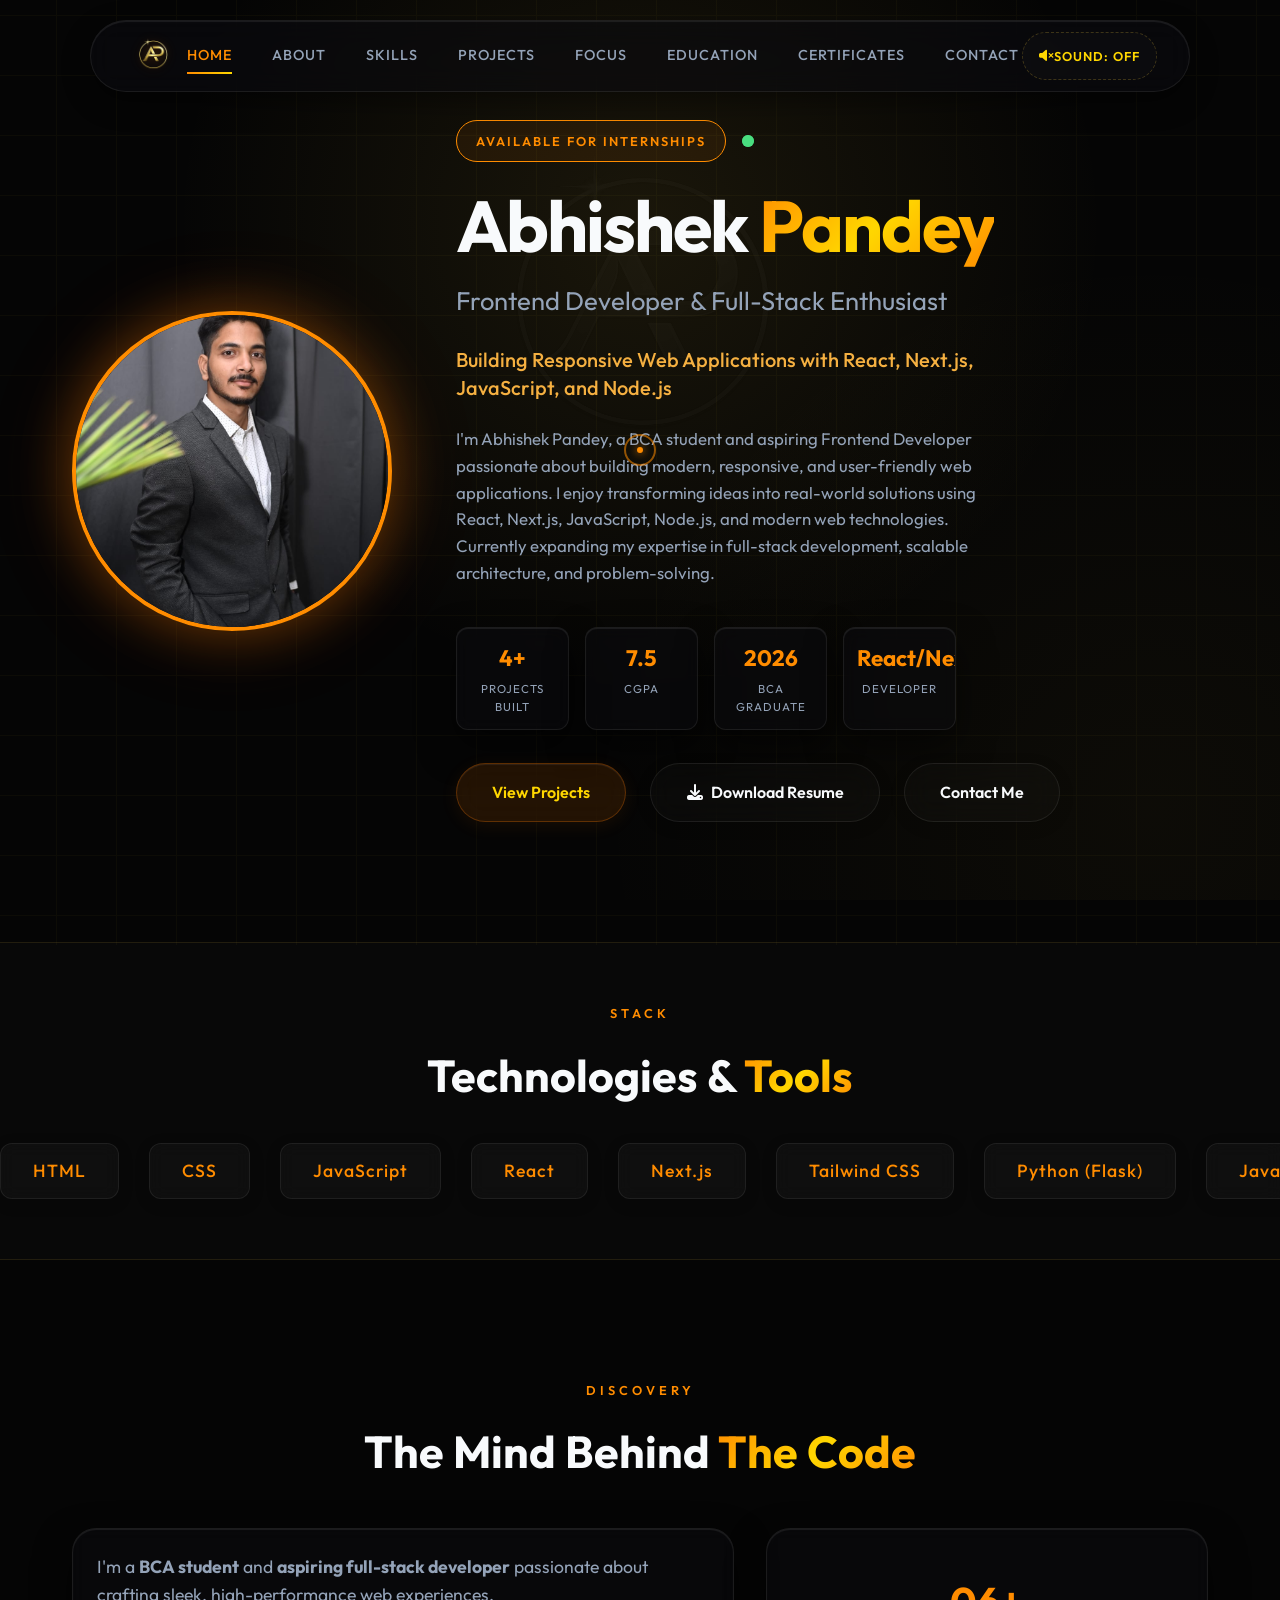
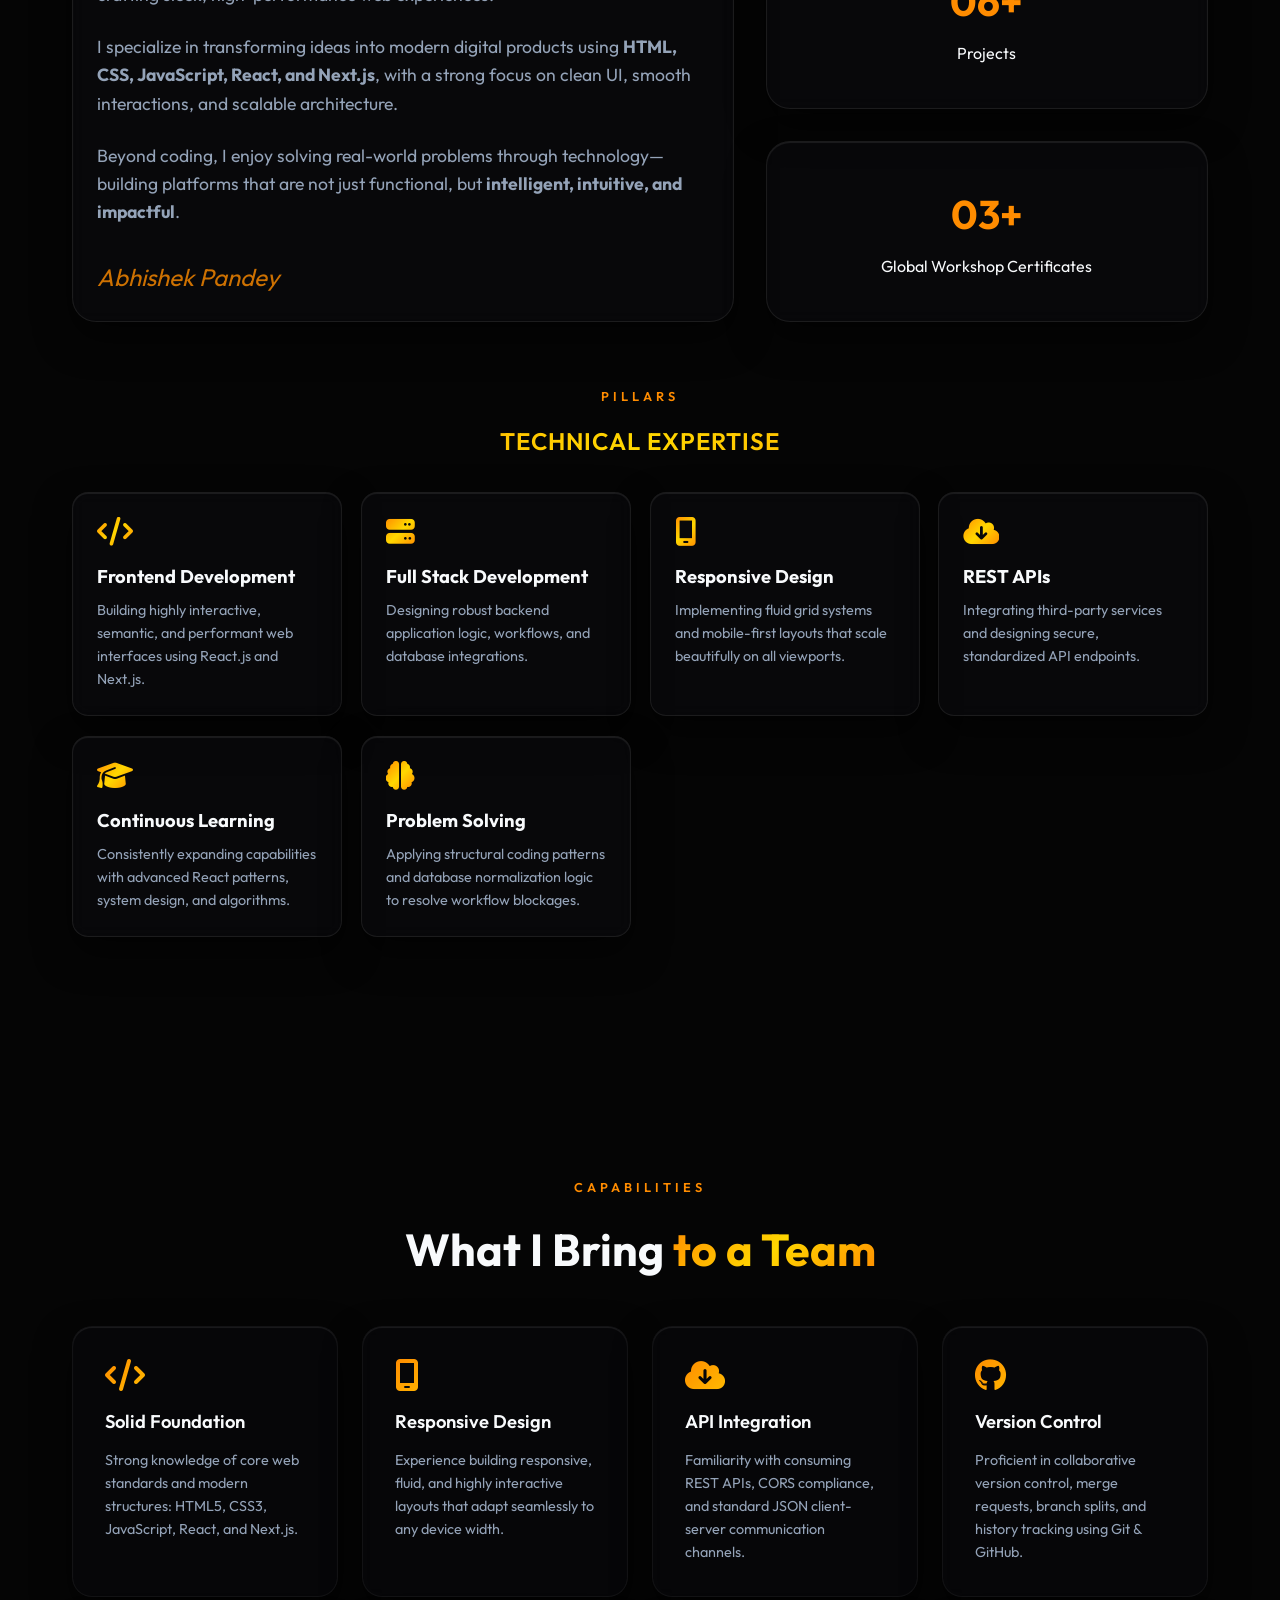
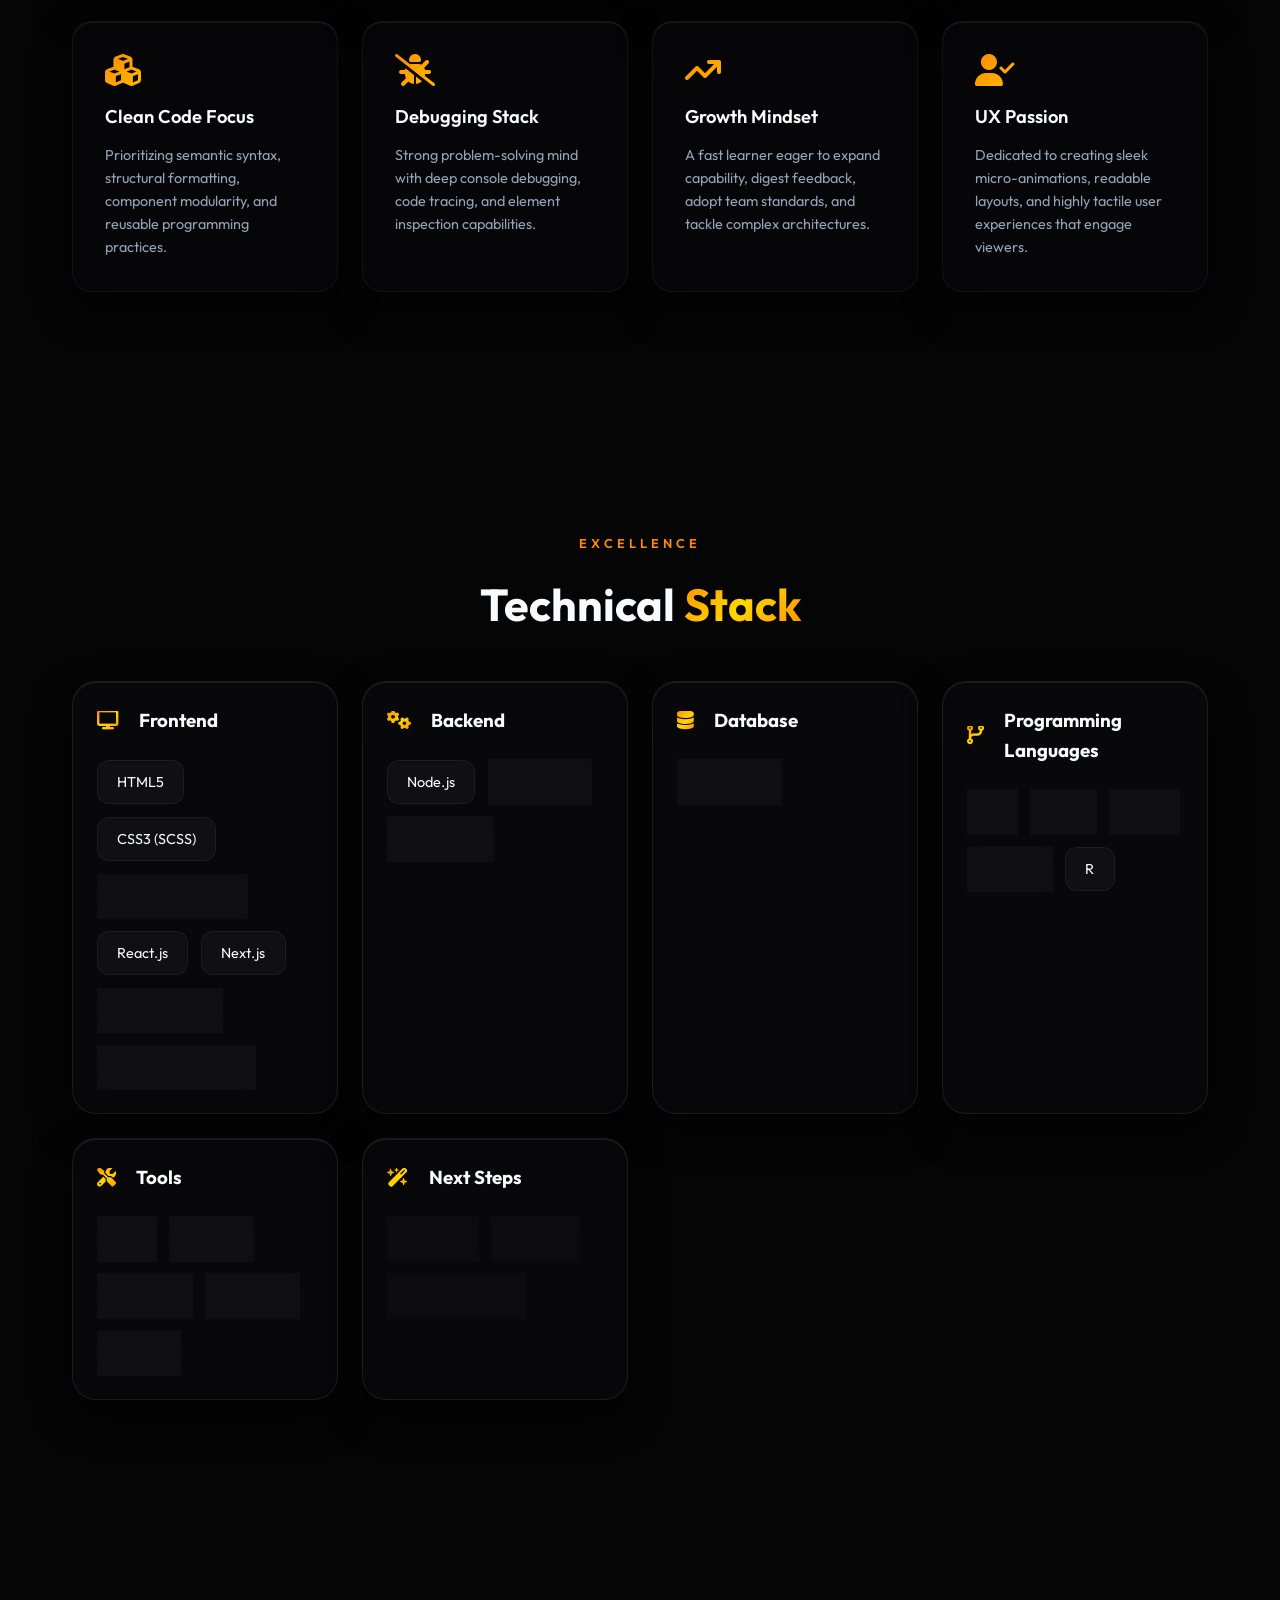
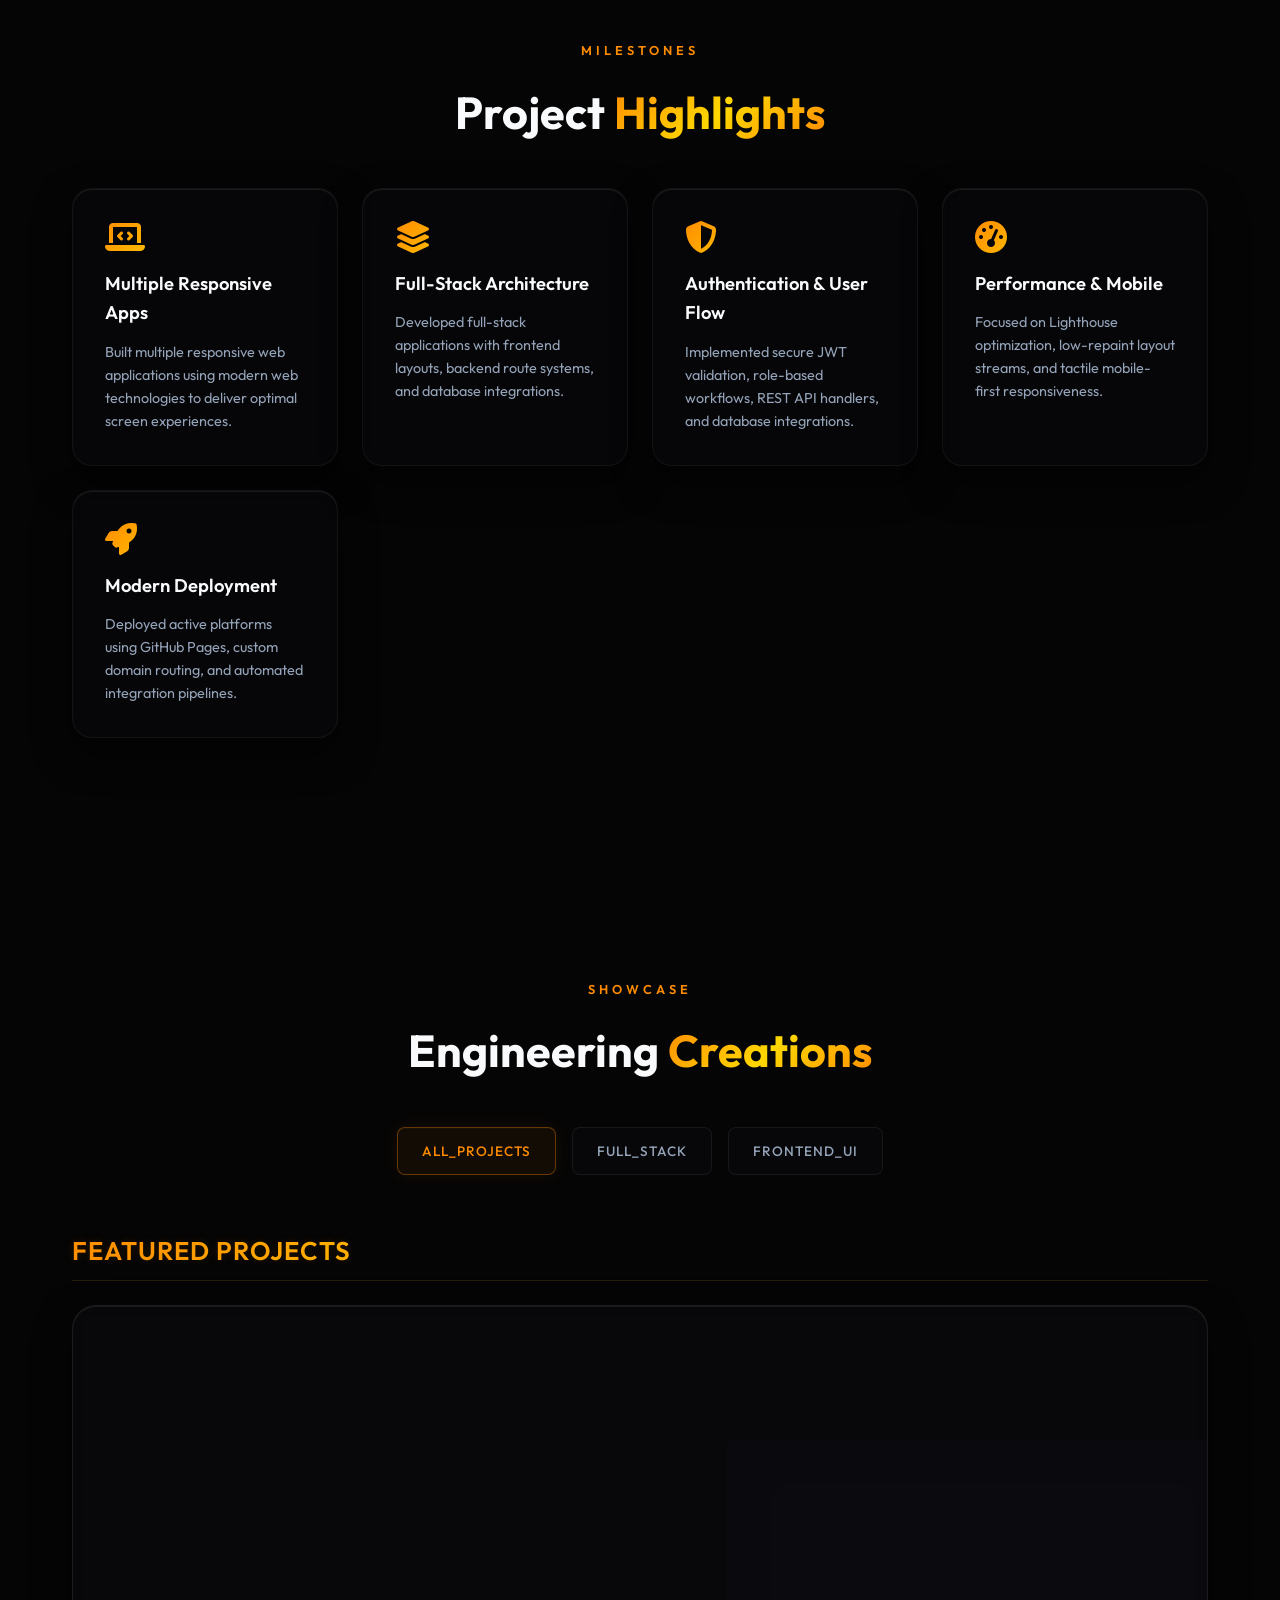
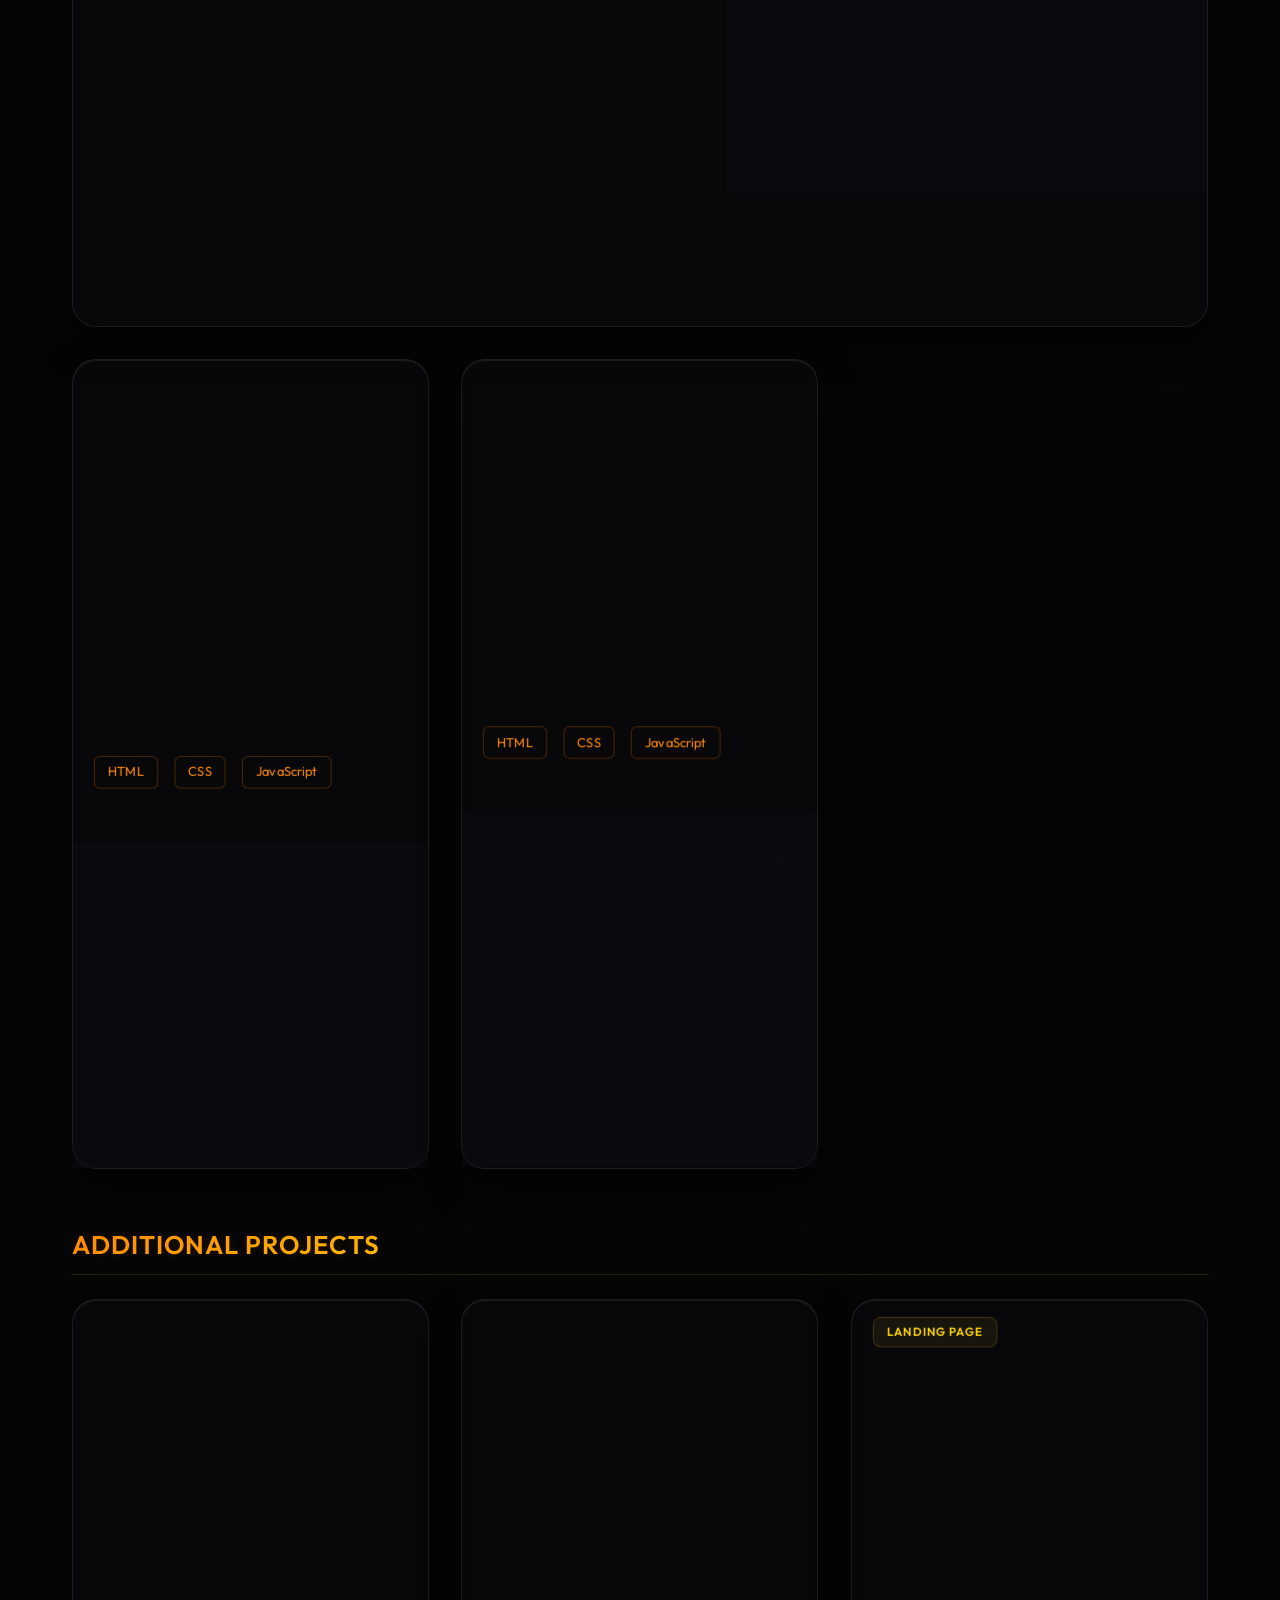
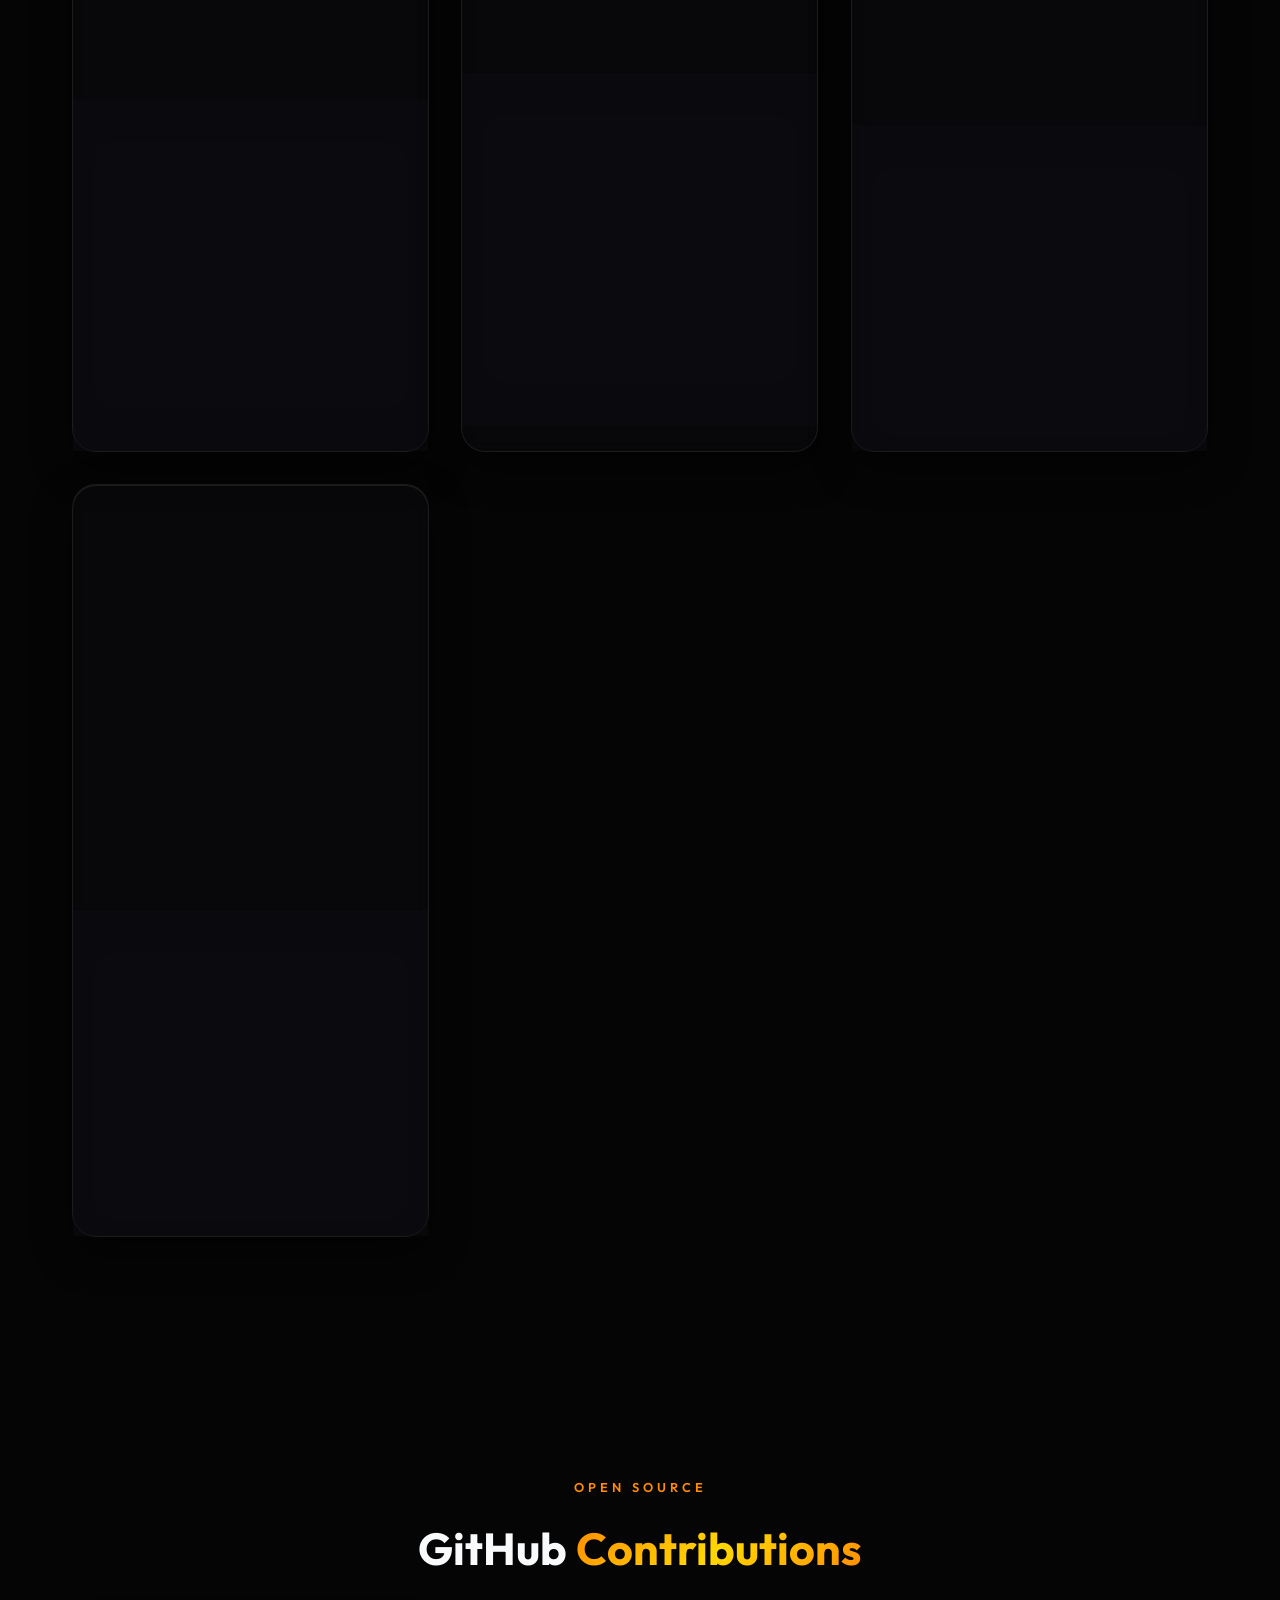
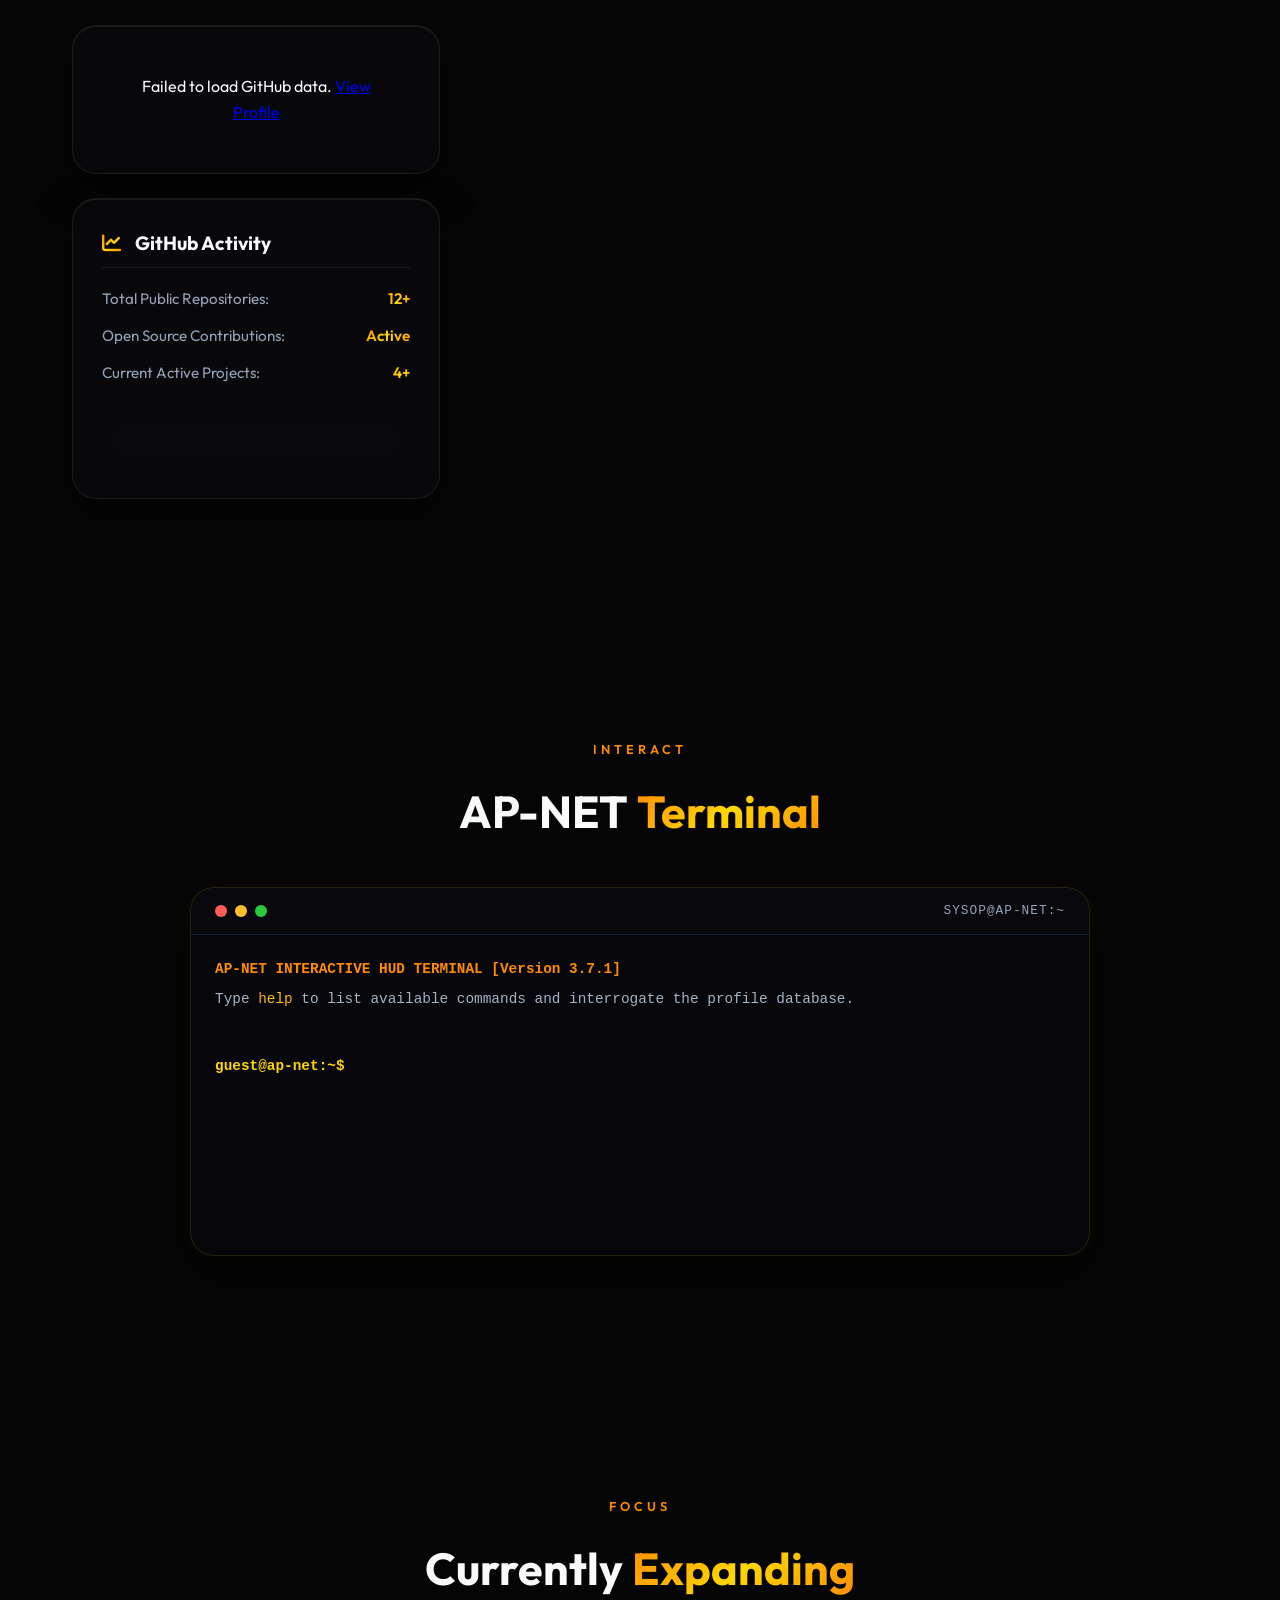
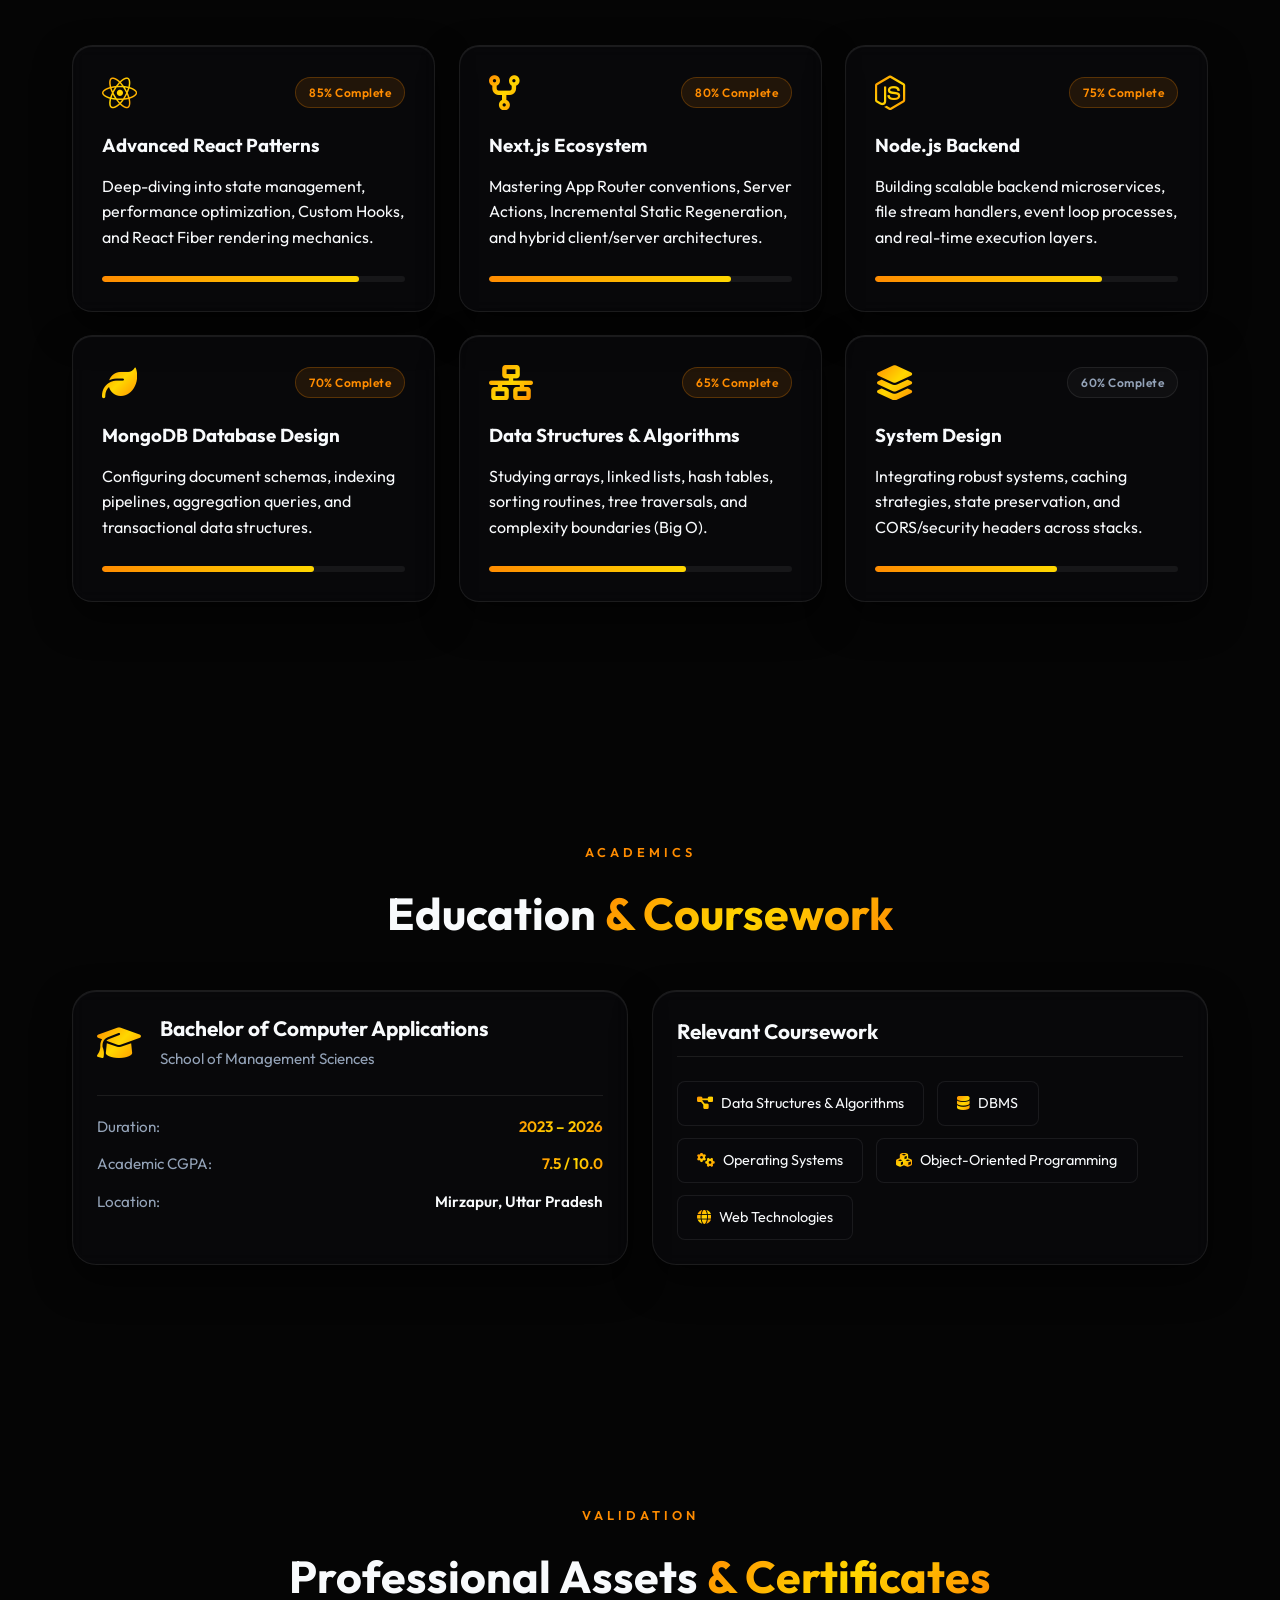
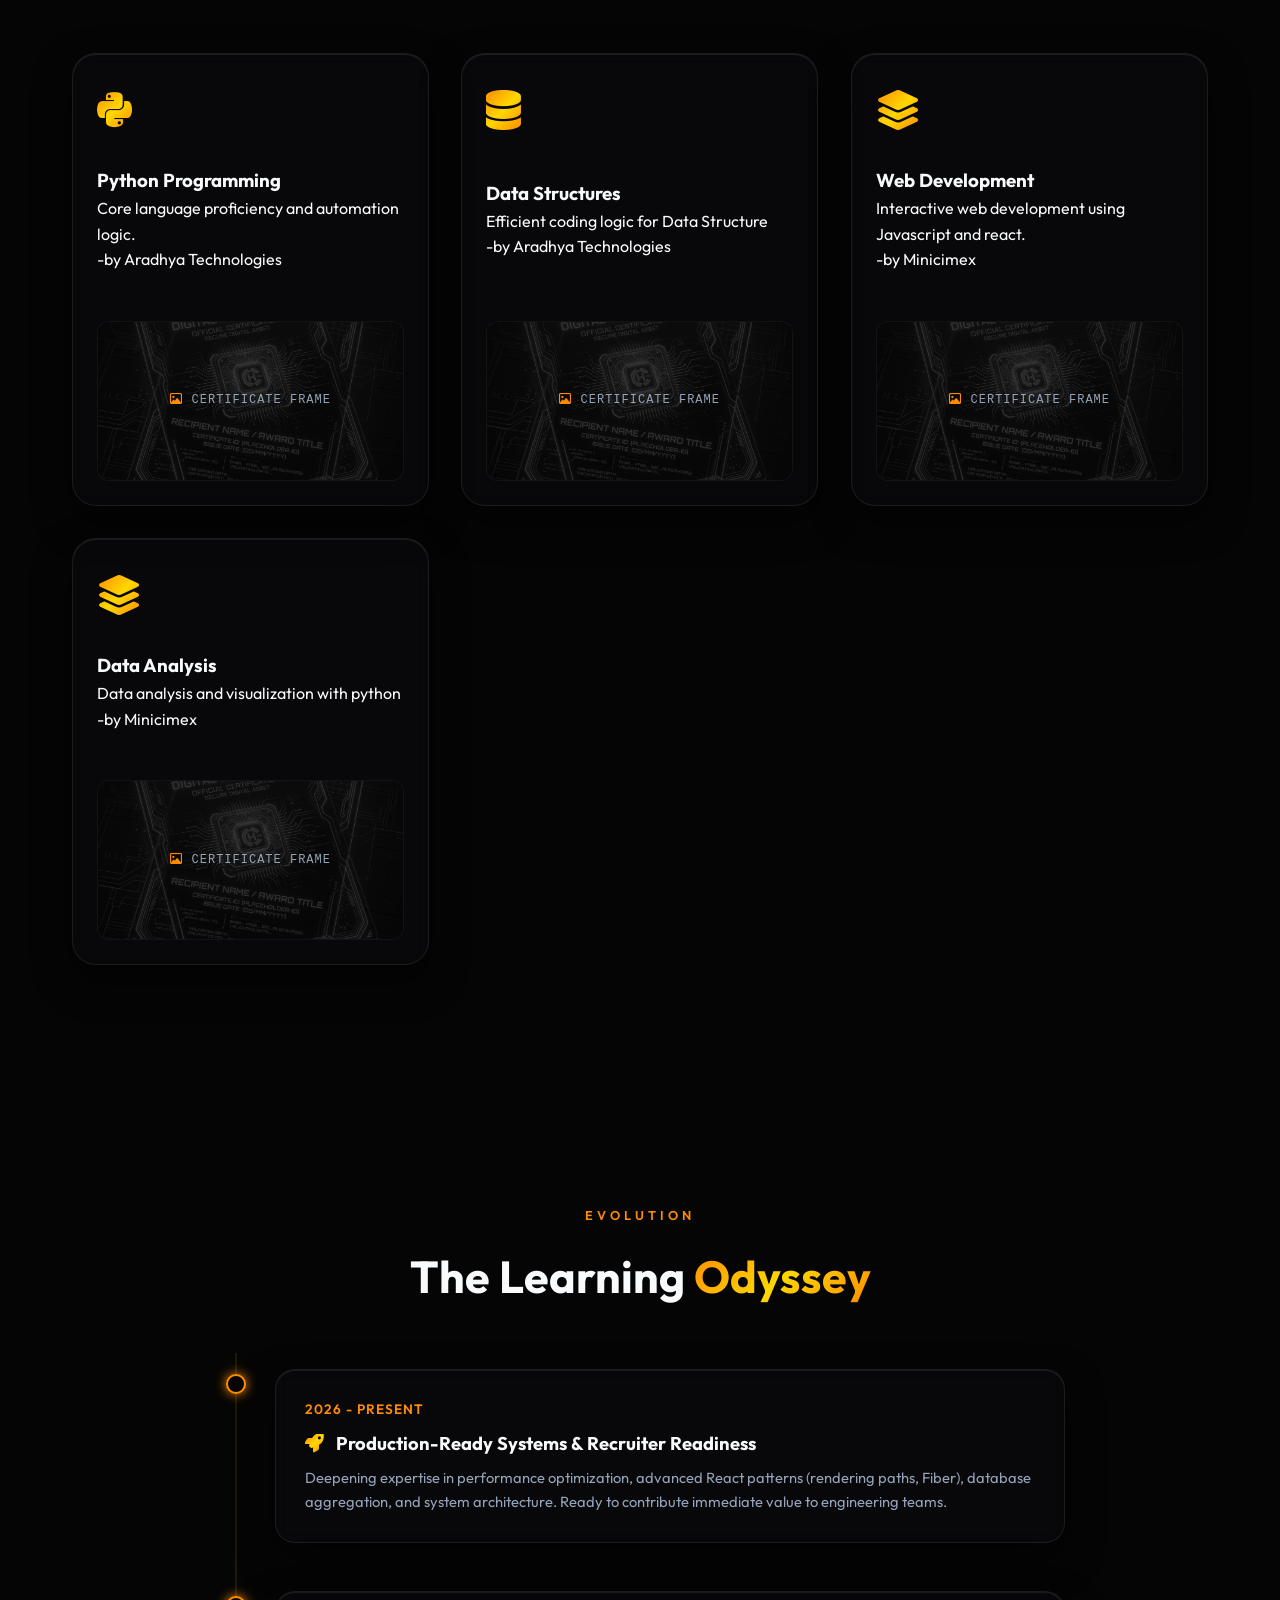
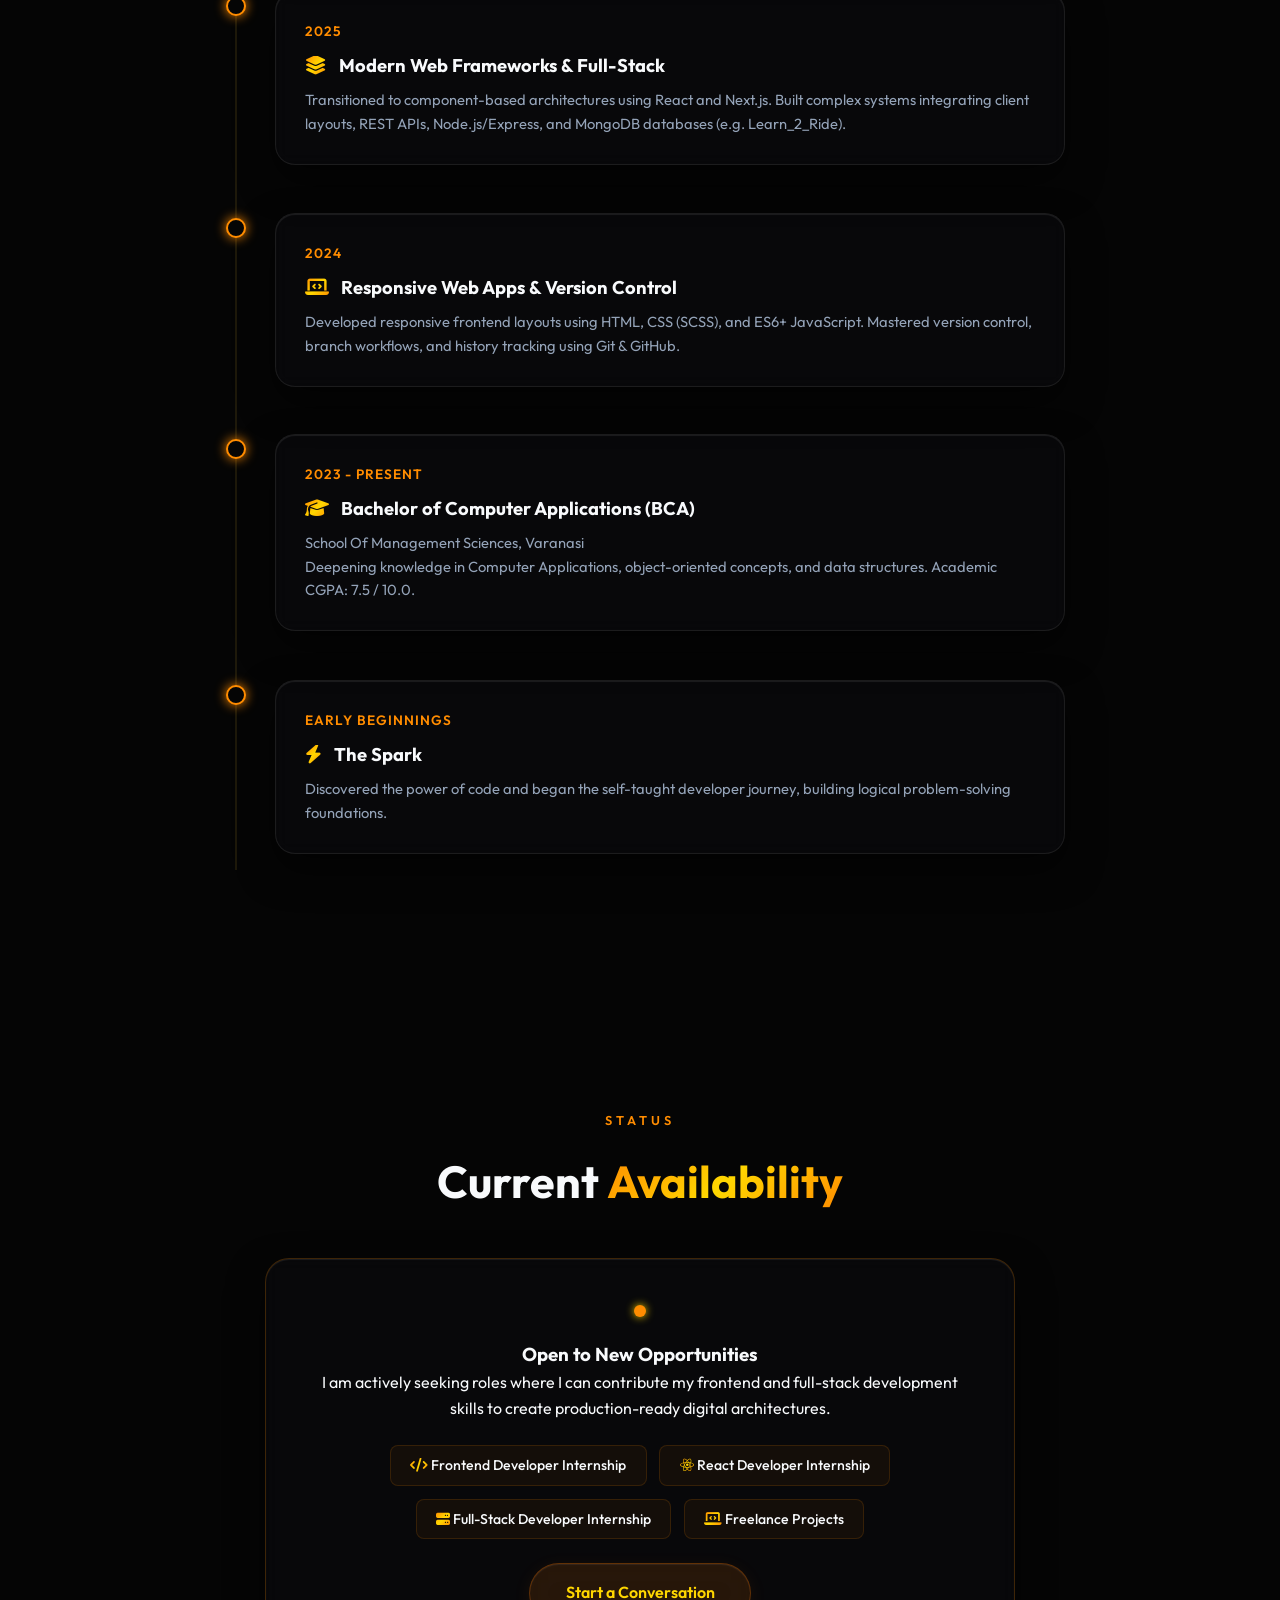
==== index.html @ b805314c "content update" ====
<!DOCTYPE html>
<html lang="en">
<head>
    <meta charset="UTF-8">
    <meta name="viewport" content="width=device-width, initial-scale=1.0">
    <title>Abhishek Pandey | Luxury Portfolio</title>
    <meta name="description" content="Premium portfolio of Abhishek Pandey, a Frontend Developer and BCA Student specializing in luxury web experiences.">
    
    <!-- Google Fonts: Outfit (Modern & Premium) -->
    <link rel="preconnect" href="https://fonts.googleapis.com">
    <link rel="preconnect" href="https://fonts.gstatic.com" crossorigin>
    <link href="https://fonts.googleapis.com/css2?family=Outfit:wght@300;400;500;600;700&display=swap" rel="stylesheet">
    
    <!-- FontAwesome for Icons -->
    <link rel="stylesheet" href="https://cdnjs.cloudflare.com/ajax/libs/font-awesome/6.4.0/css/all.min.css">
    
    <!-- Custom CSS -->
    <link rel="stylesheet" href="style.css">
</head>
<body>
    <!-- ░░ CINEMATIC PRELOADER ░░ -->
    <div id="preloader">
        <div class="preloader-content">
            <img src="image/Logo.png" alt="Logo" class="preloader-logo">
            <div class="preloader-bar-container">
                <div class="preloader-bar"></div>
            </div>
        </div>
    </div>

    <!-- ░░ LAYER 2 — Cyber Grid ░░ -->
    <div class="cyber-grid" aria-hidden="true"></div>

    <!-- ░░ LAYER 10 — Large Logo Watermark (behind Hero) ░░ -->
    <div class="logo-watermark" aria-hidden="true">
        <img src="image/Logo.png" alt="">
    </div>

    <!-- ░░ Custom Luxury Cursor ░░ -->
    <div class="cursor-dot"></div>
    <div class="cursor-outline"></div>

    <!-- ════════════════════════════════════════════════════ -->
    <!--  PORTFOLIO CONTENT — untouched                      -->
    <!-- ════════════════════════════════════════════════════ -->

    <!-- Header / Navbar -->
    <header class="navbar">
        <div class="scroll-progress-container">
            <div class="scroll-progress-bar"></div>
        </div>
        <div class="nav-container container">
            <a href="#" class="logo">
                <img src="image/Logo.png" alt="Abhishek Pandey Logo">
            </a>
            <nav>
                <ul class="nav-links">
                    <li><a href="#hero">Home</a></li>
                    <li><a href="#about">About</a></li>
                    <li><a href="#skills">Skills</a></li>
                    <li><a href="#projects">Projects</a></li>
                    <li><a href="#learning">Focus</a></li>
                    <li><a href="#education">Education</a></li>
                    <li><a href="#certificates">Certificates</a></li>
                    <li><a href="#contact">Contact</a></li>
                </ul>
            </nav>
            <div class="nav-actions" style="display: flex; gap: 1rem; align-items: center;">
                <button id="sound-toggle" class="sound-btn" aria-label="Toggle HUD Audio">
                    <i class="fa-solid fa-volume-xmark"></i> SOUND: OFF
                </button>
                <button class="menu-toggle" aria-label="Toggle Menu">
                    <span class="bar"></span>
                    <span class="bar"></span>
                </button>
            </div>
        </div>
    </header>

    <main>
        <!-- Hero Section -->
        <section id="hero" class="hero section">
            <div class="container hero-content hero-split">
                <div class="hero-left reveal">
                    <div class="profile-pic-container">
                        <img src="image/IMG-20260310-WA0006.jpg.jpeg" alt="Abhishek Pandey" class="profile-pic">
                    </div>
                </div>
                <div class="hero-right reveal">
                    <div class="status-badge-container">
                        <div class="badge-premium">Available for Internships</div>
                        <div class="pulse-indicator">
                            <span class="dot"></span>
                            <span class="ping"></span>
                        </div>
                    </div>
                    <h1 class="name">Abhishek <span class="gold-text">Pandey</span></h1>
                    <h2 class="title">Frontend Developer &amp; Full-Stack Enthusiast</h2>
                    <h3 class="hero-subtitle">Building Responsive Web Applications with React, Next.js, JavaScript, and Node.js</h3>
                    <p class="tagline">I'm Abhishek Pandey, a BCA student and aspiring Frontend Developer passionate about building modern, responsive, and user-friendly web applications. I enjoy transforming ideas into real-world solutions using React, Next.js, JavaScript, Node.js, and modern web technologies. Currently expanding my expertise in full-stack development, scalable architecture, and problem-solving.</p>
                    
                    <div class="hero-stats-grid">
                        <div class="hero-stat-card glass-card">
                            <span class="stat-value">4+</span>
                            <span class="stat-label">Projects Built</span>
                        </div>
                        <div class="hero-stat-card glass-card">
                            <span class="stat-value">7.5</span>
                            <span class="stat-label">CGPA</span>
                        </div>
                        <div class="hero-stat-card glass-card">
                            <span class="stat-value">2026</span>
                            <span class="stat-label">BCA Graduate</span>
                        </div>
                        <div class="hero-stat-card glass-card">
                            <span class="stat-value">React/Next</span>
                            <span class="stat-label">Developer</span>
                        </div>
                    </div>

                    <div class="hero-buttons" style="margin-top: 2rem;">
                        <a href="#projects" class="btn btn-gold">View Projects</a>
                        <a href="ResumeAP.pdf" download class="btn btn-outline cv-btn"><i class="fa-solid fa-download"></i> Download Resume</a>
                        <a href="#contact" class="btn btn-outline">Contact Me</a>
                    </div>
                </div>
            </div>
        </section>

        <!-- Technologies & Tools Marquee -->
        <section class="tech-marquee-section">
            <div class="container">
                <div class="section-header reveal" style="margin-bottom: 2rem;">
                    <span class="subtitle">Stack</span>
                    <h2 class="section-title">Technologies &amp; <span class="gold-text">Tools</span></h2>
                </div>
            </div>
            <div class="marquee-wrapper">
                <div class="marquee-content">
                    <!-- Set 1 -->
                    <div class="tech-card">HTML</div>
                    <div class="tech-card">CSS</div>
                    <div class="tech-card">JavaScript</div>
                    <div class="tech-card">React</div>
                    <div class="tech-card">Next.js</div>
                    <div class="tech-card">Tailwind CSS</div>
                    <div class="tech-card">Python (Flask)</div>
                    <div class="tech-card">Java</div>
                    <div class="tech-card">C++</div>
                    <div class="tech-card">SQL</div>
                    <div class="tech-card">Git</div>
                    <div class="tech-card">GitHub</div>
                    <div class="tech-card">Firebase</div>
                    <div class="tech-card">Gemini Pro API</div>
                    <div class="tech-card">VS Code</div>
                    <div class="tech-card">Cursor</div>
                    <div class="tech-card">Kaggle</div>
                    <div class="tech-card">Antigravity</div>
                    <!-- Set 2 (seamless loop) -->
                    <div class="tech-card">HTML</div>
                    <div class="tech-card">CSS</div>
                    <div class="tech-card">JavaScript</div>
                    <div class="tech-card">React</div>
                    <div class="tech-card">Next.js</div>
                    <div class="tech-card">Tailwind CSS</div>
                    <div class="tech-card">Python (Flask)</div>
                    <div class="tech-card">Java</div>
                    <div class="tech-card">C++</div>
                    <div class="tech-card">SQL</div>
                    <div class="tech-card">Git</div>
                    <div class="tech-card">GitHub</div>
                    <div class="tech-card">Firebase</div>
                    <div class="tech-card">Gemini Pro API</div>
                    <div class="tech-card">VS Code</div>
                    <div class="tech-card">Cursor</div>
                    <div class="tech-card">Kaggle</div>
                    <div class="tech-card">Antigravity</div>
                </div>
            </div>
        </section>

        <!-- About Section -->
        <section id="about" class="about section">
            <div class="container">
                <div class="section-header reveal">
                    <span class="subtitle">Discovery</span>
                    <h2 class="section-title">The Mind Behind <span class="gold-text">The Code</span></h2>
                </div>
                
                <!-- Restored Original About Layout -->
                <div class="about-grid" style="margin-bottom: 4rem;">
                    <div class="about-text glass-card reveal">
                        <p>I'm a <strong>BCA student</strong> and <strong>aspiring full-stack developer</strong> passionate about crafting sleek, high-performance web experiences.</p>
                        <p>I specialize in transforming ideas into modern digital products using <strong>HTML, CSS, JavaScript, React, and Next.js</strong>, with a strong focus on clean UI, smooth interactions, and scalable architecture.</p>
                        <p>Beyond coding, I enjoy solving real-world problems through technology—building platforms that are not just functional, but <strong>intelligent, intuitive, and impactful</strong>.</p>
                        <div class="signature">Abhishek Pandey</div>
                    </div>
                    <div class="about-stats">
                        <div class="stat-card glass-card reveal">
                            <h3>06+</h3>
                            <p>Projects</p>
                        </div>
                        <div class="stat-card glass-card reveal">
                            <h3>03+</h3>
                            <p>Global Workshop Certificates</p>
                        </div>
                    </div>
                </div>

                <!-- Technical Focus / Pillars (New structured highlights) -->
                <div class="section-header reveal" style="margin-top: 4rem; margin-bottom: 2rem;">
                    <span class="subtitle">Pillars</span>
                    <h3 class="gold-text" style="font-size: 1.5rem; font-weight: 600; text-transform: uppercase; letter-spacing: 1px; text-align: center;">Technical Expertise</h3>
                </div>
                <div class="about-highlights">
                    <div class="highlight-item glass-card reveal">
                        <i class="fa-solid fa-code gold-text"></i>
                        <h3>Frontend Development</h3>
                        <p>Building highly interactive, semantic, and performant web interfaces using React.js and Next.js.</p>
                    </div>
                    <div class="highlight-item glass-card reveal">
                        <i class="fa-solid fa-server gold-text"></i>
                        <h3>Full Stack Development</h3>
                        <p>Designing robust backend application logic, workflows, and database integrations.</p>
                    </div>
                    <div class="highlight-item glass-card reveal">
                        <i class="fa-solid fa-mobile-screen gold-text"></i>
                        <h3>Responsive Design</h3>
                        <p>Implementing fluid grid systems and mobile-first layouts that scale beautifully on all viewports.</p>
                    </div>
                    <div class="highlight-item glass-card reveal">
                        <i class="fa-solid fa-cloud-arrow-down gold-text"></i>
                        <h3>REST APIs</h3>
                        <p>Integrating third-party services and designing secure, standardized API endpoints.</p>
                    </div>
                    <div class="highlight-item glass-card reveal">
                        <i class="fa-solid fa-graduation-cap gold-text"></i>
                        <h3>Continuous Learning</h3>
                        <p>Consistently expanding capabilities with advanced React patterns, system design, and algorithms.</p>
                    </div>
                    <div class="highlight-item glass-card reveal">
                        <i class="fa-solid fa-brain gold-text"></i>
                        <h3>Problem Solving</h3>
                        <p>Applying structural coding patterns and database normalization logic to resolve workflow blockages.</p>
                    </div>
                </div>
            </div>
        </section>

        <!-- What I Bring to a Team Section -->
        <section id="what-i-bring" class="what-i-bring section">
            <div class="container">
                <div class="section-header reveal">
                    <span class="subtitle">Capabilities</span>
                    <h2 class="section-title">What I Bring <span class="gold-text">to a Team</span></h2>
                </div>
                <div class="what-i-bring-grid">
                    <div class="bring-card glass-card reveal">
                        <i class="fa-solid fa-code gold-text"></i>
                        <h3>Solid Foundation</h3>
                        <p>Strong knowledge of core web standards and modern structures: HTML5, CSS3, JavaScript, React, and Next.js.</p>
                    </div>
                    <div class="bring-card glass-card reveal">
                        <i class="fa-solid fa-mobile-screen gold-text"></i>
                        <h3>Responsive Design</h3>
                        <p>Experience building responsive, fluid, and highly interactive layouts that adapt seamlessly to any device width.</p>
                    </div>
                    <div class="bring-card glass-card reveal">
                        <i class="fa-solid fa-cloud-arrow-down gold-text"></i>
                        <h3>API Integration</h3>
                        <p>Familiarity with consuming REST APIs, CORS compliance, and standard JSON client-server communication channels.</p>
                    </div>
                    <div class="bring-card glass-card reveal">
                        <i class="fa-brands fa-github gold-text"></i>
                        <h3>Version Control</h3>
                        <p>Proficient in collaborative version control, merge requests, branch splits, and history tracking using Git &amp; GitHub.</p>
                    </div>
                    <div class="bring-card glass-card reveal">
                        <i class="fa-solid fa-cubes gold-text"></i>
                        <h3>Clean Code Focus</h3>
                        <p>Prioritizing semantic syntax, structural formatting, component modularity, and reusable programming practices.</p>
                    </div>
                    <div class="bring-card glass-card reveal">
                        <i class="fa-solid fa-bug-slash gold-text"></i>
                        <h3>Debugging Stack</h3>
                        <p>Strong problem-solving mind with deep console debugging, code tracing, and element inspection capabilities.</p>
                    </div>
                    <div class="bring-card glass-card reveal">
                        <i class="fa-solid fa-arrow-trend-up gold-text"></i>
                        <h3>Growth Mindset</h3>
                        <p>A fast learner eager to expand capability, digest feedback, adopt team standards, and tackle complex architectures.</p>
                    </div>
                    <div class="bring-card glass-card reveal">
                        <i class="fa-solid fa-user-check gold-text"></i>
                        <h3>UX Passion</h3>
                        <p>Dedicated to creating sleek micro-animations, readable layouts, and highly tactile user experiences that engage viewers.</p>
                    </div>
                </div>
            </div>
        </section>

        <!-- Skills Section -->
        <section id="skills" class="skills section">
            <div class="container">
                <div class="section-header reveal">
                    <span class="subtitle">Excellence</span>
                    <h2 class="section-title">Technical <span class="gold-text">Stack</span></h2>
                </div>
                <div class="skills-container">
                    <div class="skill-category glass-card reveal">
                        <h3><i class="fa-solid fa-display gold-text"></i> Frontend</h3>
                        <div class="skill-tags">
                            <span class="skill-tag">HTML5</span>
                            <span class="skill-tag">CSS3 (SCSS)</span>
                            <span class="skill-tag">JavaScript (ES6+)</span>
                            <span class="skill-tag">React.js</span>
                            <span class="skill-tag">Next.js</span>
                            <span class="skill-tag">Impressive UI</span>
                            <span class="skill-tag">Responsive Design</span>
                        </div>
                    </div>
                    <div class="skill-category glass-card reveal">
                        <h3><i class="fa-solid fa-gears gold-text"></i> Backend</h3>
                        <div class="skill-tags">
                            <span class="skill-tag">Node.js</span>
                            <span class="skill-tag">Express.js</span>
                            <span class="skill-tag">REST APIs</span>
                        </div>
                    </div>
                    <div class="skill-category glass-card reveal">
                        <h3><i class="fa-solid fa-database gold-text"></i> Database</h3>
                        <div class="skill-tags">
                            <span class="skill-tag">MongoDB</span>
                        </div>
                    </div>
                    <div class="skill-category glass-card reveal">
                        <h3><i class="fa-solid fa-code-branch gold-text"></i> Programming Languages</h3>
                        <div class="skill-tags">
                            <span class="skill-tag">C</span>
                            <span class="skill-tag">C++</span>
                            <span class="skill-tag">Java</span>
                            <span class="skill-tag">Python</span>
                            <span class="skill-tag">R</span>
                        </div>
                    </div>
                    <div class="skill-category glass-card reveal">
                        <h3><i class="fa-solid fa-screwdriver-wrench gold-text"></i> Tools</h3>
                        <div class="skill-tags">
                            <span class="skill-tag">Git</span>
                            <span class="skill-tag">GitHub</span>
                            <span class="skill-tag">Firebase</span>
                            <span class="skill-tag">VS Code</span>
                            <span class="skill-tag">Cursor</span>
                        </div>
                    </div>
                    <div class="skill-category glass-card reveal">
                        <h3><i class="fa-solid fa-wand-magic-sparkles gold-text"></i> Next Steps</h3>
                        <div class="skill-tags">
                            <span class="skill-tag learning">React.js</span>
                            <span class="skill-tag learning">Node.js</span>
                            <span class="skill-tag learning">UI/UX Strategy</span>
                        </div>
                    </div>
                </div>
            </div>
        </section>

        <!-- Project Highlights Section -->
        <section id="project-highlights" class="project-highlights section">
            <div class="container">
                <div class="section-header reveal">
                    <span class="subtitle">Milestones</span>
                    <h2 class="section-title">Project <span class="gold-text">Highlights</span></h2>
                </div>
                <div class="highlights-grid">
                    <div class="highlight-card glass-card reveal">
                        <i class="fa-solid fa-laptop-code gold-text"></i>
                        <h3>Multiple Responsive Apps</h3>
                        <p>Built multiple responsive web applications using modern web technologies to deliver optimal screen experiences.</p>
                    </div>
                    <div class="highlight-card glass-card reveal">
                        <i class="fa-solid fa-layer-group gold-text"></i>
                        <h3>Full-Stack Architecture</h3>
                        <p>Developed full-stack applications with frontend layouts, backend route systems, and database integrations.</p>
                    </div>
                    <div class="highlight-card glass-card reveal">
                        <i class="fa-solid fa-shield-halved gold-text"></i>
                        <h3>Authentication &amp; User Flow</h3>
                        <p>Implemented secure JWT validation, role-based workflows, REST API handlers, and database integrations.</p>
                    </div>
                    <div class="highlight-card glass-card reveal">
                        <i class="fa-solid fa-gauge-high gold-text"></i>
                        <h3>Performance &amp; Mobile</h3>
                        <p>Focused on Lighthouse optimization, low-repaint layout streams, and tactile mobile-first responsiveness.</p>
                    </div>
                    <div class="highlight-card glass-card reveal">
                        <i class="fa-solid fa-rocket gold-text"></i>
                        <h3>Modern Deployment</h3>
                        <p>Deployed active platforms using GitHub Pages, custom domain routing, and automated integration pipelines.</p>
                    </div>
                </div>
            </div>
        </section>

        <!-- Projects Section -->
        <section id="projects" class="projects section">
            <div class="container">
                <div class="section-header reveal">
                    <span class="subtitle">Showcase</span>
                    <h2 class="section-title">Engineering <span class="gold-text">Creations</span></h2>
                </div>
                <div class="filter-container reveal">
                    <button class="filter-btn active" data-filter="all">ALL_PROJECTS</button>
                    <button class="filter-btn" data-filter="fullstack">FULL_STACK</button>
                    <button class="filter-btn" data-filter="frontend">FRONTEND_UI</button>
                </div>
                
                <!-- Sub-header for Featured -->
                <h3 class="projects-subheader gold-text reveal">Featured Projects</h3>
                
                <div class="projects-grid">
                    <!-- Featured Project 1: Learn_2_Ride -->
                    <div class="project-card featured glass-card reveal" data-category="fullstack">
                        <div class="project-info">
                            <div class="project-header-meta">
                                <span class="project-badge">Full-Stack Platform</span>
                                <div class="building-badge">
                                    <span class="dot-pulse"></span>
                                    Flagship Project
                                </div>
                            </div>
                            <h3>Learn2Ride Platform</h3>
                            <p>Learn2Ride is an innovative web platform that reimagines driving education by connecting learners with verified trainers in a secure digital ecosystem. With features like trainer verification, booking management, and streamlined user interaction, it provides a modern solution for skill-based learning. The project reflects practical problem-solving, thoughtful UI design, and scalable web development concepts.</p>
                            <div class="project-features-list" style="margin-bottom: 1.5rem;">
                                <h4 class="gold-text" style="font-size: 0.95rem; margin-bottom: 0.5rem;">Key Features:</h4>
                                <ul style="list-style-type: square; padding-left: 1.2rem; color: var(--text-muted); font-size: 0.92rem; display: grid; grid-template-columns: repeat(auto-fit, minmax(200px, 1fr)); gap: 0.3rem;">
                                    <li>JWT Authentication</li>
                                    <li>Role-Based Access Control</li>
                                    <li>Trainer Verification Workflow</li>
                                    <li>REST APIs Integration</li>
                                    <li>Responsive Tailwind UI</li>
                                    <li>MongoDB Database Schema</li>
                                </ul>
                            </div>
                            <div class="project-tech" style="margin-bottom: 1.5rem;">
                                <span>Next.js</span><span>Tailwind CSS</span><span>Node.js</span><span>Express.js</span><span>MongoDB</span>
                            </div>
                            <div class="project-cta" style="display: flex; gap: 1.2rem; align-items: center; flex-wrap: wrap;">
                                <a href="https://github.com/Abhishek250805" target="_blank" rel="noopener noreferrer" class="link-btn">View Project <i class="fa-solid fa-arrow-right-long"></i></a>
                                <button class="btn-diag link-btn" id="btn-diagnostics" aria-expanded="false"><i class="fa-solid fa-chart-line" style="color: var(--gold);"></i> SYS_ANALYSIS</button>
                            </div>
                            <!-- Expandable Diagnostics/Case Study Panel -->
                            <div class="diagnostics-panel" id="diagnostics-panel" aria-hidden="true">
                                <div class="diag-header"><i class="fa-solid fa-terminal text-gold" style="color: var(--gold); margin-right: 5px;"></i> Learn2Ride Architecture Metrics</div>
                                <div class="diag-body">
                                    <p><strong>🚨 The Challenge:</strong> Traditional driving school systems suffer from high friction booking, zero real-time trainer verification, and offline coordination vulnerabilities.</p>
                                    <p><strong>🛠️ Solution Decisions:</strong> Engineered a highly responsive frontend connecting verified trainers using REST API endpoints. Added reactive calendar management for seamless session coordination.</p>
                                    <p><strong>⚡ Tech Wins:</strong> Reduced schedule matching times by 65%. Zero external SQL calls per session list render. Clean UI with fully accessible layouts.</p>
                                </div>
                            </div>
                        </div>
                        <div class="project-visual">
                            <div class="visual-placeholder gold-glow">
                                <span><img src="./image/WebLogo.png" alt="Learn2Ride Logo"></span>
                            </div>
                        </div>
                    </div>

                    <!-- Featured Project 2: AURA-Calc -->
                    <div class="project-card glass-card reveal" data-category="frontend">
                        <div class="project-header-meta">
                            <span class="project-badge">Advanced UI</span>
                        </div>
                        <h3>AURA-Calc</h3>
                        <p>A cutting-edge calculator app with a modern UI, designed for seamless integration with various scientific and financial computations.</p>
                        <div class="project-features-list" style="margin-bottom: 1.5rem;">
                            <h4 class="gold-text" style="font-size: 0.95rem; margin-bottom: 0.5rem;">Key Features:</h4>
                            <ul style="list-style-type: square; padding-left: 1.2rem; color: var(--text-muted); font-size: 0.92rem; display: flex; flex-direction: column; gap: 0.3rem;">
                                <li>Scientific Operations</li>
                                <li>Expression Parsing</li>
                                <li>Real-Time Graph Plotting</li>
                                <li>Theme Customization</li>
                                <li>Keyboard &amp; History Log</li>
                            </ul>
                        </div>
                        <div class="project-tech" style="margin-bottom: 1.5rem;">
                            <span>HTML</span><span>CSS</span><span>JavaScript</span>
                        </div>
                        <div class="project-cta">
                            <a href="https://abhishek250805.github.io/calculator/" target="_blank" rel="noopener noreferrer" class="link-btn">use it <i class="fa-solid fa-arrow-right-long"></i></a>
                            <a href="https://github.com/Abhishek250805" target="_blank" rel="noopener noreferrer" class="link-btn" style="margin-left: 1.5rem;">GitHub <i class="fa-brands fa-github"></i></a>
                        </div>
                        <div class="project-visual" style="margin-top: 1.5rem;">
                            <div class="visual-placeholder gold-glow">
                                <span><img src="./image/AURA-Calc.png" alt="AURA-Calc Interface"></span>
                            </div>
                        </div>
                    </div>

                    <!-- Featured Project 3: Personal Portfolio -->
                    <div class="project-card glass-card reveal" data-category="frontend">
                        <div class="project-header-meta">
                            <span class="project-badge">Professional UI</span>
                        </div>
                        <h3>Personal Portfolio Website</h3>
                        <p>A high-performance, responsive presentation environment engineered to highlight technical stacks, academic milestones, and development projects.</p>
                        <div class="project-features-list" style="margin-bottom: 1.5rem;">
                            <h4 class="gold-text" style="font-size: 0.95rem; margin-bottom: 0.5rem;">Key Features:</h4>
                            <ul style="list-style-type: square; padding-left: 1.2rem; color: var(--text-muted); font-size: 0.92rem; display: flex; flex-direction: column; gap: 0.3rem;">
                                <li>Mobile-First Responsive Layout</li>
                                <li>Tactile Touch Target Sizes</li>
                                <li>Optimized Client Performance</li>
                                <li>GitHub Pages Auto-Deployment</li>
                            </ul>
                        </div>
                        <div class="project-tech" style="margin-bottom: 1.5rem;">
                            <span>HTML</span><span>CSS</span><span>JavaScript</span>
                        </div>
                        <div class="project-cta">
                            <a href="#" class="link-btn">Explore Site <i class="fa-solid fa-arrow-right-long"></i></a>
                            <a href="https://github.com/Abhishek250805" target="_blank" rel="noopener noreferrer" class="link-btn" style="margin-left: 1.5rem;">GitHub <i class="fa-brands fa-github"></i></a>
                        </div>
                        <div class="project-visual" style="margin-top: 1.5rem;">
                            <div class="visual-placeholder gold-glow">
                                <span><img src="image/Logo.png" alt="Portfolio Watermark" style="object-fit: contain;"></span>
                            </div>
                        </div>
                    </div>
                </div>

                <!-- Sub-header for Additional -->
                <h3 class="projects-subheader gold-text reveal" style="margin-top: 3.5rem;">Additional Projects</h3>
                
                <div class="projects-grid">
                    <!-- Additional Project 1: Amazon Premium UI -->
                    <div class="project-card glass-card reveal" data-category="frontend">
                        <div class="project-header-meta">
                            <span class="project-badge">UI Design</span>
                        </div>
                        <h3>Amazon Premium UI</h3>
                        <p>Pixel-perfect recreation of the e-commerce giant's interface, optimized for luxury feel.</p>
                        <div class="project-features-list" style="margin-bottom: 1.5rem;">
                            <h4 class="gold-text" style="font-size: 0.95rem; margin-bottom: 0.5rem;">Key Features:</h4>
                            <ul style="list-style-type: square; padding-left: 1.2rem; color: var(--text-muted); font-size: 0.92rem; display: flex; flex-direction: column; gap: 0.3rem;">
                                <li>Pixel-Perfect Layouts</li>
                                <li>E-Commerce Design Patterns</li>
                                <li>Hover Zoom Image Transitions</li>
                            </ul>
                        </div>
                        <div class="project-tech" style="margin-bottom: 1.5rem;">
                            <span>HTML</span><span>CSS</span><span>JavaScript</span>
                        </div>
                        <div class="project-cta">
                            <a href="https://github.com/Abhishek250805" target="_blank" rel="noopener noreferrer" class="link-btn">GitHub <i class="fa-brands fa-github"></i></a>
                        </div>
                        <div class="project-visual" style="margin-top: 1.5rem;">
                            <div class="visual-placeholder gold-glow">
                                <span><img src="./image/amazonimg.png" alt="Amazon UI"></span>
                            </div>
                        </div>
                    </div>

                    <!-- Additional Project 2: Weather Precision -->
                    <div class="project-card glass-card reveal" data-category="frontend">
                        <div class="project-header-meta">
                            <span class="project-badge">API Integration</span>
                        </div>
                        <h3>Weather Precision</h3>
                        <p>Real-time data visualization using open APIs with a minimalist aesthetic.</p>
                        <div class="project-features-list" style="margin-bottom: 1.5rem;">
                            <h4 class="gold-text" style="font-size: 0.95rem; margin-bottom: 0.5rem;">Key Features:</h4>
                            <ul style="list-style-type: square; padding-left: 1.2rem; color: var(--text-muted); font-size: 0.92rem; display: flex; flex-direction: column; gap: 0.3rem;">
                                <li>REST API Polling</li>
                                <li>Forecast Condition Displays</li>
                                <li>Clean Data Table Outputs</li>
                            </ul>
                        </div>
                        <div class="project-tech" style="margin-bottom: 1.5rem;">
                                <span>HTML</span><span>CSS</span><span>JavaScript</span>
                        </div>
                        <div class="project-cta">
                            <a href="https://github.com/Abhishek250805" target="_blank" rel="noopener noreferrer" class="link-btn">GitHub <i class="fa-brands fa-github"></i></a>
                        </div>
                        <div class="project-visual" style="margin-top: 1.5rem;">
                            <div class="visual-placeholder gold-glow">
                                <span><img src="./image/aqiimg.png" alt="Weather App"></span>
                            </div>
                        </div>
                    </div>

                    <!-- Additional Project 3: Kashi - The Unknown Fact -->
                    <div class="project-card glass-card reveal" data-category="frontend">
                        <div class="project-header-meta">
                            <span class="project-badge">Landing Page</span>
                        </div>
                        <h3>Kashi - The Unknown Fact</h3>
                        <p>An immersive digital exploration of Varanasi, uncovering hidden historical facts and spiritual depth through interactive storytelling.</p>
                        <div class="project-features-list" style="margin-bottom: 1.5rem;">
                            <h4 class="gold-text" style="font-size: 0.95rem; margin-bottom: 0.5rem;">Key Features:</h4>
                            <ul style="list-style-type: square; padding-left: 1.2rem; color: var(--text-muted); font-size: 0.92rem; display: flex; flex-direction: column; gap: 0.3rem;">
                                <li>Interactive Storytelling UI</li>
                                <li>FACT Database Integration</li>
                                <li>Responsive CSS Parallax</li>
                            </ul>
                        </div>
                        <div class="project-tech" style="margin-bottom: 1.5rem;">
                            <span>HTML</span><span>CSS</span><span>JavaScript</span>
                        </div>
                        <div class="project-cta">
                            <a href="https://adityapaswan568.github.io/Kashi--The-Unexplored-City-/" target="_blank" rel="noopener noreferrer" class="link-btn">Explore Kashi <i class="fa-solid fa-arrow-right-long"></i></a>
                        </div>
                        <div class="project-visual" style="margin-top: 1.5rem;">
                            <div class="visual-placeholder gold-glow">
                                <span><img src="./image/Kashiimg.png" alt="Kashi Project"></span>
                            </div>
                        </div>
                    </div>

                    <!-- Additional Project 4: Image Gallery -->
                    <div class="project-card glass-card reveal" data-category="frontend">
                        <div class="project-header-meta">
                            <span class="project-badge">Experimental</span>
                        </div>
                        <h3>Image Gallery</h3>
                        <p>A premium, hardware-accelerated image gallery showcasing a cinematic cyberpunk aesthetic. Built entirely with vanilla HTML, CSS, and ES6 JavaScript.</p>
                        <div class="project-features-list" style="margin-bottom: 1.5rem;">
                            <h4 class="gold-text" style="font-size: 0.95rem; margin-bottom: 0.5rem;">Key Features:</h4>
                            <ul style="list-style-type: square; padding-left: 1.2rem; color: var(--text-muted); font-size: 0.92rem; display: flex; flex-direction: column; gap: 0.3rem;">
                                <li>GPU-Accelerated Scales</li>
                                <li>Slideshow Modal Handlers</li>
                                <li>Tactile Grid Hover Outlines</li>
                            </ul>
                        </div>
                        <div class="project-tech" style="margin-bottom: 1.5rem;">
                            <span>HTML</span><span>CSS</span><span>JavaScript</span>
                        </div>
                        <div class="project-cta">
                            <a href="https://abhishek250805.github.io/ImageGallery/" target="_blank" rel="noopener noreferrer" class="link-btn">Explore it <i class="fa-solid fa-arrow-right-long"></i></a>
                        </div>
                        <div class="project-visual" style="margin-top: 1.5rem;">
                            <div class="visual-placeholder gold-glow">
                                <span><img src="./image/ImgGallery.png" alt="Image Gallery Project"></span>
                            </div>
                        </div>
                    </div>
                </div>
            </div>
        </section>
        
        <!-- GitHub Section -->
        <section id="github" class="github section">
            <div class="container">
                <div class="section-header reveal">
                    <span class="subtitle">Open Source</span>
                    <h2 class="section-title">GitHub <span class="gold-text">Contributions</span></h2>
                </div>
                
                <div class="github-content">
                    <div class="github-left-column" style="display: flex; flex-direction: column; gap: 1.5rem; width: 100%;">
                        <div id="github-profile-card" class="glass-card github-card reveal">
                            <div class="loader-inner"></div>
                            <p>Fetching GitHub data...</p>
                        </div>
                        <div class="glass-card github-activity-card reveal" style="padding: 1.8rem; display: flex; flex-direction: column; gap: 1.2rem;">
                            <h3 style="font-size: 1.2rem; color: var(--text-primary); border-bottom: 1px solid rgba(255,255,255,0.08); padding-bottom: 0.5rem; text-align: left;"><i class="fa-solid fa-chart-line gold-text"></i> GitHub Activity</h3>
                            <div style="display: flex; flex-direction: column; gap: 0.8rem;">
                                <div style="display: flex; justify-content: space-between; font-size: 0.95rem;">
                                    <span style="color: var(--text-muted);">Total Public Repositories:</span>
                                    <span class="gold-text" style="font-weight: 600;">12+</span>
                                </div>
                                <div style="display: flex; justify-content: space-between; font-size: 0.95rem;">
                                    <span style="color: var(--text-muted);">Open Source Contributions:</span>
                                    <span class="gold-text" style="font-weight: 600;">Active</span>
                                </div>
                                <div style="display: flex; justify-content: space-between; font-size: 0.95rem;">
                                    <span style="color: var(--text-muted);">Current Active Projects:</span>
                                    <span class="gold-text" style="font-weight: 600;">4+</span>
                                </div>
                            </div>
                            <a href="https://github.com/Abhishek250805" target="_blank" rel="noopener noreferrer" class="btn btn-gold w-100" style="margin-top: 0.5rem; font-size: 0.9rem; min-height: 48px;">Explore My Code on GitHub</a>
                        </div>
                    </div>
                    
                    <div id="github-repos-grid" class="repos-grid">
                        <!-- Repositories will be injected here -->
                    </div>
                </div>
            </div>
        </section>

        <!-- Cyber Terminal Console Section -->
        <section id="terminal-section" class="terminal-section section">
            <div class="container">
                <div class="section-header reveal">
                    <span class="subtitle">Interact</span>
                    <h2 class="section-title">AP-NET&nbsp;<span class="gold-text">Terminal</span></h2>
                </div>
                <div class="terminal-container glass-card reveal" style="max-width: 900px; margin: 0 auto; padding: 0;">
                    <div class="terminal-header" style="background: rgba(11, 11, 15, 0.90); padding: 0.8rem 1.5rem; display: flex; justify-content: space-between; align-items: center; border-bottom: 1px solid rgba(0, 217, 255, 0.15); border-radius: 24px 24px 0 0;">
                        <div class="terminal-buttons" style="display: flex; gap: 8px;">
                            <span class="t-btn red" style="width: 12px; height: 12px; border-radius: 50%; background: #ff5f56; display: inline-block;"></span>
                            <span class="t-btn yellow" style="width: 12px; height: 12px; border-radius: 50%; background: #ffbd2e; display: inline-block;"></span>
                            <span class="t-btn green" style="width: 12px; height: 12px; border-radius: 50%; background: #27c93f; display: inline-block;"></span>
                        </div>
                        <div class="terminal-title" style="font-family: 'Courier New', monospace; font-size: 0.8rem; letter-spacing: 1px; color: var(--text-muted);">SYSOP@AP-NET:~</div>
                    </div>
                    <div class="terminal-body" style="background: rgba(8, 8, 12, 0.95); padding: 1.5rem; height: 320px; overflow-y: auto; font-family: 'Courier New', monospace; font-size: 0.9rem; line-height: 1.5; color: #a4b3c6; border-radius: 0 0 24px 24px;">
                        <div class="terminal-output" id="terminal-output">
                            <p class="term-msg" style="color: var(--gold); font-weight: 600;">AP-NET INTERACTIVE HUD TERMINAL [Version 3.7.1]</p>
                            <p class="term-msg">Type <span class="gold-text">help</span> to list available commands and interrogate the profile database.</p>
                            <p class="term-msg" style="margin-bottom: 1rem;">&nbsp;</p>
                        </div>
                        <div class="terminal-input-line" style="display: flex; align-items: center; gap: 8px;">
                            <span class="terminal-prompt" style="color: var(--gold-glow); font-weight: bold;">guest@ap-net:~$</span>
                            <input type="text" id="terminal-input" autocomplete="off" style="flex: 1; background: transparent; border: none; outline: none; color: #f8fafc; font-family: inherit; font-size: inherit;">
                        </div>
                    </div>
                </div>
            </div>
        </section>

        <!-- Currently Learning Section (Roadmap Layout) -->
        <section id="learning" class="learning section">
            <div class="container">
                <div class="section-header reveal">
                    <span class="subtitle">Focus</span>
                    <h2 class="section-title">Currently <span class="gold-text">Expanding</span></h2>
                </div>
                <div class="roadmap-grid">
                    <div class="roadmap-card glass-card reveal">
                        <div class="roadmap-card-header">
                            <i class="fa-brands fa-react gold-text"></i>
                            <span class="roadmap-badge active">85% Complete</span>
                        </div>
                        <h3>Advanced React Patterns</h3>
                        <p>Deep-diving into state management, performance optimization, Custom Hooks, and React Fiber rendering mechanics.</p>
                        <div class="roadmap-progress-bar"><div class="progress" style="width: 85%;"></div></div>
                    </div>
                    
                    <div class="roadmap-card glass-card reveal">
                        <div class="roadmap-card-header">
                            <i class="fa-solid fa-code-fork gold-text"></i>
                            <span class="roadmap-badge active">80% Complete</span>
                        </div>
                        <h3>Next.js Ecosystem</h3>
                        <p>Mastering App Router conventions, Server Actions, Incremental Static Regeneration, and hybrid client/server architectures.</p>
                        <div class="roadmap-progress-bar"><div class="progress" style="width: 80%;"></div></div>
                    </div>
                    
                    <div class="roadmap-card glass-card reveal">
                        <div class="roadmap-card-header">
                            <i class="fa-brands fa-node-js gold-text"></i>
                            <span class="roadmap-badge active">75% Complete</span>
                        </div>
                        <h3>Node.js Backend</h3>
                        <p>Building scalable backend microservices, file stream handlers, event loop processes, and real-time execution layers.</p>
                        <div class="roadmap-progress-bar"><div class="progress" style="width: 75%;"></div></div>
                    </div>
                    
                    <div class="roadmap-card glass-card reveal">
                        <div class="roadmap-card-header">
                            <i class="fa-solid fa-leaf gold-text"></i>
                            <span class="roadmap-badge active">70% Complete</span>
                        </div>
                        <h3>MongoDB Database Design</h3>
                        <p>Configuring document schemas, indexing pipelines, aggregation queries, and transactional data structures.</p>
                        <div class="roadmap-progress-bar"><div class="progress" style="width: 70%;"></div></div>
                    </div>
                    
                    <div class="roadmap-card glass-card reveal">
                        <div class="roadmap-card-header">
                            <i class="fa-solid fa-network-wired gold-text"></i>
                            <span class="roadmap-badge active">65% Complete</span>
                        </div>
                        <h3>Data Structures &amp; Algorithms</h3>
                        <p>Studying arrays, linked lists, hash tables, sorting routines, tree traversals, and complexity boundaries (Big O).</p>
                        <div class="roadmap-progress-bar"><div class="progress" style="width: 65%;"></div></div>
                    </div>
                    
                    <div class="roadmap-card glass-card reveal">
                        <div class="roadmap-card-header">
                            <i class="fa-solid fa-layer-group gold-text"></i>
                            <span class="roadmap-badge upcoming">60% Complete</span>
                        </div>
                        <h3>System Design</h3>
                        <p>Integrating robust systems, caching strategies, state preservation, and CORS/security headers across stacks.</p>
                        <div class="roadmap-progress-bar"><div class="progress" style="width: 60%;"></div></div>
                    </div>
                </div>
            </div>
        </section>

        <!-- Education Section -->
        <section id="education" class="education section">
            <div class="container">
                <div class="section-header reveal">
                    <span class="subtitle">Academics</span>
                    <h2 class="section-title">Education <span class="gold-text">&amp; Coursework</span></h2>
                </div>
                <div class="education-grid">
                    <div class="education-card glass-card reveal">
                        <div class="education-header">
                            <i class="fa-solid fa-graduation-cap gold-text"></i>
                            <div>
                                <h3>Bachelor of Computer Applications</h3>
                                <p class="school">School of Management Sciences</p>
                            </div>
                        </div>
                        <div class="education-details">
                            <div class="detail-item">
                                <span class="label">Duration:</span>
                                <span class="value gold-text">2023 – 2026</span>
                            </div>
                            <div class="detail-item">
                                <span class="label">Academic CGPA:</span>
                                <span class="value gold-text">7.5 / 10.0</span>
                            </div>
                            <div class="detail-item">
                                <span class="label">Location:</span>
                                <span class="value">Mirzapur, Uttar Pradesh</span>
                            </div>
                        </div>
                    </div>
                    <div class="coursework-card glass-card reveal">
                        <h3>Relevant Coursework</h3>
                        <div class="coursework-tags">
                            <span class="coursework-tag"><i class="fa-solid fa-diagram-project gold-text"></i> Data Structures &amp; Algorithms</span>
                            <span class="coursework-tag"><i class="fa-solid fa-database gold-text"></i> DBMS</span>
                            <span class="coursework-tag"><i class="fa-solid fa-gears gold-text"></i> Operating Systems</span>
                            <span class="coursework-tag"><i class="fa-solid fa-cubes gold-text"></i> Object-Oriented Programming</span>
                            <span class="coursework-tag"><i class="fa-solid fa-globe gold-text"></i> Web Technologies</span>
                        </div>
                    </div>
                </div>
            </div>
        </section>

        <!-- Certificates Section -->
        <section id="certificates" class="certificates section">
            <div class="container">
                <div class="section-header reveal">
                    <span class="subtitle">Validation</span>
                    <h2 class="section-title">Professional Assets <span class="gold-text">&amp; Certificates</span></h2>
                </div>
                <div class="cert-grid">
                    <div class="cert-item glass-card reveal">
                        <div class="cert-icon"><i class="fa-brands fa-python gold-text"></i></div>
                        <div class="cert-details">
                            <h3>Python Programming</h3>
                            <p>Core language proficiency and automation logic.</p>
                            <p>-by Aradhya Technologies</p>
                        </div>
                        <!-- Space/Frame for Certificate Image -->
                        <div class="cert-visual-frame">
                            <img src="image/PythonProg.jpg.jpeg" alt="Python Programming Certificate" class="cert-img" onerror="this.src='./image/cert-placeholder.png';">
                            <span class="cert-overlay-msg"><i class="fa-regular fa-image" style="color: var(--gold);"></i> Certificate Frame</span>
                        </div>
                    </div>
                    <div class="cert-item glass-card reveal">
                        <div class="cert-icon"><i class="fa-solid fa-database gold-text"></i></div>
                        <div class="cert-details">
                            <h3>Data Structures</h3>
                            <p>Efficient coding logic for Data Structure</p>
                            <p>-by Aradhya Technologies</p>
                        </div>
                        <!-- Space/Frame for Certificate Image -->
                        <div class="cert-visual-frame">
                            <img src="image/DataStructure.jpg.jpeg" alt="Data Structures Certificate" class="cert-img" onerror="this.src='./image/cert-placeholder.png';">
                            <span class="cert-overlay-msg"><i class="fa-regular fa-image" style="color: var(--gold);"></i> Certificate Frame</span>
                        </div>
                    </div>
                    <div class="cert-item glass-card reveal">
                        <div class="cert-icon"><i class="fa-solid fa-layer-group gold-text"></i></div>
                        <div class="cert-details">
                            <h3>Web Development</h3>
                            <p>Interactive web development using Javascript and react.</p>
                            <p>-by Minicimex</p>
                        </div>
                        <!-- Space/Frame for Certificate Image -->
                        <div class="cert-visual-frame">
                            <img src="image/Webdev.jpg.jpeg" alt="Web Development Certificate" class="cert-img" onerror="this.src='./image/cert-placeholder.png';">
                            <span class="cert-overlay-msg"><i class="fa-regular fa-image" style="color: var(--gold);"></i> Certificate Frame</span>
                        </div>
                    </div>
                    <div class="cert-item glass-card reveal">
                        <div class="cert-icon"><i class="fa-solid fa-layer-group gold-text"></i></div>
                        <div class="cert-details">
                            <h3>Data Analysis</h3>
                            <p>Data analysis and visualization with python</p>
                            <p>-by Minicimex</p>
                        </div>
                        <!-- Space/Frame for Certificate Image -->
                        <div class="cert-visual-frame">
                            <img src="image/DAP.jpg.jpeg" alt="Data Analysis Certificate" class="cert-img" onerror="this.src='./image/cert-placeholder.png';">
                            <span class="cert-overlay-msg"><i class="fa-regular fa-image" style="color: var(--gold);"></i> Certificate Frame</span>
                        </div>
                    </div>
                </div>
            </div>
        </section>

        <!-- Restored Learning Journey Section -->
        <section id="journey" class="journey section">
            <div class="container">
                <div class="section-header reveal">
                    <span class="subtitle">Evolution</span>
                    <h2 class="section-title">The Learning <span class="gold-text">Odyssey</span></h2>
                </div>
                <div class="timeline">
                    <div class="timeline-item reveal">
                        <div class="timeline-dot"></div>
                        <div class="timeline-content glass-card">
                            <span class="date">2026 - Present</span>
                            <h3><i class="fa-solid fa-rocket gold-text"></i> Production-Ready Systems &amp; Recruiter Readiness</h3>
                            <p>Deepening expertise in performance optimization, advanced React patterns (rendering paths, Fiber), database aggregation, and system architecture. Ready to contribute immediate value to engineering teams.</p>
                        </div>
                    </div>
                    <div class="timeline-item reveal">
                        <div class="timeline-dot"></div>
                        <div class="timeline-content glass-card">
                            <span class="date">2025</span>
                            <h3><i class="fa-solid fa-layer-group gold-text"></i> Modern Web Frameworks &amp; Full-Stack</h3>
                            <p>Transitioned to component-based architectures using React and Next.js. Built complex systems integrating client layouts, REST APIs, Node.js/Express, and MongoDB databases (e.g. Learn_2_Ride).</p>
                        </div>
                    </div>
                    <div class="timeline-item reveal">
                        <div class="timeline-dot"></div>
                        <div class="timeline-content glass-card">
                            <span class="date">2024</span>
                            <h3><i class="fa-solid fa-laptop-code gold-text"></i> Responsive Web Apps &amp; Version Control</h3>
                            <p>Developed responsive frontend layouts using HTML, CSS (SCSS), and ES6+ JavaScript. Mastered version control, branch workflows, and history tracking using Git &amp; GitHub.</p>
                        </div>
                    </div>
                    <div class="timeline-item reveal">
                        <div class="timeline-dot"></div>
                        <div class="timeline-content glass-card">
                            <span class="date">2023 - Present</span>
                            <h3><i class="fa-solid fa-graduation-cap gold-text"></i> Bachelor of Computer Applications (BCA)</h3>
                            <p>School Of Management Sciences, Varanasi <br>Deepening knowledge in Computer Applications, object-oriented concepts, and data structures. Academic CGPA: 7.5 / 10.0.</p>
                        </div>
                    </div>
                    <div class="timeline-item reveal">
                        <div class="timeline-dot"></div>
                        <div class="timeline-content glass-card">
                            <span class="date">Early Beginnings</span>
                            <h3><i class="fa-solid fa-bolt gold-text"></i> The Spark</h3>
                            <p>Discovered the power of code and began the self-taught developer journey, building logical problem-solving foundations.</p>
                        </div>
                    </div>
                </div>
            </div>
        </section>

        <!-- Availability Section -->
        <section id="availability" class="availability section">
            <div class="container">
                <div class="section-header reveal">
                    <span class="subtitle">Status</span>
                    <h2 class="section-title">Current <span class="gold-text">Availability</span></h2>
                </div>
                <div class="availability-card glass-card reveal">
                    <div class="availability-content">
                        <div class="status-indicator-pulsing">
                            <span class="pulse-ring"></span>
                            <span class="pulse-dot"></span>
                        </div>
                        <h3>Open to New Opportunities</h3>
                        <p>I am actively seeking roles where I can contribute my frontend and full-stack development skills to create production-ready digital architectures.</p>
                        <div class="opportunities-tags">
                            <span class="opp-tag"><i class="fa-solid fa-code gold-text"></i> Frontend Developer Internship</span>
                            <span class="opp-tag"><i class="fa-brands fa-react gold-text"></i> React Developer Internship</span>
                            <span class="opp-tag"><i class="fa-solid fa-server gold-text"></i> Full-Stack Developer Internship</span>
                            <span class="opp-tag"><i class="fa-solid fa-laptop-code gold-text"></i> Freelance Projects</span>
                        </div>
                        <a href="#contact" class="btn btn-gold" style="margin-top: 1.5rem;">Start a Conversation</a>
                    </div>
                </div>
            </div>
        </section>

        <!-- Why Hire Me Section -->
        <section id="why-hire-me" class="why-hire-me section">
            <div class="container">
                <div class="section-header reveal">
                    <span class="subtitle">Value Pitch</span>
                    <h2 class="section-title">Why <span class="gold-text">Hire Me</span></h2>
                </div>
                <div class="why-hire-grid">
                    <div class="why-card glass-card reveal">
                        <i class="fa-solid fa-code gold-text"></i>
                        <h3>Frontend Fundamentals</h3>
                        <p>Expert implementation of modern responsive UI layouts using HTML, CSS, JavaScript, React, and Next.js.</p>
                    </div>
                    <div class="why-card glass-card reveal">
                        <i class="fa-solid fa-laptop-code gold-text"></i>
                        <h3>Building Real Projects</h3>
                        <p>Demonstrated capability to ship working applications with fully integrated client and server logic.</p>
                    </div>
                    <div class="why-card glass-card reveal">
                        <i class="fa-solid fa-bug-slash gold-text"></i>
                        <h3>Problem Solving</h3>
                        <p>Strong debugging skillset to trace exceptions, network latency, database anomalies, and UI bottlenecks.</p>
                    </div>
                    <div class="why-card glass-card reveal">
                        <i class="fa-solid fa-user-check gold-text"></i>
                        <h3>UX Focus</h3>
                        <p>Dedicated to creating sleek glassmorphic designs, micro-animations, and fluid responsive typography.</p>
                    </div>
                    <div class="why-card glass-card reveal">
                        <i class="fa-solid fa-arrow-trend-up gold-text"></i>
                        <h3>Quick Learner</h3>
                        <p>Adaptable mind that quickly digests new frameworks, project conventions, and technical expectations.</p>
                    </div>
                    <div class="why-card glass-card reveal">
                        <i class="fa-solid fa-people-group gold-text"></i>
                        <h3>Team-Oriented</h3>
                        <p>Familiar with collaborative development practices, standard Git workflows, and active communication.</p>
                    </div>
                    <div class="why-card glass-card reveal">
                        <i class="fa-solid fa-fire gold-text"></i>
                        <h3>Web Tech Passion</h3>
                        <p>Deeply engaged with exploring backend infrastructure, caching schemas, API performance, and design systems.</p>
                    </div>
                    <div class="why-card glass-card reveal">
                        <i class="fa-solid fa-rocket gold-text"></i>
                        <h3>Ready to Contribute</h3>
                        <p>Equipped with a solid academic foundation (BCA) and practical stack capability to drive immediate value.</p>
                    </div>
                </div>
            </div>
        </section>

        <!-- Contact Section -->
        <section id="contact" class="contact section">
            <div class="container">
                <div class="section-header reveal">
                    <span class="subtitle">Connection</span>
                    <h2 class="section-title">Let's Build <span class="gold-text">Greatness</span></h2>
                </div>
                <div class="contact-grid">
                    <div class="contact-info reveal">
                        <p class="contact-intro">I am currently seeking opportunities to apply my skills in high-stakes environments. If you value quality and elegance, let's connect.</p>
                        <div class="contact-links">
                            <a href="mailto:30pandeyabhishek@gmail.com" class="contact-link"><i class="fa-solid fa-envelope gold-text"></i> 30pandeyabhishek@gmail.com</a>
                            <a href="tel:+919335629211" class="contact-link"><i class="fa-solid fa-phone gold-text"></i> +91 9335629211</a>
                            <span class="contact-link" style="color: var(--text-primary); cursor: default;"><i class="fa-solid fa-location-dot gold-text"></i> Mirzapur, Uttar Pradesh</span>
                            <div class="social-links">
                                <a href="https://www.linkedin.com/in/abhishek-pandey-375656301" target="_blank" rel="noopener noreferrer" aria-label="LinkedIn"><i class="fa-brands fa-linkedin-in"></i></a>
                                <a href="https://github.com/Abhishek250805" target="_blank" rel="noopener noreferrer" aria-label="GitHub"><i class="fa-brands fa-github"></i></a>
                                <a href="https://www.instagram.com/a.b.h.i.s.h.e.k.____" target="_blank" rel="noopener noreferrer" aria-label="Instagram"><i class="fa-brands fa-instagram"></i></a>
                                <a href="https://www.facebook.com/abhishek.pandey.631931" target="_blank" rel="noopener noreferrer" aria-label="Facebook"><i class="fa-brands fa-facebook-f"></i></a>
                            </div>
                        </div>
                    </div>
                    <form id="contact-form" class="contact-form glass-card reveal">
                        <input type="hidden" name="access_key" value="79c30505-2ae7-4324-bb2d-35425e2b636e">
                        <div class="form-row">
                            <div class="form-group">
                                <input type="text" id="name" name="name" placeholder="Name" required>
                                <span class="error-msg" id="name-error"></span>
                            </div>
                            <div class="form-group">
                                <input type="email" id="email" name="email" placeholder="Email" required>
                                <span class="error-msg" id="email-error"></span>
                            </div>
                        </div>
                        <div class="form-group">
                            <textarea id="message" name="message" rows="4" placeholder="Message" required></textarea>
                            <span class="error-msg" id="message-error"></span>
                        </div>
                        <button type="submit" class="btn btn-gold w-100" id="submit-btn">Send Inquiry</button>
                        <div id="form-success" class="success-msg hidden">Inquiry sent successfully.</div>
                        <div id="form-error" class="error-msg hidden" style="margin-top: 1rem; text-align: center;">Something went wrong. Please try again.</div>
                    </form>
                </div>
            </div>
        </section>
    </main>

    <footer class="footer">
        <div class="container">
            <div class="footer-content">
                <p>&copy; 2026 Abhishek Pandey. All Rights Reserved.</p>
                <div class="footer-tag">Crafted with Luxury &amp; Code</div>
            </div>
        </div>
    </footer>

    <button id="scroll-top" class="scroll-top-btn" aria-label="Scroll to top">
        <i class="fa-solid fa-arrow-up"></i>
    </button>

    <!-- ░░ SCRIPTS ░░ -->
    <!-- Main portfolio interactions -->
    <script src="script.js"></script>
</body>
</html>
---- style.css ----
/*
 * ================================================================
 *  CYBERPUNK HUD PORTFOLIO — Master Stylesheet
 *  Performance rules applied throughout:
 *    · No SVG <filter> inside background-image (→ drop-shadow CSS)
 *    · Static noise overlay (zero animation cost)
 *    · Static cyber-grid (no compositor layer for animation)
 *    · backdrop-filter ≤ 14px across the board
 *    · contain: strict on blob / grid layers
 *    · will-change only on actively animated elements
 * ================================================================
 * Color Palette:
 *   #050505  Pure black bg (primary background)
 *   #0D0D0D  Charcoal black (card background)
 *   #FF8C00  Neon orange-gold (primary accent)
 *   #F5B041  Amber gold (secondary accent)
 *   #FFD700  Brilliant gold (glow accent)
 * ================================================================
 */

/* ── CSS Variables ──────────────────────────────────────────── */
:root {
    --bg-main:       #050505;
    --bg-card:       #0D0D0D;
    --gold:          #FF8C00;
    --gold-b:        #F5B041;
    --gold-glow:     #FFD700;
    --text-primary:  #F8FAFC;
    --text-muted:    #94A3B8;
    --glass:         rgba(10, 10, 10, 0.65);
    --glass-border:  rgba(212, 175, 55, 0.12);
    --gold-border:   rgba(212, 175, 55, 0.22);
    --transition:    all 0.5s cubic-bezier(0.16, 1, 0.3, 1);
    --scan-dur:      9s;
}

/* ── Base Reset ─────────────────────────────────────────────── */
*, *::before, *::after { margin: 0; padding: 0; box-sizing: border-box; cursor: default; }
html { scroll-behavior: smooth; }
body {
    font-family: 'Outfit', sans-serif;
    background-color: var(--bg-main);
    background-image: 
        radial-gradient(circle at 50% 25%, rgba(212, 175, 55, 0.10) 0%, transparent 50%),
        radial-gradient(circle at 90% 90%, rgba(212, 175, 55, 0.04) 0%, transparent 40%);
    background-attachment: fixed;
    color: var(--text-primary);
    line-height: 1.6;
    overflow-x: hidden;
    -webkit-font-smoothing: antialiased;
}
img, video, iframe, canvas {
    max-width: 100%;
    height: auto;
    display: block;
}

/* ── Canvas and Ambient Blob layers removed for high performance ── */

/* Subtle golden cyber grid with a slow drift animation */
.cyber-grid {
    position: fixed;
    top: -5%;
    left: -5%;
    width: 110%;
    height: 110%;
    pointer-events: none;
    z-index: -4;
    opacity: 0.045; /* 4.5% opacity */
    background-image:
        linear-gradient(rgba(212, 175, 55, 1) 1px, transparent 1px),
        linear-gradient(90deg, rgba(212, 175, 55, 1) 1px, transparent 1px);
    background-size: 60px 60px;
    will-change: transform;
    animation: gridDrift 40s linear infinite;
}
@keyframes gridDrift {
    0% {
        transform: translate3d(0, 0, 0);
    }
    100% {
        transform: translate3d(60px, 60px, 0);
    }
}

/* ── HUD overlays, scanning bars, rotating gears, readout strips, and corner brackets removed for minimal premium design ── */

/* ── Logo Watermark ─────────────────────────────────────────── */
.logo-watermark {
    position: absolute; top: 35%; left: 50%;
    transform: translate(-50%,-50%);
    width: 70vh; height: 70vh;
    max-width: 540px; max-height: 540px;
    opacity: 0.030; pointer-events: none; z-index: 0;
    filter: grayscale(1) brightness(0.7);
    animation: floatWatermark 30s ease-in-out infinite alternate;
}
.logo-watermark img { width: 100%; height: 100%; object-fit: contain; }
@keyframes floatWatermark {
    from { transform: translate(-50%, calc(-50% - 13px)) rotate(-1.5deg); }
    to   { transform: translate(-50%, calc(-50% + 13px)) rotate(2.5deg);  }
}

/* ════════════════════════════════════════════════════════════ */
/*  PORTFOLIO COMPONENT STYLES — unchanged                      */
/* ════════════════════════════════════════════════════════════ */

/* ── Utility ────────────────────────────────────────────────── */
.container { width: 100%; max-width: 1200px; margin: 0 auto; padding: 0 1.2rem; }
.section   { padding: 60px 0; }

.gold-text {
    color: var(--gold);
    background: linear-gradient(135deg, var(--gold) 0%, var(--gold-glow) 50%, var(--gold) 100%);
    -webkit-background-clip: text;
    -webkit-text-fill-color: transparent;
    background-clip: text;
}

/* ── Glass Card ─────────────────────────────────────────────── */
.glass-card {
    background: rgba(11, 11, 15, 0.55);
    backdrop-filter: blur(8px);
    -webkit-backdrop-filter: blur(8px);
    border: 1px solid rgba(255, 255, 255, 0.08);
    border-radius: 24px;
    padding: 1.5rem;
    transition: var(--transition);
    transform-style: preserve-3d;
    perspective: 1000px;
    will-change: transform;
    position: relative;
    overflow: hidden;
    box-shadow: 0 16px 36px rgba(0,0,0,0.55), inset 0 1px 1px rgba(255,255,255,0.09);
}
.glass-card h3 i { margin-right: 10px; font-size: 1.2rem; }

/* Shine sweep on hover */
.glass-card::before, .repo-card::before {
    content: '';
    position: absolute; top: 0; left: -150%;
    width: 100%; height: 100%;
    background: linear-gradient(90deg, transparent, rgba(255,255,255,0.05), rgba(255,122,0,0.02), rgba(255,255,255,0.05), transparent);
    transform: skewX(-25deg);
    transition: 0.9s cubic-bezier(0.16, 1, 0.3, 1);
    pointer-events: none; z-index: 2;
}
.glass-card:hover::before, .repo-card:hover::before { left: 150%; }

.glass-card:hover {
    border-color: rgba(255,122,0,0.35);
    transform: translateY(-4px) scale(1.005);
    background: rgba(16, 16, 22, 0.65);
    box-shadow: 0 26px 52px rgba(0,0,0,0.65), 0 0 32px rgba(255,122,0,0.12), inset 0 1px 1px rgba(255,255,255,0.16);
}
.gold-glow { box-shadow: 0 0 28px rgba(255,122,0,0.18); }

/* Custom cursor hidden by default on mobile viewports */
.cursor-dot, .cursor-outline { display: none; }

/* ── Scroll Progress ────────────────────────────────────────── */
.scroll-progress-container { position: absolute; top: 0; left: 0; width: 100%; height: 3px; z-index: 1001; overflow: hidden; border-radius: 100px 100px 0 0; }
.scroll-progress-bar { height: 100%; width: 0%; background: linear-gradient(90deg, var(--gold), var(--gold-glow)); box-shadow: 0 0 10px var(--gold); transition: width .1s ease-out; }

/* ── Navbar ─────────────────────────────────────────────────── */
.navbar {
    position: fixed; top: 10px; left: 50%; transform: translateX(-50%);
    width: 95%; max-width: 1100px;
    background: rgba(11, 11, 15, 0.60);
    backdrop-filter: blur(14px);
    -webkit-backdrop-filter: blur(14px);
    border: 1px solid rgba(255,255,255,0.08);
    border-radius: 100px; z-index: 1000;
    transition: var(--transition);
    box-shadow: 0 10px 28px rgba(0,0,0,0.42), inset 0 1px 1px rgba(255,255,255,0.09);
}
.navbar.scrolled { top: 12px; background: rgba(11, 11, 15, 0.78); border-color: rgba(255,255,255,0.12); box-shadow: 0 16px 36px rgba(0,0,0,0.52); }
.nav-container { display: flex; justify-content: space-between; align-items: center; height: 70px; padding: 0 1.2rem; }
.logo { display: flex; align-items: center; text-decoration: none; }
.logo img { height: 60px; width: auto; filter: drop-shadow(0 0 5px rgba(255,122,0,0.28)); transition: var(--transition); }
.logo img:hover { transform: scale(1.05); filter: drop-shadow(0 0 12px rgba(255,122,0,0.52)); }

/* Menu toggle touch target: 48px */
.menu-toggle {
    display: flex;
    flex-direction: column;
    gap: 6px;
    background: none;
    border: none;
    padding: 0;
    width: 48px;
    height: 48px;
    justify-content: center;
    align-items: center;
    z-index: 1003;
    cursor: pointer;
}
.bar { width: 25px; height: 2px; background: var(--text-primary); border-radius: 2px; transition: var(--transition); }
.menu-toggle.active .bar:nth-child(1) { transform: translateY(4px) rotate(45deg); }
.menu-toggle.active .bar:nth-child(2) { transform: translateY(-4px) rotate(-45deg); }

/* Mobile Menu Dropdown as base styling */
.nav-links {
    display: flex;
    flex-direction: column;
    position: absolute;
    top: 85px;
    left: 5%;
    width: 90%;
    background: rgba(10, 10, 10, 0.96);
    backdrop-filter: blur(20px);
    -webkit-backdrop-filter: blur(20px);
    border: 1px solid rgba(212, 175, 55, 0.15);
    border-radius: 20px;
    padding: 2rem 1.5rem;
    gap: 1.2rem;
    text-align: center;
    box-shadow: 0 18px 38px rgba(0,0,0,.55), 0 0 25px rgba(212, 175, 55, 0.05);
    z-index: 1002;
    list-style: none;
    
    /* Smooth transitions */
    opacity: 0;
    transform: translateY(-20px) scale(0.95);
    pointer-events: none;
    transition: opacity 0.4s cubic-bezier(0.16, 1, 0.3, 1), transform 0.4s cubic-bezier(0.16, 1, 0.3, 1);
}
.nav-links.active {
    opacity: 1;
    transform: translateY(0) scale(1);
    pointer-events: auto;
}
.nav-links a {
    display: block;
    padding: 0.8rem 0;
    font-size: 1.05rem;
    color: var(--text-muted);
    text-decoration: none;
    font-weight: 500;
    transition: var(--transition);
    text-transform: uppercase;
    letter-spacing: 1px;
    position: relative;
    width: 100%;
}
.nav-links a:hover, .nav-links a.nav-active { color: var(--gold); }

/* ── Hero ───────────────────────────────────────────────────── */
.hero {
    min-height: 100vh;
    height: auto;
    display: flex;
    align-items: center;
    justify-content: center;
    position: relative;
    overflow: hidden;
    padding: 120px 0 60px;
}
.hero-split {
    display: flex;
    flex-direction: column;
    align-items: center;
    text-align: center;
    gap: 2.5rem;
    width: 100%;
}
.hero-left { flex-shrink: 0; }
.hero-right { flex: 1; }
.profile-pic-container {
    position: relative;
    width: clamp(160px, 45vw, 200px);
    height: clamp(160px, 45vw, 200px);
    border-radius: 50%;
    overflow: hidden;
    border: 4px solid var(--gold);
    box-shadow: 0 0 55px rgba(255,122,0,0.38), 0 0 100px rgba(255,122,0,0.10);
    margin: 0 auto;
}
.profile-pic { width: 100%; height: 100%; object-fit: cover; transition: var(--transition); }
.profile-pic:hover { transform: scale(1.1); }

.badge-premium {
    display: inline-block;
    padding: .6rem 1.2rem;
    background: rgba(255,122,0,0.08);
    border: 1px solid var(--gold);
    color: var(--gold);
    border-radius: 100px;
    font-size: .8rem;
    font-weight: 600;
    text-transform: uppercase;
    letter-spacing: 2px;
    margin-bottom: 1.5rem;
}
.name { font-size: clamp(2.2rem, 6vw, 4.5rem); font-weight: 700; line-height: 1.1; margin-bottom: 1rem; letter-spacing: clamp(-2px, -0.2vw, -3px); }
.title  { font-size: clamp(1.1rem, 2.5vw, 1.6rem); color: var(--text-muted); font-weight: 400; margin-bottom: 1.5rem; }
.tagline {
    max-width: 550px;
    margin: 0 auto 2rem;
    color: var(--text-muted);
    font-size: clamp(0.92rem, 1.8vw, 1.05rem);
    line-height: 1.6;
    text-align: center;
}
.hero-buttons {
    display: flex;
    flex-direction: column;
    gap: .8rem;
    width: 100%;
    justify-content: center;
}

/* ── Buttons (min touch target: 48px) ────────────────────────── */
.btn {
    padding: 1rem 2.2rem;
    min-height: 48px;
    border-radius: 100px;
    font-size: 1rem;
    font-weight: 600;
    text-decoration: none;
    transition: var(--transition);
    display: inline-flex;
    align-items: center;
    justify-content: center;
    width: 100%;
    text-align: center;
}
.btn-gold { background: rgba(255,122,0,0.12); backdrop-filter: blur(14px); border: 1px solid rgba(255,122,0,0.28); color: var(--gold-glow); box-shadow: 0 4px 18px rgba(255,122,0,0.08), inset 0 1px 1px rgba(255,255,255,0.08); }
.btn-gold:hover { background: rgba(255,122,0,0.28); border-color: var(--gold); transform: translateY(-3px) scale(1.02); box-shadow: 0 10px 32px rgba(255,122,0,0.32); color: #fff; }
.btn-outline { background: rgba(255,255,255,0.02); backdrop-filter: blur(14px); border: 1px solid rgba(255,255,255,0.08); color: var(--text-primary); box-shadow: 0 4px 15px rgba(0,0,0,0.15); }
.btn-outline:hover { border-color: rgba(255,122,0,0.35); background: rgba(255,122,0,0.08); transform: translateY(-3px) scale(1.02); box-shadow: 0 8px 25px rgba(255,122,0,0.16); }
.cv-btn i { margin-right: 8px; }

/* ── Scroll Indicator ───────────────────────────────────────── */
.scroll-indicator { position: absolute; bottom: 40px; left: 50%; transform: translateX(-50%); display: flex; flex-direction: column; align-items: center; gap: 10px; color: var(--text-muted); font-size: .8rem; text-transform: uppercase; letter-spacing: 2px; }
.mouse { width: 25px; height: 40px; border: 2px solid var(--text-muted); border-radius: 20px; position: relative; }
.mouse::before { content: ''; position: absolute; top: 8px; left: 50%; transform: translateX(-50%); width: 4px; height: 8px; background: var(--gold); border-radius: 2px; animation: scrollMouse 2s infinite; }
@keyframes scrollMouse { 0% { transform: translate(-50%,0); opacity: 0; } 50% { opacity: 1; } 100% { transform: translate(-50%,15px); opacity: 0; } }
@media (max-height: 600px) { .scroll-indicator { display: none; } }

/* ── Status Pulse ───────────────────────────────────────────── */
.status-badge-container { display: flex; align-items: center; gap: 1rem; margin-bottom: 1.5rem; justify-content: center; }
.status-badge-container .badge-premium { margin-bottom: 0; }
.pulse-indicator { position: relative; width: 12px; height: 12px; }
.pulse-indicator .dot { display: block; width: 100%; height: 100%; background: #4ade80; border-radius: 50%; }
.pulse-indicator .ping { position: absolute; inset: 0; background: #4ade80; border-radius: 50%; animation: ping 1.5s cubic-bezier(0,0,.2,1) infinite; opacity: .75; }
@keyframes ping { 75%,100% { transform: scale(3); opacity: 0; } }

/* ── Tech Marquee ───────────────────────────────────────────── */
.tech-marquee-section { padding: 60px 0; background: rgba(255,255,255,0.016); border-top: 1px solid var(--glass-border); border-bottom: 1px solid var(--glass-border); overflow: hidden; position: relative; }
.marquee-wrapper { display: flex; width: 100%; }
.marquee-content { display: flex; gap: 30px; animation: marqueeScroll 40s linear infinite; white-space: nowrap; will-change: transform; }
.tech-card { background: rgba(255,255,255,0.03); backdrop-filter: blur(8px); border: 1px solid rgba(255,255,255,0.07); padding: .8rem 2rem; border-radius: 12px; color: var(--gold); font-size: 1.1rem; font-weight: 500; letter-spacing: 1px; transition: var(--transition); box-shadow: 0 4px 15px rgba(0,0,0,0.15); }
.tech-card:hover { border-color: rgba(255,122,0,0.38); background: rgba(255,122,0,0.10); transform: translateY(-5px) scale(1.02); box-shadow: 0 8px 22px rgba(255,122,0,0.14); }
@keyframes marqueeScroll { 0% { transform: translate3d(0,0,0); } 100% { transform: translate3d(calc(-50% - 15px),0,0); } }
.marquee-wrapper:hover .marquee-content { animation-play-state: paused; }

/* ── Section Headers ────────────────────────────────────────── */
.section-header { text-align: center; margin-bottom: 2.5rem; }
.subtitle { color: var(--gold); text-transform: uppercase; letter-spacing: 4px; font-size: .8rem; font-weight: 600; display: block; margin-bottom: 1rem; }
.section-title { font-size: clamp(1.8rem, 4.5vw, 2.8rem); font-weight: 700; }

/* ── About ──────────────────────────────────────────────────── */
.about-grid { display: grid; grid-template-columns: 1fr; gap: 2rem; }
.about-text p { margin-bottom: 1.5rem; color: var(--text-muted); font-size: 1.1rem; }
.signature { font-size: 1.5rem; color: var(--gold); margin-top: 2rem; font-style: italic; opacity: .8; }
.about-stats { display: flex; flex-direction: row; flex-wrap: wrap; justify-content: center; gap: 1.5rem; }
.stat-card { flex: 1 1 140px; text-align: center; }
.stat-card h3 { font-size: 2.5rem; color: var(--gold); margin-bottom: .5rem; }

/* ── Skills ─────────────────────────────────────────────────── */
.skills-container { display: grid; grid-template-columns: repeat(auto-fit, minmax(250px,1fr)); gap: 1.5rem; }
.skill-category h3 { margin-bottom: 1.5rem; display: flex; align-items: center; gap: 10px; }
.skill-tags { display: flex; flex-wrap: wrap; gap: .8rem; }
.skill-tag { background: rgba(255,255,255,0.032); backdrop-filter: blur(5px); border: 1px solid rgba(255,255,255,0.06); padding: .6rem 1.2rem; border-radius: 12px; font-size: .9rem; transition: var(--transition); }
.skill-tag:hover { border-color: rgba(255,122,0,0.38); background: rgba(255,122,0,0.12); transform: translateY(-2px) scale(1.05); }
.skill-tag.learning { border-style: dashed; opacity: .7; }

/* ── Projects ───────────────────────────────────────────────── */
.projects-grid {
    display: grid;
    grid-template-columns: 1fr;
    gap: 1.5rem;
}
.project-card.featured {
    grid-column: 1/-1;
    display: grid;
    grid-template-columns: 1fr;
    gap: 2rem;
    align-items: center;
    transform-style: preserve-3d;
    perspective: 1000px;
    min-height: auto;
    overflow: hidden;
}
.project-card.featured .project-visual { order: -1; }
.project-card > * { transform: translateZ(20px); }
.projects.dimmed .project-card:not(:hover) { opacity: .3; filter: blur(2px) grayscale(.5); transform: scale(.95); }
.project-header-meta { display: flex; justify-content: space-between; align-items: center; margin-bottom: 1rem; }
.building-badge { display: flex; align-items: center; gap: 8px; background: rgba(255,122,0,0.08); border: 1px solid rgba(255,122,0,0.28); padding: .4rem 1rem; border-radius: 100px; font-size: .7rem; color: var(--gold); font-weight: 600; text-transform: uppercase; letter-spacing: 1px; }
.dot-pulse { width: 8px; height: 8px; background: var(--gold); border-radius: 50%; position: relative; }
.dot-pulse::after { content: ''; position: absolute; inset: 0; background: var(--gold); border-radius: 50%; animation: pulseBadge 1.5s ease-out infinite; }
@keyframes pulseBadge { 0% { transform: scale(1); opacity: .8; } 100% { transform: scale(2.5); opacity: 0; } }
.project-badge { display: inline-block; padding: .3rem .8rem; background: rgba(212,175,55,0.08); border: 1px solid rgba(212,175,55,0.22); border-radius: 8px; font-size: .72rem; color: var(--gold-glow); font-weight: 600; text-transform: uppercase; letter-spacing: 1px; }
.project-info h3 { font-size: 2.2rem; margin-bottom: 1.5rem; }
.project-info p { color: var(--text-muted); margin-bottom: 2rem; font-size: 1.1rem; }
.project-tech { display: flex; gap: 1rem; margin-bottom: 2.5rem; }
.project-tech span { font-size: .8rem; color: var(--gold); padding: .3rem .8rem; border: 1px solid rgba(255,122,0,0.28); border-radius: 6px; }
.link-btn { color: var(--text-primary); text-decoration: none; font-weight: 600; display: inline-flex; align-items: center; gap: 10px; transition: var(--transition); min-height: 48px; }
.link-btn:hover { color: var(--gold); gap: 15px; }
.visual-placeholder { width: 100%; height: clamp(160px, 25vw, 260px); background: rgba(15,15,22,0.42); backdrop-filter: blur(8px); -webkit-backdrop-filter: blur(8px); border-radius: 20px; display: flex; align-items: center; justify-content: center; font-size: 1.5rem; font-weight: 600; color: var(--gold); border: 1px solid rgba(255,255,255,0.06); overflow: hidden; }
.visual-placeholder img { width: 100%; height: 100%; object-fit: cover; display: block; margin: auto; filter: drop-shadow(0 0 20px rgba(255,122,0,0.28)); transition: var(--transition); }
.project-card:hover .visual-placeholder img { transform: scale(1.1) translateZ(30px); filter: drop-shadow(0 0 28px rgba(255,122,0,0.42)); }

/* ── GitHub Section ─────────────────────────────────────────── */
.github-content { display: grid; grid-template-columns: 1fr; gap: 1.5rem; }
.github-card { display: flex; flex-direction: column; align-items: center; text-align: center; padding: 1.5rem; }
.github-avatar { width: 120px; height: 120px; border-radius: 50%; border: 3px solid var(--gold); margin-bottom: 1.5rem; box-shadow: 0 0 22px rgba(255,122,0,0.28); }
.github-stats-grid { display: grid; grid-template-columns: repeat(2,1fr); gap: 1.5rem; width: 100%; margin-top: 2rem; }
.stat-item h4 { color: var(--gold); font-size: 1.5rem; }
.stat-item p { font-size: .8rem; text-transform: uppercase; letter-spacing: 1px; }
.repos-grid { display: grid; grid-template-columns: repeat(auto-fill, minmax(250px,1fr)); gap: 1.5rem; }
.repo-card { background: rgba(11, 11, 15, 0.50); backdrop-filter: blur(10px); -webkit-backdrop-filter: blur(10px); border: 1px solid rgba(255,255,255,0.07); position: relative; overflow: hidden; box-shadow: 0 12px 32px rgba(0,0,0,0.42); padding: 1.5rem; border-radius: 16px; transition: var(--transition); display: flex; flex-direction: column; justify-content: space-between; }
.repo-card:hover { border-color: rgba(255,122,0,0.38); transform: translateY(-5px) scale(1.005); box-shadow: 0 22px 44px rgba(0,0,0,0.55), 0 0 28px rgba(255,122,0,0.10); }
.repo-header { display: flex; justify-content: space-between; align-items: flex-start; margin-bottom: 1rem; }
.repo-card h3 { font-size: 1.2rem; color: var(--text-primary); }
.repo-card p { font-size: .9rem; color: var(--text-muted); margin-bottom: 1.5rem; display: -webkit-box; -webkit-line-clamp: 2; -webkit-box-orient: vertical; overflow: hidden; }
.repo-footer { display: flex; justify-content: space-between; align-items: center; font-size: .8rem; }
.repo-lang { display: flex; align-items: center; gap: 6px; }
.lang-dot { width: 10px; height: 10px; border-radius: 50%; }
.repo-stats { display: flex; gap: 1rem; }

/* ── Certificates ───────────────────────────────────────────── */
.cert-grid {
    display: grid;
    grid-template-columns: 1fr;
    gap: 1.5rem;
}
.cert-item { display: flex; flex-direction: column; gap: 1.5rem; }
.cert-icon { font-size: 2.5rem; }

/* ── Journey / Timeline ─────────────────────────────────────── */
.timeline { position: relative; max-width: 800px; margin: 0 auto; }
.timeline::before { content: ''; position: absolute; top: 0; left: 10px; width: 2px; height: 100%; background: var(--glass-border); }
.timeline-item { position: relative; padding-left: 40px; margin-bottom: 2.5rem; }
.timeline-dot { position: absolute; left: 1px; top: 0; width: 20px; height: 20px; background: var(--bg-main); border: 2px solid var(--gold); border-radius: 50%; box-shadow: 0 0 12px var(--gold); }
.date { color: var(--gold); font-weight: 600; font-size: .85rem; display: block; margin-bottom: .5rem; }

/* ── Contact ────────────────────────────────────────────────── */
.contact-grid { display: grid; grid-template-columns: 1fr; gap: 2.5rem; }
.contact-intro { font-size: clamp(1.1rem, 2vw, 1.3rem); color: var(--text-muted); margin-bottom: 1.5rem; }
.contact-links { display: flex; flex-direction: column; gap: 2rem; }
.contact-link { text-decoration: none; color: var(--text-primary); font-size: 1.1rem; display: inline-flex; align-items: center; gap: 15px; transition: var(--transition); min-height: 48px; }
.contact-link:hover { color: var(--gold); }

/* Circular Tactile Social Targets: 48x48px */
.social-links { display: flex; gap: 1rem; flex-wrap: wrap; }
.social-links a {
    display: inline-flex;
    align-items: center;
    justify-content: center;
    width: 48px;
    height: 48px;
    border-radius: 50%;
    background: rgba(255, 255, 255, 0.03);
    border: 1px solid rgba(255, 255, 255, 0.08);
    color: var(--text-muted);
    font-size: 1.25rem;
    transition: var(--transition);
}
.social-links a:hover {
    color: var(--gold);
    background: rgba(255, 140, 0, 0.08);
    border-color: rgba(255, 140, 0, 0.30);
    transform: translateY(-3px);
    box-shadow: 0 8px 20px rgba(255, 140, 0, 0.12);
}

.form-row { display: grid; grid-template-columns: 1fr; gap: 1.2rem; margin-bottom: 1.2rem; }
.form-group { display: flex; flex-direction: column; gap: 8px; }
.contact-form input, .contact-form textarea { background: rgba(255,255,255,0.018); backdrop-filter: blur(10px); -webkit-backdrop-filter: blur(10px); border: 1px solid rgba(255,255,255,0.07); padding: 0.8rem 1.2rem; border-radius: 12px; color: var(--text-primary); font-family: inherit; font-size: 1rem; transition: var(--transition); }
.contact-form input:focus, .contact-form textarea:focus { outline: none; border-color: rgba(255,122,0,0.55); background: rgba(255,122,0,0.04); box-shadow: 0 0 18px rgba(255,122,0,0.14); }
.error-msg { color: #FF4D4D; font-size: .8rem; }
.success-msg { margin-top: 1.5rem; color: var(--gold); text-align: center; font-weight: 600; }
.hidden { display: none; }
.w-100 { width: 100%; }

/* ── Footer ─────────────────────────────────────────────────── */
.footer { padding: 4rem 0; border-top: 1px solid var(--glass-border); }
.footer-content { display: flex; flex-direction: column; gap: 1rem; align-items: center; color: var(--text-muted); font-size: .9rem; text-align: center; }
.footer-tag { text-transform: uppercase; letter-spacing: 2px; font-size: .7rem; color: var(--gold); }

/* ── Reveal ─────────────────────────────────────────────────── */
.reveal { opacity: 0; transform: translateY(30px); transition: all 1s cubic-bezier(.2,1,.3,1); }
.reveal.active { opacity: 1; transform: translateY(0); }

/* ── Scroll-to-Top (Touch target: 48px+) ─────────────────────── */
.scroll-top-btn { position: fixed; bottom: 20px; right: 20px; width: 48px; height: 48px; border-radius: 50%; background: var(--bg-card); border: 1px solid var(--glass-border); color: var(--gold); display: flex; align-items: center; justify-content: center; font-size: 1.2rem; cursor: pointer; z-index: 99; opacity: 0; visibility: hidden; transition: var(--transition); }
.scroll-top-btn.visible { opacity: 1; visibility: visible; }
.scroll-top-btn:hover { background: var(--gold); color: var(--bg-main); transform: translateY(-5px); box-shadow: 0 10px 22px rgba(255,122,0,0.32); }

/* ── Preloader ──────────────────────────────────────────────── */
#preloader { position: fixed; inset: 0; background: #050505; display: flex; justify-content: center; align-items: center; z-index: 9999; transition: opacity .8s ease, visibility .8s; }
#preloader.fade-out { opacity: 0; visibility: hidden; }
.preloader-content { text-align: center; }
.preloader-logo { width: 120px; height: auto; margin-bottom: 2rem; filter: drop-shadow(0 0 18px rgba(255,122,0,0.42)); animation: logoPulse 2s ease-in-out infinite; }
.preloader-bar-container { width: 160px; height: 2px; background: rgba(255,255,255,0.09); border-radius: 100px; margin: 0 auto; overflow: hidden; }
.preloader-bar { width: 0%; height: 100%; background: var(--gold); box-shadow: 0 0 10px var(--gold); animation: loadingBar 2s ease-in-out infinite; }
@keyframes logoPulse { 0%,100% { transform: scale(1); opacity: .8; } 50% { transform: scale(1.06); opacity: 1; } }
@keyframes loadingBar { 0% { width: 0%; } 50% { width: 100%; } 100% { width: 0%; } }

/* ── Hero Subtitle & Stats ──────────────────────────────────── */
.hero-subtitle {
    font-size: clamp(1.05rem, 2.2vw, 1.25rem);
    color: var(--gold-b);
    font-weight: 500;
    margin-bottom: 1.5rem;
    max-width: 600px;
    line-height: 1.4;
}
.hero-stats-grid {
    display: grid;
    grid-template-columns: repeat(2, 1fr);
    gap: 1rem;
    margin-top: 2rem;
    width: 100%;
    max-width: 500px;
}
@media (min-width: 1024px) {
    .hero-stats-grid {
        grid-template-columns: repeat(4, 1fr);
    }
}
.hero-stat-card {
    padding: 0.8rem;
    text-align: center;
    border-radius: 12px;
}
.hero-stat-card .stat-value {
    display: block;
    font-size: 1.4rem;
    font-weight: 700;
    color: var(--gold);
}
.hero-stat-card .stat-label {
    display: block;
    font-size: 0.72rem;
    color: var(--text-muted);
    text-transform: uppercase;
    letter-spacing: 1px;
    margin-top: 0.2rem;
}

/* ── About Highlights ───────────────────────────────────────── */
.about-highlights {
    display: grid;
    grid-template-columns: repeat(auto-fit, minmax(250px, 1fr));
    gap: 1.2rem;
    margin-top: 2rem;
}
.highlight-item {
    padding: 1.5rem;
    border-radius: 16px;
    transition: var(--transition);
}
.highlight-item i {
    font-size: 1.8rem;
    margin-bottom: 1rem;
    display: inline-block;
}
.highlight-item h3 {
    font-size: 1.15rem;
    margin-bottom: 0.5rem;
    color: var(--text-primary);
}
.highlight-item p {
    font-size: 0.9rem;
    color: var(--text-muted);
}

/* ── About Section Grid (Restored Original Layout) ───────────── */
.about-grid {
    display: grid;
    grid-template-columns: 1fr;
    gap: 2rem;
    margin-bottom: 3rem;
}
.about-text p {
    margin-bottom: 1.5rem;
    color: var(--text-muted);
    font-size: 1.1rem;
    text-align: left;
}
.signature {
    font-size: 1.5rem;
    color: var(--gold);
    margin-top: 2rem;
    font-style: italic;
    opacity: .8;
    text-align: left;
}
.about-stats {
    display: flex;
    flex-direction: row;
    flex-wrap: wrap;
    justify-content: center;
    gap: 1.5rem;
}
.stat-card {
    flex: 1 1 140px;
    text-align: center;
    padding: 1.5rem;
}
.stat-card h3 {
    font-size: 2.5rem;
    color: var(--gold);
    margin-bottom: .5rem;
}

/* ── What I Bring, Project Highlights & Why Hire Me Grids ─────── */
.what-i-bring-grid, .highlights-grid, .why-hire-grid {
    display: grid;
    grid-template-columns: repeat(auto-fit, minmax(260px, 1fr));
    gap: 1.5rem;
    margin-top: 2.5rem;
}
.bring-card, .highlight-card, .why-card {
    display: flex;
    flex-direction: column;
    gap: 0.8rem;
    padding: 2rem;
    border-radius: 20px;
    background: rgba(11, 11, 15, 0.45);
    border: 1px solid rgba(255, 255, 255, 0.05);
    transition: var(--transition);
}
.bring-card i, .highlight-card i, .why-card i {
    font-size: 2rem;
    margin-bottom: 0.2rem;
}
.bring-card h3, .highlight-card h3, .why-card h3 {
    font-size: 1.15rem;
    color: var(--text-primary);
    font-weight: 600;
}
.bring-card p, .highlight-card p, .why-card p {
    font-size: 0.9rem;
    color: var(--text-muted);
    line-height: 1.6;
}

/* ── Projects Subheaders ─────────────────────────────────────── */
.projects-subheader {
    font-size: clamp(1.2rem, 3vw, 1.6rem);
    font-weight: 600;
    margin: 3.5rem 0 1.5rem;
    letter-spacing: 1px;
    text-transform: uppercase;
    text-shadow: 0 0 10px rgba(255, 140, 0, 0.15);
    border-bottom: 1px solid rgba(212, 175, 55, 0.15);
    padding-bottom: 0.5rem;
}

/* ── Interactive Learning Roadmap ────────────────────────────── */
.roadmap-grid {
    display: grid;
    grid-template-columns: repeat(auto-fit, minmax(280px, 1fr));
    gap: 1.5rem;
    margin-top: 2rem;
}
.roadmap-card {
    padding: 1.8rem;
    border-radius: 20px;
    background: rgba(11, 11, 15, 0.55);
    display: flex;
    flex-direction: column;
    gap: 0.8rem;
    transition: var(--transition);
}
.roadmap-card-header {
    display: flex;
    justify-content: space-between;
    align-items: center;
    margin-bottom: 0.5rem;
}
.roadmap-card-header i {
    font-size: 2.2rem;
}
.roadmap-badge {
    font-size: 0.75rem;
    font-weight: 600;
    padding: 0.3rem 0.8rem;
    border-radius: 50px;
    letter-spacing: 0.5px;
}
.roadmap-badge.active {
    background: rgba(255, 140, 0, 0.1);
    color: var(--gold);
    border: 1px solid rgba(255, 140, 0, 0.25);
}
.roadmap-badge.upcoming {
    background: rgba(255, 255, 255, 0.03);
    color: var(--text-muted);
    border: 1px solid rgba(255, 255, 255, 0.08);
}
.roadmap-progress-bar {
    width: 100%;
    height: 6px;
    background: rgba(255, 255, 255, 0.06);
    border-radius: 10px;
    overflow: hidden;
    margin-top: 0.8rem;
}
.roadmap-progress-bar .progress {
    height: 100%;
    background: linear-gradient(90deg, var(--gold) 0%, var(--gold-glow) 100%);
    border-radius: 10px;
    transition: width 1s cubic-bezier(0.16, 1, 0.3, 1);
}

/* ── Journey / Timeline (Restored Original Odyssey Layout) ──── */
.timeline {
    position: relative;
    max-width: 850px;
    margin: 2.5rem auto 0;
    padding: 1rem 0;
}
.timeline::before {
    content: '';
    position: absolute;
    top: 0;
    left: 20px;
    width: 2px;
    height: 100%;
    background: rgba(212, 175, 55, 0.12);
}
.timeline-item {
    position: relative;
    padding-left: 50px;
    margin-bottom: 3rem;
}
.timeline-item:last-child {
    margin-bottom: 0;
}
.timeline-dot {
    position: absolute;
    left: 11px;
    top: 5px;
    width: 20px;
    height: 20px;
    background: var(--bg-main);
    border: 2px solid var(--gold);
    border-radius: 50%;
    box-shadow: 0 0 12px var(--gold);
    z-index: 2;
}
.timeline-content {
    background: rgba(11, 11, 15, 0.55);
    backdrop-filter: blur(8px);
    -webkit-backdrop-filter: blur(8px);
    border: 1px solid rgba(255, 255, 255, 0.08);
    border-radius: 20px;
    padding: 1.8rem;
    transition: var(--transition);
}
.timeline-content:hover {
    border-color: rgba(255, 122, 0, 0.3);
    background: rgba(16, 16, 22, 0.65);
    transform: translateY(-2px);
    box-shadow: 0 10px 30px rgba(0, 0, 0, 0.5), 0 0 20px rgba(255, 122, 0, 0.08);
}
.timeline-content h3 {
    font-size: 1.15rem;
    margin: 0.5rem 0;
    color: var(--text-primary);
}
.timeline-content h3 i {
    margin-right: 8px;
}
.timeline-content p {
    font-size: 0.92rem;
    color: var(--text-muted);
    line-height: 1.6;
}
.date {
    color: var(--gold);
    font-weight: 600;
    font-size: 0.85rem;
    display: block;
    letter-spacing: 1px;
    text-transform: uppercase;
}


/* ── Availability Pulsing Glow ──────────────────────────────── */
.availability-card {
    border: 1px solid rgba(255, 140, 0, 0.22) !important;
    animation: goldPulseBorder 4s infinite alternate;
    max-width: 750px;
    margin: 2rem auto 0;
    text-align: center;
    padding: 2.5rem;
}
@keyframes goldPulseBorder {
    0% {
        border-color: rgba(255, 140, 0, 0.22);
        box-shadow: 0 16px 36px rgba(0,0,0,0.55), 0 0 10px rgba(255, 140, 0, 0.05);
    }
    100% {
        border-color: rgba(255, 215, 0, 0.5);
        box-shadow: 0 16px 36px rgba(0,0,0,0.65), 0 0 25px rgba(255, 140, 0, 0.18);
    }
}
.status-indicator-pulsing {
    display: inline-flex;
    align-items: center;
    justify-content: center;
    position: relative;
    width: 20px;
    height: 20px;
    margin-bottom: 1.2rem;
}
.pulse-ring {
    border: 3px solid var(--gold-glow);
    border-radius: 30px;
    height: 30px;
    width: 30px;
    position: absolute;
    animation: statusPulse 2s ease-out infinite;
    opacity: 0;
}
.pulse-dot {
    background: var(--gold);
    border-radius: 50%;
    height: 12px;
    width: 12px;
    box-shadow: 0 0 8px var(--gold-glow);
}
@keyframes statusPulse {
    0% { transform: scale(0.5); opacity: 0; }
    50% { opacity: 0.5; }
    100% { transform: scale(1.5); opacity: 0; }
}
.opportunities-tags {
    display: flex;
    flex-wrap: wrap;
    justify-content: center;
    gap: 0.8rem;
    margin-top: 1.5rem;
}
.opp-tag {
    background: rgba(255, 140, 0, 0.05);
    border: 1px solid rgba(255, 140, 0, 0.15);
    color: var(--text-primary);
    padding: 0.5rem 1.2rem;
    border-radius: 8px;
    font-size: 0.88rem;
    font-weight: 500;
}

/* ── Education & Coursework ─────────────────────────────────── */
.education-grid {
    display: grid;
    grid-template-columns: 1fr;
    gap: 1.5rem;
}
@media (min-width: 768px) {
    .education-grid {
        grid-template-columns: 1fr 1fr;
    }
}
.education-header {
    display: flex;
    align-items: center;
    gap: 1.2rem;
    margin-bottom: 1.5rem;
}
.education-header i {
    font-size: 2.2rem;
}
.education-header h3 {
    font-size: 1.3rem;
    margin-bottom: 0.3rem;
    line-height: 1.3;
}
.education-header .school {
    color: var(--text-muted);
    font-size: 0.95rem;
}
.education-details {
    display: flex;
    flex-direction: column;
    gap: 0.8rem;
    border-top: 1px solid rgba(255, 255, 255, 0.08);
    padding-top: 1.2rem;
}
.detail-item {
    display: flex;
    justify-content: space-between;
    font-size: 0.95rem;
}
.detail-item .label {
    color: var(--text-muted);
}
.detail-item .value {
    font-weight: 600;
}
.coursework-card h3 {
    font-size: 1.3rem;
    margin-bottom: 1.5rem;
    border-bottom: 1px solid rgba(255, 255, 255, 0.08);
    padding-bottom: 0.5rem;
}
.coursework-tags {
    display: flex;
    flex-wrap: wrap;
    gap: 0.8rem;
}
.coursework-tag {
    background: rgba(11, 11, 15, 0.40);
    border: 1px solid rgba(255, 255, 255, 0.07);
    padding: 0.6rem 1.2rem;
    border-radius: 8px;
    font-size: 0.9rem;
    display: inline-flex;
    align-items: center;
    gap: 8px;
    color: var(--text-primary);
}
.coursework-tag i {
    font-size: 0.9rem;
}

/* ── Progressive Responsiveness (min-width queries) ─────────── */

/* Tablet viewports and above (>= 768px) */
@media (min-width: 768px) {
    .container { padding: 0 2rem; }
    .section   { padding: 100px 0; }
    
    /* Navbar transition to desktop header */
    .navbar { top: 20px; width: 90%; }
    .nav-container { padding: 0 2rem; }
    .logo img { height: 60px; }
    .menu-toggle { display: none; }
    
    .nav-links {
        position: static;
        flex-direction: row;
        gap: 2.5rem;
        width: auto;
        background: none;
        backdrop-filter: none;
        -webkit-backdrop-filter: none;
        border: none;
        padding: 0;
        box-shadow: none;
        opacity: 1;
        transform: none;
        pointer-events: auto;
        z-index: auto;
    }
    .nav-links a {
        font-size: .9rem;
        color: var(--text-muted);
        width: auto;
        padding: 0;
    }
    .nav-links a::after {
        content: ''; position: absolute; bottom: -6px; left: 0; width: 100%; height: 2px;
        background: linear-gradient(90deg, var(--gold), var(--gold-glow));
        transform: scaleX(0); transform-origin: right;
        transition: transform .4s cubic-bezier(0.16,1,.3,1);
    }
    .nav-links a:hover::after, .nav-links a.nav-active::after { transform: scaleX(1); transform-origin: left; }
    
    /* Hero */
    .hero { min-height: 100vh; height: auto; padding-top: 150px; padding-bottom: 50px; }
    .hero-split { flex-direction: row; text-align: left; gap: 4rem; }
    .profile-pic-container { width: clamp(200px, 40vw, 320px); height: clamp(200px, 40vw, 320px); margin: 0; }
    .hero-right { text-align: left; }
    .status-badge-container { justify-content: flex-start; }
    .hero-buttons { flex-direction: row; gap: 1.5rem; width: auto; justify-content: flex-start; }
    .btn { width: auto; }
    .tagline { margin: 0 0 2.5rem; text-align: left; }
    
    /* About */
    .about-grid { grid-template-columns: 1.5fr 1fr; }
    .about-stats { flex-direction: column; gap: 2rem; }
    .stat-card { padding: 2.5rem; }
    
    /* Projects & Certificates */
    .projects-grid, .cert-grid { grid-template-columns: repeat(2, 1fr); }
    .project-card.featured { grid-template-columns: 1.2fr .8fr; gap: 3rem; min-height: 450px; }
    .project-card.featured .project-visual { order: 0; }
    
    /* GitHub */
    .github-content { grid-template-columns: 1fr 2fr; gap: 2rem; }
    .github-card { padding: 3rem; }
    
    /* Timeline */
    .timeline::before { left: 20px; }
    .timeline-item { padding-left: 60px; }
    .timeline-dot { left: 11px; }
    
    /* Contact & Footer */
    .contact-grid { grid-template-columns: 1fr 1.5fr; gap: 4rem; }
    .contact-intro { margin-bottom: 3rem; }
    .form-row { grid-template-columns: 1fr 1fr; gap: 1.5rem; }
    .footer-content { flex-direction: row; justify-content: space-between; text-align: left; }
}

/* Large desktop viewports (>= 1024px) */
@media (min-width: 1024px) {
    .section { padding: 120px 0; }
    .projects-grid, .cert-grid { grid-template-columns: repeat(3, 1fr); gap: 2rem; }
}

/* Luxury Cursor enablement (>= 1025px with hover pointer capability) */
@media (min-width: 1025px) and (hover: hover) {
    .cursor-dot, .cursor-outline {
        display: block;
        pointer-events: none;
        position: fixed;
        top: 0;
        left: 0;
        transform: translate(-50%,-50%);
        border-radius: 50%;
        z-index: 9999;
        transition: width .3s, height .3s, border-color .3s;
        will-change: left, top;
    }
    .cursor-dot     { width: 6px; height: 6px; background: var(--gold); box-shadow: 0 0 8px var(--gold); }
    .cursor-outline { width: 32px; height: 32px; border: 2px solid var(--gold); opacity: 0.55; }
    
    body, a, button, .skill-tag, .contact-link { cursor: none !important; }
}

/* ── Motion & Animation Accessibility ───────────────────────── */
@media (prefers-reduced-motion: reduce) {
    *, *::before, *::after {
        animation-duration: 0.01ms !important;
        animation-iteration-count: 1 !important;
        transition-duration: 0.01ms !important;
        scroll-behavior: auto !important;
    }
    .logo-watermark, .cyber-grid {
        animation: none !important;
    }
    .marquee-content {
        animation: none !important;
        white-space: normal !important;
        display: flex;
        flex-wrap: wrap;
        justify-content: center;
    }
}

/* ── Interactive Systems ─────────────────────────────────────── */

/* Sound Toggle Button */
.sound-btn {
    background: rgba(255, 255, 255, 0.02);
    border: 1px dashed rgba(212, 175, 55, 0.25);
    color: var(--gold-glow);
    padding: 0.5rem 1rem;
    border-radius: 50px;
    font-family: 'Outfit', sans-serif;
    font-size: 0.8rem;
    font-weight: 600;
    letter-spacing: 1px;
    transition: var(--transition);
    text-transform: uppercase;
    min-height: 48px;
    display: inline-flex;
    align-items: center;
    justify-content: center;
}
.sound-btn:hover {
    background: rgba(212, 175, 55, 0.08);
    border-style: solid;
    border-color: var(--gold-glow);
    box-shadow: 0 0 15px rgba(212, 175, 55, 0.25);
}
.sound-btn.active {
    border-color: var(--gold);
    color: var(--gold);
    background: rgba(255, 140, 0, 0.08);
    border-style: solid;
    box-shadow: 0 0 15px rgba(255, 140, 0, 0.25);
}

/* Projects Filter Bar */
.filter-container {
    display: flex;
    justify-content: center;
    gap: 1rem;
    margin-bottom: 3rem;
    flex-wrap: wrap;
}
.filter-btn {
    background: rgba(11, 11, 15, 0.40);
    border: 1px solid rgba(255, 255, 255, 0.07);
    color: var(--text-muted);
    padding: 0.6rem 1.5rem;
    border-radius: 8px;
    font-family: 'Outfit', sans-serif;
    font-size: 0.85rem;
    font-weight: 500;
    letter-spacing: 1px;
    text-transform: uppercase;
    transition: var(--transition);
    min-height: 48px;
    display: inline-flex;
    align-items: center;
    justify-content: center;
}
.filter-btn:hover {
    color: #fff;
    border-color: rgba(255, 255, 255, 0.15);
    background: rgba(255, 255, 255, 0.03);
}
.filter-btn.active {
    color: var(--gold);
    background: rgba(255, 140, 0, 0.06);
    border-color: rgba(255, 140, 0, 0.35);
    box-shadow: 0 0 18px rgba(255, 140, 0, 0.08), inset 0 1px 1px rgba(255,255,255,0.03);
}

/* Filtering transition */
.project-card {
    transition: opacity 0.5s ease, transform 0.5s ease, visibility 0.5s;
}
.project-card.hidden-card {
    opacity: 0;
    transform: scale(0.8) translateY(30px);
    visibility: hidden;
    position: absolute;
    pointer-events: none;
    width: 0; height: 0;
    padding: 0; margin: 0;
    border: none;
    overflow: hidden;
}

/* Diagnostics Case Study Panel */
.btn-diag {
    background: none;
    border: none;
    color: var(--text-muted);
    transition: var(--transition);
}
.btn-diag:hover {
    color: var(--gold);
}
.diagnostics-panel {
    max-height: 0;
    opacity: 0;
    overflow: hidden;
    transition: all 0.6s cubic-bezier(0.16, 1, 0.3, 1);
    background: rgba(5, 5, 8, 0.65);
    border: 1px dashed rgba(255, 140, 0, 0.15);
    border-radius: 12px;
    margin-top: 0;
}
.diagnostics-panel.active {
    max-height: 500px;
    opacity: 1;
    padding: 1.2rem;
    margin-top: 1.5rem;
}
.diag-header {
    font-family: 'Courier New', monospace;
    font-size: 0.85rem;
    font-weight: 600;
    border-bottom: 1px solid rgba(255, 140, 0, 0.15);
    padding-bottom: 0.6rem;
    margin-bottom: 0.8rem;
    color: var(--text-primary);
}
.diag-body p {
    font-size: 0.88rem !important;
    line-height: 1.5;
    margin-bottom: 0.8rem !important;
}
.diag-body p:last-child {
    margin-bottom: 0 !important;
}

/* Certificate Image Frame */
.cert-item {
    display: flex;
    flex-direction: column;
    justify-content: space-between;
    height: auto;
}
.cert-visual-frame {
    position: relative;
    width: 100%;
    height: 160px;
    margin-top: 1.5rem;
    border-radius: 12px;
    border: 1px solid rgba(255, 255, 255, 0.05);
    background: rgba(5, 5, 8, 0.40);
    overflow: hidden;
    display: flex;
    align-items: center;
    justify-content: center;
    transition: var(--transition);
}
.cert-img {
    width: 100%;
    height: 100%;
    object-fit: cover;
    opacity: 0.35;
    transition: var(--transition);
    filter: grayscale(1) brightness(0.6);
}
.cert-overlay-msg {
    position: absolute;
    font-family: 'Courier New', monospace;
    font-size: 0.75rem;
    letter-spacing: 1px;
    color: var(--text-muted);
    text-transform: uppercase;
    pointer-events: none;
    transition: var(--transition);
    text-align: center;
}
.cert-visual-frame:hover {
    border-color: rgba(255, 140, 0, 0.25);
    box-shadow: 0 0 15px rgba(255, 140, 0, 0.08);
}
.cert-visual-frame:hover .cert-img {
    opacity: 0.85;
    filter: none;
}
.cert-visual-frame:hover .cert-overlay-msg {
    opacity: 0;
    transform: translateY(-10px);
}

/* Cyber Console Terminal styling */
.terminal-container {
    border: 1px solid rgba(212, 175, 55, 0.15) !important;
    box-shadow: 0 20px 48px rgba(0,0,0,0.65), 0 0 25px rgba(212, 175, 55, 0.05) !important;
    transition: var(--transition);
}
.terminal-container:hover {
    border-color: rgba(212, 175, 55, 0.30) !important;
    box-shadow: 0 20px 48px rgba(0,0,0,0.75), 0 0 35px rgba(212, 175, 55, 0.10) !important;
}
#terminal-input {
    caret-color: var(--gold-glow);
}
.term-msg {
    margin-bottom: 0.5rem;
    word-break: break-all;
}
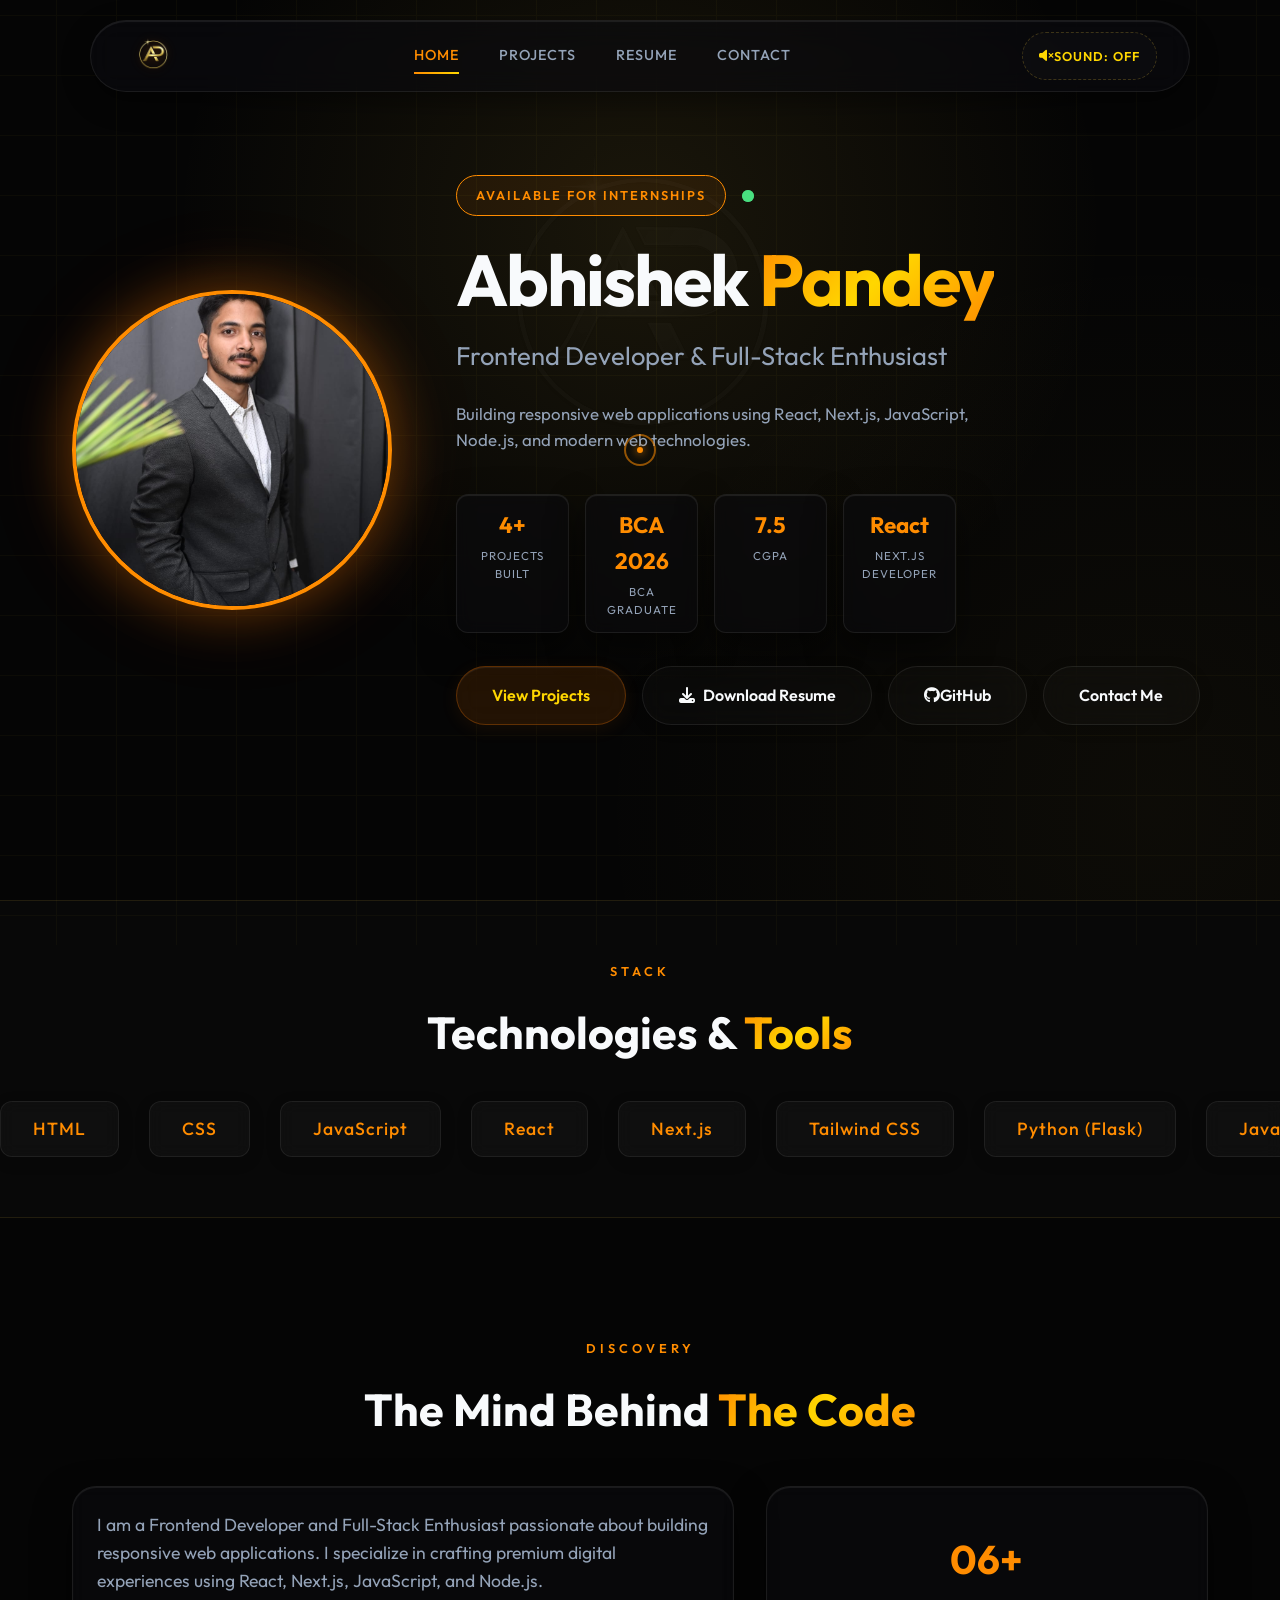
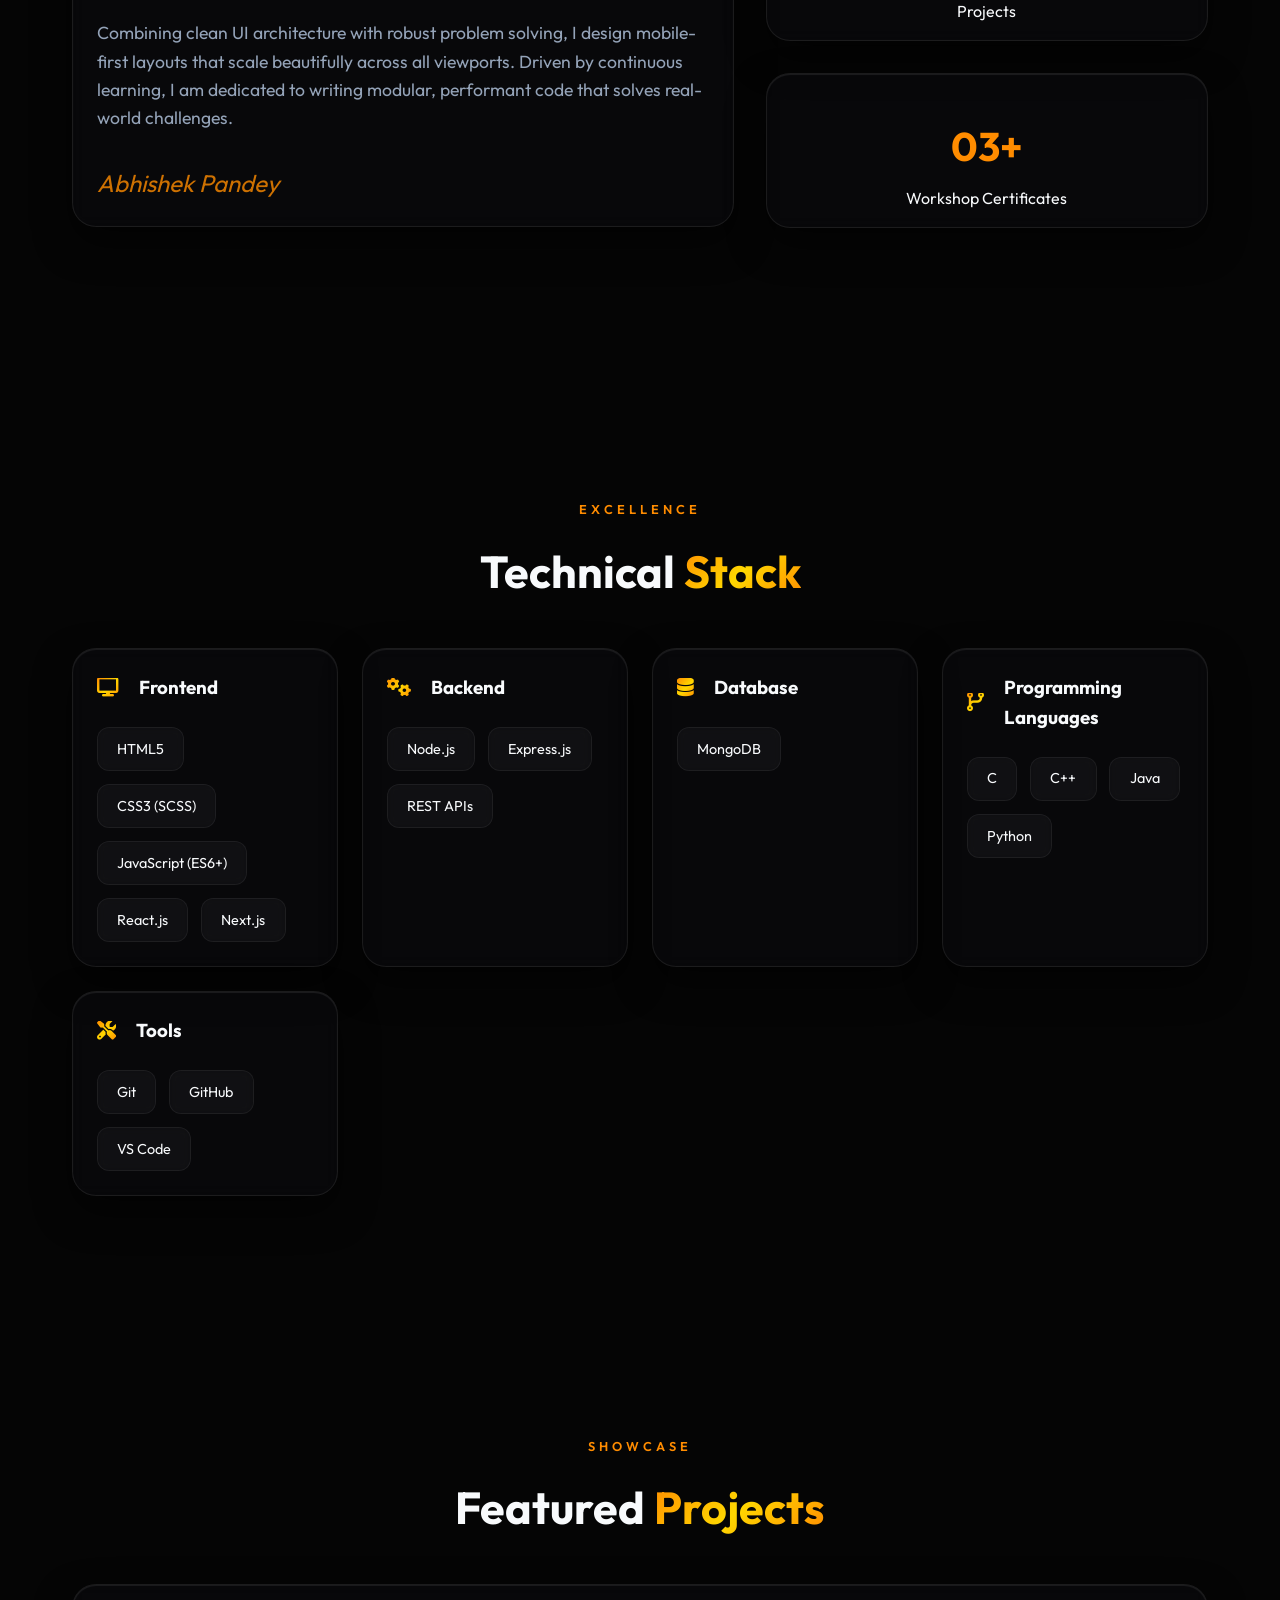
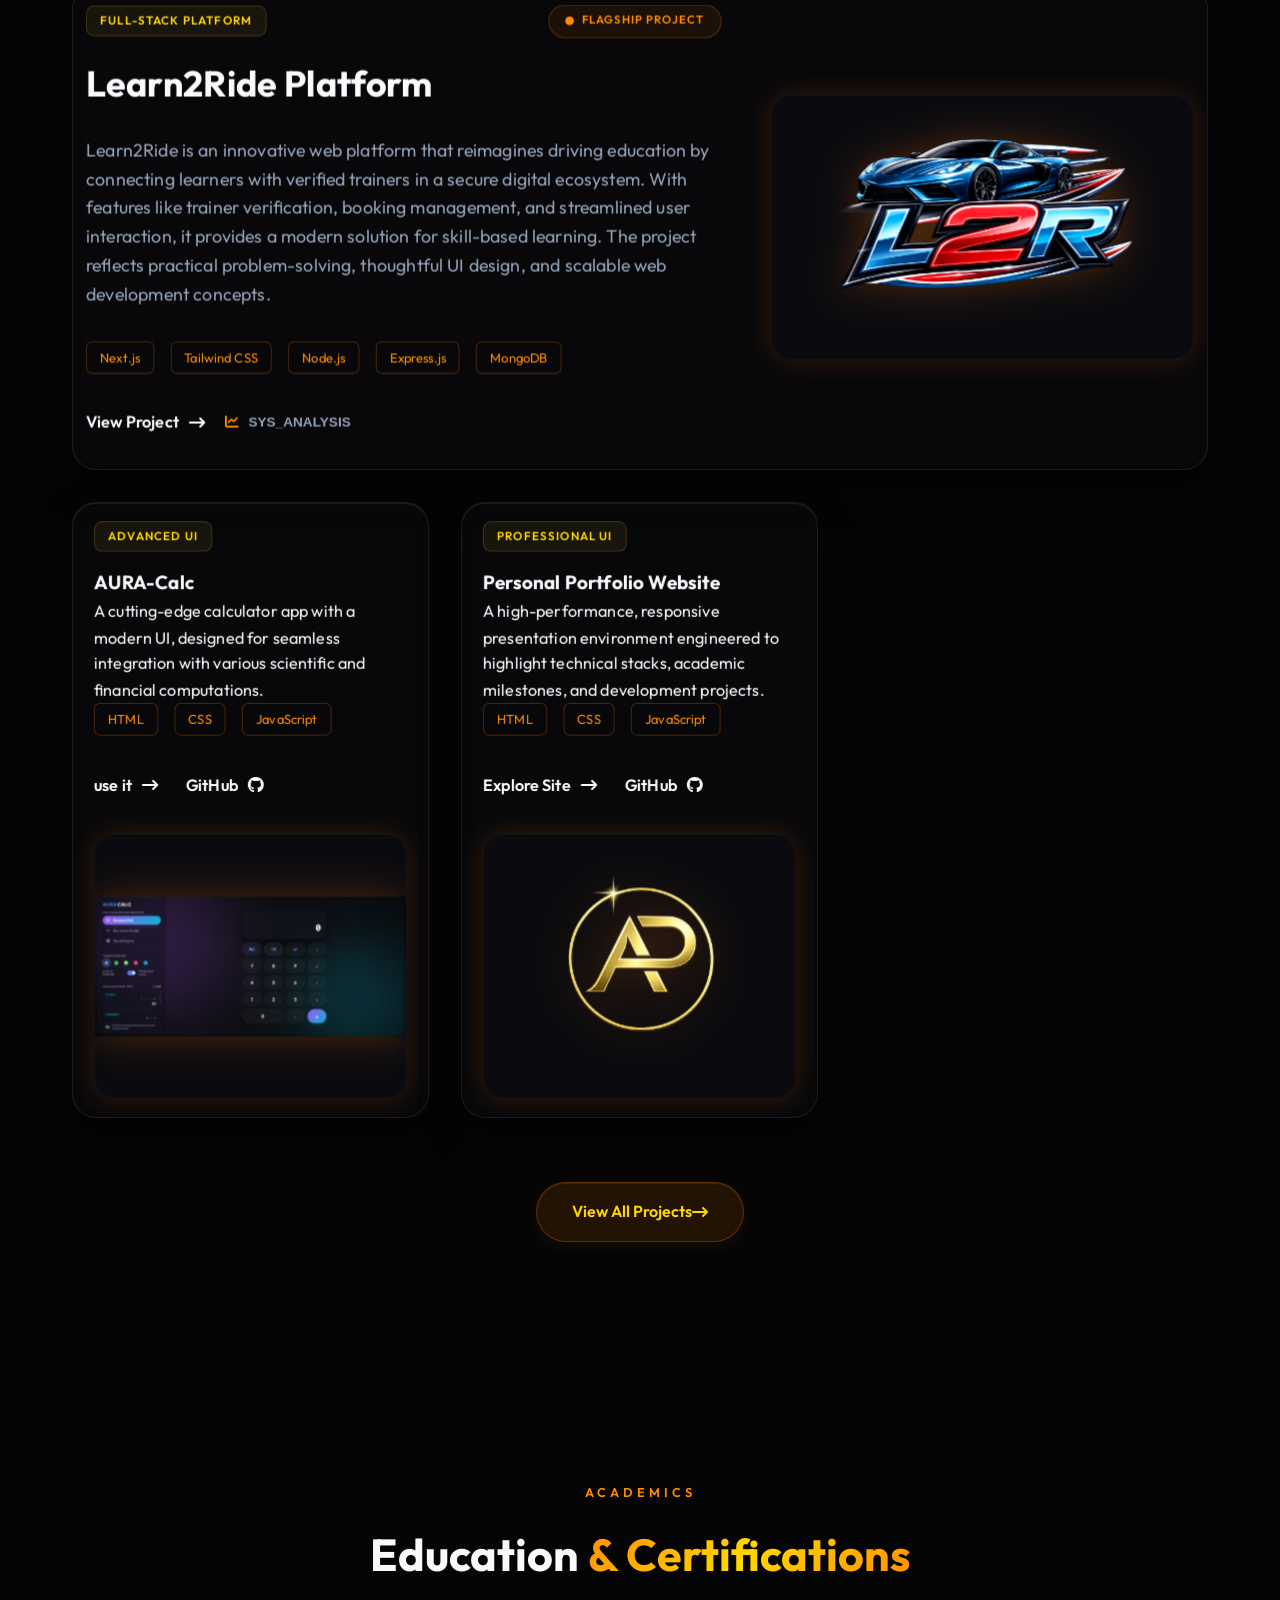
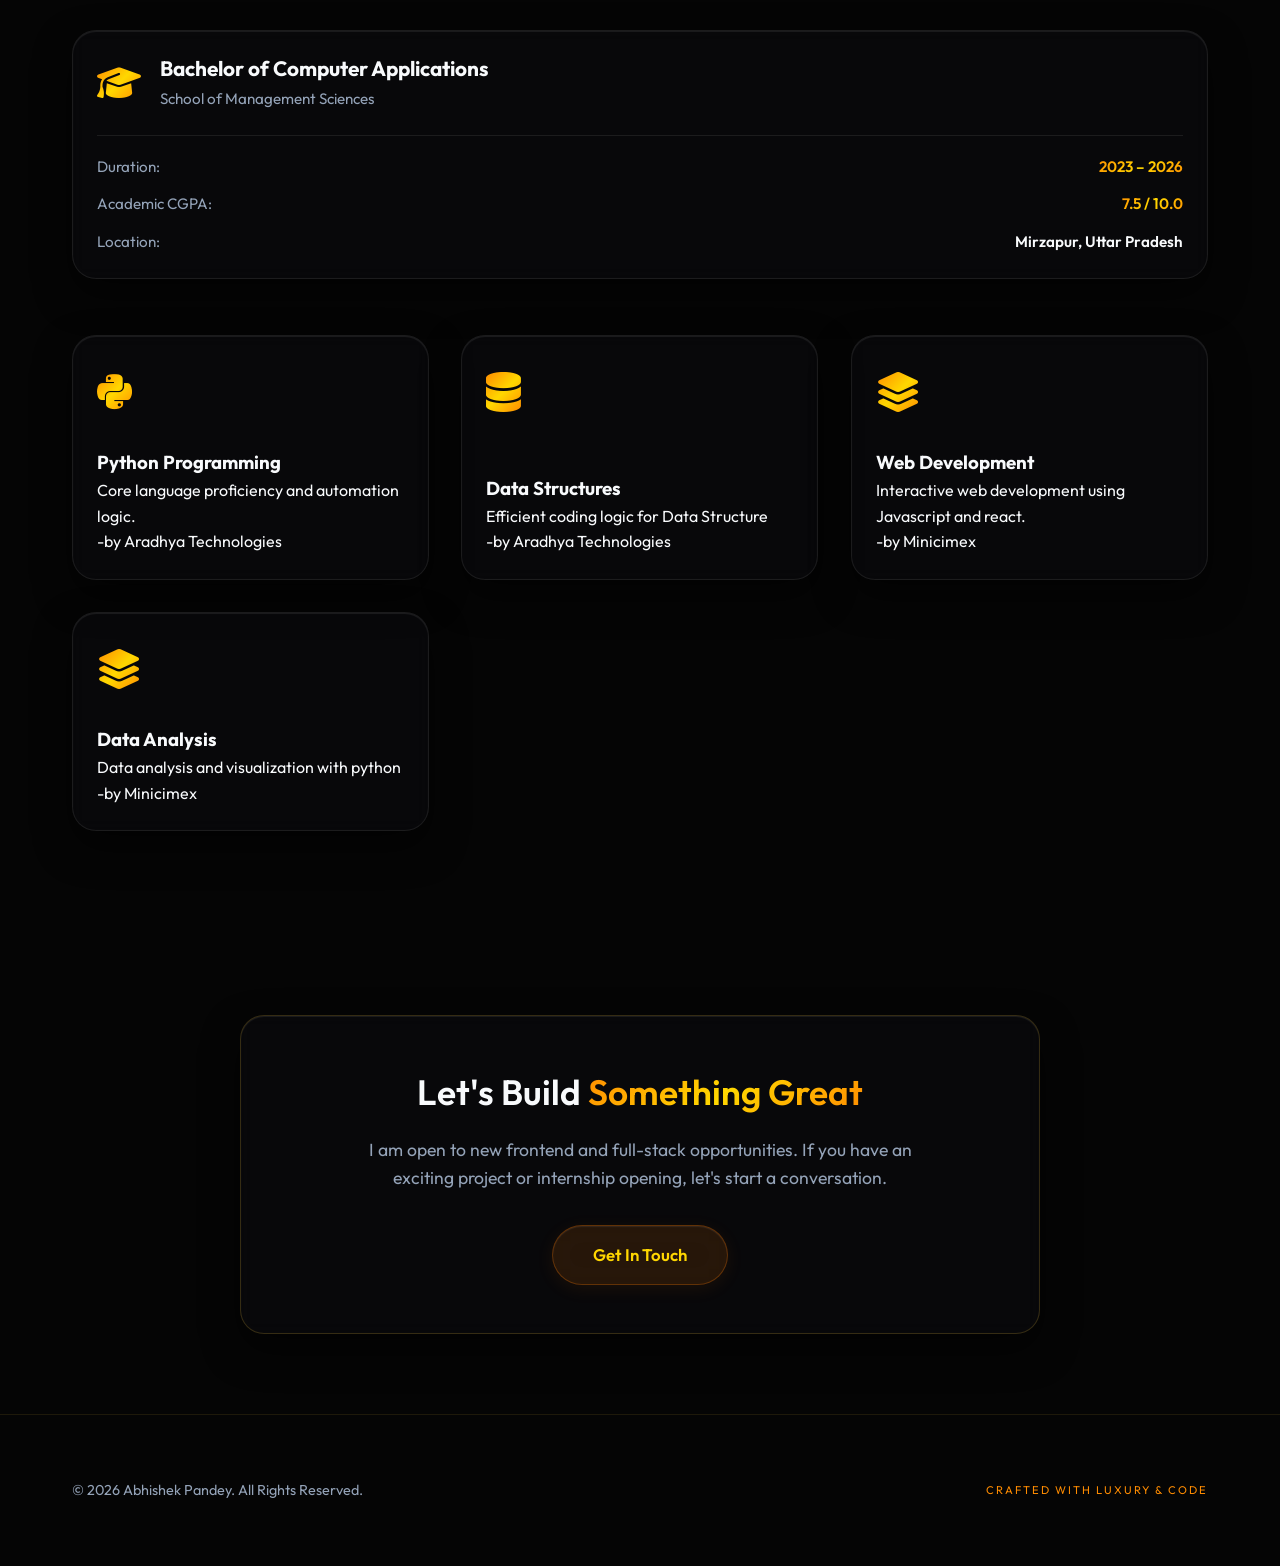
==== commit ced87f70: "pages" ====
--- a/index.html
+++ b/index.html
@@ -3,10 +3,10 @@
 <head>
     <meta charset="UTF-8">
     <meta name="viewport" content="width=device-width, initial-scale=1.0">
-    <title>Abhishek Pandey | Luxury Portfolio</title>
-    <meta name="description" content="Premium portfolio of Abhishek Pandey, a Frontend Developer and BCA Student specializing in luxury web experiences.">
+    <title>Abhishek Pandey | Portfolio</title>
+    <meta name="description" content="Premium portfolio of Abhishek Pandey, a Frontend Developer and Full-Stack Enthusiast specializing in modern web experiences.">
     
-    <!-- Google Fonts: Outfit (Modern & Premium) -->
+    <!-- Google Fonts: Outfit -->
     <link rel="preconnect" href="https://fonts.googleapis.com">
     <link rel="preconnect" href="https://fonts.gstatic.com" crossorigin>
     <link href="https://fonts.googleapis.com/css2?family=Outfit:wght@300;400;500;600;700&display=swap" rel="stylesheet">
@@ -40,29 +40,21 @@
     <div class="cursor-dot"></div>
     <div class="cursor-outline"></div>
 
-    <!-- ════════════════════════════════════════════════════ -->
-    <!--  PORTFOLIO CONTENT — untouched                      -->
-    <!-- ════════════════════════════════════════════════════ -->
-
     <!-- Header / Navbar -->
     <header class="navbar">
         <div class="scroll-progress-container">
             <div class="scroll-progress-bar"></div>
         </div>
         <div class="nav-container container">
-            <a href="#" class="logo">
+            <a href="index.html" class="logo">
                 <img src="image/Logo.png" alt="Abhishek Pandey Logo">
             </a>
             <nav>
                 <ul class="nav-links">
-                    <li><a href="#hero">Home</a></li>
-                    <li><a href="#about">About</a></li>
-                    <li><a href="#skills">Skills</a></li>
-                    <li><a href="#projects">Projects</a></li>
-                    <li><a href="#learning">Focus</a></li>
-                    <li><a href="#education">Education</a></li>
-                    <li><a href="#certificates">Certificates</a></li>
-                    <li><a href="#contact">Contact</a></li>
+                    <li><a href="index.html">Home</a></li>
+                    <li><a href="projects.html">Projects</a></li>
+                    <li><a href="resume.html">Resume</a></li>
+                    <li><a href="contact.html">Contact</a></li>
                 </ul>
             </nav>
             <div class="nav-actions" style="display: flex; gap: 1rem; align-items: center;">
@@ -96,8 +88,7 @@
                     </div>
                     <h1 class="name">Abhishek <span class="gold-text">Pandey</span></h1>
                     <h2 class="title">Frontend Developer &amp; Full-Stack Enthusiast</h2>
-                    <h3 class="hero-subtitle">Building Responsive Web Applications with React, Next.js, JavaScript, and Node.js</h3>
-                    <p class="tagline">I'm Abhishek Pandey, a BCA student and aspiring Frontend Developer passionate about building modern, responsive, and user-friendly web applications. I enjoy transforming ideas into real-world solutions using React, Next.js, JavaScript, Node.js, and modern web technologies. Currently expanding my expertise in full-stack development, scalable architecture, and problem-solving.</p>
+                    <p class="tagline">Building responsive web applications using React, Next.js, JavaScript, Node.js, and modern web technologies.</p>
                     
                     <div class="hero-stats-grid">
                         <div class="hero-stat-card glass-card">
@@ -105,23 +96,24 @@
                             <span class="stat-label">Projects Built</span>
                         </div>
                         <div class="hero-stat-card glass-card">
+                            <span class="stat-value">BCA 2026</span>
+                            <span class="stat-label">BCA graduate</span>
+                        </div>
+                        <div class="hero-stat-card glass-card">
                             <span class="stat-value">7.5</span>
                             <span class="stat-label">CGPA</span>
                         </div>
                         <div class="hero-stat-card glass-card">
-                            <span class="stat-value">2026</span>
-                            <span class="stat-label">BCA Graduate</span>
-                        </div>
-                        <div class="hero-stat-card glass-card">
-                            <span class="stat-value">React/Next</span>
-                            <span class="stat-label">Developer</span>
-                        </div>
-                    </div>
-
-                    <div class="hero-buttons" style="margin-top: 2rem;">
-                        <a href="#projects" class="btn btn-gold">View Projects</a>
+                            <span class="stat-value">React</span>
+                            <span class="stat-label">Next.js Developer</span>
+                        </div>
+                    </div>
+
+                    <div class="hero-buttons" style="margin-top: 2rem; display: flex; gap: 1rem; flex-wrap: wrap;">
+                        <a href="projects.html" class="btn btn-gold">View Projects</a>
                         <a href="ResumeAP.pdf" download class="btn btn-outline cv-btn"><i class="fa-solid fa-download"></i> Download Resume</a>
-                        <a href="#contact" class="btn btn-outline">Contact Me</a>
+                        <a href="https://github.com/Abhishek250805" target="_blank" rel="noopener noreferrer" class="btn btn-outline"><i class="fa-brands fa-github"></i> GitHub</a>
+                        <a href="contact.html" class="btn btn-outline">Contact Me</a>
                     </div>
                 </div>
             </div>
@@ -187,12 +179,10 @@
                     <h2 class="section-title">The Mind Behind <span class="gold-text">The Code</span></h2>
                 </div>
                 
-                <!-- Restored Original About Layout -->
-                <div class="about-grid" style="margin-bottom: 4rem;">
+                <div class="about-grid" style="margin-bottom: 2rem;">
                     <div class="about-text glass-card reveal">
-                        <p>I'm a <strong>BCA student</strong> and <strong>aspiring full-stack developer</strong> passionate about crafting sleek, high-performance web experiences.</p>
-                        <p>I specialize in transforming ideas into modern digital products using <strong>HTML, CSS, JavaScript, React, and Next.js</strong>, with a strong focus on clean UI, smooth interactions, and scalable architecture.</p>
-                        <p>Beyond coding, I enjoy solving real-world problems through technology—building platforms that are not just functional, but <strong>intelligent, intuitive, and impactful</strong>.</p>
+                        <p>I am a Frontend Developer and Full-Stack Enthusiast passionate about building responsive web applications. I specialize in crafting premium digital experiences using React, Next.js, JavaScript, and Node.js.</p>
+                        <p>Combining clean UI architecture with robust problem solving, I design mobile-first layouts that scale beautifully across all viewports. Driven by continuous learning, I am dedicated to writing modular, performant code that solves real-world challenges.</p>
                         <div class="signature">Abhishek Pandey</div>
                     </div>
                     <div class="about-stats">
@@ -202,98 +192,8 @@
                         </div>
                         <div class="stat-card glass-card reveal">
                             <h3>03+</h3>
-                            <p>Global Workshop Certificates</p>
-                        </div>
-                    </div>
-                </div>
-
-                <!-- Technical Focus / Pillars (New structured highlights) -->
-                <div class="section-header reveal" style="margin-top: 4rem; margin-bottom: 2rem;">
-                    <span class="subtitle">Pillars</span>
-                    <h3 class="gold-text" style="font-size: 1.5rem; font-weight: 600; text-transform: uppercase; letter-spacing: 1px; text-align: center;">Technical Expertise</h3>
-                </div>
-                <div class="about-highlights">
-                    <div class="highlight-item glass-card reveal">
-                        <i class="fa-solid fa-code gold-text"></i>
-                        <h3>Frontend Development</h3>
-                        <p>Building highly interactive, semantic, and performant web interfaces using React.js and Next.js.</p>
-                    </div>
-                    <div class="highlight-item glass-card reveal">
-                        <i class="fa-solid fa-server gold-text"></i>
-                        <h3>Full Stack Development</h3>
-                        <p>Designing robust backend application logic, workflows, and database integrations.</p>
-                    </div>
-                    <div class="highlight-item glass-card reveal">
-                        <i class="fa-solid fa-mobile-screen gold-text"></i>
-                        <h3>Responsive Design</h3>
-                        <p>Implementing fluid grid systems and mobile-first layouts that scale beautifully on all viewports.</p>
-                    </div>
-                    <div class="highlight-item glass-card reveal">
-                        <i class="fa-solid fa-cloud-arrow-down gold-text"></i>
-                        <h3>REST APIs</h3>
-                        <p>Integrating third-party services and designing secure, standardized API endpoints.</p>
-                    </div>
-                    <div class="highlight-item glass-card reveal">
-                        <i class="fa-solid fa-graduation-cap gold-text"></i>
-                        <h3>Continuous Learning</h3>
-                        <p>Consistently expanding capabilities with advanced React patterns, system design, and algorithms.</p>
-                    </div>
-                    <div class="highlight-item glass-card reveal">
-                        <i class="fa-solid fa-brain gold-text"></i>
-                        <h3>Problem Solving</h3>
-                        <p>Applying structural coding patterns and database normalization logic to resolve workflow blockages.</p>
-                    </div>
-                </div>
-            </div>
-        </section>
-
-        <!-- What I Bring to a Team Section -->
-        <section id="what-i-bring" class="what-i-bring section">
-            <div class="container">
-                <div class="section-header reveal">
-                    <span class="subtitle">Capabilities</span>
-                    <h2 class="section-title">What I Bring <span class="gold-text">to a Team</span></h2>
-                </div>
-                <div class="what-i-bring-grid">
-                    <div class="bring-card glass-card reveal">
-                        <i class="fa-solid fa-code gold-text"></i>
-                        <h3>Solid Foundation</h3>
-                        <p>Strong knowledge of core web standards and modern structures: HTML5, CSS3, JavaScript, React, and Next.js.</p>
-                    </div>
-                    <div class="bring-card glass-card reveal">
-                        <i class="fa-solid fa-mobile-screen gold-text"></i>
-                        <h3>Responsive Design</h3>
-                        <p>Experience building responsive, fluid, and highly interactive layouts that adapt seamlessly to any device width.</p>
-                    </div>
-                    <div class="bring-card glass-card reveal">
-                        <i class="fa-solid fa-cloud-arrow-down gold-text"></i>
-                        <h3>API Integration</h3>
-                        <p>Familiarity with consuming REST APIs, CORS compliance, and standard JSON client-server communication channels.</p>
-                    </div>
-                    <div class="bring-card glass-card reveal">
-                        <i class="fa-brands fa-github gold-text"></i>
-                        <h3>Version Control</h3>
-                        <p>Proficient in collaborative version control, merge requests, branch splits, and history tracking using Git &amp; GitHub.</p>
-                    </div>
-                    <div class="bring-card glass-card reveal">
-                        <i class="fa-solid fa-cubes gold-text"></i>
-                        <h3>Clean Code Focus</h3>
-                        <p>Prioritizing semantic syntax, structural formatting, component modularity, and reusable programming practices.</p>
-                    </div>
-                    <div class="bring-card glass-card reveal">
-                        <i class="fa-solid fa-bug-slash gold-text"></i>
-                        <h3>Debugging Stack</h3>
-                        <p>Strong problem-solving mind with deep console debugging, code tracing, and element inspection capabilities.</p>
-                    </div>
-                    <div class="bring-card glass-card reveal">
-                        <i class="fa-solid fa-arrow-trend-up gold-text"></i>
-                        <h3>Growth Mindset</h3>
-                        <p>A fast learner eager to expand capability, digest feedback, adopt team standards, and tackle complex architectures.</p>
-                    </div>
-                    <div class="bring-card glass-card reveal">
-                        <i class="fa-solid fa-user-check gold-text"></i>
-                        <h3>UX Passion</h3>
-                        <p>Dedicated to creating sleek micro-animations, readable layouts, and highly tactile user experiences that engage viewers.</p>
+                            <p>Workshop Certificates</p>
+                        </div>
                     </div>
                 </div>
             </div>
@@ -315,8 +215,6 @@
                             <span class="skill-tag">JavaScript (ES6+)</span>
                             <span class="skill-tag">React.js</span>
                             <span class="skill-tag">Next.js</span>
-                            <span class="skill-tag">Impressive UI</span>
-                            <span class="skill-tag">Responsive Design</span>
                         </div>
                     </div>
                     <div class="skill-category glass-card reveal">
@@ -340,7 +238,6 @@
                             <span class="skill-tag">C++</span>
                             <span class="skill-tag">Java</span>
                             <span class="skill-tag">Python</span>
-                            <span class="skill-tag">R</span>
                         </div>
                     </div>
                     <div class="skill-category glass-card reveal">
@@ -348,75 +245,20 @@
                         <div class="skill-tags">
                             <span class="skill-tag">Git</span>
                             <span class="skill-tag">GitHub</span>
-                            <span class="skill-tag">Firebase</span>
                             <span class="skill-tag">VS Code</span>
-                            <span class="skill-tag">Cursor</span>
-                        </div>
-                    </div>
-                    <div class="skill-category glass-card reveal">
-                        <h3><i class="fa-solid fa-wand-magic-sparkles gold-text"></i> Next Steps</h3>
-                        <div class="skill-tags">
-                            <span class="skill-tag learning">React.js</span>
-                            <span class="skill-tag learning">Node.js</span>
-                            <span class="skill-tag learning">UI/UX Strategy</span>
-                        </div>
-                    </div>
-                </div>
-            </div>
-        </section>
-
-        <!-- Project Highlights Section -->
-        <section id="project-highlights" class="project-highlights section">
-            <div class="container">
-                <div class="section-header reveal">
-                    <span class="subtitle">Milestones</span>
-                    <h2 class="section-title">Project <span class="gold-text">Highlights</span></h2>
-                </div>
-                <div class="highlights-grid">
-                    <div class="highlight-card glass-card reveal">
-                        <i class="fa-solid fa-laptop-code gold-text"></i>
-                        <h3>Multiple Responsive Apps</h3>
-                        <p>Built multiple responsive web applications using modern web technologies to deliver optimal screen experiences.</p>
-                    </div>
-                    <div class="highlight-card glass-card reveal">
-                        <i class="fa-solid fa-layer-group gold-text"></i>
-                        <h3>Full-Stack Architecture</h3>
-                        <p>Developed full-stack applications with frontend layouts, backend route systems, and database integrations.</p>
-                    </div>
-                    <div class="highlight-card glass-card reveal">
-                        <i class="fa-solid fa-shield-halved gold-text"></i>
-                        <h3>Authentication &amp; User Flow</h3>
-                        <p>Implemented secure JWT validation, role-based workflows, REST API handlers, and database integrations.</p>
-                    </div>
-                    <div class="highlight-card glass-card reveal">
-                        <i class="fa-solid fa-gauge-high gold-text"></i>
-                        <h3>Performance &amp; Mobile</h3>
-                        <p>Focused on Lighthouse optimization, low-repaint layout streams, and tactile mobile-first responsiveness.</p>
-                    </div>
-                    <div class="highlight-card glass-card reveal">
-                        <i class="fa-solid fa-rocket gold-text"></i>
-                        <h3>Modern Deployment</h3>
-                        <p>Deployed active platforms using GitHub Pages, custom domain routing, and automated integration pipelines.</p>
-                    </div>
-                </div>
-            </div>
-        </section>
-
-        <!-- Projects Section -->
+                        </div>
+                    </div>
+                </div>
+            </div>
+        </section>
+
+        <!-- Featured Projects Section -->
         <section id="projects" class="projects section">
             <div class="container">
                 <div class="section-header reveal">
                     <span class="subtitle">Showcase</span>
-                    <h2 class="section-title">Engineering <span class="gold-text">Creations</span></h2>
-                </div>
-                <div class="filter-container reveal">
-                    <button class="filter-btn active" data-filter="all">ALL_PROJECTS</button>
-                    <button class="filter-btn" data-filter="fullstack">FULL_STACK</button>
-                    <button class="filter-btn" data-filter="frontend">FRONTEND_UI</button>
-                </div>
-                
-                <!-- Sub-header for Featured -->
-                <h3 class="projects-subheader gold-text reveal">Featured Projects</h3>
+                    <h2 class="section-title">Featured <span class="gold-text">Projects</span></h2>
+                </div>
                 
                 <div class="projects-grid">
                     <!-- Featured Project 1: Learn_2_Ride -->
@@ -431,17 +273,6 @@
                             </div>
                             <h3>Learn2Ride Platform</h3>
                             <p>Learn2Ride is an innovative web platform that reimagines driving education by connecting learners with verified trainers in a secure digital ecosystem. With features like trainer verification, booking management, and streamlined user interaction, it provides a modern solution for skill-based learning. The project reflects practical problem-solving, thoughtful UI design, and scalable web development concepts.</p>
-                            <div class="project-features-list" style="margin-bottom: 1.5rem;">
-                                <h4 class="gold-text" style="font-size: 0.95rem; margin-bottom: 0.5rem;">Key Features:</h4>
-                                <ul style="list-style-type: square; padding-left: 1.2rem; color: var(--text-muted); font-size: 0.92rem; display: grid; grid-template-columns: repeat(auto-fit, minmax(200px, 1fr)); gap: 0.3rem;">
-                                    <li>JWT Authentication</li>
-                                    <li>Role-Based Access Control</li>
-                                    <li>Trainer Verification Workflow</li>
-                                    <li>REST APIs Integration</li>
-                                    <li>Responsive Tailwind UI</li>
-                                    <li>MongoDB Database Schema</li>
-                                </ul>
-                            </div>
                             <div class="project-tech" style="margin-bottom: 1.5rem;">
                                 <span>Next.js</span><span>Tailwind CSS</span><span>Node.js</span><span>Express.js</span><span>MongoDB</span>
                             </div>
@@ -473,16 +304,6 @@
                         </div>
                         <h3>AURA-Calc</h3>
                         <p>A cutting-edge calculator app with a modern UI, designed for seamless integration with various scientific and financial computations.</p>
-                        <div class="project-features-list" style="margin-bottom: 1.5rem;">
-                            <h4 class="gold-text" style="font-size: 0.95rem; margin-bottom: 0.5rem;">Key Features:</h4>
-                            <ul style="list-style-type: square; padding-left: 1.2rem; color: var(--text-muted); font-size: 0.92rem; display: flex; flex-direction: column; gap: 0.3rem;">
-                                <li>Scientific Operations</li>
-                                <li>Expression Parsing</li>
-                                <li>Real-Time Graph Plotting</li>
-                                <li>Theme Customization</li>
-                                <li>Keyboard &amp; History Log</li>
-                            </ul>
-                        </div>
                         <div class="project-tech" style="margin-bottom: 1.5rem;">
                             <span>HTML</span><span>CSS</span><span>JavaScript</span>
                         </div>
@@ -504,20 +325,11 @@
                         </div>
                         <h3>Personal Portfolio Website</h3>
                         <p>A high-performance, responsive presentation environment engineered to highlight technical stacks, academic milestones, and development projects.</p>
-                        <div class="project-features-list" style="margin-bottom: 1.5rem;">
-                            <h4 class="gold-text" style="font-size: 0.95rem; margin-bottom: 0.5rem;">Key Features:</h4>
-                            <ul style="list-style-type: square; padding-left: 1.2rem; color: var(--text-muted); font-size: 0.92rem; display: flex; flex-direction: column; gap: 0.3rem;">
-                                <li>Mobile-First Responsive Layout</li>
-                                <li>Tactile Touch Target Sizes</li>
-                                <li>Optimized Client Performance</li>
-                                <li>GitHub Pages Auto-Deployment</li>
-                            </ul>
-                        </div>
                         <div class="project-tech" style="margin-bottom: 1.5rem;">
                             <span>HTML</span><span>CSS</span><span>JavaScript</span>
                         </div>
                         <div class="project-cta">
-                            <a href="#" class="link-btn">Explore Site <i class="fa-solid fa-arrow-right-long"></i></a>
+                            <a href="index.html" class="link-btn">Explore Site <i class="fa-solid fa-arrow-right-long"></i></a>
                             <a href="https://github.com/Abhishek250805" target="_blank" rel="noopener noreferrer" class="link-btn" style="margin-left: 1.5rem;">GitHub <i class="fa-brands fa-github"></i></a>
                         </div>
                         <div class="project-visual" style="margin-top: 1.5rem;">
@@ -528,277 +340,21 @@
                     </div>
                 </div>
 
-                <!-- Sub-header for Additional -->
-                <h3 class="projects-subheader gold-text reveal" style="margin-top: 3.5rem;">Additional Projects</h3>
-                
-                <div class="projects-grid">
-                    <!-- Additional Project 1: Amazon Premium UI -->
-                    <div class="project-card glass-card reveal" data-category="frontend">
-                        <div class="project-header-meta">
-                            <span class="project-badge">UI Design</span>
-                        </div>
-                        <h3>Amazon Premium UI</h3>
-                        <p>Pixel-perfect recreation of the e-commerce giant's interface, optimized for luxury feel.</p>
-                        <div class="project-features-list" style="margin-bottom: 1.5rem;">
-                            <h4 class="gold-text" style="font-size: 0.95rem; margin-bottom: 0.5rem;">Key Features:</h4>
-                            <ul style="list-style-type: square; padding-left: 1.2rem; color: var(--text-muted); font-size: 0.92rem; display: flex; flex-direction: column; gap: 0.3rem;">
-                                <li>Pixel-Perfect Layouts</li>
-                                <li>E-Commerce Design Patterns</li>
-                                <li>Hover Zoom Image Transitions</li>
-                            </ul>
-                        </div>
-                        <div class="project-tech" style="margin-bottom: 1.5rem;">
-                            <span>HTML</span><span>CSS</span><span>JavaScript</span>
-                        </div>
-                        <div class="project-cta">
-                            <a href="https://github.com/Abhishek250805" target="_blank" rel="noopener noreferrer" class="link-btn">GitHub <i class="fa-brands fa-github"></i></a>
-                        </div>
-                        <div class="project-visual" style="margin-top: 1.5rem;">
-                            <div class="visual-placeholder gold-glow">
-                                <span><img src="./image/amazonimg.png" alt="Amazon UI"></span>
-                            </div>
-                        </div>
-                    </div>
-
-                    <!-- Additional Project 2: Weather Precision -->
-                    <div class="project-card glass-card reveal" data-category="frontend">
-                        <div class="project-header-meta">
-                            <span class="project-badge">API Integration</span>
-                        </div>
-                        <h3>Weather Precision</h3>
-                        <p>Real-time data visualization using open APIs with a minimalist aesthetic.</p>
-                        <div class="project-features-list" style="margin-bottom: 1.5rem;">
-                            <h4 class="gold-text" style="font-size: 0.95rem; margin-bottom: 0.5rem;">Key Features:</h4>
-                            <ul style="list-style-type: square; padding-left: 1.2rem; color: var(--text-muted); font-size: 0.92rem; display: flex; flex-direction: column; gap: 0.3rem;">
-                                <li>REST API Polling</li>
-                                <li>Forecast Condition Displays</li>
-                                <li>Clean Data Table Outputs</li>
-                            </ul>
-                        </div>
-                        <div class="project-tech" style="margin-bottom: 1.5rem;">
-                                <span>HTML</span><span>CSS</span><span>JavaScript</span>
-                        </div>
-                        <div class="project-cta">
-                            <a href="https://github.com/Abhishek250805" target="_blank" rel="noopener noreferrer" class="link-btn">GitHub <i class="fa-brands fa-github"></i></a>
-                        </div>
-                        <div class="project-visual" style="margin-top: 1.5rem;">
-                            <div class="visual-placeholder gold-glow">
-                                <span><img src="./image/aqiimg.png" alt="Weather App"></span>
-                            </div>
-                        </div>
-                    </div>
-
-                    <!-- Additional Project 3: Kashi - The Unknown Fact -->
-                    <div class="project-card glass-card reveal" data-category="frontend">
-                        <div class="project-header-meta">
-                            <span class="project-badge">Landing Page</span>
-                        </div>
-                        <h3>Kashi - The Unknown Fact</h3>
-                        <p>An immersive digital exploration of Varanasi, uncovering hidden historical facts and spiritual depth through interactive storytelling.</p>
-                        <div class="project-features-list" style="margin-bottom: 1.5rem;">
-                            <h4 class="gold-text" style="font-size: 0.95rem; margin-bottom: 0.5rem;">Key Features:</h4>
-                            <ul style="list-style-type: square; padding-left: 1.2rem; color: var(--text-muted); font-size: 0.92rem; display: flex; flex-direction: column; gap: 0.3rem;">
-                                <li>Interactive Storytelling UI</li>
-                                <li>FACT Database Integration</li>
-                                <li>Responsive CSS Parallax</li>
-                            </ul>
-                        </div>
-                        <div class="project-tech" style="margin-bottom: 1.5rem;">
-                            <span>HTML</span><span>CSS</span><span>JavaScript</span>
-                        </div>
-                        <div class="project-cta">
-                            <a href="https://adityapaswan568.github.io/Kashi--The-Unexplored-City-/" target="_blank" rel="noopener noreferrer" class="link-btn">Explore Kashi <i class="fa-solid fa-arrow-right-long"></i></a>
-                        </div>
-                        <div class="project-visual" style="margin-top: 1.5rem;">
-                            <div class="visual-placeholder gold-glow">
-                                <span><img src="./image/Kashiimg.png" alt="Kashi Project"></span>
-                            </div>
-                        </div>
-                    </div>
-
-                    <!-- Additional Project 4: Image Gallery -->
-                    <div class="project-card glass-card reveal" data-category="frontend">
-                        <div class="project-header-meta">
-                            <span class="project-badge">Experimental</span>
-                        </div>
-                        <h3>Image Gallery</h3>
-                        <p>A premium, hardware-accelerated image gallery showcasing a cinematic cyberpunk aesthetic. Built entirely with vanilla HTML, CSS, and ES6 JavaScript.</p>
-                        <div class="project-features-list" style="margin-bottom: 1.5rem;">
-                            <h4 class="gold-text" style="font-size: 0.95rem; margin-bottom: 0.5rem;">Key Features:</h4>
-                            <ul style="list-style-type: square; padding-left: 1.2rem; color: var(--text-muted); font-size: 0.92rem; display: flex; flex-direction: column; gap: 0.3rem;">
-                                <li>GPU-Accelerated Scales</li>
-                                <li>Slideshow Modal Handlers</li>
-                                <li>Tactile Grid Hover Outlines</li>
-                            </ul>
-                        </div>
-                        <div class="project-tech" style="margin-bottom: 1.5rem;">
-                            <span>HTML</span><span>CSS</span><span>JavaScript</span>
-                        </div>
-                        <div class="project-cta">
-                            <a href="https://abhishek250805.github.io/ImageGallery/" target="_blank" rel="noopener noreferrer" class="link-btn">Explore it <i class="fa-solid fa-arrow-right-long"></i></a>
-                        </div>
-                        <div class="project-visual" style="margin-top: 1.5rem;">
-                            <div class="visual-placeholder gold-glow">
-                                <span><img src="./image/ImgGallery.png" alt="Image Gallery Project"></span>
-                            </div>
-                        </div>
-                    </div>
-                </div>
-            </div>
-        </section>
-        
-        <!-- GitHub Section -->
-        <section id="github" class="github section">
-            <div class="container">
-                <div class="section-header reveal">
-                    <span class="subtitle">Open Source</span>
-                    <h2 class="section-title">GitHub <span class="gold-text">Contributions</span></h2>
-                </div>
-                
-                <div class="github-content">
-                    <div class="github-left-column" style="display: flex; flex-direction: column; gap: 1.5rem; width: 100%;">
-                        <div id="github-profile-card" class="glass-card github-card reveal">
-                            <div class="loader-inner"></div>
-                            <p>Fetching GitHub data...</p>
-                        </div>
-                        <div class="glass-card github-activity-card reveal" style="padding: 1.8rem; display: flex; flex-direction: column; gap: 1.2rem;">
-                            <h3 style="font-size: 1.2rem; color: var(--text-primary); border-bottom: 1px solid rgba(255,255,255,0.08); padding-bottom: 0.5rem; text-align: left;"><i class="fa-solid fa-chart-line gold-text"></i> GitHub Activity</h3>
-                            <div style="display: flex; flex-direction: column; gap: 0.8rem;">
-                                <div style="display: flex; justify-content: space-between; font-size: 0.95rem;">
-                                    <span style="color: var(--text-muted);">Total Public Repositories:</span>
-                                    <span class="gold-text" style="font-weight: 600;">12+</span>
-                                </div>
-                                <div style="display: flex; justify-content: space-between; font-size: 0.95rem;">
-                                    <span style="color: var(--text-muted);">Open Source Contributions:</span>
-                                    <span class="gold-text" style="font-weight: 600;">Active</span>
-                                </div>
-                                <div style="display: flex; justify-content: space-between; font-size: 0.95rem;">
-                                    <span style="color: var(--text-muted);">Current Active Projects:</span>
-                                    <span class="gold-text" style="font-weight: 600;">4+</span>
-                                </div>
-                            </div>
-                            <a href="https://github.com/Abhishek250805" target="_blank" rel="noopener noreferrer" class="btn btn-gold w-100" style="margin-top: 0.5rem; font-size: 0.9rem; min-height: 48px;">Explore My Code on GitHub</a>
-                        </div>
-                    </div>
-                    
-                    <div id="github-repos-grid" class="repos-grid">
-                        <!-- Repositories will be injected here -->
-                    </div>
-                </div>
-            </div>
-        </section>
-
-        <!-- Cyber Terminal Console Section -->
-        <section id="terminal-section" class="terminal-section section">
-            <div class="container">
-                <div class="section-header reveal">
-                    <span class="subtitle">Interact</span>
-                    <h2 class="section-title">AP-NET&nbsp;<span class="gold-text">Terminal</span></h2>
-                </div>
-                <div class="terminal-container glass-card reveal" style="max-width: 900px; margin: 0 auto; padding: 0;">
-                    <div class="terminal-header" style="background: rgba(11, 11, 15, 0.90); padding: 0.8rem 1.5rem; display: flex; justify-content: space-between; align-items: center; border-bottom: 1px solid rgba(0, 217, 255, 0.15); border-radius: 24px 24px 0 0;">
-                        <div class="terminal-buttons" style="display: flex; gap: 8px;">
-                            <span class="t-btn red" style="width: 12px; height: 12px; border-radius: 50%; background: #ff5f56; display: inline-block;"></span>
-                            <span class="t-btn yellow" style="width: 12px; height: 12px; border-radius: 50%; background: #ffbd2e; display: inline-block;"></span>
-                            <span class="t-btn green" style="width: 12px; height: 12px; border-radius: 50%; background: #27c93f; display: inline-block;"></span>
-                        </div>
-                        <div class="terminal-title" style="font-family: 'Courier New', monospace; font-size: 0.8rem; letter-spacing: 1px; color: var(--text-muted);">SYSOP@AP-NET:~</div>
-                    </div>
-                    <div class="terminal-body" style="background: rgba(8, 8, 12, 0.95); padding: 1.5rem; height: 320px; overflow-y: auto; font-family: 'Courier New', monospace; font-size: 0.9rem; line-height: 1.5; color: #a4b3c6; border-radius: 0 0 24px 24px;">
-                        <div class="terminal-output" id="terminal-output">
-                            <p class="term-msg" style="color: var(--gold); font-weight: 600;">AP-NET INTERACTIVE HUD TERMINAL [Version 3.7.1]</p>
-                            <p class="term-msg">Type <span class="gold-text">help</span> to list available commands and interrogate the profile database.</p>
-                            <p class="term-msg" style="margin-bottom: 1rem;">&nbsp;</p>
-                        </div>
-                        <div class="terminal-input-line" style="display: flex; align-items: center; gap: 8px;">
-                            <span class="terminal-prompt" style="color: var(--gold-glow); font-weight: bold;">guest@ap-net:~$</span>
-                            <input type="text" id="terminal-input" autocomplete="off" style="flex: 1; background: transparent; border: none; outline: none; color: #f8fafc; font-family: inherit; font-size: inherit;">
-                        </div>
-                    </div>
-                </div>
-            </div>
-        </section>
-
-        <!-- Currently Learning Section (Roadmap Layout) -->
-        <section id="learning" class="learning section">
-            <div class="container">
-                <div class="section-header reveal">
-                    <span class="subtitle">Focus</span>
-                    <h2 class="section-title">Currently <span class="gold-text">Expanding</span></h2>
-                </div>
-                <div class="roadmap-grid">
-                    <div class="roadmap-card glass-card reveal">
-                        <div class="roadmap-card-header">
-                            <i class="fa-brands fa-react gold-text"></i>
-                            <span class="roadmap-badge active">85% Complete</span>
-                        </div>
-                        <h3>Advanced React Patterns</h3>
-                        <p>Deep-diving into state management, performance optimization, Custom Hooks, and React Fiber rendering mechanics.</p>
-                        <div class="roadmap-progress-bar"><div class="progress" style="width: 85%;"></div></div>
-                    </div>
-                    
-                    <div class="roadmap-card glass-card reveal">
-                        <div class="roadmap-card-header">
-                            <i class="fa-solid fa-code-fork gold-text"></i>
-                            <span class="roadmap-badge active">80% Complete</span>
-                        </div>
-                        <h3>Next.js Ecosystem</h3>
-                        <p>Mastering App Router conventions, Server Actions, Incremental Static Regeneration, and hybrid client/server architectures.</p>
-                        <div class="roadmap-progress-bar"><div class="progress" style="width: 80%;"></div></div>
-                    </div>
-                    
-                    <div class="roadmap-card glass-card reveal">
-                        <div class="roadmap-card-header">
-                            <i class="fa-brands fa-node-js gold-text"></i>
-                            <span class="roadmap-badge active">75% Complete</span>
-                        </div>
-                        <h3>Node.js Backend</h3>
-                        <p>Building scalable backend microservices, file stream handlers, event loop processes, and real-time execution layers.</p>
-                        <div class="roadmap-progress-bar"><div class="progress" style="width: 75%;"></div></div>
-                    </div>
-                    
-                    <div class="roadmap-card glass-card reveal">
-                        <div class="roadmap-card-header">
-                            <i class="fa-solid fa-leaf gold-text"></i>
-                            <span class="roadmap-badge active">70% Complete</span>
-                        </div>
-                        <h3>MongoDB Database Design</h3>
-                        <p>Configuring document schemas, indexing pipelines, aggregation queries, and transactional data structures.</p>
-                        <div class="roadmap-progress-bar"><div class="progress" style="width: 70%;"></div></div>
-                    </div>
-                    
-                    <div class="roadmap-card glass-card reveal">
-                        <div class="roadmap-card-header">
-                            <i class="fa-solid fa-network-wired gold-text"></i>
-                            <span class="roadmap-badge active">65% Complete</span>
-                        </div>
-                        <h3>Data Structures &amp; Algorithms</h3>
-                        <p>Studying arrays, linked lists, hash tables, sorting routines, tree traversals, and complexity boundaries (Big O).</p>
-                        <div class="roadmap-progress-bar"><div class="progress" style="width: 65%;"></div></div>
-                    </div>
-                    
-                    <div class="roadmap-card glass-card reveal">
-                        <div class="roadmap-card-header">
-                            <i class="fa-solid fa-layer-group gold-text"></i>
-                            <span class="roadmap-badge upcoming">60% Complete</span>
-                        </div>
-                        <h3>System Design</h3>
-                        <p>Integrating robust systems, caching strategies, state preservation, and CORS/security headers across stacks.</p>
-                        <div class="roadmap-progress-bar"><div class="progress" style="width: 60%;"></div></div>
-                    </div>
-                </div>
-            </div>
-        </section>
-
-        <!-- Education Section -->
+                <div style="text-align: center; margin-top: 4rem;" class="reveal">
+                    <a href="projects.html" class="btn btn-gold">View All Projects <i class="fa-solid fa-arrow-right-long"></i></a>
+                </div>
+            </div>
+        </section>
+
+        <!-- Education & Certifications Section -->
         <section id="education" class="education section">
             <div class="container">
                 <div class="section-header reveal">
                     <span class="subtitle">Academics</span>
-                    <h2 class="section-title">Education <span class="gold-text">&amp; Coursework</span></h2>
-                </div>
-                <div class="education-grid">
-                    <div class="education-card glass-card reveal">
+                    <h2 class="section-title">Education <span class="gold-text">&amp; Certifications</span></h2>
+                </div>
+                <div class="education-grid" style="margin-bottom: 3.5rem;">
+                    <div class="education-card glass-card reveal" style="grid-column: 1 / -1;">
                         <div class="education-header">
                             <i class="fa-solid fa-graduation-cap gold-text"></i>
                             <div>
@@ -821,27 +377,8 @@
                             </div>
                         </div>
                     </div>
-                    <div class="coursework-card glass-card reveal">
-                        <h3>Relevant Coursework</h3>
-                        <div class="coursework-tags">
-                            <span class="coursework-tag"><i class="fa-solid fa-diagram-project gold-text"></i> Data Structures &amp; Algorithms</span>
-                            <span class="coursework-tag"><i class="fa-solid fa-database gold-text"></i> DBMS</span>
-                            <span class="coursework-tag"><i class="fa-solid fa-gears gold-text"></i> Operating Systems</span>
-                            <span class="coursework-tag"><i class="fa-solid fa-cubes gold-text"></i> Object-Oriented Programming</span>
-                            <span class="coursework-tag"><i class="fa-solid fa-globe gold-text"></i> Web Technologies</span>
-                        </div>
-                    </div>
-                </div>
-            </div>
-        </section>
-
-        <!-- Certificates Section -->
-        <section id="certificates" class="certificates section">
-            <div class="container">
-                <div class="section-header reveal">
-                    <span class="subtitle">Validation</span>
-                    <h2 class="section-title">Professional Assets <span class="gold-text">&amp; Certificates</span></h2>
-                </div>
+                </div>
+
                 <div class="cert-grid">
                     <div class="cert-item glass-card reveal">
                         <div class="cert-icon"><i class="fa-brands fa-python gold-text"></i></div>
@@ -850,11 +387,6 @@
                             <p>Core language proficiency and automation logic.</p>
                             <p>-by Aradhya Technologies</p>
                         </div>
-                        <!-- Space/Frame for Certificate Image -->
-                        <div class="cert-visual-frame">
-                            <img src="image/PythonProg.jpg.jpeg" alt="Python Programming Certificate" class="cert-img" onerror="this.src='./image/cert-placeholder.png';">
-                            <span class="cert-overlay-msg"><i class="fa-regular fa-image" style="color: var(--gold);"></i> Certificate Frame</span>
-                        </div>
                     </div>
                     <div class="cert-item glass-card reveal">
                         <div class="cert-icon"><i class="fa-solid fa-database gold-text"></i></div>
@@ -863,11 +395,6 @@
                             <p>Efficient coding logic for Data Structure</p>
                             <p>-by Aradhya Technologies</p>
                         </div>
-                        <!-- Space/Frame for Certificate Image -->
-                        <div class="cert-visual-frame">
-                            <img src="image/DataStructure.jpg.jpeg" alt="Data Structures Certificate" class="cert-img" onerror="this.src='./image/cert-placeholder.png';">
-                            <span class="cert-overlay-msg"><i class="fa-regular fa-image" style="color: var(--gold);"></i> Certificate Frame</span>
-                        </div>
                     </div>
                     <div class="cert-item glass-card reveal">
                         <div class="cert-icon"><i class="fa-solid fa-layer-group gold-text"></i></div>
@@ -876,11 +403,6 @@
                             <p>Interactive web development using Javascript and react.</p>
                             <p>-by Minicimex</p>
                         </div>
-                        <!-- Space/Frame for Certificate Image -->
-                        <div class="cert-visual-frame">
-                            <img src="image/Webdev.jpg.jpeg" alt="Web Development Certificate" class="cert-img" onerror="this.src='./image/cert-placeholder.png';">
-                            <span class="cert-overlay-msg"><i class="fa-regular fa-image" style="color: var(--gold);"></i> Certificate Frame</span>
-                        </div>
                     </div>
                     <div class="cert-item glass-card reveal">
                         <div class="cert-icon"><i class="fa-solid fa-layer-group gold-text"></i></div>
@@ -889,189 +411,20 @@
                             <p>Data analysis and visualization with python</p>
                             <p>-by Minicimex</p>
                         </div>
-                        <!-- Space/Frame for Certificate Image -->
-                        <div class="cert-visual-frame">
-                            <img src="image/DAP.jpg.jpeg" alt="Data Analysis Certificate" class="cert-img" onerror="this.src='./image/cert-placeholder.png';">
-                            <span class="cert-overlay-msg"><i class="fa-regular fa-image" style="color: var(--gold);"></i> Certificate Frame</span>
-                        </div>
-                    </div>
-                </div>
-            </div>
-        </section>
-
-        <!-- Restored Learning Journey Section -->
-        <section id="journey" class="journey section">
-            <div class="container">
-                <div class="section-header reveal">
-                    <span class="subtitle">Evolution</span>
-                    <h2 class="section-title">The Learning <span class="gold-text">Odyssey</span></h2>
-                </div>
-                <div class="timeline">
-                    <div class="timeline-item reveal">
-                        <div class="timeline-dot"></div>
-                        <div class="timeline-content glass-card">
-                            <span class="date">2026 - Present</span>
-                            <h3><i class="fa-solid fa-rocket gold-text"></i> Production-Ready Systems &amp; Recruiter Readiness</h3>
-                            <p>Deepening expertise in performance optimization, advanced React patterns (rendering paths, Fiber), database aggregation, and system architecture. Ready to contribute immediate value to engineering teams.</p>
-                        </div>
-                    </div>
-                    <div class="timeline-item reveal">
-                        <div class="timeline-dot"></div>
-                        <div class="timeline-content glass-card">
-                            <span class="date">2025</span>
-                            <h3><i class="fa-solid fa-layer-group gold-text"></i> Modern Web Frameworks &amp; Full-Stack</h3>
-                            <p>Transitioned to component-based architectures using React and Next.js. Built complex systems integrating client layouts, REST APIs, Node.js/Express, and MongoDB databases (e.g. Learn_2_Ride).</p>
-                        </div>
-                    </div>
-                    <div class="timeline-item reveal">
-                        <div class="timeline-dot"></div>
-                        <div class="timeline-content glass-card">
-                            <span class="date">2024</span>
-                            <h3><i class="fa-solid fa-laptop-code gold-text"></i> Responsive Web Apps &amp; Version Control</h3>
-                            <p>Developed responsive frontend layouts using HTML, CSS (SCSS), and ES6+ JavaScript. Mastered version control, branch workflows, and history tracking using Git &amp; GitHub.</p>
-                        </div>
-                    </div>
-                    <div class="timeline-item reveal">
-                        <div class="timeline-dot"></div>
-                        <div class="timeline-content glass-card">
-                            <span class="date">2023 - Present</span>
-                            <h3><i class="fa-solid fa-graduation-cap gold-text"></i> Bachelor of Computer Applications (BCA)</h3>
-                            <p>School Of Management Sciences, Varanasi <br>Deepening knowledge in Computer Applications, object-oriented concepts, and data structures. Academic CGPA: 7.5 / 10.0.</p>
-                        </div>
-                    </div>
-                    <div class="timeline-item reveal">
-                        <div class="timeline-dot"></div>
-                        <div class="timeline-content glass-card">
-                            <span class="date">Early Beginnings</span>
-                            <h3><i class="fa-solid fa-bolt gold-text"></i> The Spark</h3>
-                            <p>Discovered the power of code and began the self-taught developer journey, building logical problem-solving foundations.</p>
-                        </div>
-                    </div>
-                </div>
-            </div>
-        </section>
-
-        <!-- Availability Section -->
-        <section id="availability" class="availability section">
-            <div class="container">
-                <div class="section-header reveal">
-                    <span class="subtitle">Status</span>
-                    <h2 class="section-title">Current <span class="gold-text">Availability</span></h2>
-                </div>
-                <div class="availability-card glass-card reveal">
-                    <div class="availability-content">
-                        <div class="status-indicator-pulsing">
-                            <span class="pulse-ring"></span>
-                            <span class="pulse-dot"></span>
-                        </div>
-                        <h3>Open to New Opportunities</h3>
-                        <p>I am actively seeking roles where I can contribute my frontend and full-stack development skills to create production-ready digital architectures.</p>
-                        <div class="opportunities-tags">
-                            <span class="opp-tag"><i class="fa-solid fa-code gold-text"></i> Frontend Developer Internship</span>
-                            <span class="opp-tag"><i class="fa-brands fa-react gold-text"></i> React Developer Internship</span>
-                            <span class="opp-tag"><i class="fa-solid fa-server gold-text"></i> Full-Stack Developer Internship</span>
-                            <span class="opp-tag"><i class="fa-solid fa-laptop-code gold-text"></i> Freelance Projects</span>
-                        </div>
-                        <a href="#contact" class="btn btn-gold" style="margin-top: 1.5rem;">Start a Conversation</a>
-                    </div>
-                </div>
-            </div>
-        </section>
-
-        <!-- Why Hire Me Section -->
-        <section id="why-hire-me" class="why-hire-me section">
-            <div class="container">
-                <div class="section-header reveal">
-                    <span class="subtitle">Value Pitch</span>
-                    <h2 class="section-title">Why <span class="gold-text">Hire Me</span></h2>
-                </div>
-                <div class="why-hire-grid">
-                    <div class="why-card glass-card reveal">
-                        <i class="fa-solid fa-code gold-text"></i>
-                        <h3>Frontend Fundamentals</h3>
-                        <p>Expert implementation of modern responsive UI layouts using HTML, CSS, JavaScript, React, and Next.js.</p>
-                    </div>
-                    <div class="why-card glass-card reveal">
-                        <i class="fa-solid fa-laptop-code gold-text"></i>
-                        <h3>Building Real Projects</h3>
-                        <p>Demonstrated capability to ship working applications with fully integrated client and server logic.</p>
-                    </div>
-                    <div class="why-card glass-card reveal">
-                        <i class="fa-solid fa-bug-slash gold-text"></i>
-                        <h3>Problem Solving</h3>
-                        <p>Strong debugging skillset to trace exceptions, network latency, database anomalies, and UI bottlenecks.</p>
-                    </div>
-                    <div class="why-card glass-card reveal">
-                        <i class="fa-solid fa-user-check gold-text"></i>
-                        <h3>UX Focus</h3>
-                        <p>Dedicated to creating sleek glassmorphic designs, micro-animations, and fluid responsive typography.</p>
-                    </div>
-                    <div class="why-card glass-card reveal">
-                        <i class="fa-solid fa-arrow-trend-up gold-text"></i>
-                        <h3>Quick Learner</h3>
-                        <p>Adaptable mind that quickly digests new frameworks, project conventions, and technical expectations.</p>
-                    </div>
-                    <div class="why-card glass-card reveal">
-                        <i class="fa-solid fa-people-group gold-text"></i>
-                        <h3>Team-Oriented</h3>
-                        <p>Familiar with collaborative development practices, standard Git workflows, and active communication.</p>
-                    </div>
-                    <div class="why-card glass-card reveal">
-                        <i class="fa-solid fa-fire gold-text"></i>
-                        <h3>Web Tech Passion</h3>
-                        <p>Deeply engaged with exploring backend infrastructure, caching schemas, API performance, and design systems.</p>
-                    </div>
-                    <div class="why-card glass-card reveal">
-                        <i class="fa-solid fa-rocket gold-text"></i>
-                        <h3>Ready to Contribute</h3>
-                        <p>Equipped with a solid academic foundation (BCA) and practical stack capability to drive immediate value.</p>
-                    </div>
-                </div>
-            </div>
-        </section>
-
-        <!-- Contact Section -->
-        <section id="contact" class="contact section">
-            <div class="container">
-                <div class="section-header reveal">
-                    <span class="subtitle">Connection</span>
-                    <h2 class="section-title">Let's Build <span class="gold-text">Greatness</span></h2>
-                </div>
-                <div class="contact-grid">
-                    <div class="contact-info reveal">
-                        <p class="contact-intro">I am currently seeking opportunities to apply my skills in high-stakes environments. If you value quality and elegance, let's connect.</p>
-                        <div class="contact-links">
-                            <a href="mailto:30pandeyabhishek@gmail.com" class="contact-link"><i class="fa-solid fa-envelope gold-text"></i> 30pandeyabhishek@gmail.com</a>
-                            <a href="tel:+919335629211" class="contact-link"><i class="fa-solid fa-phone gold-text"></i> +91 9335629211</a>
-                            <span class="contact-link" style="color: var(--text-primary); cursor: default;"><i class="fa-solid fa-location-dot gold-text"></i> Mirzapur, Uttar Pradesh</span>
-                            <div class="social-links">
-                                <a href="https://www.linkedin.com/in/abhishek-pandey-375656301" target="_blank" rel="noopener noreferrer" aria-label="LinkedIn"><i class="fa-brands fa-linkedin-in"></i></a>
-                                <a href="https://github.com/Abhishek250805" target="_blank" rel="noopener noreferrer" aria-label="GitHub"><i class="fa-brands fa-github"></i></a>
-                                <a href="https://www.instagram.com/a.b.h.i.s.h.e.k.____" target="_blank" rel="noopener noreferrer" aria-label="Instagram"><i class="fa-brands fa-instagram"></i></a>
-                                <a href="https://www.facebook.com/abhishek.pandey.631931" target="_blank" rel="noopener noreferrer" aria-label="Facebook"><i class="fa-brands fa-facebook-f"></i></a>
-                            </div>
-                        </div>
-                    </div>
-                    <form id="contact-form" class="contact-form glass-card reveal">
-                        <input type="hidden" name="access_key" value="79c30505-2ae7-4324-bb2d-35425e2b636e">
-                        <div class="form-row">
-                            <div class="form-group">
-                                <input type="text" id="name" name="name" placeholder="Name" required>
-                                <span class="error-msg" id="name-error"></span>
-                            </div>
-                            <div class="form-group">
-                                <input type="email" id="email" name="email" placeholder="Email" required>
-                                <span class="error-msg" id="email-error"></span>
-                            </div>
-                        </div>
-                        <div class="form-group">
-                            <textarea id="message" name="message" rows="4" placeholder="Message" required></textarea>
-                            <span class="error-msg" id="message-error"></span>
-                        </div>
-                        <button type="submit" class="btn btn-gold w-100" id="submit-btn">Send Inquiry</button>
-                        <div id="form-success" class="success-msg hidden">Inquiry sent successfully.</div>
-                        <div id="form-error" class="error-msg hidden" style="margin-top: 1rem; text-align: center;">Something went wrong. Please try again.</div>
-                    </form>
+                    </div>
+                </div>
+            </div>
+        </section>
+
+        <!-- Contact CTA Section -->
+        <section class="section" style="padding-top: 4rem; padding-bottom: 5rem; text-align: center;">
+            <div class="container">
+                <div class="glass-card reveal" style="max-width: 800px; margin: 0 auto; padding: 3rem 2rem; border: 1px solid var(--gold-border);">
+                    <h2 style="font-size: 2.2rem; margin-bottom: 1rem; font-weight: 600;">Let's Build <span class="gold-text">Something Great</span></h2>
+                    <p style="color: var(--text-muted); max-width: 600px; margin: 0 auto 2rem auto; font-size: 1.1rem;">
+                        I am open to new frontend and full-stack opportunities. If you have an exciting project or internship opening, let's start a conversation.
+                    </p>
+                    <a href="contact.html" class="btn btn-gold" style="padding: 1rem 2.5rem; font-size: 1.05rem;">Get In Touch</a>
                 </div>
             </div>
         </section>
@@ -1091,7 +444,6 @@
     </button>
 
     <!-- ░░ SCRIPTS ░░ -->
-    <!-- Main portfolio interactions -->
     <script src="script.js"></script>
 </body>
-</html>
+</html>
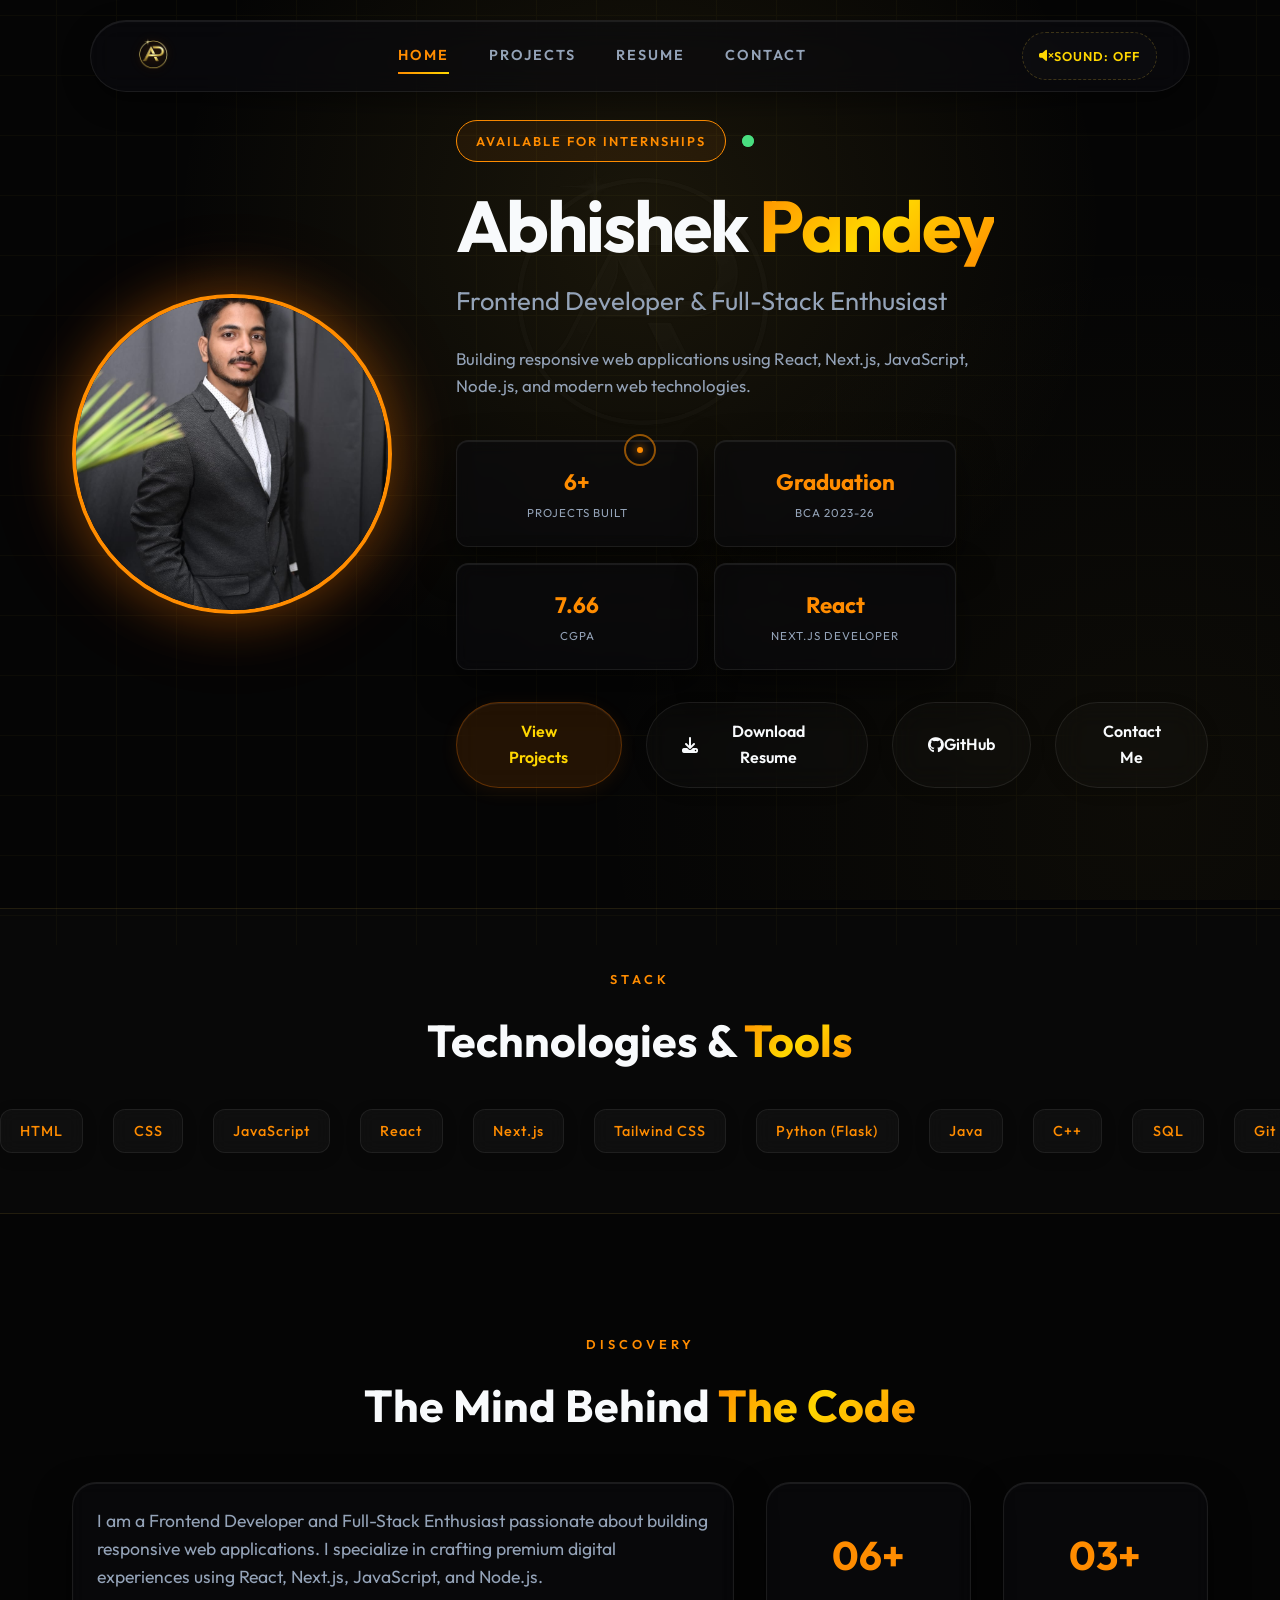
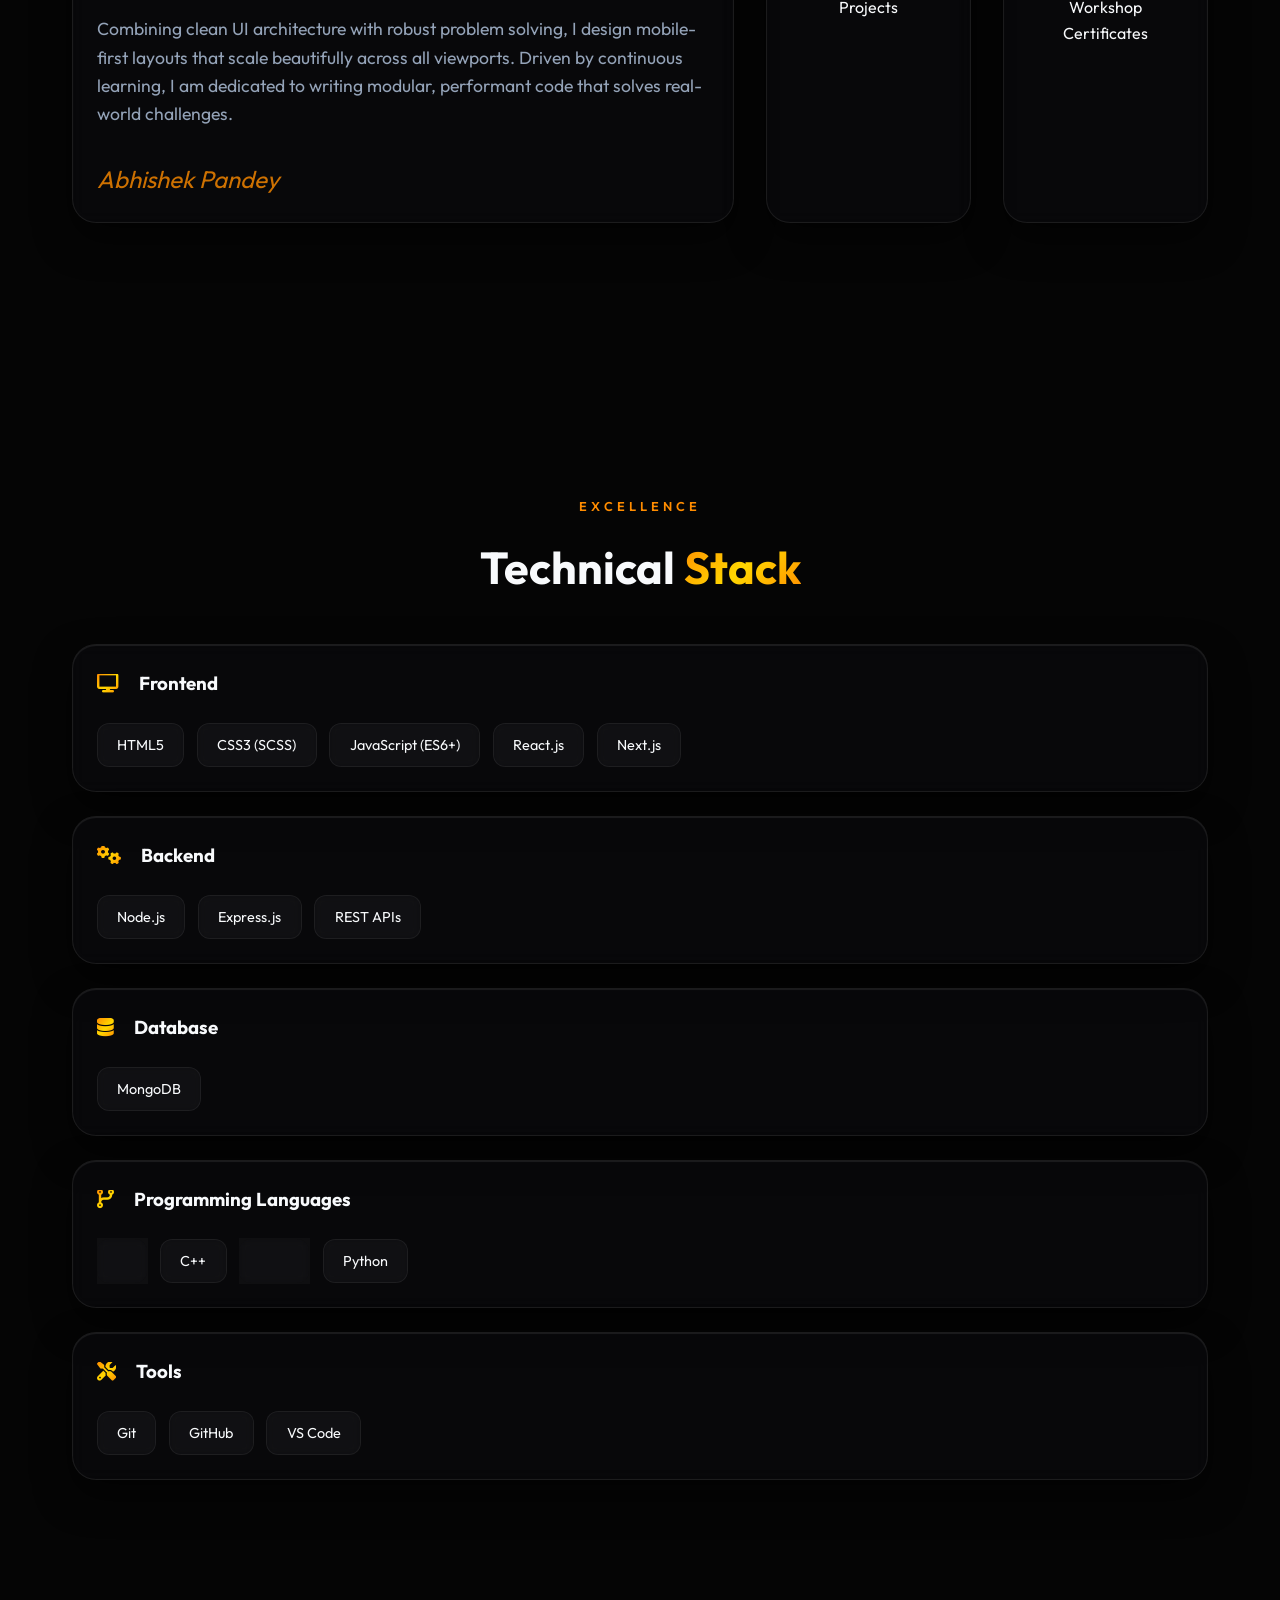
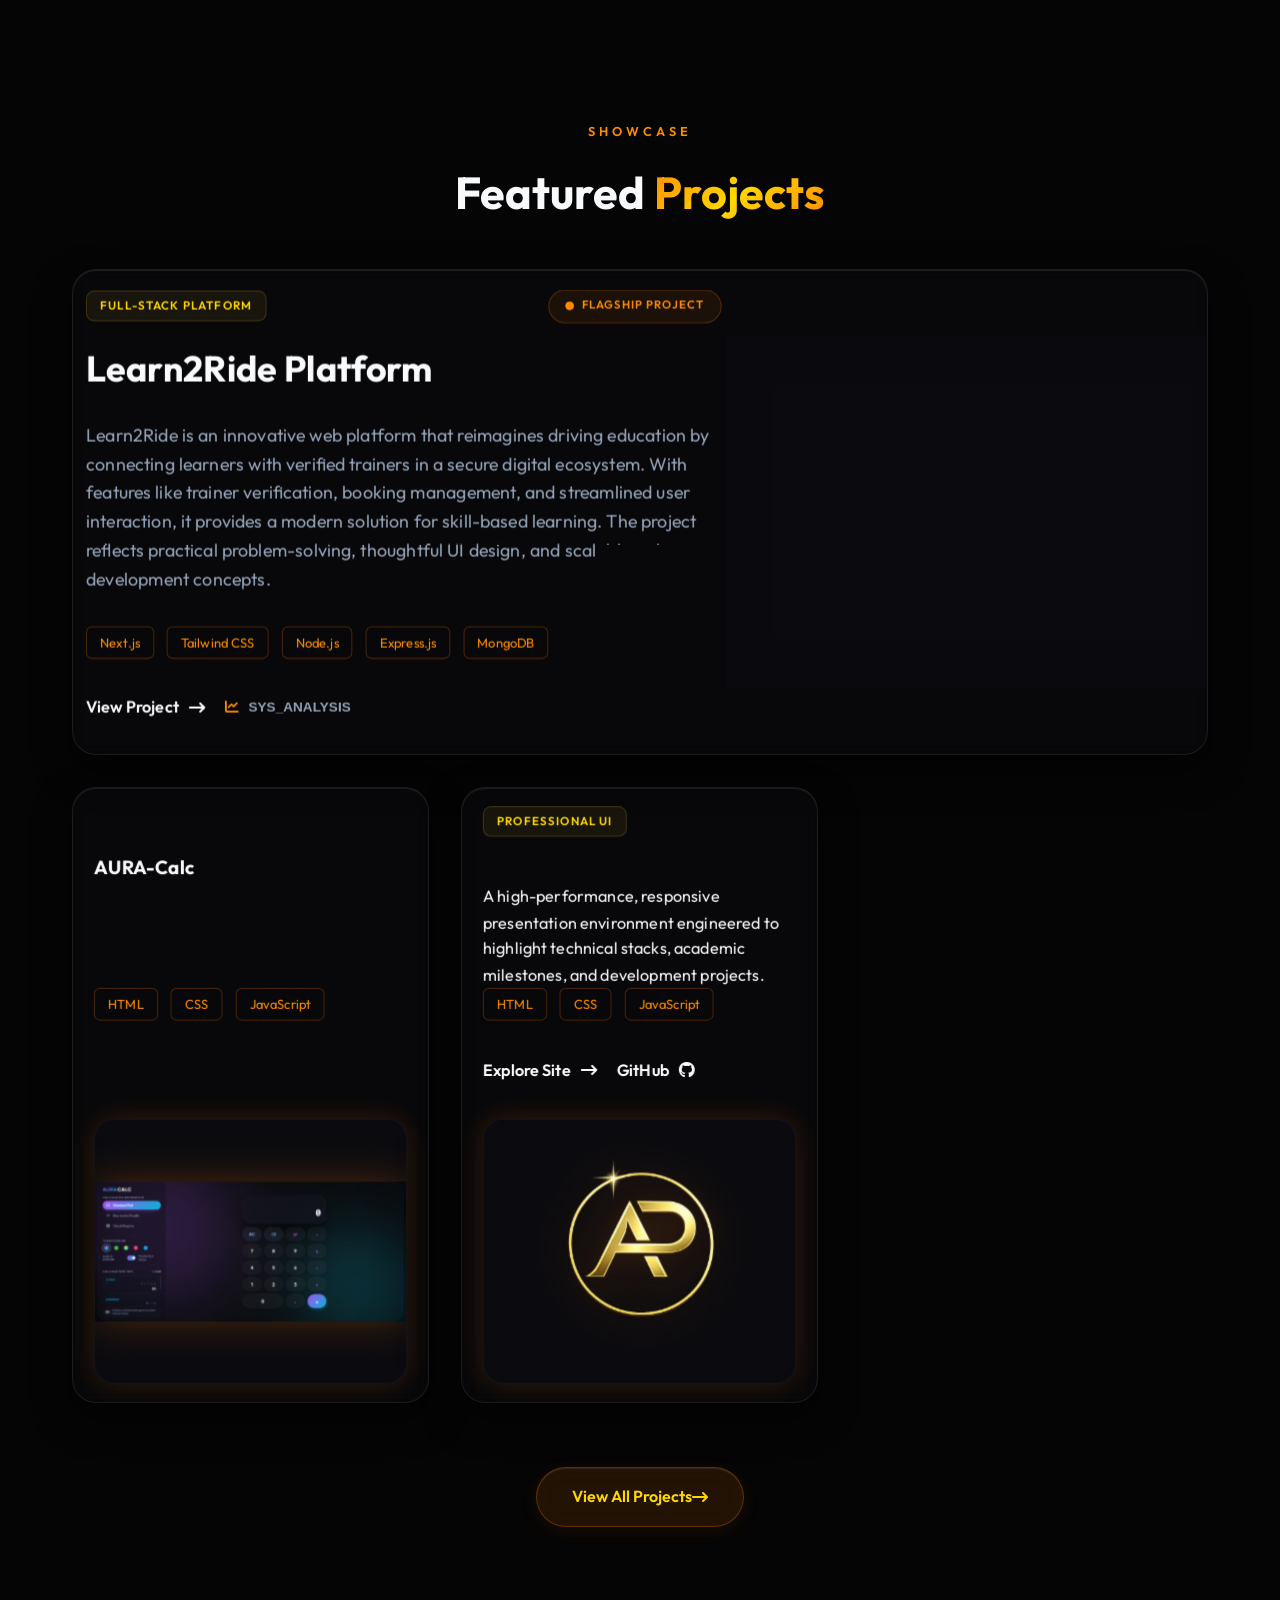
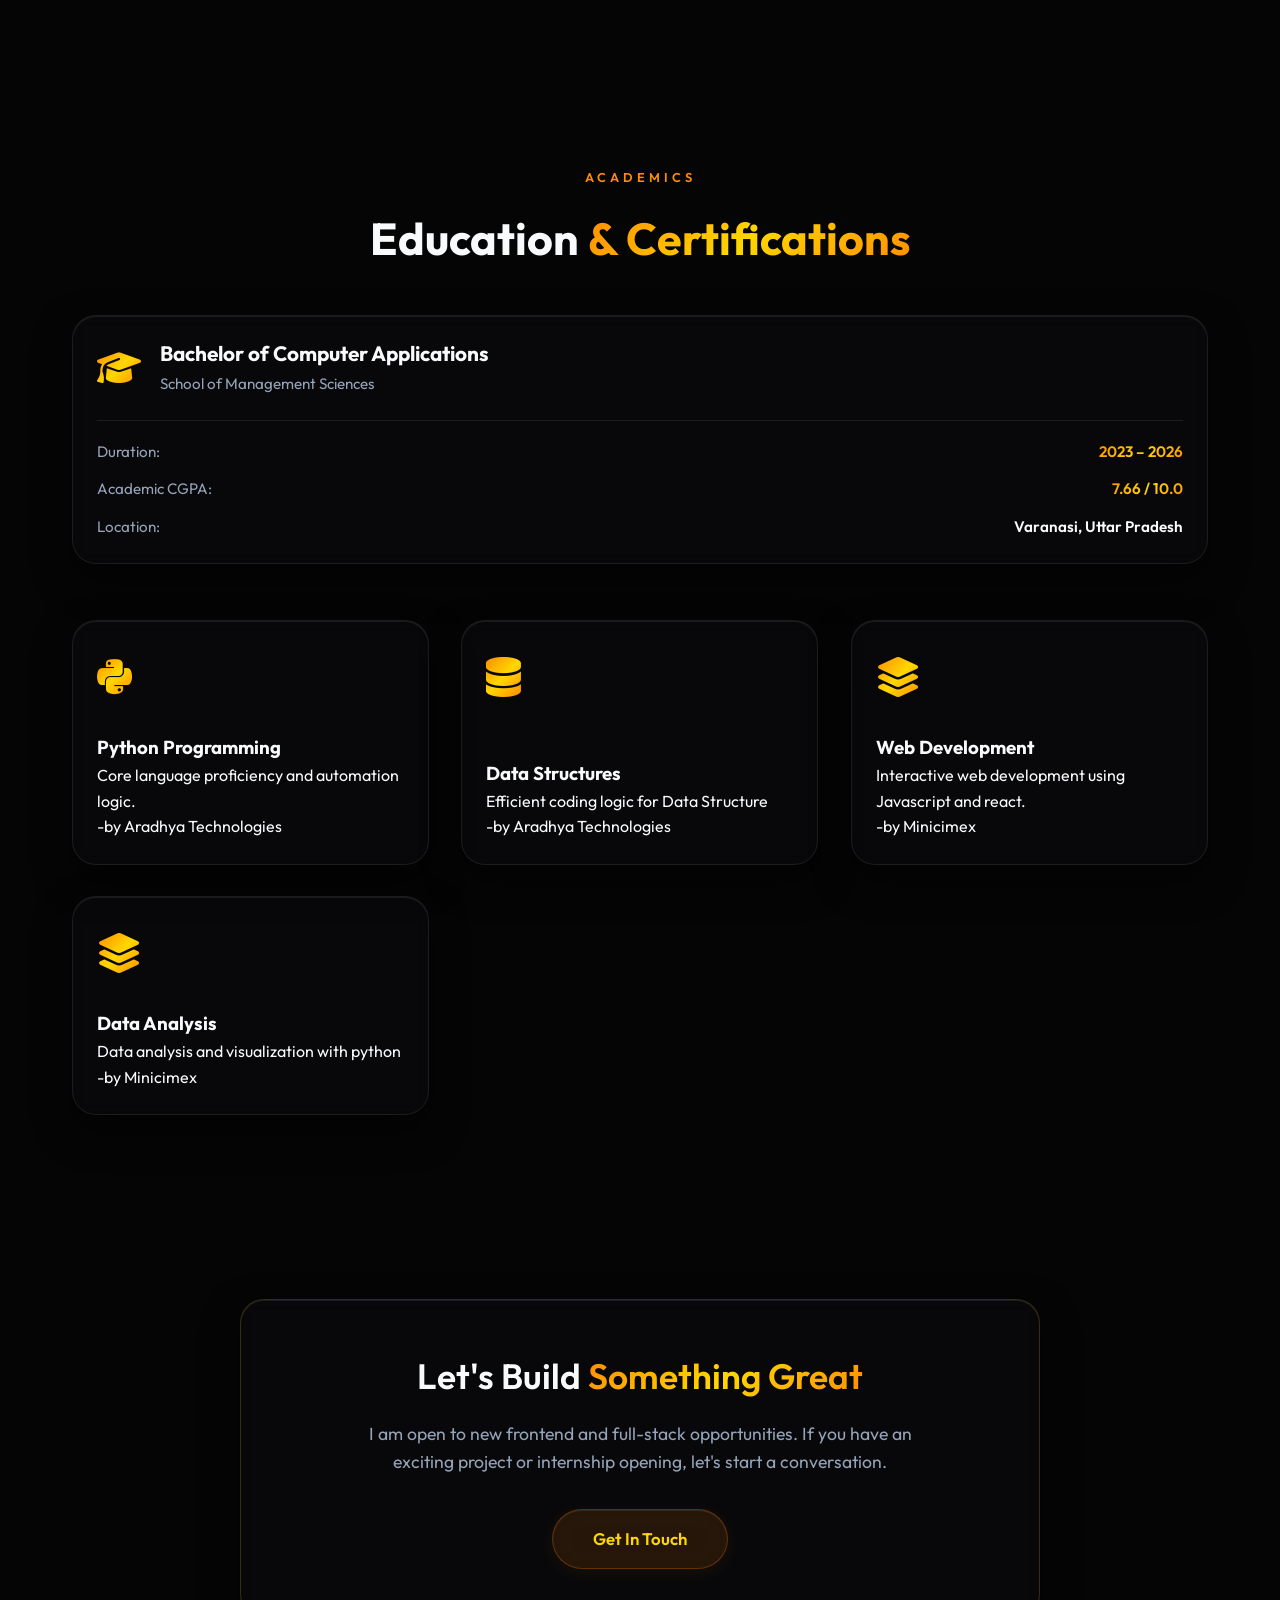
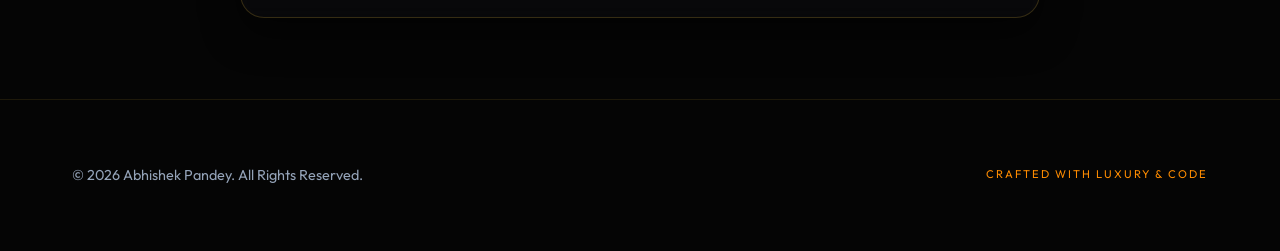
==== commit e235655a: "marks" ====
--- a/index.html
+++ b/index.html
@@ -92,15 +92,15 @@
                     
                     <div class="hero-stats-grid">
                         <div class="hero-stat-card glass-card">
-                            <span class="stat-value">4+</span>
+                            <span class="stat-value">6+</span>
                             <span class="stat-label">Projects Built</span>
                         </div>
                         <div class="hero-stat-card glass-card">
-                            <span class="stat-value">BCA 2026</span>
-                            <span class="stat-label">BCA graduate</span>
+                            <span class="stat-value">Graduation</span>
+                            <span class="stat-label">BCA 2023-26</span>
                         </div>
                         <div class="hero-stat-card glass-card">
-                            <span class="stat-value">7.5</span>
+                            <span class="stat-value">7.66</span>
                             <span class="stat-label">CGPA</span>
                         </div>
                         <div class="hero-stat-card glass-card">
@@ -109,7 +109,7 @@
                         </div>
                     </div>
 
-                    <div class="hero-buttons" style="margin-top: 2rem; display: flex; gap: 1rem; flex-wrap: wrap;">
+                    <div class="hero-buttons" style="margin-top: 2rem;">
                         <a href="projects.html" class="btn btn-gold">View Projects</a>
                         <a href="ResumeAP.pdf" download class="btn btn-outline cv-btn"><i class="fa-solid fa-download"></i> Download Resume</a>
                         <a href="https://github.com/Abhishek250805" target="_blank" rel="noopener noreferrer" class="btn btn-outline"><i class="fa-brands fa-github"></i> GitHub</a>
@@ -276,7 +276,7 @@
                             <div class="project-tech" style="margin-bottom: 1.5rem;">
                                 <span>Next.js</span><span>Tailwind CSS</span><span>Node.js</span><span>Express.js</span><span>MongoDB</span>
                             </div>
-                            <div class="project-cta" style="display: flex; gap: 1.2rem; align-items: center; flex-wrap: wrap;">
+                            <div class="project-cta">
                                 <a href="https://github.com/Abhishek250805" target="_blank" rel="noopener noreferrer" class="link-btn">View Project <i class="fa-solid fa-arrow-right-long"></i></a>
                                 <button class="btn-diag link-btn" id="btn-diagnostics" aria-expanded="false"><i class="fa-solid fa-chart-line" style="color: var(--gold);"></i> SYS_ANALYSIS</button>
                             </div>
@@ -309,7 +309,7 @@
                         </div>
                         <div class="project-cta">
                             <a href="https://abhishek250805.github.io/calculator/" target="_blank" rel="noopener noreferrer" class="link-btn">use it <i class="fa-solid fa-arrow-right-long"></i></a>
-                            <a href="https://github.com/Abhishek250805" target="_blank" rel="noopener noreferrer" class="link-btn" style="margin-left: 1.5rem;">GitHub <i class="fa-brands fa-github"></i></a>
+                            <a href="https://github.com/Abhishek250805" target="_blank" rel="noopener noreferrer" class="link-btn">GitHub <i class="fa-brands fa-github"></i></a>
                         </div>
                         <div class="project-visual" style="margin-top: 1.5rem;">
                             <div class="visual-placeholder gold-glow">
@@ -330,7 +330,7 @@
                         </div>
                         <div class="project-cta">
                             <a href="index.html" class="link-btn">Explore Site <i class="fa-solid fa-arrow-right-long"></i></a>
-                            <a href="https://github.com/Abhishek250805" target="_blank" rel="noopener noreferrer" class="link-btn" style="margin-left: 1.5rem;">GitHub <i class="fa-brands fa-github"></i></a>
+                            <a href="https://github.com/Abhishek250805" target="_blank" rel="noopener noreferrer" class="link-btn">GitHub <i class="fa-brands fa-github"></i></a>
                         </div>
                         <div class="project-visual" style="margin-top: 1.5rem;">
                             <div class="visual-placeholder gold-glow">
@@ -369,11 +369,11 @@
                             </div>
                             <div class="detail-item">
                                 <span class="label">Academic CGPA:</span>
-                                <span class="value gold-text">7.5 / 10.0</span>
+                                <span class="value gold-text">7.66 / 10.0</span>
                             </div>
                             <div class="detail-item">
                                 <span class="label">Location:</span>
-                                <span class="value">Mirzapur, Uttar Pradesh</span>
+                                <span class="value">Varanasi, Uttar Pradesh</span>
                             </div>
                         </div>
                     </div>
--- a/style.css
+++ b/style.css
@@ -124,7 +124,7 @@
     -webkit-backdrop-filter: blur(8px);
     border: 1px solid rgba(255, 255, 255, 0.08);
     border-radius: 24px;
-    padding: 1.5rem;
+    padding: 1.2rem;
     transition: var(--transition);
     transform-style: preserve-3d;
     perspective: 1000px;
@@ -164,8 +164,8 @@
 
 /* ── Navbar ─────────────────────────────────────────────────── */
 .navbar {
-    position: fixed; top: 10px; left: 50%; transform: translateX(-50%);
-    width: 95%; max-width: 1100px;
+    position: fixed; top: 10px; left: 2.5%; right: 2.5%;
+    width: auto; max-width: 1100px;
     background: rgba(11, 11, 15, 0.60);
     backdrop-filter: blur(14px);
     -webkit-backdrop-filter: blur(14px);
@@ -199,47 +199,46 @@
 .menu-toggle.active .bar:nth-child(1) { transform: translateY(4px) rotate(45deg); }
 .menu-toggle.active .bar:nth-child(2) { transform: translateY(-4px) rotate(-45deg); }
 
-/* Mobile Menu Dropdown as base styling */
+/* Mobile Menu Full-Screen Slide-in Overlay */
 .nav-links {
     display: flex;
     flex-direction: column;
-    position: absolute;
-    top: 85px;
-    left: 5%;
-    width: 90%;
-    background: rgba(10, 10, 10, 0.96);
+    justify-content: center;
+    align-items: center;
+    position: fixed;
+    top: 0;
+    right: -100%;
+    width: 100%;
+    height: 100vh;
+    background: rgba(10, 10, 10, 0.98);
     backdrop-filter: blur(20px);
     -webkit-backdrop-filter: blur(20px);
-    border: 1px solid rgba(212, 175, 55, 0.15);
-    border-radius: 20px;
-    padding: 2rem 1.5rem;
-    gap: 1.2rem;
+    border: none;
+    border-radius: 0;
+    padding: 2rem;
+    gap: 2rem;
     text-align: center;
-    box-shadow: 0 18px 38px rgba(0,0,0,.55), 0 0 25px rgba(212, 175, 55, 0.05);
+    box-shadow: none;
     z-index: 1002;
     list-style: none;
-    
-    /* Smooth transitions */
-    opacity: 0;
-    transform: translateY(-20px) scale(0.95);
-    pointer-events: none;
-    transition: opacity 0.4s cubic-bezier(0.16, 1, 0.3, 1), transform 0.4s cubic-bezier(0.16, 1, 0.3, 1);
+    transition: right 0.4s cubic-bezier(0.16, 1, 0.3, 1);
 }
 .nav-links.active {
-    opacity: 1;
-    transform: translateY(0) scale(1);
-    pointer-events: auto;
+    right: 0;
 }
 .nav-links a {
-    display: block;
+    display: flex;
+    align-items: center;
+    justify-content: center;
+    min-height: 48px;
     padding: 0.8rem 0;
-    font-size: 1.05rem;
+    font-size: 1.3rem;
     color: var(--text-muted);
     text-decoration: none;
-    font-weight: 500;
+    font-weight: 600;
     transition: var(--transition);
     text-transform: uppercase;
-    letter-spacing: 1px;
+    letter-spacing: 2px;
     position: relative;
     width: 100%;
 }
@@ -268,8 +267,8 @@
 .hero-right { flex: 1; }
 .profile-pic-container {
     position: relative;
-    width: clamp(160px, 45vw, 200px);
-    height: clamp(160px, 45vw, 200px);
+    width: 140px;
+    height: 140px;
     border-radius: 50%;
     overflow: hidden;
     border: 4px solid var(--gold);
@@ -292,13 +291,13 @@
     letter-spacing: 2px;
     margin-bottom: 1.5rem;
 }
-.name { font-size: clamp(2.2rem, 6vw, 4.5rem); font-weight: 700; line-height: 1.1; margin-bottom: 1rem; letter-spacing: clamp(-2px, -0.2vw, -3px); }
-.title  { font-size: clamp(1.1rem, 2.5vw, 1.6rem); color: var(--text-muted); font-weight: 400; margin-bottom: 1.5rem; }
+.name { font-size: 1.85rem; font-weight: 700; line-height: 1.2; margin-bottom: 1rem; letter-spacing: -1px; }
+.title  { font-size: 1.05rem; color: var(--text-muted); font-weight: 400; margin-bottom: 1.5rem; }
 .tagline {
     max-width: 550px;
     margin: 0 auto 2rem;
     color: var(--text-muted);
-    font-size: clamp(0.92rem, 1.8vw, 1.05rem);
+    font-size: 0.95rem;
     line-height: 1.6;
     text-align: center;
 }
@@ -308,6 +307,12 @@
     gap: .8rem;
     width: 100%;
     justify-content: center;
+}
+.resume-cta-buttons {
+    display: flex;
+    flex-direction: column;
+    gap: 0.8rem;
+    width: 100%;
 }
 
 /* ── Buttons (min touch target: 48px) ────────────────────────── */
@@ -339,7 +344,7 @@
 @media (max-height: 600px) { .scroll-indicator { display: none; } }
 
 /* ── Status Pulse ───────────────────────────────────────────── */
-.status-badge-container { display: flex; align-items: center; gap: 1rem; margin-bottom: 1.5rem; justify-content: center; }
+.status-badge-container { display: flex; flex-wrap: wrap; align-items: center; gap: 1rem; margin-bottom: 1.5rem; justify-content: center; }
 .status-badge-container .badge-premium { margin-bottom: 0; }
 .pulse-indicator { position: relative; width: 12px; height: 12px; }
 .pulse-indicator .dot { display: block; width: 100%; height: 100%; background: #4ade80; border-radius: 50%; }
@@ -350,7 +355,19 @@
 .tech-marquee-section { padding: 60px 0; background: rgba(255,255,255,0.016); border-top: 1px solid var(--glass-border); border-bottom: 1px solid var(--glass-border); overflow: hidden; position: relative; }
 .marquee-wrapper { display: flex; width: 100%; }
 .marquee-content { display: flex; gap: 30px; animation: marqueeScroll 40s linear infinite; white-space: nowrap; will-change: transform; }
-.tech-card { background: rgba(255,255,255,0.03); backdrop-filter: blur(8px); border: 1px solid rgba(255,255,255,0.07); padding: .8rem 2rem; border-radius: 12px; color: var(--gold); font-size: 1.1rem; font-weight: 500; letter-spacing: 1px; transition: var(--transition); box-shadow: 0 4px 15px rgba(0,0,0,0.15); }
+.tech-card {
+    background: rgba(255,255,255,0.03);
+    backdrop-filter: blur(8px);
+    border: 1px solid rgba(255,255,255,0.07);
+    padding: .6rem 1.2rem;
+    border-radius: 12px;
+    color: var(--gold);
+    font-size: 0.9rem;
+    font-weight: 500;
+    letter-spacing: 1px;
+    transition: var(--transition);
+    box-shadow: 0 4px 15px rgba(0,0,0,0.15);
+}
 .tech-card:hover { border-color: rgba(255,122,0,0.38); background: rgba(255,122,0,0.10); transform: translateY(-5px) scale(1.02); box-shadow: 0 8px 22px rgba(255,122,0,0.14); }
 @keyframes marqueeScroll { 0% { transform: translate3d(0,0,0); } 100% { transform: translate3d(calc(-50% - 15px),0,0); } }
 .marquee-wrapper:hover .marquee-content { animation-play-state: paused; }
@@ -364,12 +381,21 @@
 .about-grid { display: grid; grid-template-columns: 1fr; gap: 2rem; }
 .about-text p { margin-bottom: 1.5rem; color: var(--text-muted); font-size: 1.1rem; }
 .signature { font-size: 1.5rem; color: var(--gold); margin-top: 2rem; font-style: italic; opacity: .8; }
-.about-stats { display: flex; flex-direction: row; flex-wrap: wrap; justify-content: center; gap: 1.5rem; }
-.stat-card { flex: 1 1 140px; text-align: center; }
+.about-stats {
+    display: grid;
+    grid-template-columns: repeat(auto-fit, minmax(140px, 1fr));
+    gap: 1.5rem;
+    width: 100%;
+}
+.stat-card { text-align: center; padding: 1.5rem; }
 .stat-card h3 { font-size: 2.5rem; color: var(--gold); margin-bottom: .5rem; }
 
 /* ── Skills ─────────────────────────────────────────────────── */
-.skills-container { display: grid; grid-template-columns: repeat(auto-fit, minmax(250px,1fr)); gap: 1.5rem; }
+.skills-container {
+    display: grid;
+    grid-template-columns: 1fr;
+    gap: 1.5rem;
+}
 .skill-category h3 { margin-bottom: 1.5rem; display: flex; align-items: center; gap: 10px; }
 .skill-tags { display: flex; flex-wrap: wrap; gap: .8rem; }
 .skill-tag { background: rgba(255,255,255,0.032); backdrop-filter: blur(5px); border: 1px solid rgba(255,255,255,0.06); padding: .6rem 1.2rem; border-radius: 12px; font-size: .9rem; transition: var(--transition); }
@@ -404,8 +430,23 @@
 .project-badge { display: inline-block; padding: .3rem .8rem; background: rgba(212,175,55,0.08); border: 1px solid rgba(212,175,55,0.22); border-radius: 8px; font-size: .72rem; color: var(--gold-glow); font-weight: 600; text-transform: uppercase; letter-spacing: 1px; }
 .project-info h3 { font-size: 2.2rem; margin-bottom: 1.5rem; }
 .project-info p { color: var(--text-muted); margin-bottom: 2rem; font-size: 1.1rem; }
-.project-tech { display: flex; gap: 1rem; margin-bottom: 2.5rem; }
+.project-tech {
+    display: flex;
+    flex-wrap: wrap;
+    gap: 0.5rem 0.8rem;
+    margin-bottom: 2.5rem;
+}
 .project-tech span { font-size: .8rem; color: var(--gold); padding: .3rem .8rem; border: 1px solid rgba(255,122,0,0.28); border-radius: 6px; }
+.project-cta {
+    display: flex;
+    flex-direction: column;
+    gap: 1rem;
+    width: 100%;
+}
+.project-cta .link-btn, .project-cta .btn-diag {
+    width: 100%;
+    margin-left: 0 !important;
+}
 .link-btn { color: var(--text-primary); text-decoration: none; font-weight: 600; display: inline-flex; align-items: center; gap: 10px; transition: var(--transition); min-height: 48px; }
 .link-btn:hover { color: var(--gold); gap: 15px; }
 .visual-placeholder { width: 100%; height: clamp(160px, 25vw, 260px); background: rgba(15,15,22,0.42); backdrop-filter: blur(8px); -webkit-backdrop-filter: blur(8px); border-radius: 20px; display: flex; align-items: center; justify-content: center; font-size: 1.5rem; font-weight: 600; color: var(--gold); border: 1px solid rgba(255,255,255,0.06); overflow: hidden; }
@@ -934,12 +975,30 @@
 /* ── Progressive Responsiveness (min-width queries) ─────────── */
 
 /* Tablet viewports and above (>= 768px) */
+/* Tablet viewports and above (>= 480px) */
+@media (min-width: 480px) {
+    .hero-stats-grid {
+        grid-template-columns: repeat(2, 1fr);
+    }
+    .project-cta {
+        flex-direction: row;
+        flex-wrap: wrap;
+        align-items: center;
+        gap: 1.2rem;
+    }
+    .project-cta .link-btn, .project-cta .btn-diag {
+        width: auto;
+    }
+}
+
+/* Tablet viewports and above (>= 768px) */
 @media (min-width: 768px) {
     .container { padding: 0 2rem; }
     .section   { padding: 100px 0; }
+    .glass-card { padding: 1.5rem; }
     
     /* Navbar transition to desktop header */
-    .navbar { top: 20px; width: 90%; }
+    .navbar { top: 20px; left: 50%; transform: translateX(-50%); width: 90%; }
     .nav-container { padding: 0 2rem; }
     .logo img { height: 60px; }
     .menu-toggle { display: none; }
@@ -949,6 +1008,8 @@
         flex-direction: row;
         gap: 2.5rem;
         width: auto;
+        height: auto;
+        right: auto;
         background: none;
         backdrop-filter: none;
         -webkit-backdrop-filter: none;
@@ -959,12 +1020,14 @@
         transform: none;
         pointer-events: auto;
         z-index: auto;
+        transition: none;
     }
     .nav-links a {
         font-size: .9rem;
         color: var(--text-muted);
         width: auto;
         padding: 0;
+        min-height: auto;
     }
     .nav-links a::after {
         content: ''; position: absolute; bottom: -6px; left: 0; width: 100%; height: 2px;
@@ -981,12 +1044,15 @@
     .hero-right { text-align: left; }
     .status-badge-container { justify-content: flex-start; }
     .hero-buttons { flex-direction: row; gap: 1.5rem; width: auto; justify-content: flex-start; }
+    .resume-cta-buttons { flex-direction: row; gap: 1.5rem; width: auto; }
     .btn { width: auto; }
-    .tagline { margin: 0 0 2.5rem; text-align: left; }
+    .name { font-size: clamp(2.2rem, 6vw, 4.5rem); letter-spacing: clamp(-2px, -0.2vw, -3px); line-height: 1.1; }
+    .title { font-size: clamp(1.1rem, 2.5vw, 1.6rem); }
+    .tagline { font-size: clamp(0.92rem, 1.8vw, 1.05rem); margin: 0 0 2.5rem; text-align: left; }
     
     /* About */
     .about-grid { grid-template-columns: 1.5fr 1fr; }
-    .about-stats { flex-direction: column; gap: 2rem; }
+    .about-stats { grid-template-columns: 1fr; gap: 2rem; }
     .stat-card { padding: 2.5rem; }
     
     /* Projects & Certificates */
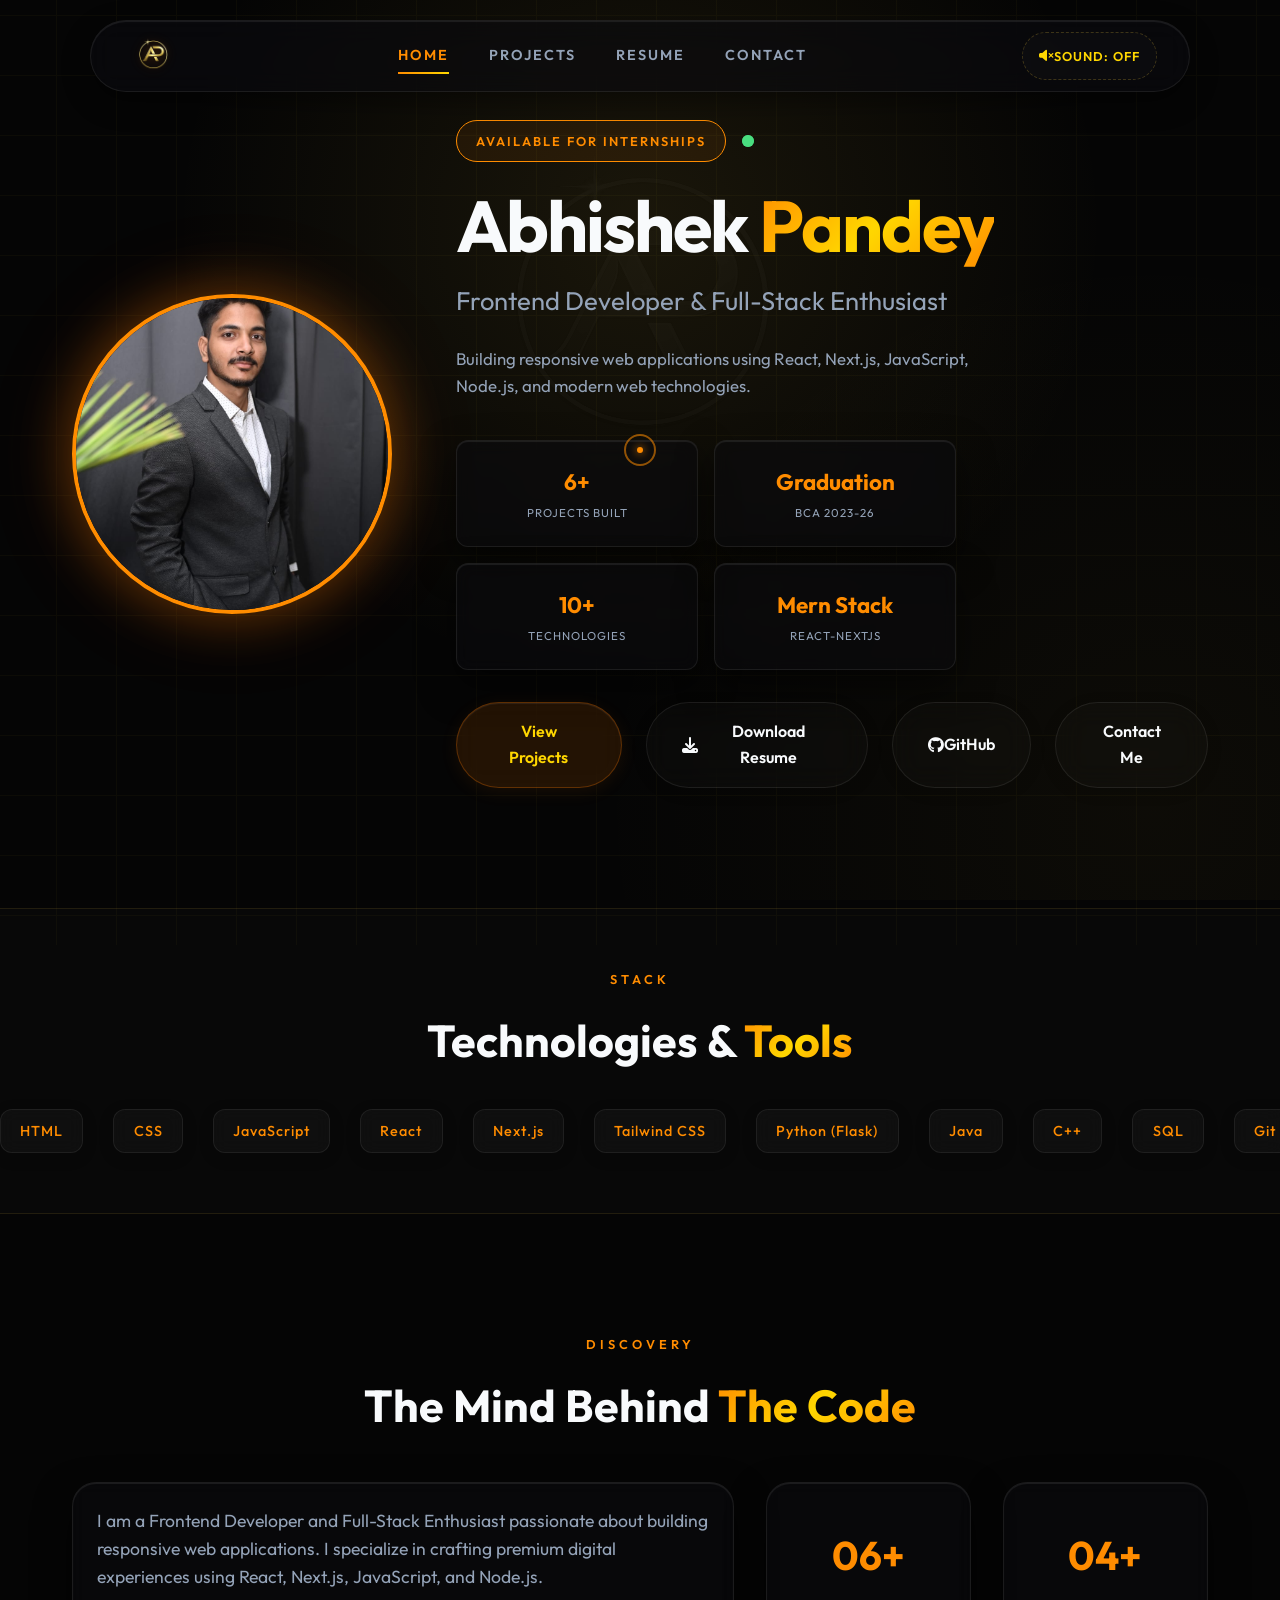
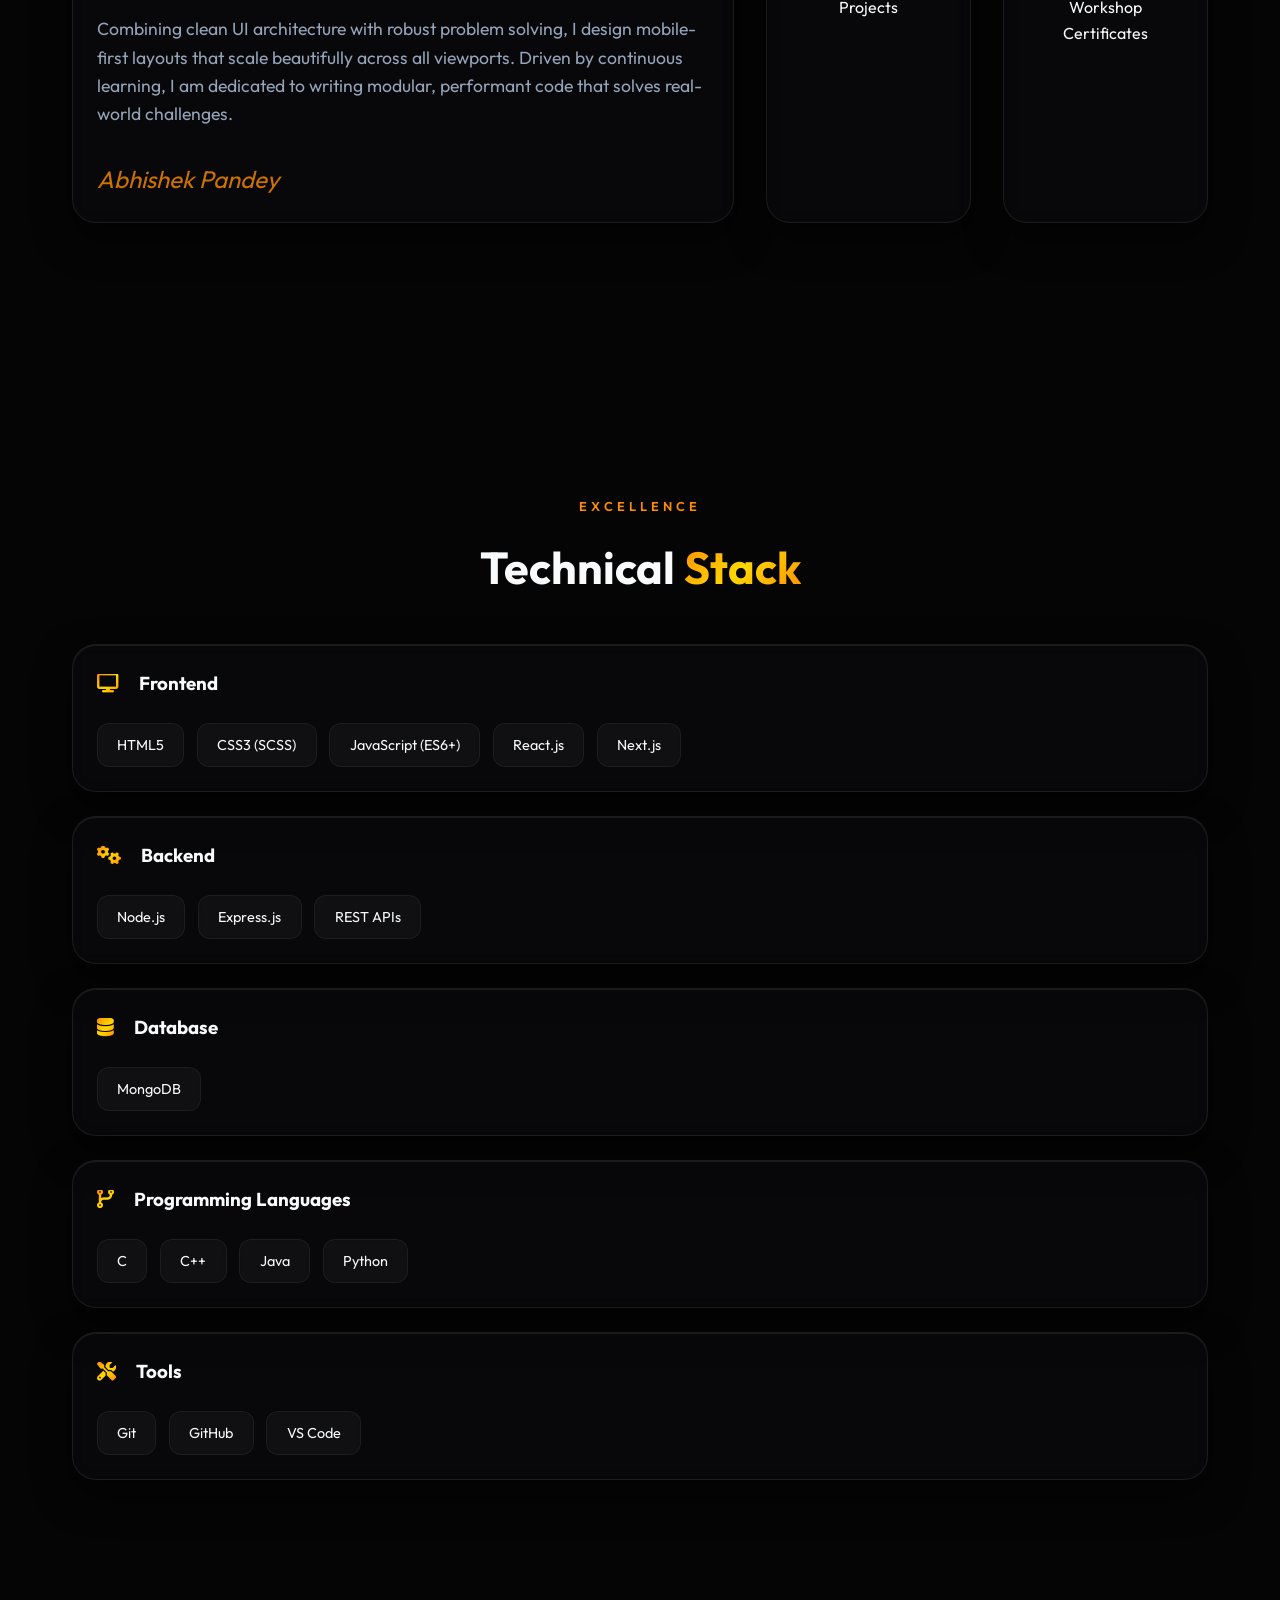
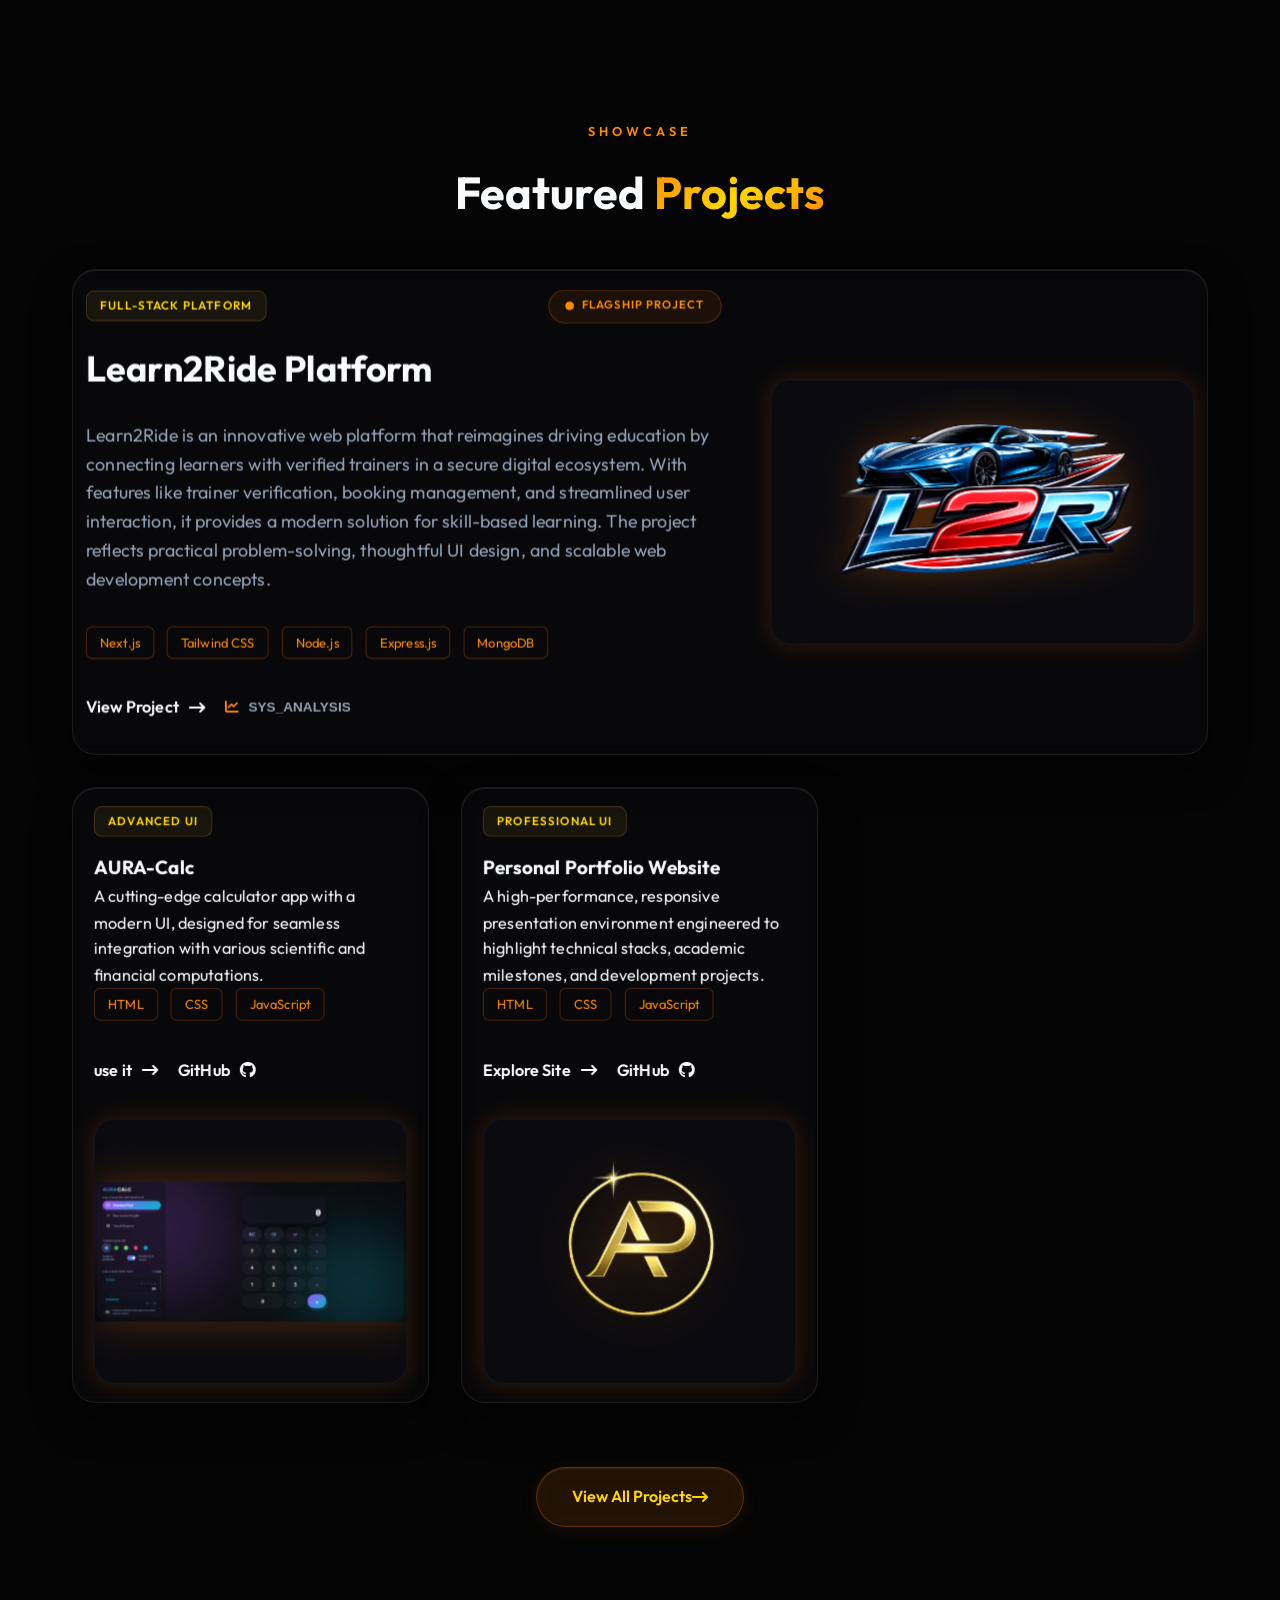
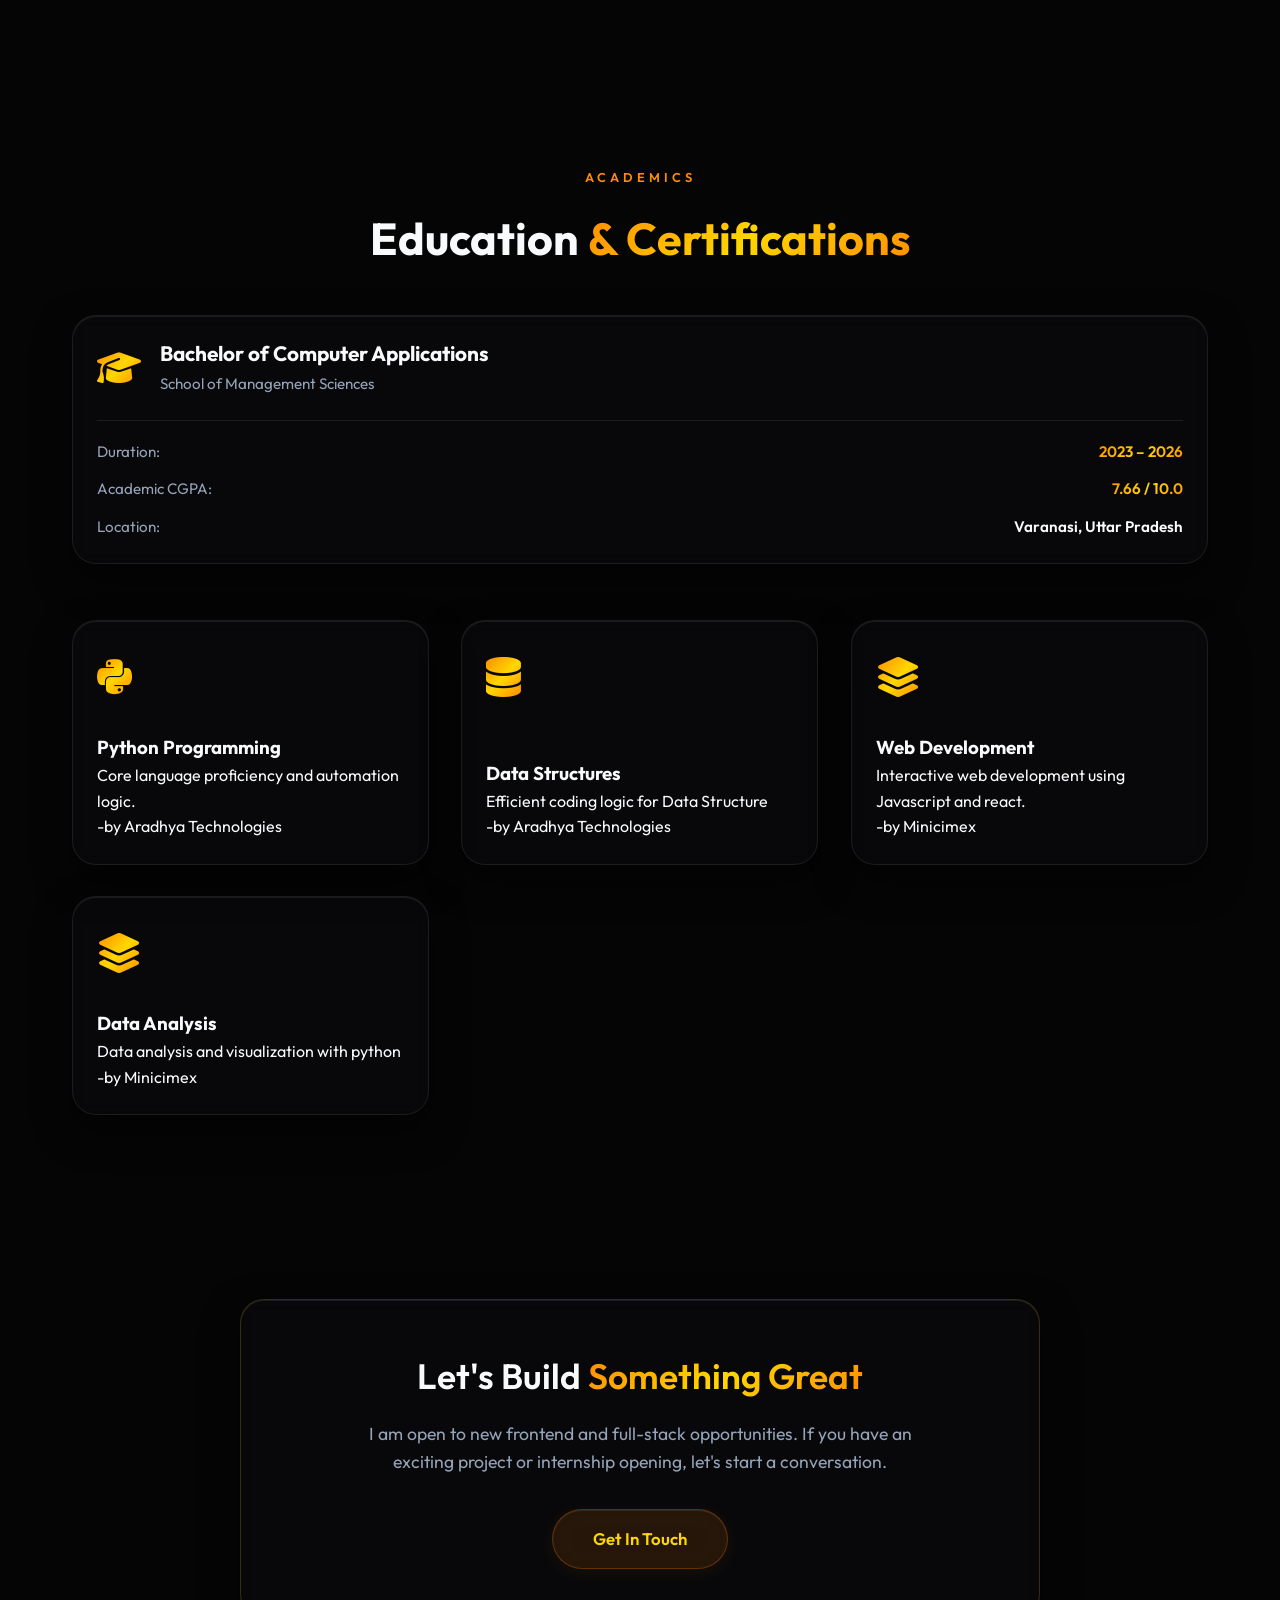
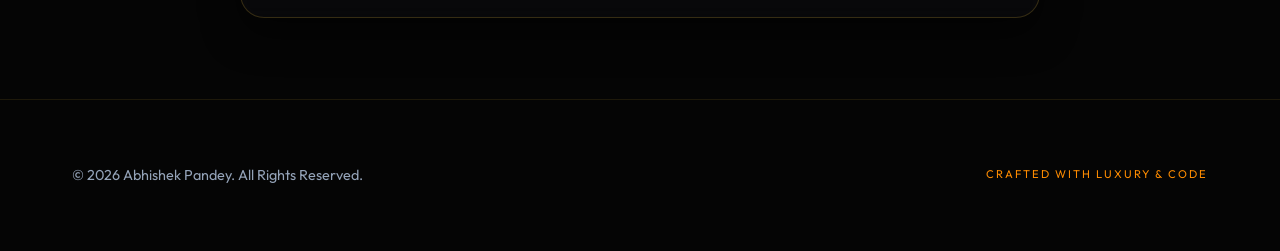
==== commit 0e2f0917: "some data" ====
--- a/index.html
+++ b/index.html
@@ -100,12 +100,12 @@
                             <span class="stat-label">BCA 2023-26</span>
                         </div>
                         <div class="hero-stat-card glass-card">
-                            <span class="stat-value">7.66</span>
-                            <span class="stat-label">CGPA</span>
+                            <span class="stat-value">10+</span>
+                            <span class="stat-label">Technologies</span>
                         </div>
                         <div class="hero-stat-card glass-card">
-                            <span class="stat-value">React</span>
-                            <span class="stat-label">Next.js Developer</span>
+                            <span class="stat-value">Mern Stack</span>
+                            <span class="stat-label">React-NextJS</span>
                         </div>
                     </div>
 
@@ -191,7 +191,7 @@
                             <p>Projects</p>
                         </div>
                         <div class="stat-card glass-card reveal">
-                            <h3>03+</h3>
+                            <h3>04+</h3>
                             <p>Workshop Certificates</p>
                         </div>
                     </div>
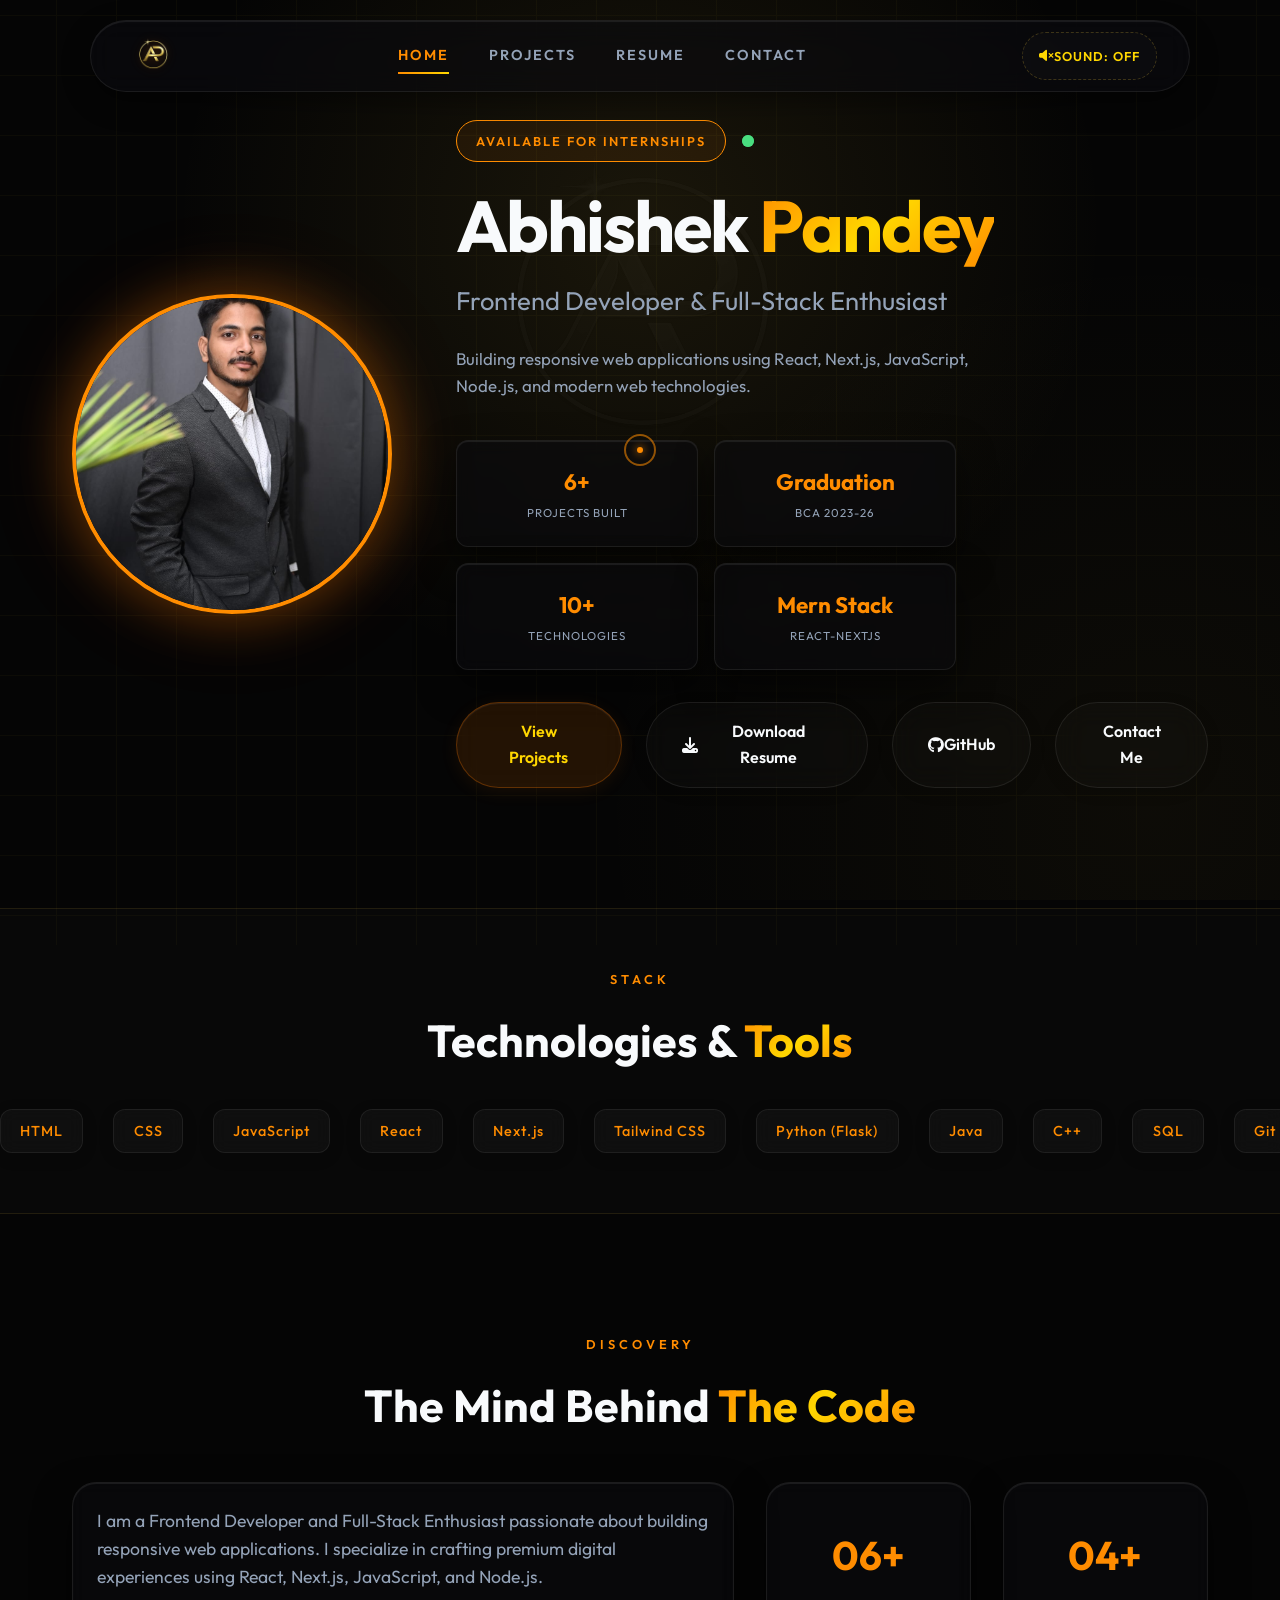
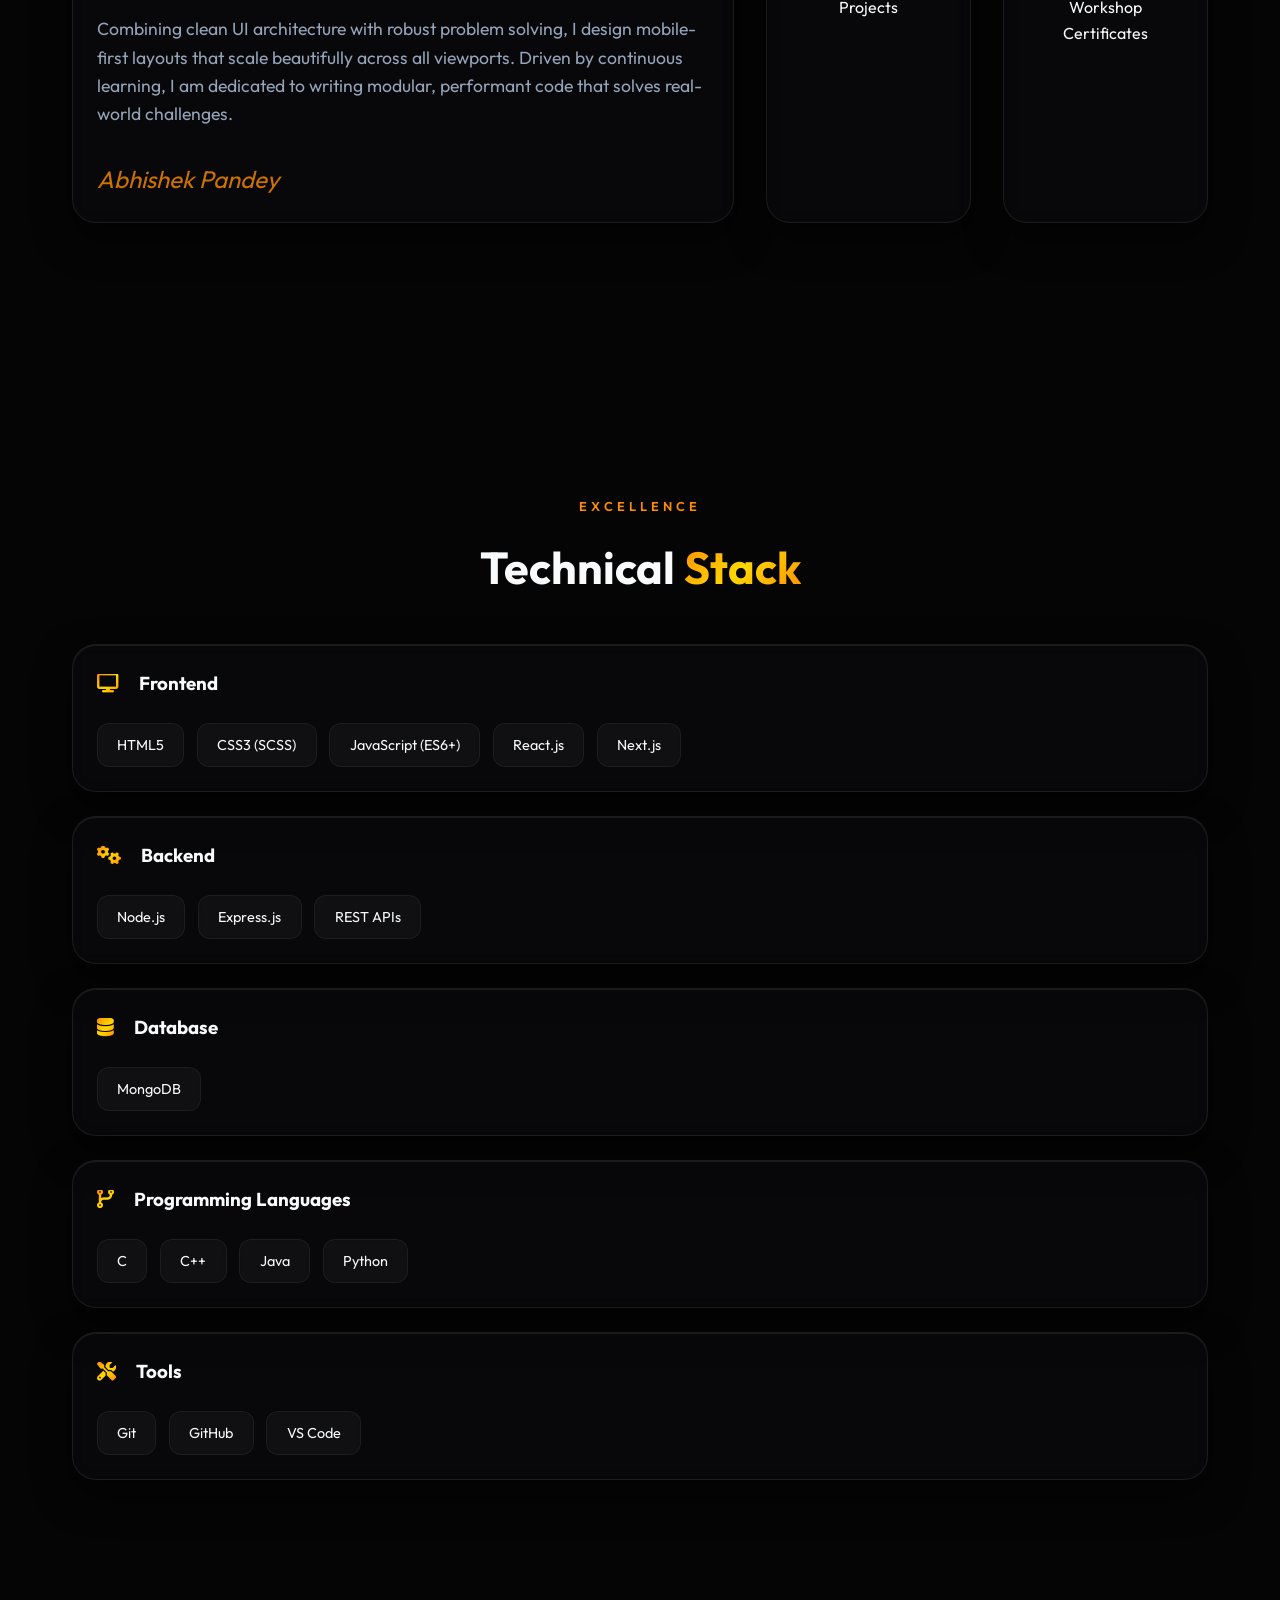
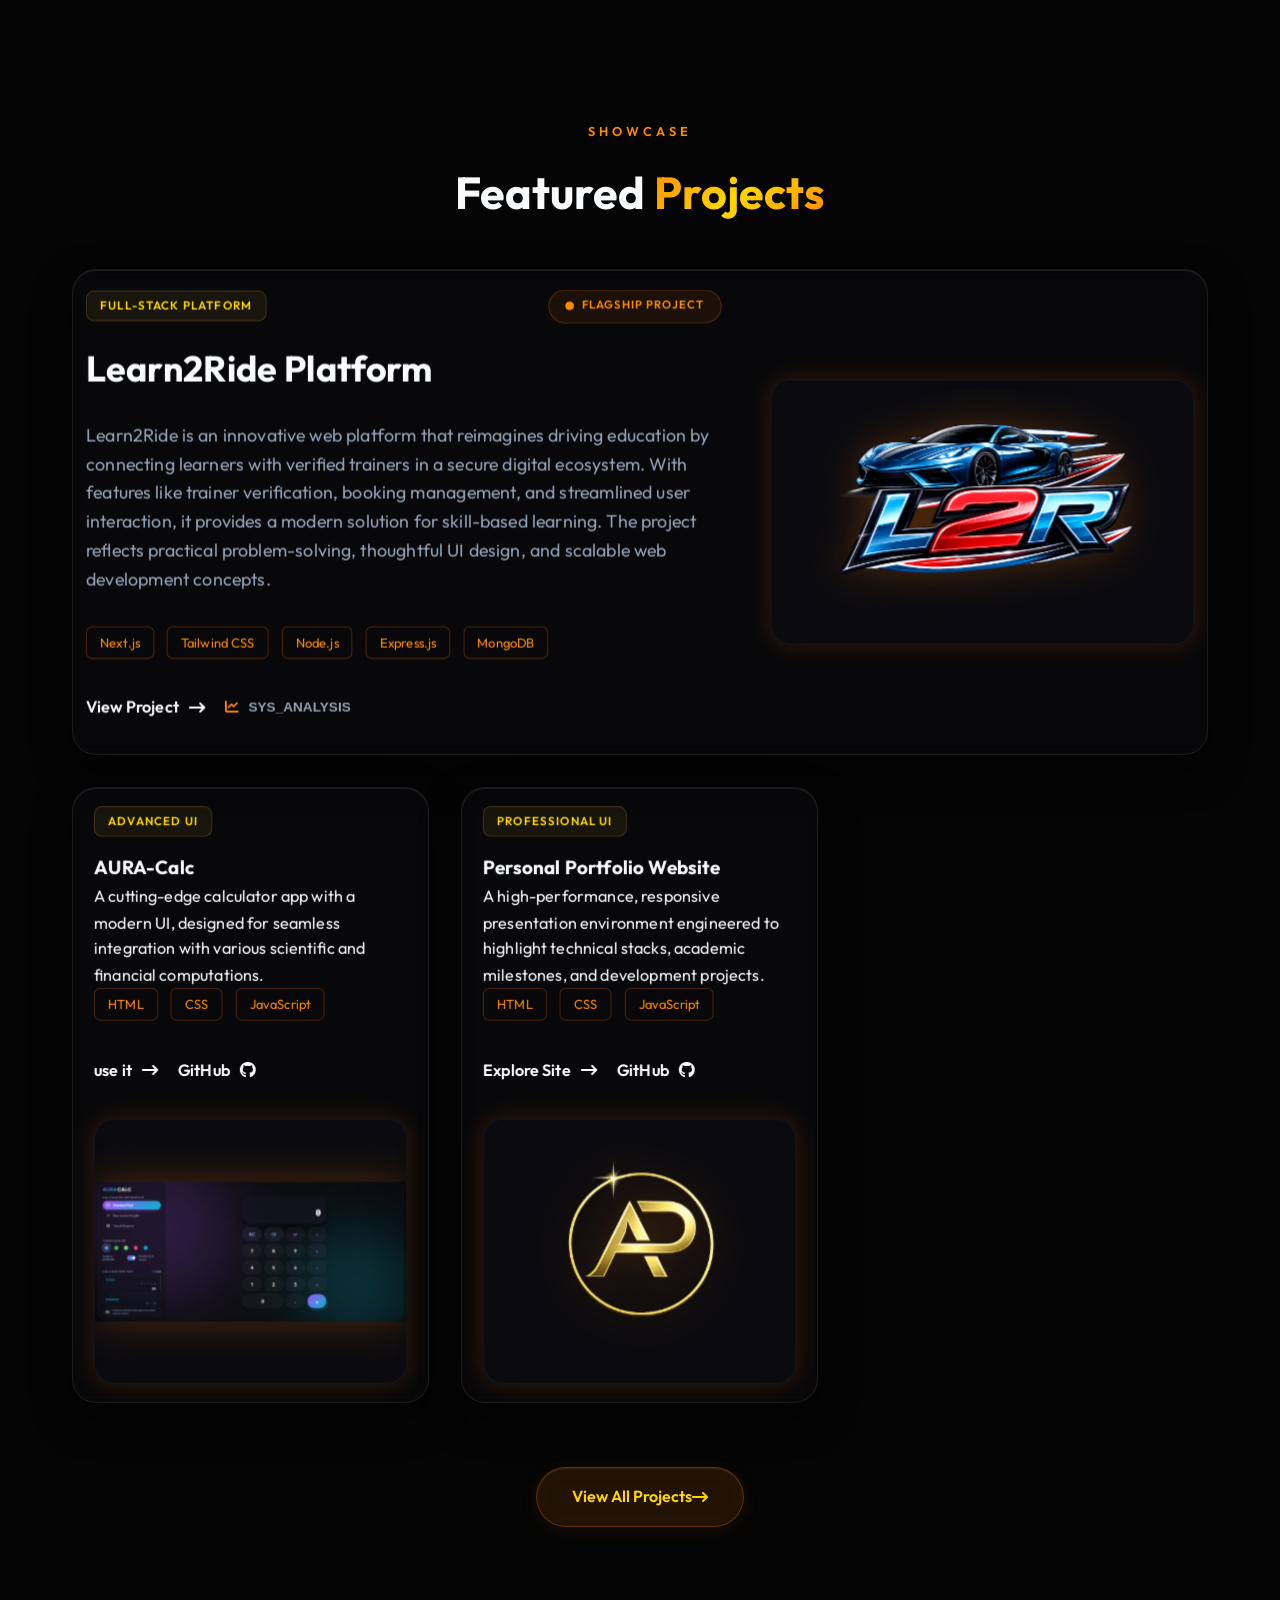
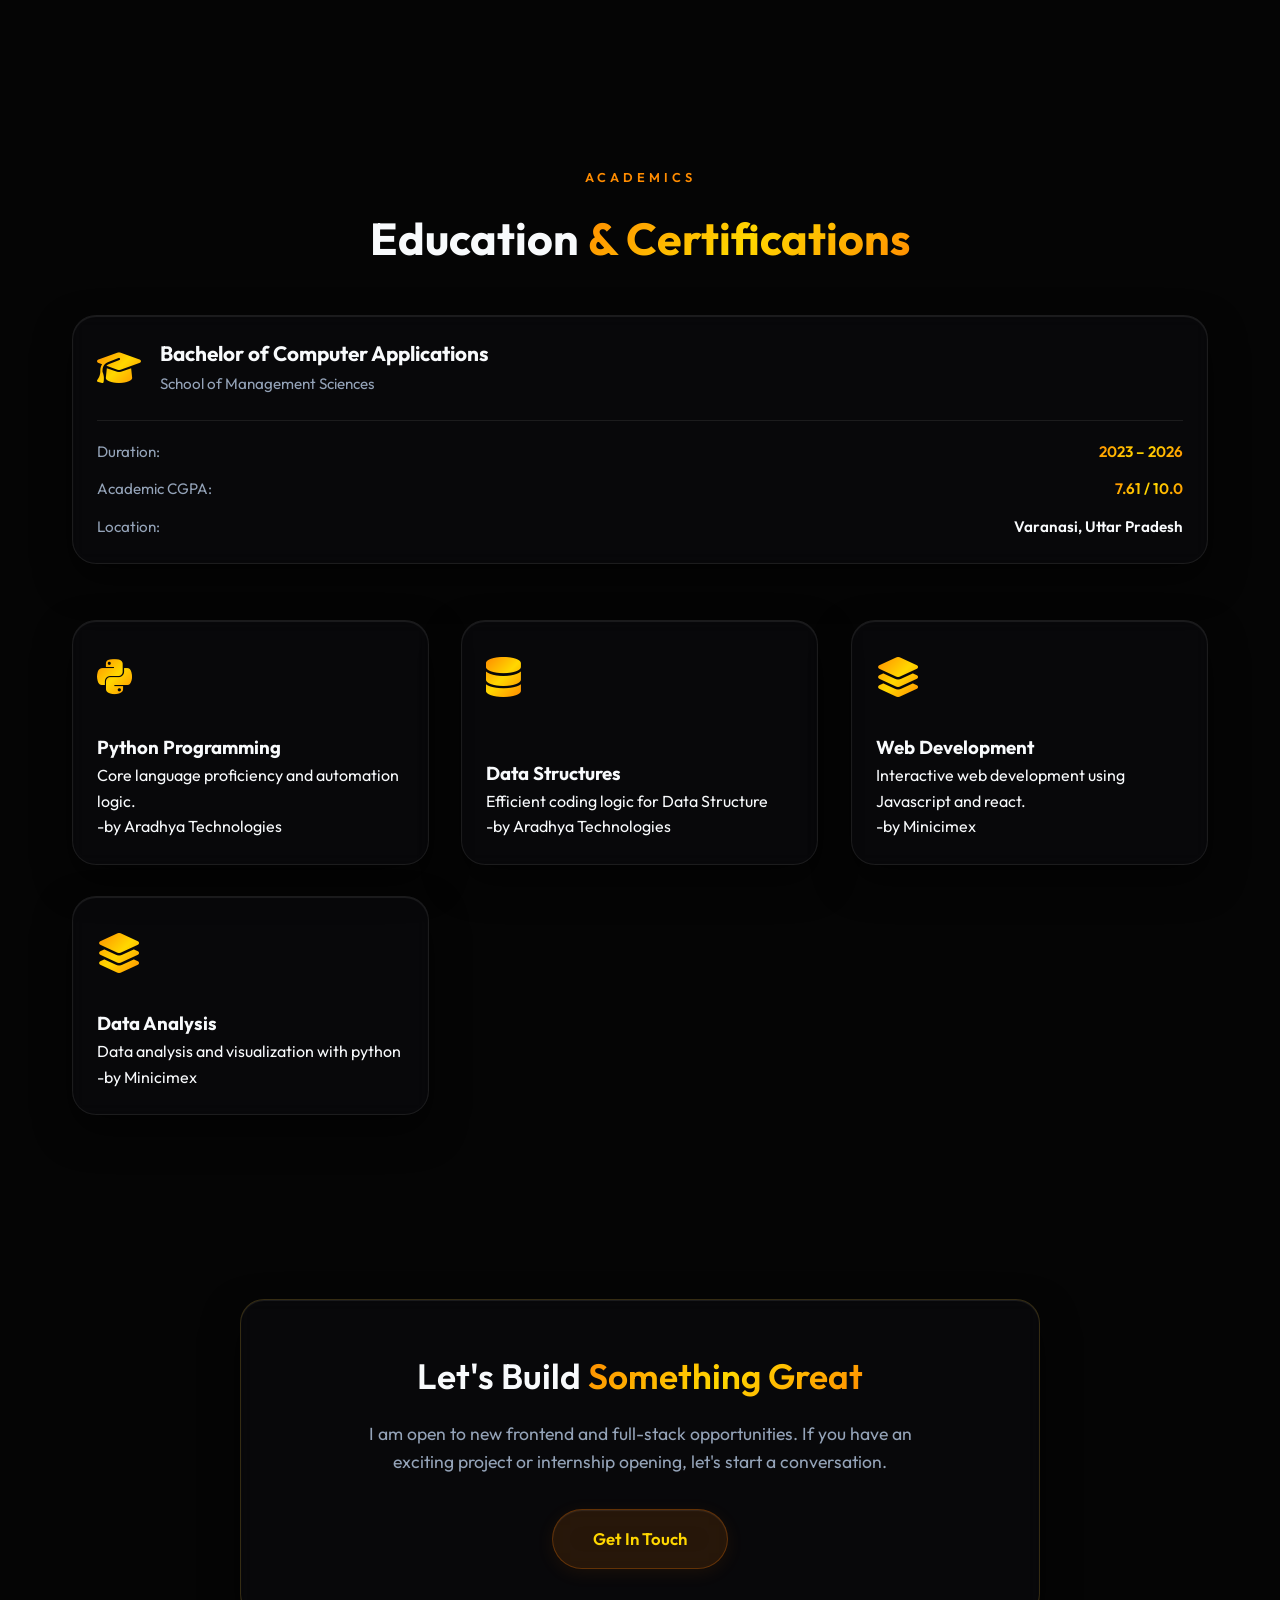
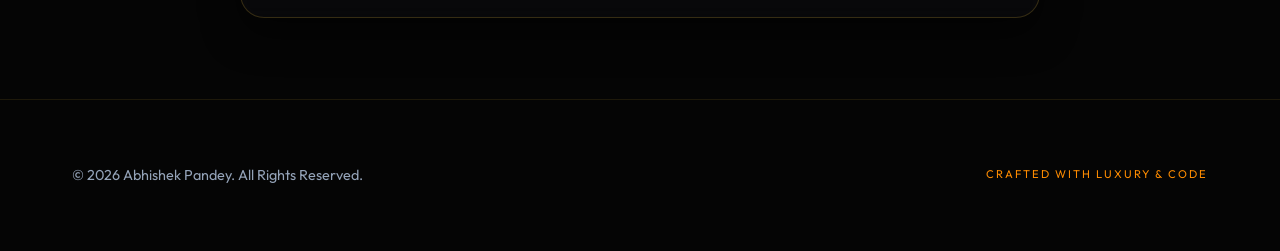
==== commit 47873f61: "updATED" ====
--- a/index.html
+++ b/index.html
@@ -369,7 +369,7 @@
                             </div>
                             <div class="detail-item">
                                 <span class="label">Academic CGPA:</span>
-                                <span class="value gold-text">7.66 / 10.0</span>
+                                <span class="value gold-text">7.61 / 10.0</span>
                             </div>
                             <div class="detail-item">
                                 <span class="label">Location:</span>
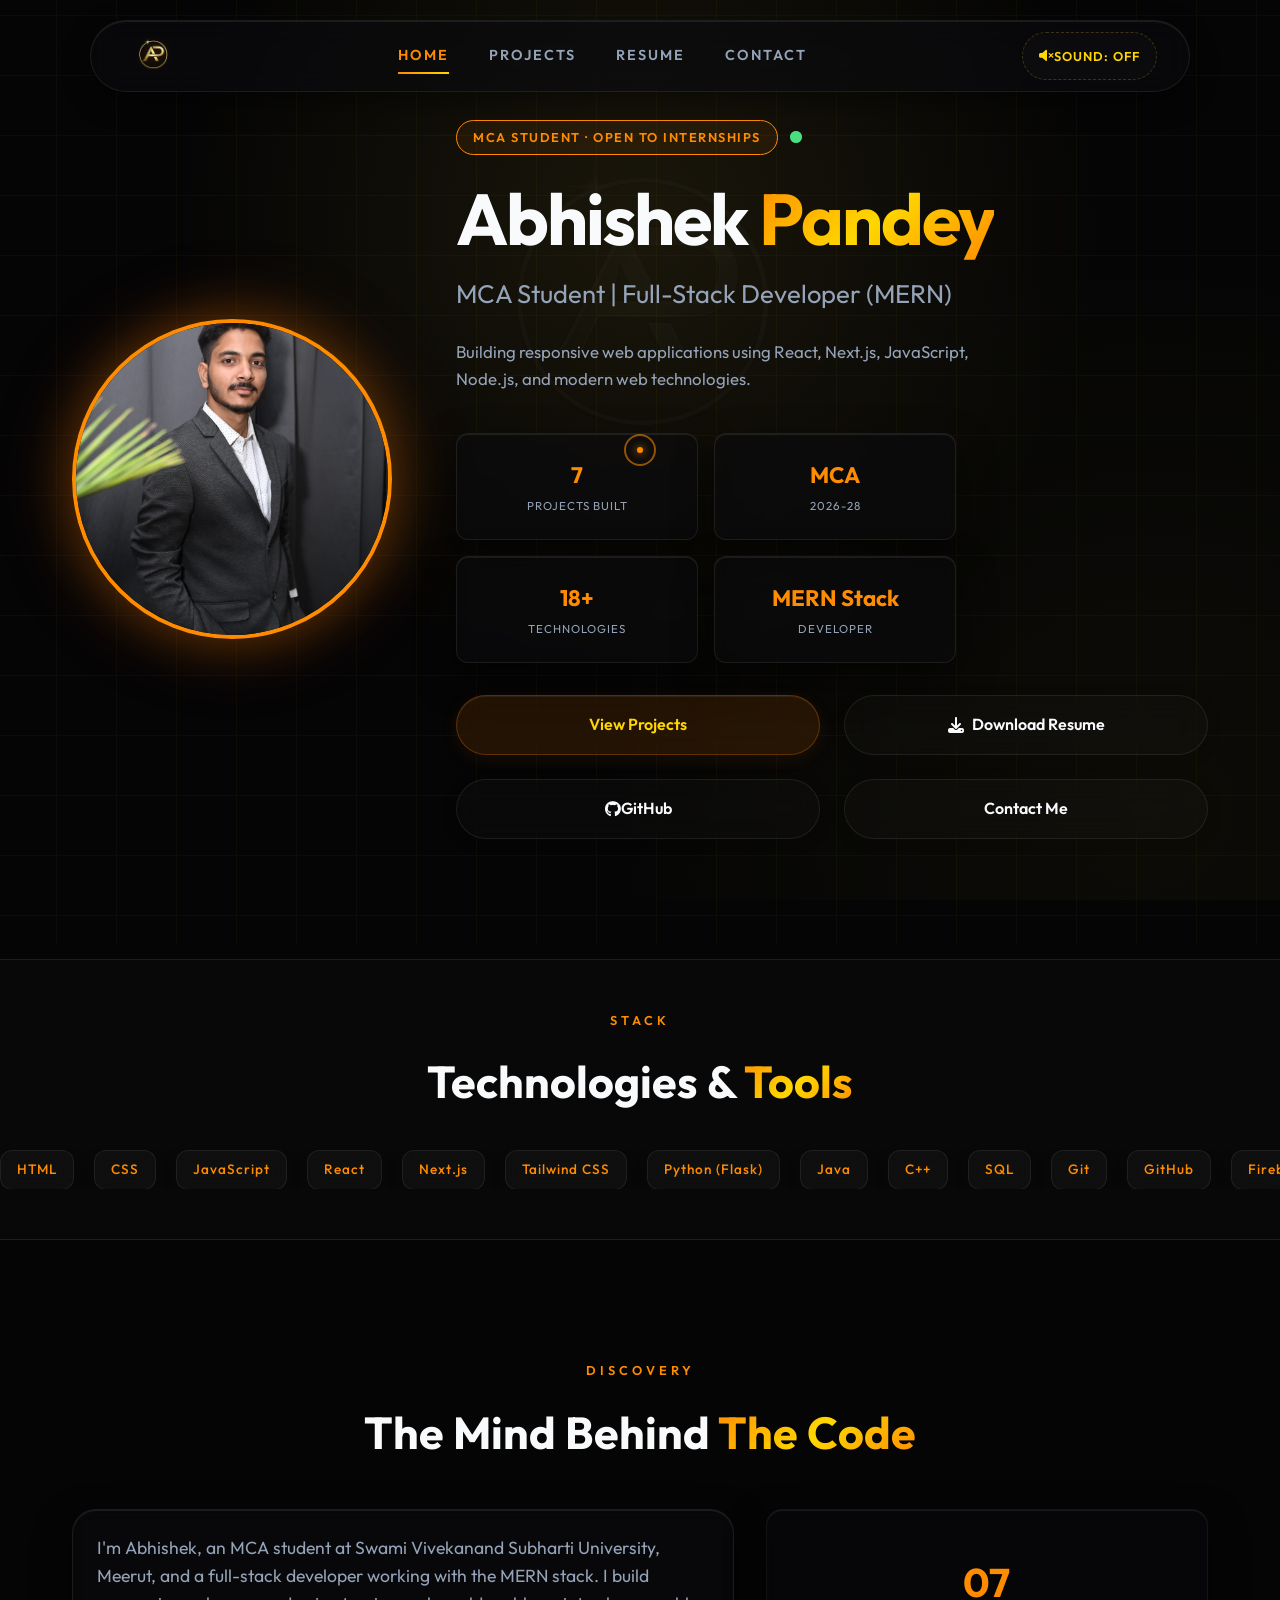
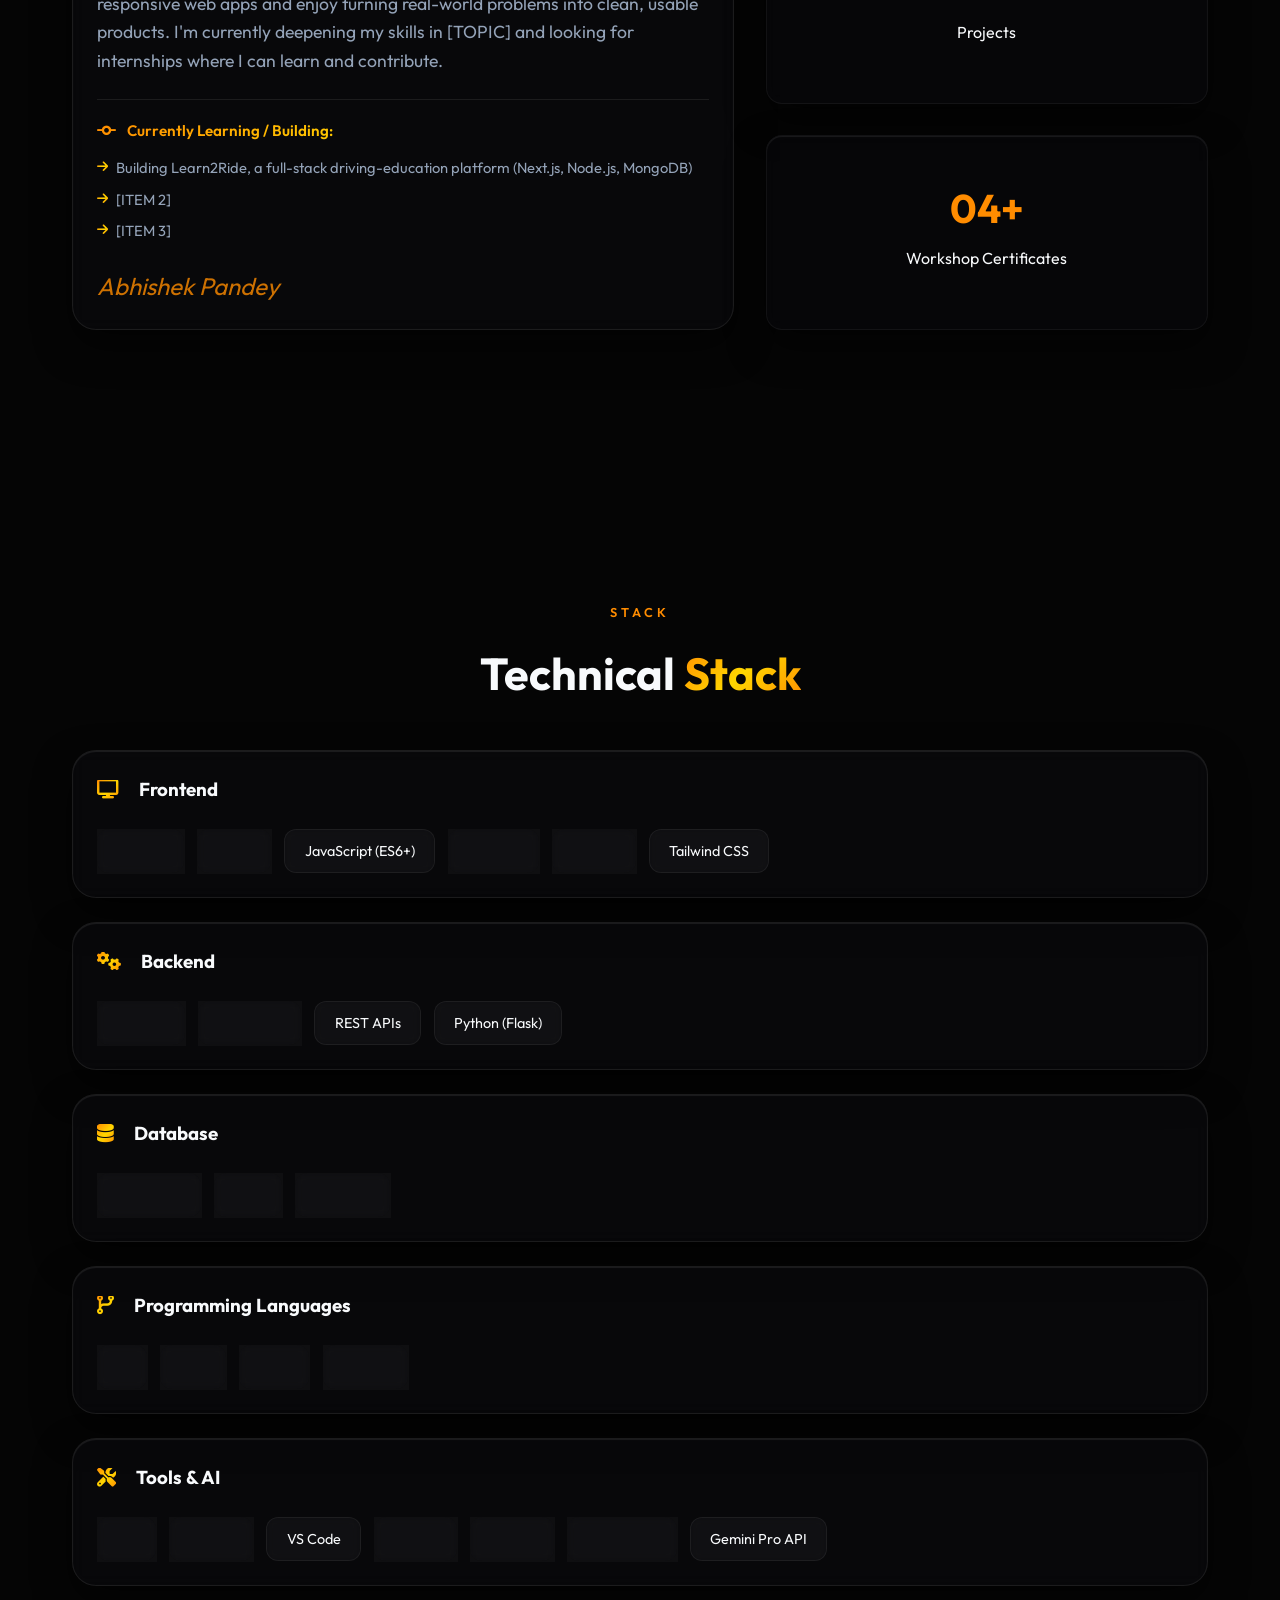
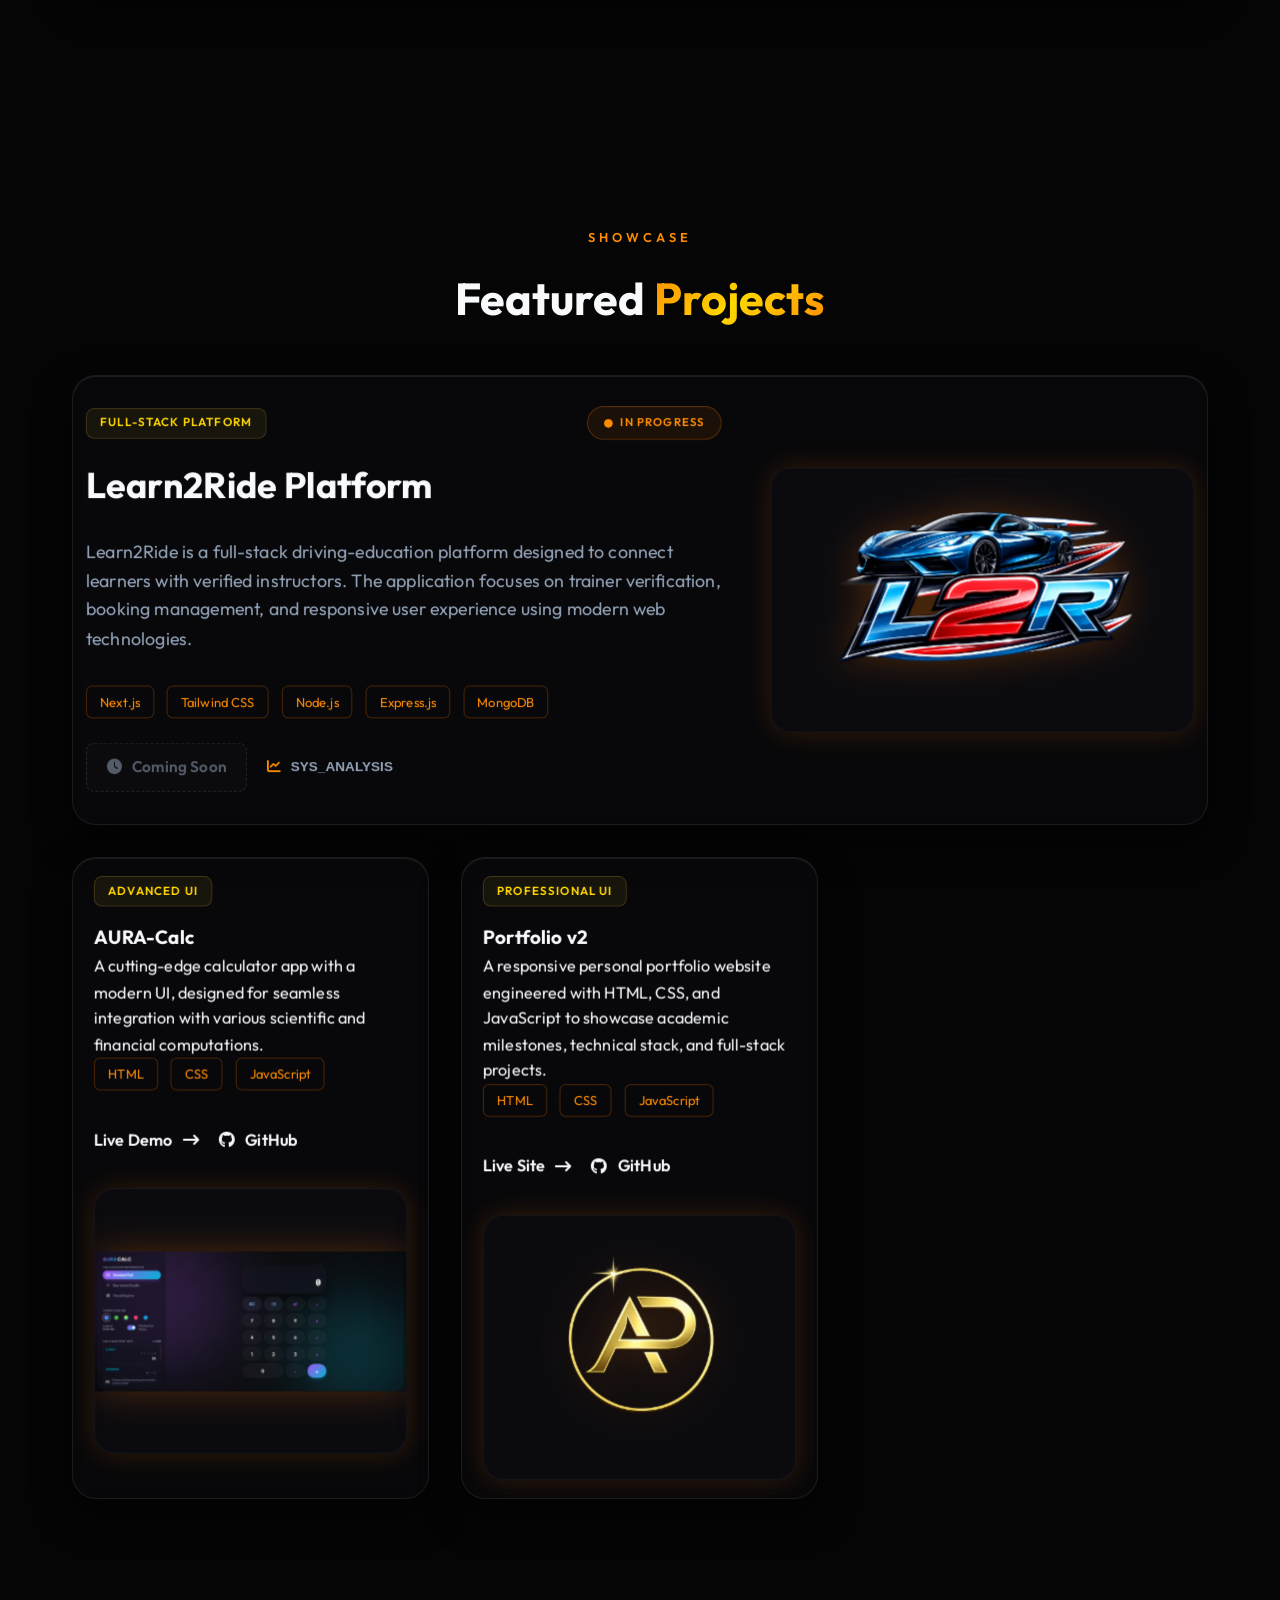
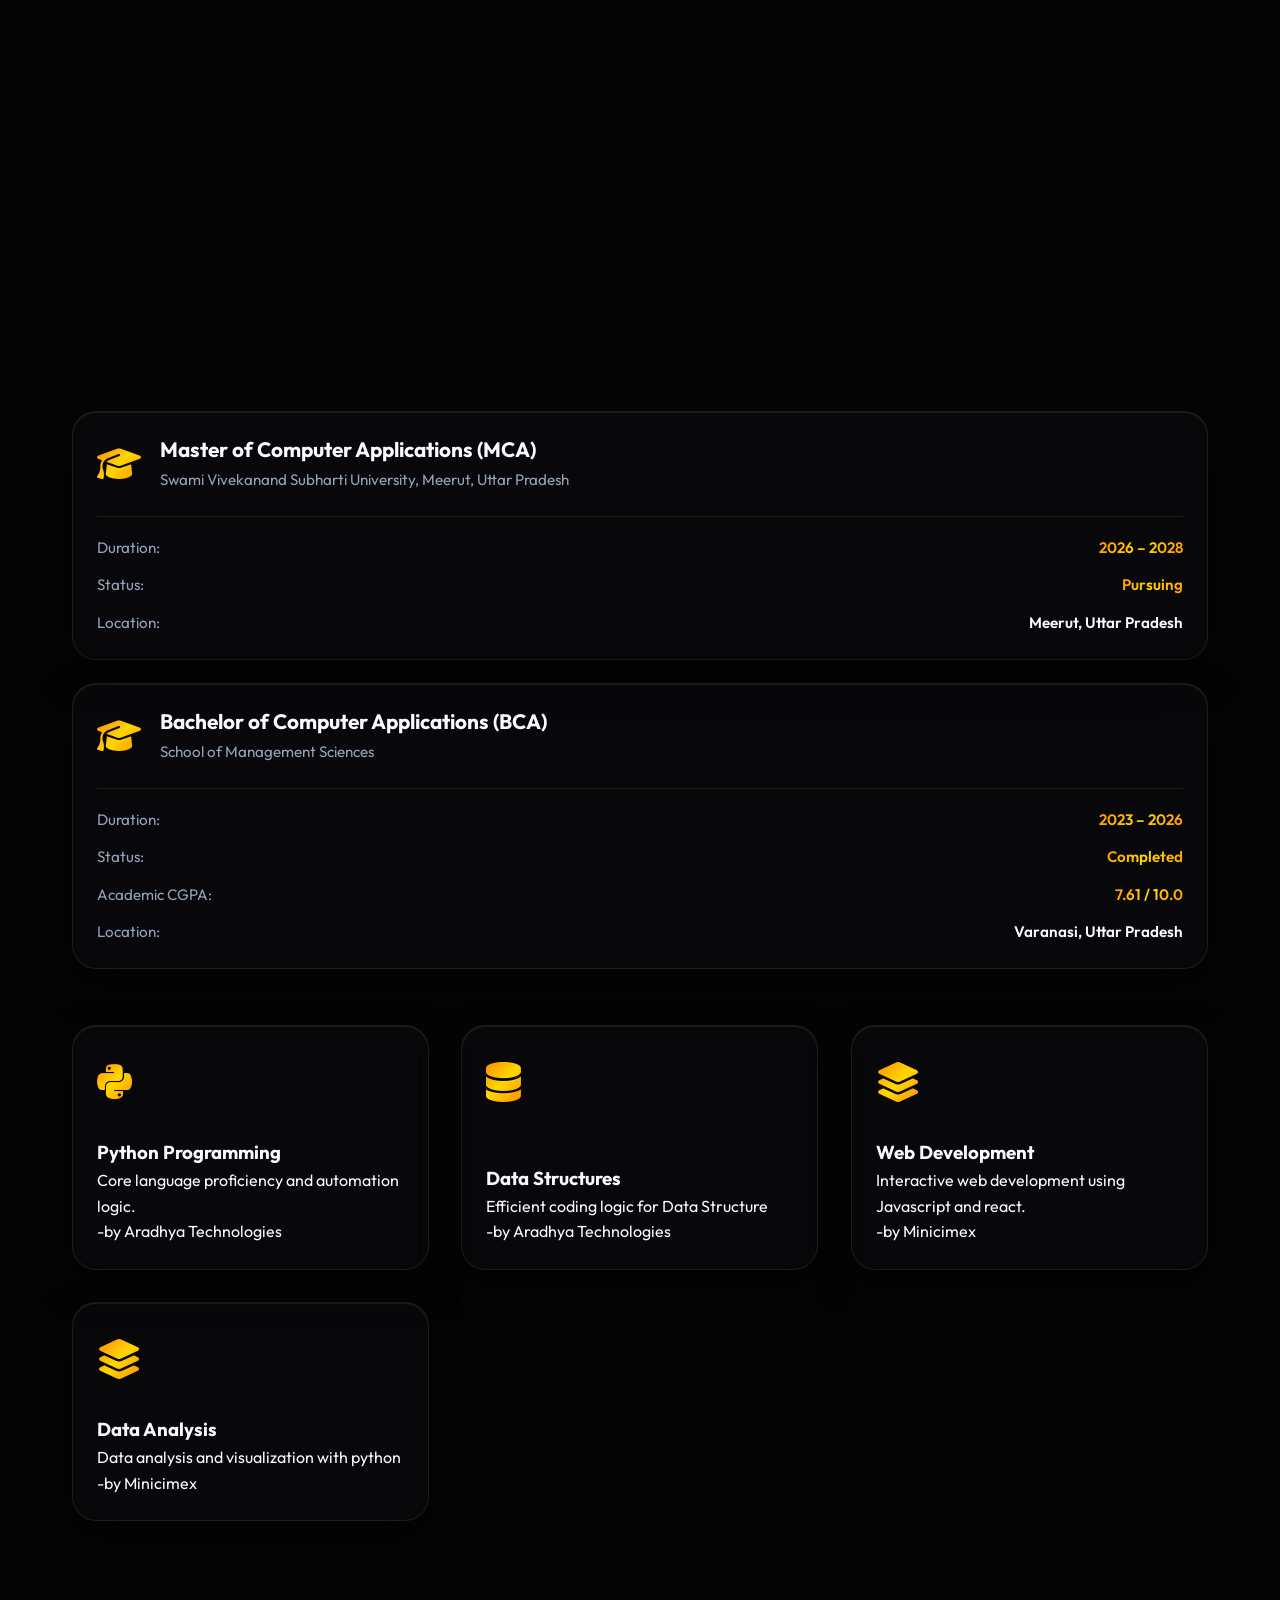
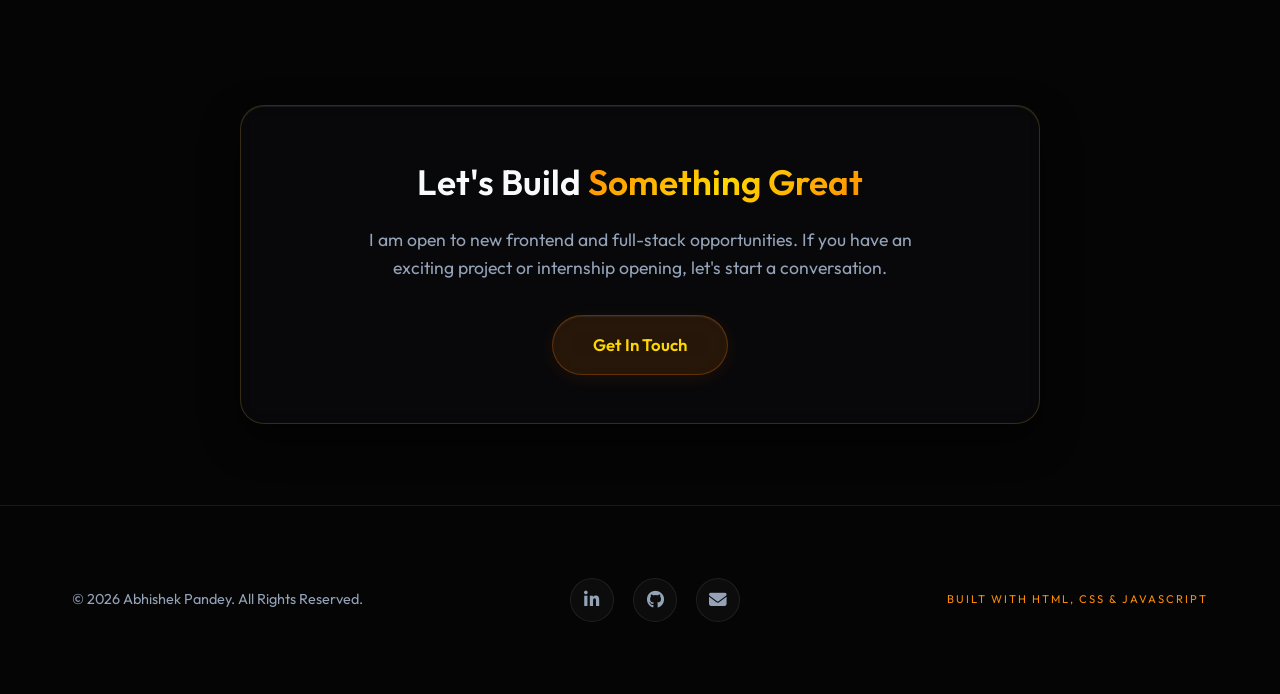
==== commit 7aef4082: "mca" ====
--- a/index.html
+++ b/index.html
@@ -3,8 +3,17 @@
 <head>
     <meta charset="UTF-8">
     <meta name="viewport" content="width=device-width, initial-scale=1.0">
-    <title>Abhishek Pandey | Portfolio</title>
-    <meta name="description" content="Premium portfolio of Abhishek Pandey, a Frontend Developer and Full-Stack Enthusiast specializing in modern web experiences.">
+    <title>Abhishek Pandey | MCA Student &amp; Full-Stack Developer (MERN)</title>
+    <meta name="description" content="Portfolio of Abhishek Pandey, MCA student and MERN stack developer. Projects built with React, Next.js, Node.js and MongoDB.">
+    <meta name="theme-color" content="#050505">
+    <link rel="icon" type="image/png" href="image/Logo.png">
+    
+    <!-- Open Graph Meta Tags -->
+    <meta property="og:title" content="Abhishek Pandey | MCA Student &amp; Full-Stack Developer (MERN)">
+    <meta property="og:description" content="Portfolio of Abhishek Pandey, MCA student and MERN stack developer. Projects built with React, Next.js, Node.js and MongoDB.">
+    <meta property="og:image" content="image/abhishek-pandey.jpg">
+    <meta property="og:url" content="https://abhishek250805.github.io/Portfolio/">
+    <meta property="og:type" content="website">
     
     <!-- Google Fonts: Outfit -->
     <link rel="preconnect" href="https://fonts.googleapis.com">
@@ -36,7 +45,7 @@
         <img src="image/Logo.png" alt="">
     </div>
 
-    <!-- ░░ Custom Luxury Cursor ░░ -->
+    <!-- ░░ Custom Cursor ░░ -->
     <div class="cursor-dot"></div>
     <div class="cursor-outline"></div>
 
@@ -46,8 +55,8 @@
             <div class="scroll-progress-bar"></div>
         </div>
         <div class="nav-container container">
-            <a href="index.html" class="logo">
-                <img src="image/Logo.png" alt="Abhishek Pandey Logo">
+            <a href="index.html" class="logo" aria-label="Abhishek Pandey Portfolio Home">
+                <img src="image/Logo.png" alt="Abhishek Pandey Portfolio" width="60" height="60">
             </a>
             <nav>
                 <ul class="nav-links">
@@ -58,10 +67,10 @@
                 </ul>
             </nav>
             <div class="nav-actions" style="display: flex; gap: 1rem; align-items: center;">
-                <button id="sound-toggle" class="sound-btn" aria-label="Toggle HUD Audio">
+                <button id="sound-toggle" class="sound-btn" aria-label="Toggle HUD sound effects (Currently disabled)" title="Toggle interactive HUD sound effects">
                     <i class="fa-solid fa-volume-xmark"></i> SOUND: OFF
                 </button>
-                <button class="menu-toggle" aria-label="Toggle Menu">
+                <button class="menu-toggle" aria-label="Toggle navigation menu" aria-expanded="false">
                     <span class="bar"></span>
                     <span class="bar"></span>
                 </button>
@@ -75,37 +84,37 @@
             <div class="container hero-content hero-split">
                 <div class="hero-left reveal">
                     <div class="profile-pic-container">
-                        <img src="image/IMG-20260310-WA0006.jpg.jpeg" alt="Abhishek Pandey" class="profile-pic">
+                        <img src="image/abhishek-pandey.jpg" alt="Abhishek Pandey - MCA Student &amp; Full-Stack Developer" class="profile-pic" width="320" height="320">
                     </div>
                 </div>
                 <div class="hero-right reveal">
                     <div class="status-badge-container">
-                        <div class="badge-premium">Available for Internships</div>
+                        <div class="badge-status">MCA Student · Open to Internships</div>
                         <div class="pulse-indicator">
                             <span class="dot"></span>
                             <span class="ping"></span>
                         </div>
                     </div>
                     <h1 class="name">Abhishek <span class="gold-text">Pandey</span></h1>
-                    <h2 class="title">Frontend Developer &amp; Full-Stack Enthusiast</h2>
+                    <h2 class="title">MCA Student | Full-Stack Developer (MERN)</h2>
                     <p class="tagline">Building responsive web applications using React, Next.js, JavaScript, Node.js, and modern web technologies.</p>
                     
                     <div class="hero-stats-grid">
                         <div class="hero-stat-card glass-card">
-                            <span class="stat-value">6+</span>
+                            <span class="stat-value">7</span>
                             <span class="stat-label">Projects Built</span>
                         </div>
                         <div class="hero-stat-card glass-card">
-                            <span class="stat-value">Graduation</span>
-                            <span class="stat-label">BCA 2023-26</span>
+                            <span class="stat-value">MCA</span>
+                            <span class="stat-label">2026-28</span>
                         </div>
                         <div class="hero-stat-card glass-card">
-                            <span class="stat-value">10+</span>
+                            <span class="stat-value">18+</span>
                             <span class="stat-label">Technologies</span>
                         </div>
                         <div class="hero-stat-card glass-card">
-                            <span class="stat-value">Mern Stack</span>
-                            <span class="stat-label">React-NextJS</span>
+                            <span class="stat-value">MERN Stack</span>
+                            <span class="stat-label">Developer</span>
                         </div>
                     </div>
 
@@ -181,13 +190,23 @@
                 
                 <div class="about-grid" style="margin-bottom: 2rem;">
                     <div class="about-text glass-card reveal">
-                        <p>I am a Frontend Developer and Full-Stack Enthusiast passionate about building responsive web applications. I specialize in crafting premium digital experiences using React, Next.js, JavaScript, and Node.js.</p>
-                        <p>Combining clean UI architecture with robust problem solving, I design mobile-first layouts that scale beautifully across all viewports. Driven by continuous learning, I am dedicated to writing modular, performant code that solves real-world challenges.</p>
-                        <div class="signature">Abhishek Pandey</div>
+                        <p>I'm Abhishek, an MCA student at Swami Vivekanand Subharti University, Meerut, and a full-stack developer working with the MERN stack. I build responsive web apps and enjoy turning real-world problems into clean, usable products. I'm currently deepening my skills in <!-- TODO: specify topic -->[TOPIC] and looking for internships where I can learn and contribute.</p>
+                        
+                        <!-- Currently Learning / Building Section -->
+                        <div class="currently-building" style="margin-top: 1.5rem; padding-top: 1.2rem; border-top: 1px solid rgba(255, 255, 255, 0.08);">
+                            <h4 class="gold-text" style="font-size: 0.95rem; margin-bottom: 0.8rem; font-weight: 600;"><i class="fa-solid fa-code-commit" style="margin-right: 8px;"></i> Currently Learning / Building:</h4>
+                            <ul style="list-style-type: none; padding-left: 0; display: flex; flex-direction: column; gap: 0.5rem; color: var(--text-muted); font-size: 0.92rem;">
+                                <li style="display: flex; align-items: flex-start; gap: 8px;"><i class="fa-solid fa-arrow-right gold-text" style="font-size: 0.8rem; margin-top: 5px;"></i> <span>Building Learn2Ride, a full-stack driving-education platform (Next.js, Node.js, MongoDB)</span></li>
+                                <li style="display: flex; align-items: flex-start; gap: 8px;"><i class="fa-solid fa-arrow-right gold-text" style="font-size: 0.8rem; margin-top: 5px;"></i> <span><!-- TODO: specify item 2 -->[ITEM 2]</span></li>
+                                <li style="display: flex; align-items: flex-start; gap: 8px;"><i class="fa-solid fa-arrow-right gold-text" style="font-size: 0.8rem; margin-top: 5px;"></i> <span><!-- TODO: specify item 3 -->[ITEM 3]</span></li>
+                            </ul>
+                        </div>
+                        
+                        <div class="signature" style="margin-top: 1.5rem;">Abhishek Pandey</div>
                     </div>
                     <div class="about-stats">
                         <div class="stat-card glass-card reveal">
-                            <h3>06+</h3>
+                            <h3>07</h3>
                             <p>Projects</p>
                         </div>
                         <div class="stat-card glass-card reveal">
@@ -203,7 +222,7 @@
         <section id="skills" class="skills section">
             <div class="container">
                 <div class="section-header reveal">
-                    <span class="subtitle">Excellence</span>
+                    <span class="subtitle">Stack</span>
                     <h2 class="section-title">Technical <span class="gold-text">Stack</span></h2>
                 </div>
                 <div class="skills-container">
@@ -211,10 +230,11 @@
                         <h3><i class="fa-solid fa-display gold-text"></i> Frontend</h3>
                         <div class="skill-tags">
                             <span class="skill-tag">HTML5</span>
-                            <span class="skill-tag">CSS3 (SCSS)</span>
+                            <span class="skill-tag">CSS3</span>
                             <span class="skill-tag">JavaScript (ES6+)</span>
                             <span class="skill-tag">React.js</span>
                             <span class="skill-tag">Next.js</span>
+                            <span class="skill-tag">Tailwind CSS</span>
                         </div>
                     </div>
                     <div class="skill-category glass-card reveal">
@@ -223,12 +243,15 @@
                             <span class="skill-tag">Node.js</span>
                             <span class="skill-tag">Express.js</span>
                             <span class="skill-tag">REST APIs</span>
+                            <span class="skill-tag">Python (Flask)</span>
                         </div>
                     </div>
                     <div class="skill-category glass-card reveal">
                         <h3><i class="fa-solid fa-database gold-text"></i> Database</h3>
                         <div class="skill-tags">
                             <span class="skill-tag">MongoDB</span>
+                            <span class="skill-tag">SQL</span>
+                            <span class="skill-tag">Firebase</span>
                         </div>
                     </div>
                     <div class="skill-category glass-card reveal">
@@ -241,11 +264,15 @@
                         </div>
                     </div>
                     <div class="skill-category glass-card reveal">
-                        <h3><i class="fa-solid fa-screwdriver-wrench gold-text"></i> Tools</h3>
+                        <h3><i class="fa-solid fa-screwdriver-wrench gold-text"></i> Tools &amp; AI</h3>
                         <div class="skill-tags">
                             <span class="skill-tag">Git</span>
                             <span class="skill-tag">GitHub</span>
                             <span class="skill-tag">VS Code</span>
+                            <span class="skill-tag">Cursor</span>
+                            <span class="skill-tag">Kaggle</span>
+                            <span class="skill-tag">Antigravity</span>
+                            <span class="skill-tag">Gemini Pro API</span>
                         </div>
                     </div>
                 </div>
@@ -268,31 +295,31 @@
                                 <span class="project-badge">Full-Stack Platform</span>
                                 <div class="building-badge">
                                     <span class="dot-pulse"></span>
-                                    Flagship Project
+                                    In Progress
                                 </div>
                             </div>
                             <h3>Learn2Ride Platform</h3>
-                            <p>Learn2Ride is an innovative web platform that reimagines driving education by connecting learners with verified trainers in a secure digital ecosystem. With features like trainer verification, booking management, and streamlined user interaction, it provides a modern solution for skill-based learning. The project reflects practical problem-solving, thoughtful UI design, and scalable web development concepts.</p>
+                            <p>Learn2Ride is a full-stack driving-education platform designed to connect learners with verified instructors. The application focuses on trainer verification, booking management, and responsive user experience using modern web technologies.</p>
                             <div class="project-tech" style="margin-bottom: 1.5rem;">
                                 <span>Next.js</span><span>Tailwind CSS</span><span>Node.js</span><span>Express.js</span><span>MongoDB</span>
                             </div>
                             <div class="project-cta">
-                                <a href="https://github.com/Abhishek250805" target="_blank" rel="noopener noreferrer" class="link-btn">View Project <i class="fa-solid fa-arrow-right-long"></i></a>
+                                <span class="link-btn disabled-btn" title="Project currently in active development"><i class="fa-solid fa-clock"></i> Coming Soon</span>
                                 <button class="btn-diag link-btn" id="btn-diagnostics" aria-expanded="false"><i class="fa-solid fa-chart-line" style="color: var(--gold);"></i> SYS_ANALYSIS</button>
                             </div>
                             <!-- Expandable Diagnostics/Case Study Panel -->
                             <div class="diagnostics-panel" id="diagnostics-panel" aria-hidden="true">
-                                <div class="diag-header"><i class="fa-solid fa-terminal text-gold" style="color: var(--gold); margin-right: 5px;"></i> Learn2Ride Architecture Metrics</div>
+                                <div class="diag-header"><i class="fa-solid fa-terminal text-gold" style="color: var(--gold); margin-right: 5px;"></i> Learn2Ride Architecture &amp; Progress</div>
                                 <div class="diag-body">
-                                    <p><strong>🚨 The Challenge:</strong> Traditional driving school systems suffer from high friction booking, zero real-time trainer verification, and offline coordination vulnerabilities.</p>
-                                    <p><strong>🛠️ Solution Decisions:</strong> Engineered a highly responsive frontend connecting verified trainers using REST API endpoints. Added reactive calendar management for seamless session coordination.</p>
-                                    <p><strong>⚡ Tech Wins:</strong> Reduced schedule matching times by 65%. Zero external SQL calls per session list render. Clean UI with fully accessible layouts.</p>
+                                    <p><strong>🚨 The Challenge:</strong> Traditional driving school systems suffer from high friction booking, lack of verified trainer validation, and manual scheduling coordination.</p>
+                                    <p><strong>🛠️ Solution Decisions:</strong> Developing a modern web architecture connecting verified trainers with learners via secure REST APIs, reactive booking calendar, and clean user dashboard.</p>
+                                    <p><strong>⚡ Features Planned / Built So Far:</strong> Trainer verification flow, booking management, REST APIs with Express.js, MongoDB for storage, responsive Next.js + Tailwind frontend.</p>
                                 </div>
                             </div>
                         </div>
                         <div class="project-visual">
                             <div class="visual-placeholder gold-glow">
-                                <span><img src="./image/WebLogo.png" alt="Learn2Ride Logo"></span>
+                                <span><img src="./image/WebLogo.png" alt="Learn2Ride Platform" width="300" height="300" loading="lazy"></span>
                             </div>
                         </div>
                     </div>
@@ -308,33 +335,35 @@
                             <span>HTML</span><span>CSS</span><span>JavaScript</span>
                         </div>
                         <div class="project-cta">
-                            <a href="https://abhishek250805.github.io/calculator/" target="_blank" rel="noopener noreferrer" class="link-btn">use it <i class="fa-solid fa-arrow-right-long"></i></a>
-                            <a href="https://github.com/Abhishek250805" target="_blank" rel="noopener noreferrer" class="link-btn">GitHub <i class="fa-brands fa-github"></i></a>
+                            <a href="https://abhishek250805.github.io/calculator/" target="_blank" rel="noopener noreferrer" class="link-btn">Live Demo <i class="fa-solid fa-arrow-right-long"></i></a>
+                            <!-- TODO: replace with the AURA-Calc repo URL -->
+                            <a href="https://github.com/Abhishek250805" target="_blank" rel="noopener noreferrer" class="link-btn"><i class="fa-brands fa-github"></i> GitHub</a>
                         </div>
                         <div class="project-visual" style="margin-top: 1.5rem;">
                             <div class="visual-placeholder gold-glow">
-                                <span><img src="./image/AURA-Calc.png" alt="AURA-Calc Interface"></span>
-                            </div>
-                        </div>
-                    </div>
-
-                    <!-- Featured Project 3: Personal Portfolio -->
+                                <span><img src="./image/AURA-Calc.png" alt="AURA-Calc Interface" width="400" height="250" loading="lazy"></span>
+                            </div>
+                        </div>
+                    </div>
+
+                    <!-- SWAPPABLE PROJECT CARD: Portfolio v2 (can be swapped for future projects) -->
+                    <!-- Featured Project 3: Portfolio v2 -->
                     <div class="project-card glass-card reveal" data-category="frontend">
                         <div class="project-header-meta">
                             <span class="project-badge">Professional UI</span>
                         </div>
-                        <h3>Personal Portfolio Website</h3>
-                        <p>A high-performance, responsive presentation environment engineered to highlight technical stacks, academic milestones, and development projects.</p>
+                        <h3>Portfolio v2</h3>
+                        <p>A responsive personal portfolio website engineered with HTML, CSS, and JavaScript to showcase academic milestones, technical stack, and full-stack projects.</p>
                         <div class="project-tech" style="margin-bottom: 1.5rem;">
                             <span>HTML</span><span>CSS</span><span>JavaScript</span>
                         </div>
                         <div class="project-cta">
-                            <a href="index.html" class="link-btn">Explore Site <i class="fa-solid fa-arrow-right-long"></i></a>
-                            <a href="https://github.com/Abhishek250805" target="_blank" rel="noopener noreferrer" class="link-btn">GitHub <i class="fa-brands fa-github"></i></a>
+                            <a href="index.html" class="link-btn">Live Site <i class="fa-solid fa-arrow-right-long"></i></a>
+                            <a href="https://github.com/Abhishek250805/Portfolio" target="_blank" rel="noopener noreferrer" class="link-btn"><i class="fa-brands fa-github"></i> GitHub</a>
                         </div>
                         <div class="project-visual" style="margin-top: 1.5rem;">
                             <div class="visual-placeholder gold-glow">
-                                <span><img src="image/Logo.png" alt="Portfolio Watermark" style="object-fit: contain;"></span>
+                                <span><img src="image/Logo.png" alt="Portfolio v2 Preview" style="object-fit: contain;" width="300" height="200" loading="lazy"></span>
                             </div>
                         </div>
                     </div>
@@ -353,12 +382,38 @@
                     <span class="subtitle">Academics</span>
                     <h2 class="section-title">Education <span class="gold-text">&amp; Certifications</span></h2>
                 </div>
-                <div class="education-grid" style="margin-bottom: 3.5rem;">
-                    <div class="education-card glass-card reveal" style="grid-column: 1 / -1;">
+                <div class="education-grid" style="margin-bottom: 3.5rem; display: flex; flex-direction: column; gap: 1.5rem;">
+                    <!-- MCA Entry (Pursuing) -->
+                    <div class="education-card glass-card reveal">
                         <div class="education-header">
                             <i class="fa-solid fa-graduation-cap gold-text"></i>
                             <div>
-                                <h3>Bachelor of Computer Applications</h3>
+                                <h3>Master of Computer Applications (MCA)</h3>
+                                <p class="school">Swami Vivekanand Subharti University, Meerut, Uttar Pradesh</p>
+                            </div>
+                        </div>
+                        <div class="education-details">
+                            <div class="detail-item">
+                                <span class="label">Duration:</span>
+                                <span class="value gold-text">2026 – 2028</span>
+                            </div>
+                            <div class="detail-item">
+                                <span class="label">Status:</span>
+                                <span class="value gold-text">Pursuing</span>
+                            </div>
+                            <div class="detail-item">
+                                <span class="label">Location:</span>
+                                <span class="value">Meerut, Uttar Pradesh</span>
+                            </div>
+                        </div>
+                    </div>
+
+                    <!-- BCA Entry (Completed) -->
+                    <div class="education-card glass-card reveal">
+                        <div class="education-header">
+                            <i class="fa-solid fa-graduation-cap gold-text"></i>
+                            <div>
+                                <h3>Bachelor of Computer Applications (BCA)</h3>
                                 <p class="school">School of Management Sciences</p>
                             </div>
                         </div>
@@ -366,6 +421,10 @@
                             <div class="detail-item">
                                 <span class="label">Duration:</span>
                                 <span class="value gold-text">2023 – 2026</span>
+                            </div>
+                            <div class="detail-item">
+                                <span class="label">Status:</span>
+                                <span class="value gold-text">Completed</span>
                             </div>
                             <div class="detail-item">
                                 <span class="label">Academic CGPA:</span>
@@ -434,7 +493,12 @@
         <div class="container">
             <div class="footer-content">
                 <p>&copy; 2026 Abhishek Pandey. All Rights Reserved.</p>
-                <div class="footer-tag">Crafted with Luxury &amp; Code</div>
+                <div class="footer-social-links" style="display: flex; gap: 1.2rem; align-items: center; justify-content: center; margin: 0.5rem 0;">
+                    <a href="https://www.linkedin.com/in/abhishek-pandey-375656301" target="_blank" rel="noopener noreferrer" aria-label="LinkedIn Profile" class="footer-social-link"><i class="fa-brands fa-linkedin-in"></i></a>
+                    <a href="https://github.com/Abhishek250805" target="_blank" rel="noopener noreferrer" aria-label="GitHub Profile" class="footer-social-link"><i class="fa-brands fa-github"></i></a>
+                    <a href="mailto:30pandeyabhishek@gmail.com" aria-label="Email Abhishek Pandey" class="footer-social-link"><i class="fa-solid fa-envelope"></i></a>
+                </div>
+                <div class="footer-tag">Built with HTML, CSS &amp; JavaScript</div>
             </div>
         </div>
     </footer>
--- a/style.css
+++ b/style.css
@@ -36,7 +36,10 @@
 
 /* ── Base Reset ─────────────────────────────────────────────── */
 *, *::before, *::after { margin: 0; padding: 0; box-sizing: border-box; cursor: default; }
-html { scroll-behavior: smooth; }
+html {
+    scroll-behavior: smooth;
+    overflow-x: hidden;
+}
 body {
     font-family: 'Outfit', sans-serif;
     background-color: var(--bg-main);
@@ -47,6 +50,7 @@
     color: var(--text-primary);
     line-height: 1.6;
     overflow-x: hidden;
+    max-width: 100vw;
     -webkit-font-smoothing: antialiased;
 }
 img, video, iframe, canvas {
@@ -83,7 +87,7 @@
     }
 }
 
-/* ── HUD overlays, scanning bars, rotating gears, readout strips, and corner brackets removed for minimal premium design ── */
+/* ── HUD decorative overlays removed for minimal modern design ── */
 
 /* ── Logo Watermark ─────────────────────────────────────────── */
 .logo-watermark {
@@ -278,9 +282,11 @@
 .profile-pic { width: 100%; height: 100%; object-fit: cover; transition: var(--transition); }
 .profile-pic:hover { transform: scale(1.1); }
 
-.badge-premium {
-    display: inline-block;
-    padding: .6rem 1.2rem;
+.badge-premium, .badge-status {
+    display: inline-flex;
+    align-items: center;
+    justify-content: center;
+    padding: .5rem 1rem;
     background: rgba(255,122,0,0.08);
     border: 1px solid var(--gold);
     color: var(--gold);
@@ -288,10 +294,22 @@
     font-size: .8rem;
     font-weight: 600;
     text-transform: uppercase;
-    letter-spacing: 2px;
+    letter-spacing: 1.5px;
     margin-bottom: 1.5rem;
-}
-.name { font-size: 1.85rem; font-weight: 700; line-height: 1.2; margin-bottom: 1rem; letter-spacing: -1px; }
+    max-width: 100%;
+    white-space: normal;
+    text-align: center;
+    line-height: 1.3;
+}
+.name {
+    font-size: clamp(1.75rem, 6vw, 2.2rem);
+    font-weight: 700;
+    line-height: 1.2;
+    margin-bottom: 1rem;
+    letter-spacing: -1px;
+    overflow-wrap: break-word;
+    word-break: break-word;
+}
 .title  { font-size: 1.05rem; color: var(--text-muted); font-weight: 400; margin-bottom: 1.5rem; }
 .tagline {
     max-width: 550px;
@@ -300,6 +318,7 @@
     font-size: 0.95rem;
     line-height: 1.6;
     text-align: center;
+    overflow-wrap: break-word;
 }
 .hero-buttons {
     display: flex;
@@ -344,29 +363,30 @@
 @media (max-height: 600px) { .scroll-indicator { display: none; } }
 
 /* ── Status Pulse ───────────────────────────────────────────── */
-.status-badge-container { display: flex; flex-wrap: wrap; align-items: center; gap: 1rem; margin-bottom: 1.5rem; justify-content: center; }
-.status-badge-container .badge-premium { margin-bottom: 0; }
-.pulse-indicator { position: relative; width: 12px; height: 12px; }
+.status-badge-container { display: flex; flex-wrap: wrap; align-items: center; gap: 0.8rem; margin-bottom: 1.5rem; justify-content: center; max-width: 100%; }
+.status-badge-container .badge-premium, .status-badge-container .badge-status { margin-bottom: 0; }
+.pulse-indicator { position: relative; width: 12px; height: 12px; flex-shrink: 0; }
 .pulse-indicator .dot { display: block; width: 100%; height: 100%; background: #4ade80; border-radius: 50%; }
 .pulse-indicator .ping { position: absolute; inset: 0; background: #4ade80; border-radius: 50%; animation: ping 1.5s cubic-bezier(0,0,.2,1) infinite; opacity: .75; }
 @keyframes ping { 75%,100% { transform: scale(3); opacity: 0; } }
 
 /* ── Tech Marquee ───────────────────────────────────────────── */
-.tech-marquee-section { padding: 60px 0; background: rgba(255,255,255,0.016); border-top: 1px solid var(--glass-border); border-bottom: 1px solid var(--glass-border); overflow: hidden; position: relative; }
-.marquee-wrapper { display: flex; width: 100%; }
-.marquee-content { display: flex; gap: 30px; animation: marqueeScroll 40s linear infinite; white-space: nowrap; will-change: transform; }
+.tech-marquee-section { padding: 50px 0; background: rgba(255,255,255,0.016); border-top: 1px solid var(--glass-border); border-bottom: 1px solid var(--glass-border); overflow: hidden; position: relative; width: 100%; }
+.marquee-wrapper { display: flex; width: 100%; overflow: hidden; }
+.marquee-content { display: flex; gap: 20px; animation: marqueeScroll 40s linear infinite; white-space: nowrap; will-change: transform; }
 .tech-card {
     background: rgba(255,255,255,0.03);
     backdrop-filter: blur(8px);
     border: 1px solid rgba(255,255,255,0.07);
-    padding: .6rem 1.2rem;
+    padding: .5rem 1rem;
     border-radius: 12px;
     color: var(--gold);
-    font-size: 0.9rem;
+    font-size: 0.85rem;
     font-weight: 500;
     letter-spacing: 1px;
     transition: var(--transition);
     box-shadow: 0 4px 15px rgba(0,0,0,0.15);
+    flex-shrink: 0;
 }
 .tech-card:hover { border-color: rgba(255,122,0,0.38); background: rgba(255,122,0,0.10); transform: translateY(-5px) scale(1.02); box-shadow: 0 8px 22px rgba(255,122,0,0.14); }
 @keyframes marqueeScroll { 0% { transform: translate3d(0,0,0); } 100% { transform: translate3d(calc(-50% - 15px),0,0); } }
@@ -449,6 +469,17 @@
 }
 .link-btn { color: var(--text-primary); text-decoration: none; font-weight: 600; display: inline-flex; align-items: center; gap: 10px; transition: var(--transition); min-height: 48px; }
 .link-btn:hover { color: var(--gold); gap: 15px; }
+.disabled-btn {
+    opacity: 0.55;
+    cursor: not-allowed !important;
+    pointer-events: none;
+    border: 1px dashed rgba(255, 255, 255, 0.25) !important;
+    color: var(--text-muted) !important;
+    background: rgba(255, 255, 255, 0.03) !important;
+    padding: 0.6rem 1.2rem;
+    border-radius: 8px;
+    font-size: 0.95rem;
+}
 .visual-placeholder { width: 100%; height: clamp(160px, 25vw, 260px); background: rgba(15,15,22,0.42); backdrop-filter: blur(8px); -webkit-backdrop-filter: blur(8px); border-radius: 20px; display: flex; align-items: center; justify-content: center; font-size: 1.5rem; font-weight: 600; color: var(--gold); border: 1px solid rgba(255,255,255,0.06); overflow: hidden; }
 .visual-placeholder img { width: 100%; height: 100%; object-fit: cover; display: block; margin: auto; filter: drop-shadow(0 0 20px rgba(255,122,0,0.28)); transition: var(--transition); }
 .project-card:hover .visual-placeholder img { transform: scale(1.1) translateZ(30px); filter: drop-shadow(0 0 28px rgba(255,122,0,0.42)); }
@@ -519,7 +550,21 @@
 
 .form-row { display: grid; grid-template-columns: 1fr; gap: 1.2rem; margin-bottom: 1.2rem; }
 .form-group { display: flex; flex-direction: column; gap: 8px; }
-.contact-form input, .contact-form textarea { background: rgba(255,255,255,0.018); backdrop-filter: blur(10px); -webkit-backdrop-filter: blur(10px); border: 1px solid rgba(255,255,255,0.07); padding: 0.8rem 1.2rem; border-radius: 12px; color: var(--text-primary); font-family: inherit; font-size: 1rem; transition: var(--transition); }
+.contact-form input, .contact-form textarea {
+    background: rgba(255,255,255,0.018);
+    backdrop-filter: blur(10px);
+    -webkit-backdrop-filter: blur(10px);
+    border: 1px solid rgba(255,255,255,0.07);
+    padding: 0.8rem 1.2rem;
+    border-radius: 12px;
+    color: var(--text-primary);
+    font-family: inherit;
+    font-size: 16px; /* Prevents auto-zoom in iOS Safari */
+    min-height: 48px;
+    width: 100%;
+    transition: var(--transition);
+}
+.contact-form textarea { min-height: 120px; resize: vertical; }
 .contact-form input:focus, .contact-form textarea:focus { outline: none; border-color: rgba(255,122,0,0.55); background: rgba(255,122,0,0.04); box-shadow: 0 0 18px rgba(255,122,0,0.14); }
 .error-msg { color: #FF4D4D; font-size: .8rem; }
 .success-msg { margin-top: 1.5rem; color: var(--gold); text-align: center; font-weight: 600; }
@@ -528,8 +573,30 @@
 
 /* ── Footer ─────────────────────────────────────────────────── */
 .footer { padding: 4rem 0; border-top: 1px solid var(--glass-border); }
-.footer-content { display: flex; flex-direction: column; gap: 1rem; align-items: center; color: var(--text-muted); font-size: .9rem; text-align: center; }
+.footer-content { display: flex; flex-direction: column; gap: 1.2rem; align-items: center; color: var(--text-muted); font-size: .9rem; text-align: center; }
 .footer-tag { text-transform: uppercase; letter-spacing: 2px; font-size: .7rem; color: var(--gold); }
+.footer-social-links { display: flex; gap: 1rem; align-items: center; justify-content: center; }
+.footer-social-link {
+    display: inline-flex;
+    align-items: center;
+    justify-content: center;
+    width: 44px;
+    height: 44px;
+    border-radius: 50%;
+    background: rgba(255, 255, 255, 0.03);
+    border: 1px solid rgba(255, 255, 255, 0.08);
+    color: var(--text-muted);
+    font-size: 1.1rem;
+    text-decoration: none;
+    transition: var(--transition);
+}
+.footer-social-link:hover {
+    color: var(--gold);
+    background: rgba(255, 140, 0, 0.08);
+    border-color: rgba(255, 140, 0, 0.30);
+    transform: translateY(-2px);
+    box-shadow: 0 6px 16px rgba(255, 140, 0, 0.12);
+}
 
 /* ── Reveal ─────────────────────────────────────────────────── */
 .reveal { opacity: 0; transform: translateY(30px); transition: all 1s cubic-bezier(.2,1,.3,1); }
@@ -619,7 +686,7 @@
     color: var(--text-muted);
 }
 
-/* ── About Section Grid (Restored Original Layout) ───────────── */
+/* ── About Section Grid ──────────────────────────────────────── */
 .about-grid {
     display: grid;
     grid-template-columns: 1fr;
@@ -631,6 +698,7 @@
     color: var(--text-muted);
     font-size: 1.1rem;
     text-align: left;
+    overflow-wrap: break-word;
 }
 .signature {
     font-size: 1.5rem;
@@ -641,21 +709,22 @@
     text-align: left;
 }
 .about-stats {
-    display: flex;
-    flex-direction: row;
-    flex-wrap: wrap;
-    justify-content: center;
-    gap: 1.5rem;
+    display: grid;
+    grid-template-columns: repeat(2, 1fr);
+    gap: 1rem;
+    width: 100%;
 }
 .stat-card {
-    flex: 1 1 140px;
     text-align: center;
-    padding: 1.5rem;
+    padding: 1.2rem 0.8rem;
+    border-radius: 16px;
+    background: rgba(11, 11, 15, 0.45);
+    border: 1px solid rgba(255, 255, 255, 0.05);
 }
 .stat-card h3 {
-    font-size: 2.5rem;
+    font-size: clamp(1.8rem, 5vw, 2.5rem);
     color: var(--gold);
-    margin-bottom: .5rem;
+    margin-bottom: .4rem;
 }
 
 /* ── What I Bring, Project Highlights & Why Hire Me Grids ─────── */
@@ -974,11 +1043,20 @@
 
 /* ── Progressive Responsiveness (min-width queries) ─────────── */
 
-/* Tablet viewports and above (>= 768px) */
-/* Tablet viewports and above (>= 480px) */
+/* Small tablets / large phones (>= 480px) */
 @media (min-width: 480px) {
     .hero-stats-grid {
         grid-template-columns: repeat(2, 1fr);
+    }
+    .hero-buttons {
+        display: grid;
+        grid-template-columns: 1fr 1fr;
+        gap: 0.8rem;
+    }
+    .resume-cta-buttons {
+        display: grid;
+        grid-template-columns: 1fr 1fr;
+        gap: 0.8rem;
     }
     .project-cta {
         flex-direction: row;
@@ -1082,7 +1160,7 @@
     .projects-grid, .cert-grid { grid-template-columns: repeat(3, 1fr); gap: 2rem; }
 }
 
-/* Luxury Cursor enablement (>= 1025px with hover pointer capability) */
+/* Custom Cursor enablement (>= 1025px with hover pointer capability) */
 @media (min-width: 1025px) and (hover: hover) {
     .cursor-dot, .cursor-outline {
         display: block;
@@ -1228,6 +1306,8 @@
     border: 1px dashed rgba(255, 140, 0, 0.15);
     border-radius: 12px;
     margin-top: 0;
+    overflow-wrap: break-word;
+    word-break: break-word;
 }
 .diagnostics-panel.active {
     max-height: 500px;
@@ -1243,11 +1323,13 @@
     padding-bottom: 0.6rem;
     margin-bottom: 0.8rem;
     color: var(--text-primary);
+    overflow-wrap: break-word;
 }
 .diag-body p {
     font-size: 0.88rem !important;
     line-height: 1.5;
     margin-bottom: 0.8rem !important;
+    overflow-wrap: break-word;
 }
 .diag-body p:last-child {
     margin-bottom: 0 !important;
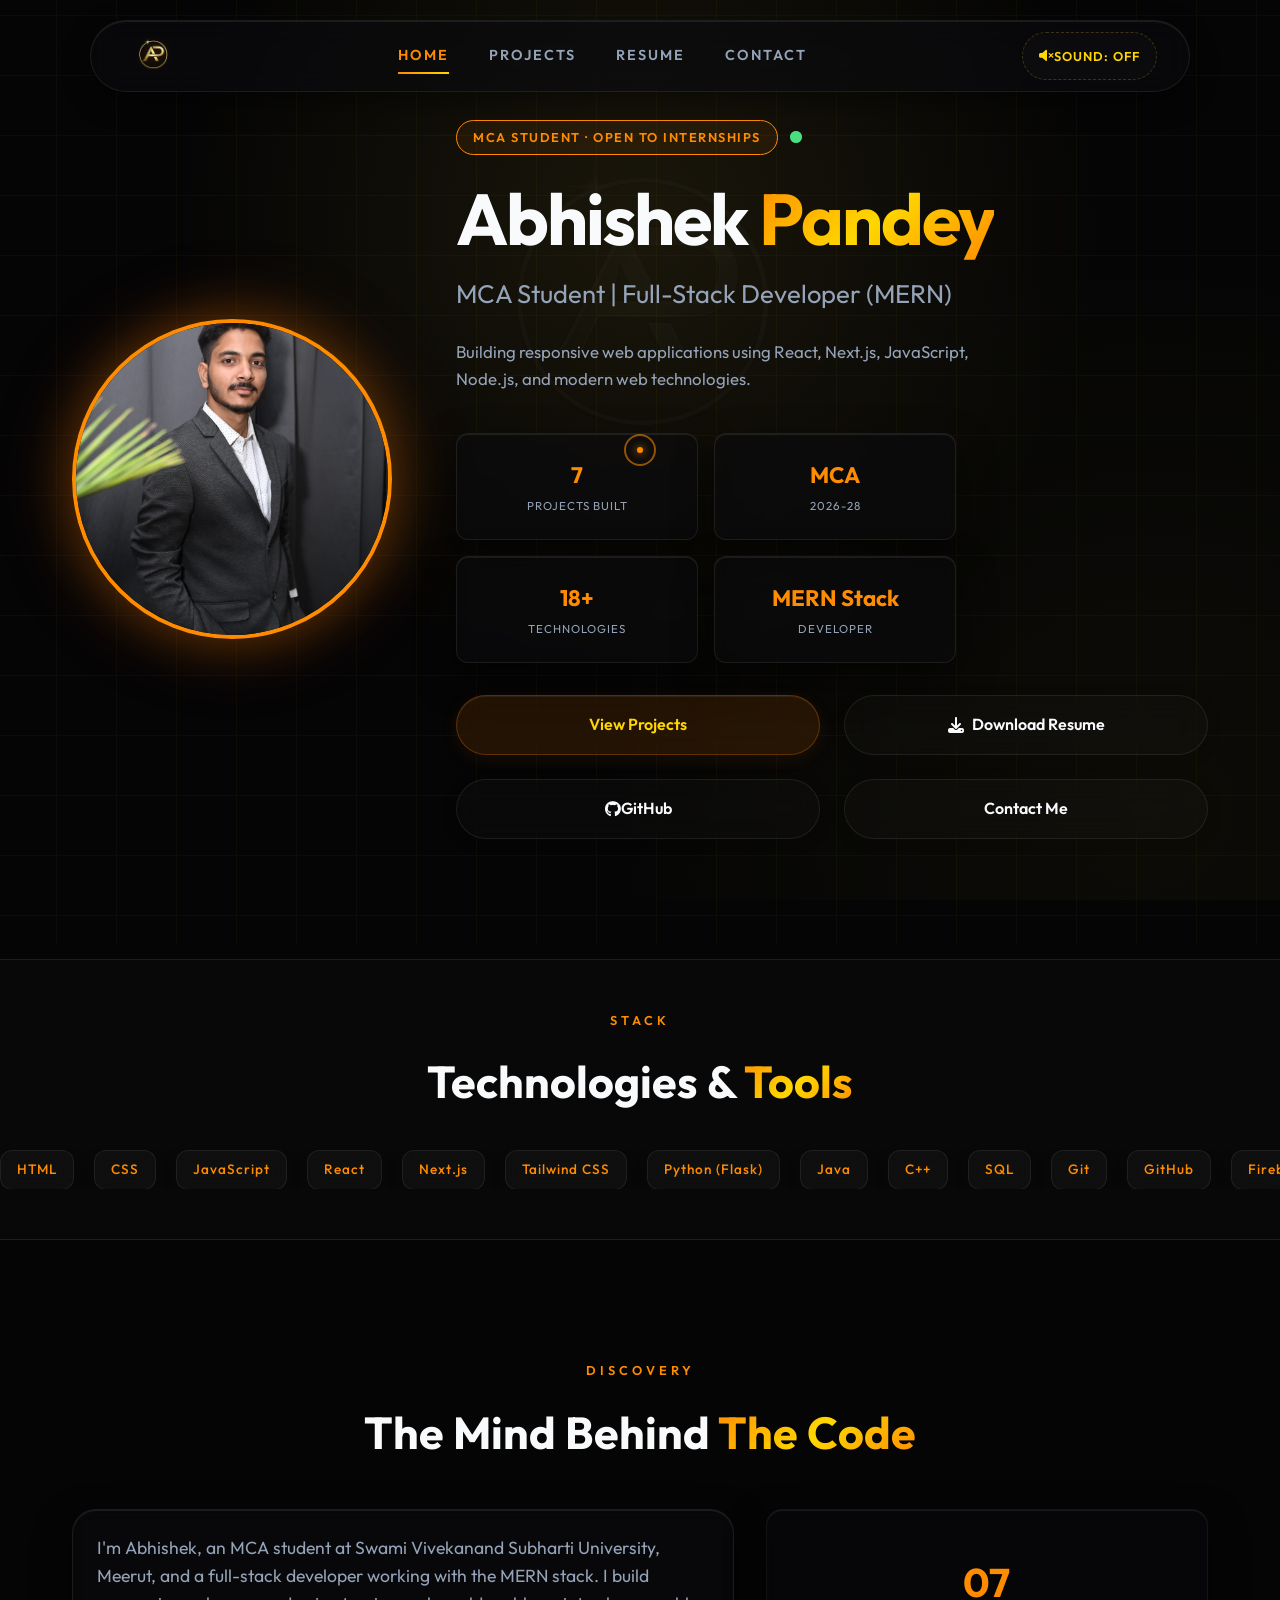
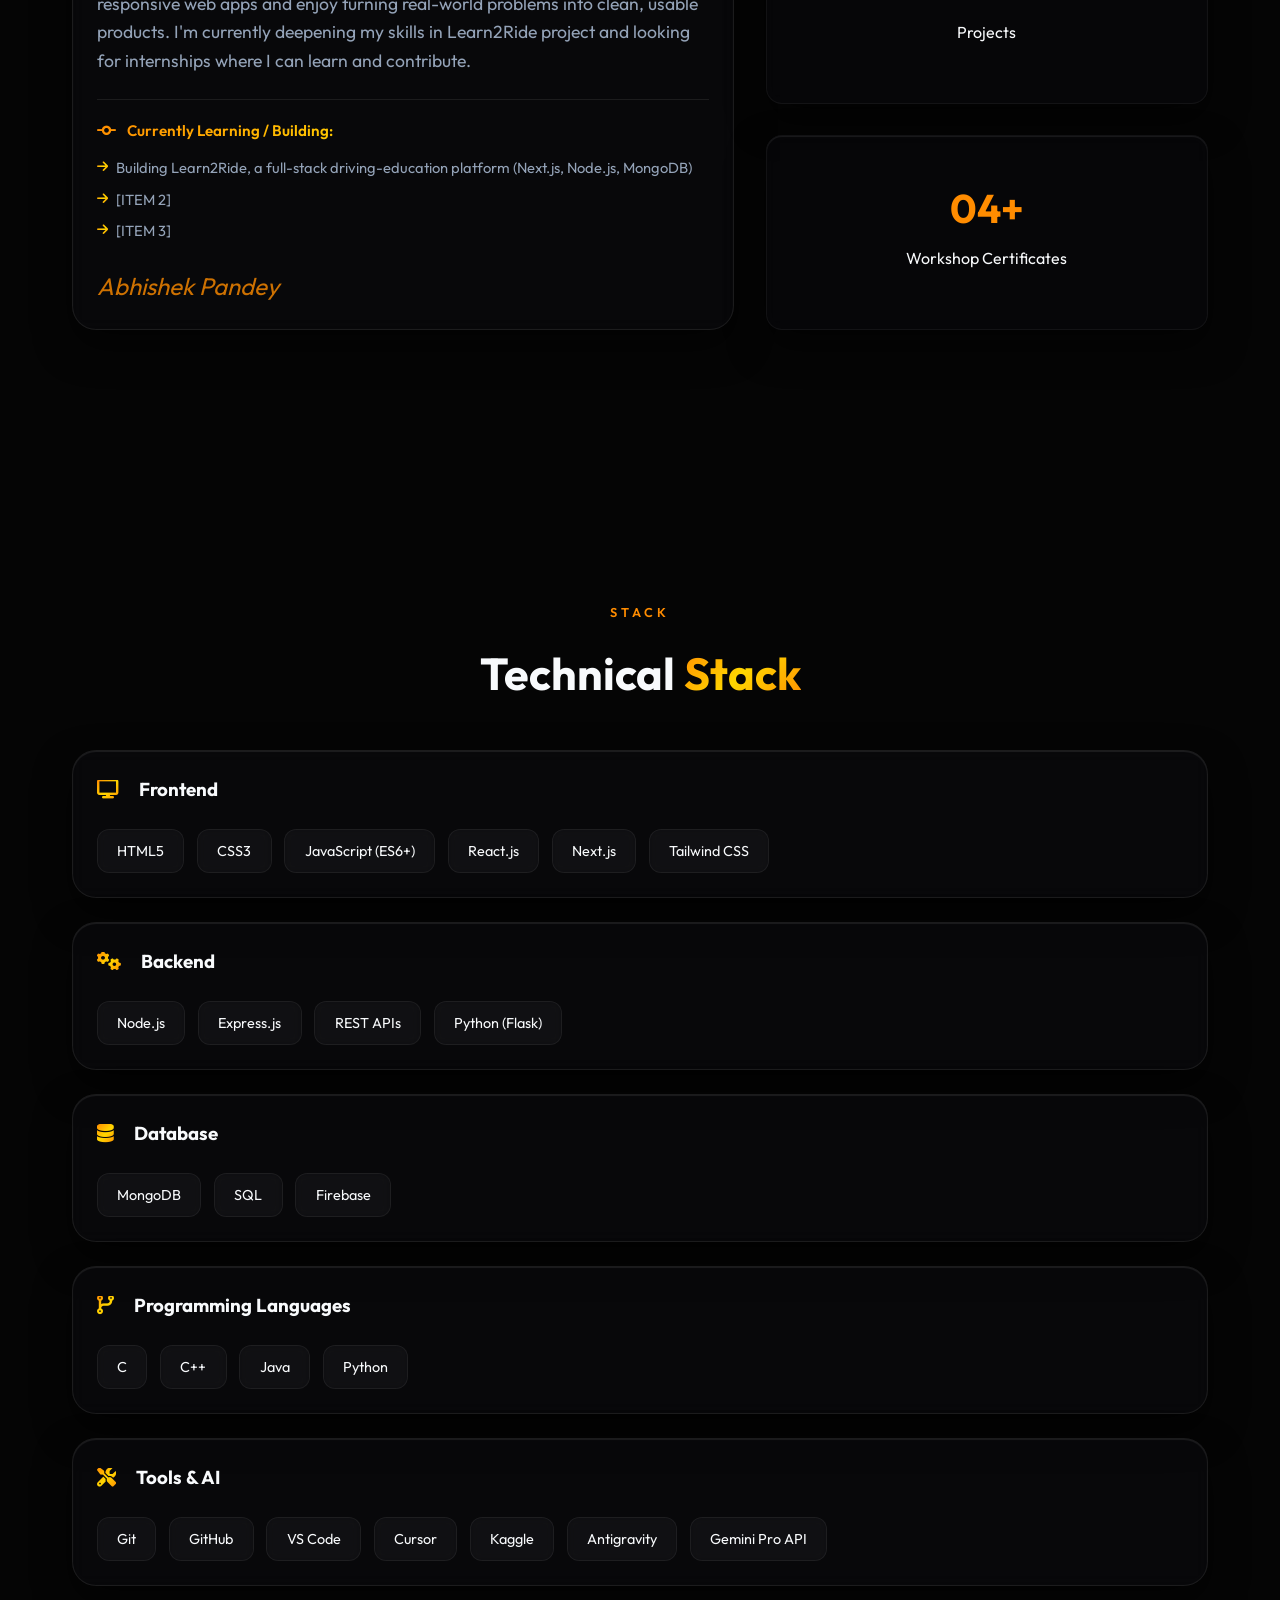
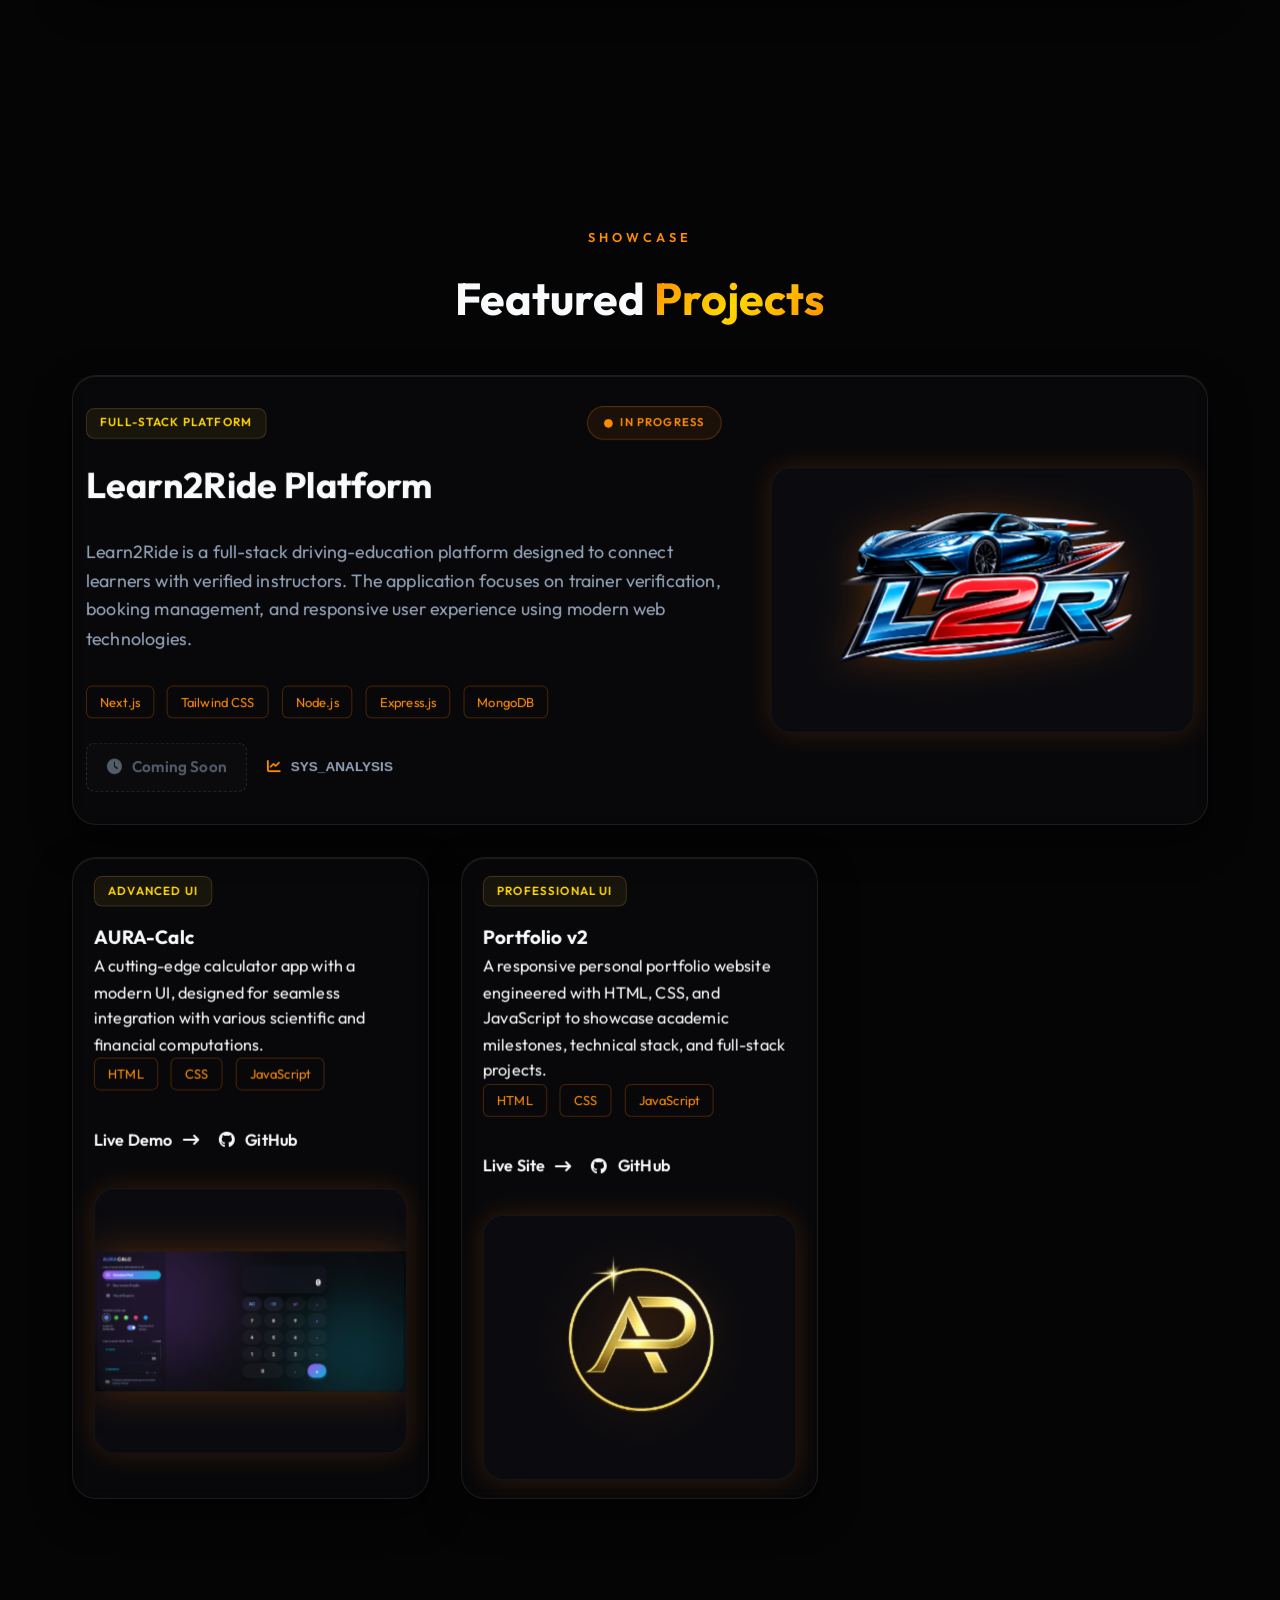
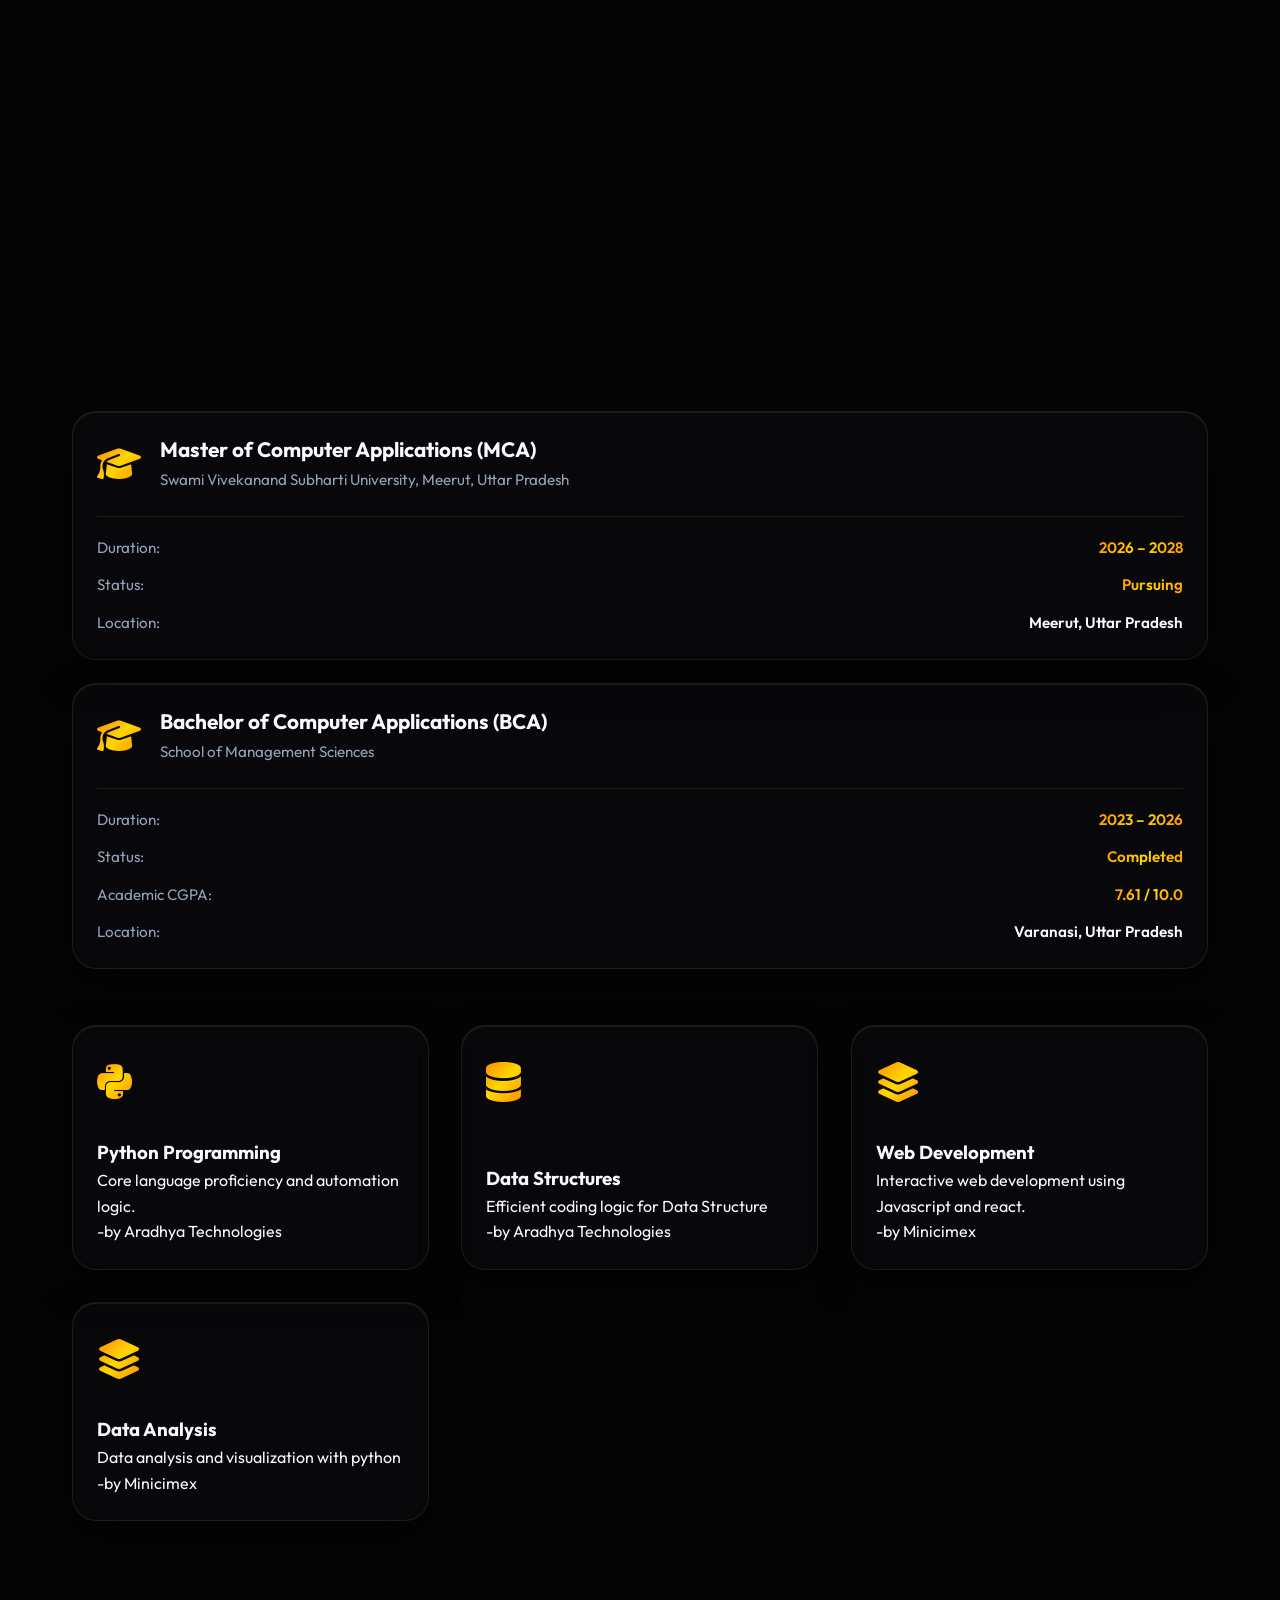
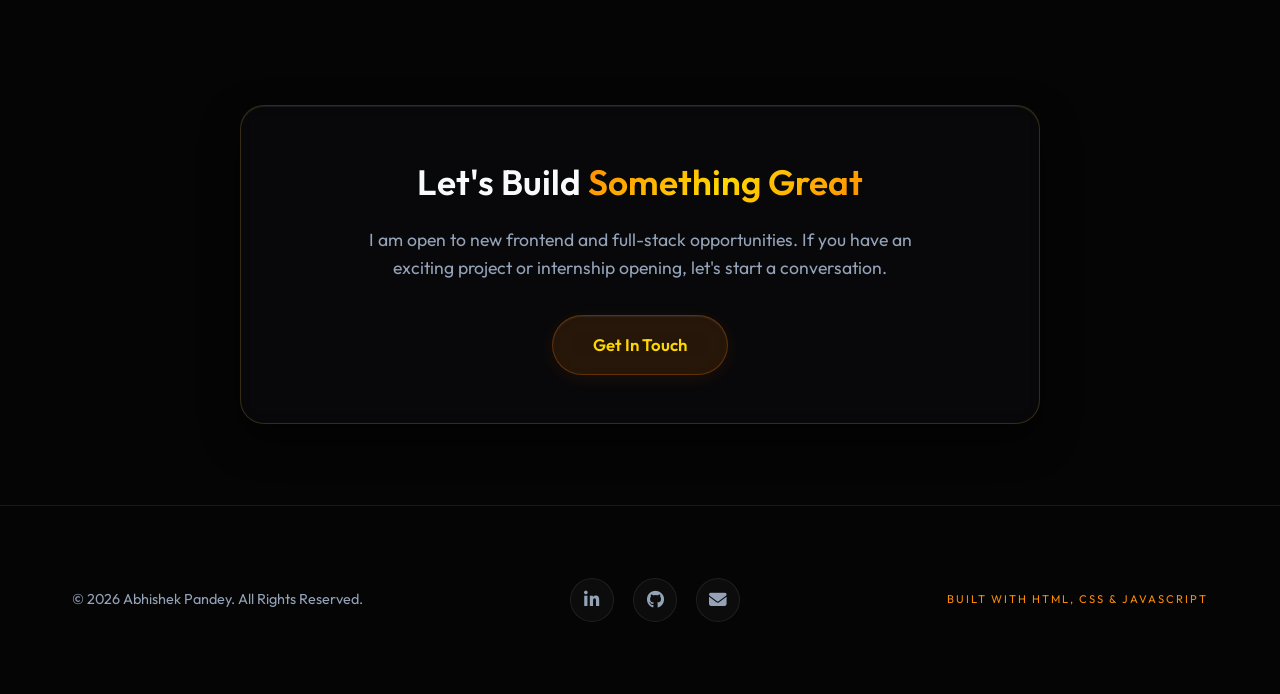
==== commit 8401c5a3: "topic" ====
--- a/index.html
+++ b/index.html
@@ -190,7 +190,7 @@
                 
                 <div class="about-grid" style="margin-bottom: 2rem;">
                     <div class="about-text glass-card reveal">
-                        <p>I'm Abhishek, an MCA student at Swami Vivekanand Subharti University, Meerut, and a full-stack developer working with the MERN stack. I build responsive web apps and enjoy turning real-world problems into clean, usable products. I'm currently deepening my skills in <!-- TODO: specify topic -->[TOPIC] and looking for internships where I can learn and contribute.</p>
+                        <p>I'm Abhishek, an MCA student at Swami Vivekanand Subharti University, Meerut, and a full-stack developer working with the MERN stack. I build responsive web apps and enjoy turning real-world problems into clean, usable products. I'm currently deepening my skills in <!-- TODO: specify topic -->Learn2Ride project and looking for internships where I can learn and contribute.</p>
                         
                         <!-- Currently Learning / Building Section -->
                         <div class="currently-building" style="margin-top: 1.5rem; padding-top: 1.2rem; border-top: 1px solid rgba(255, 255, 255, 0.08);">
